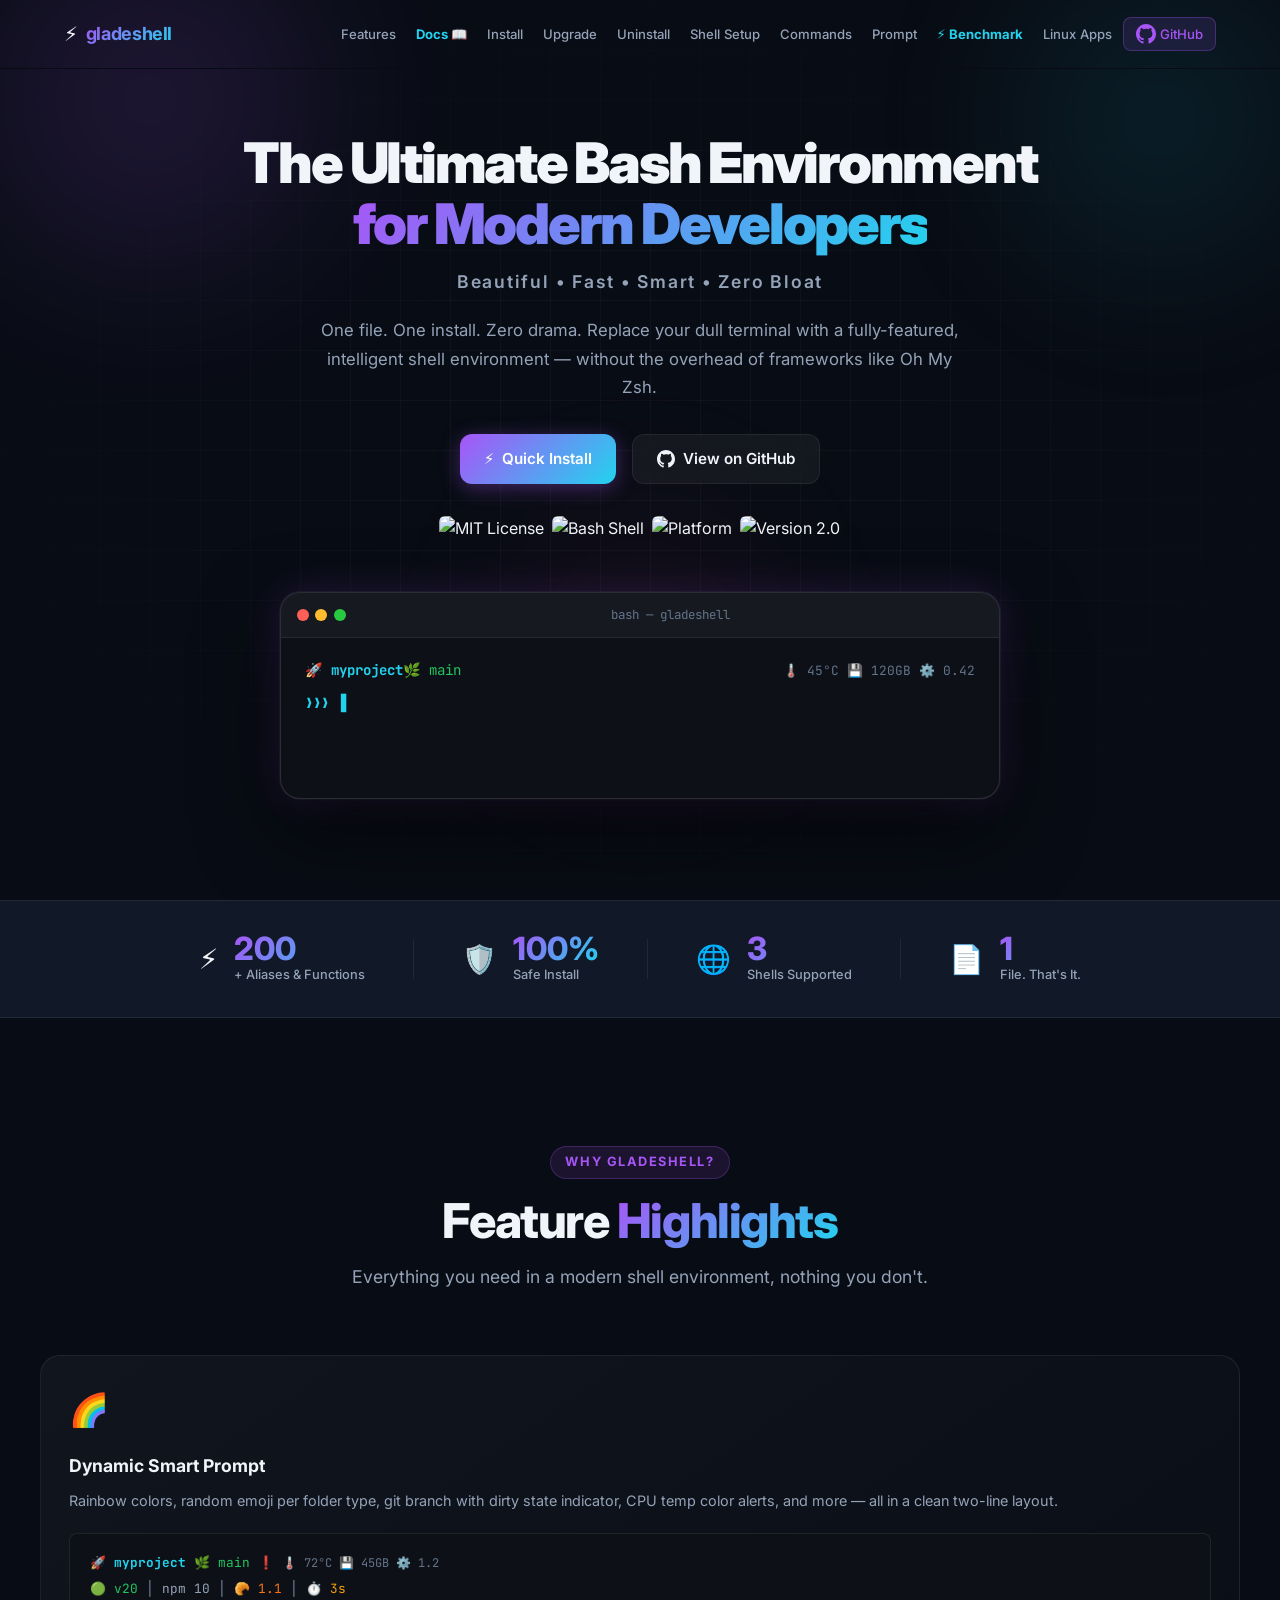
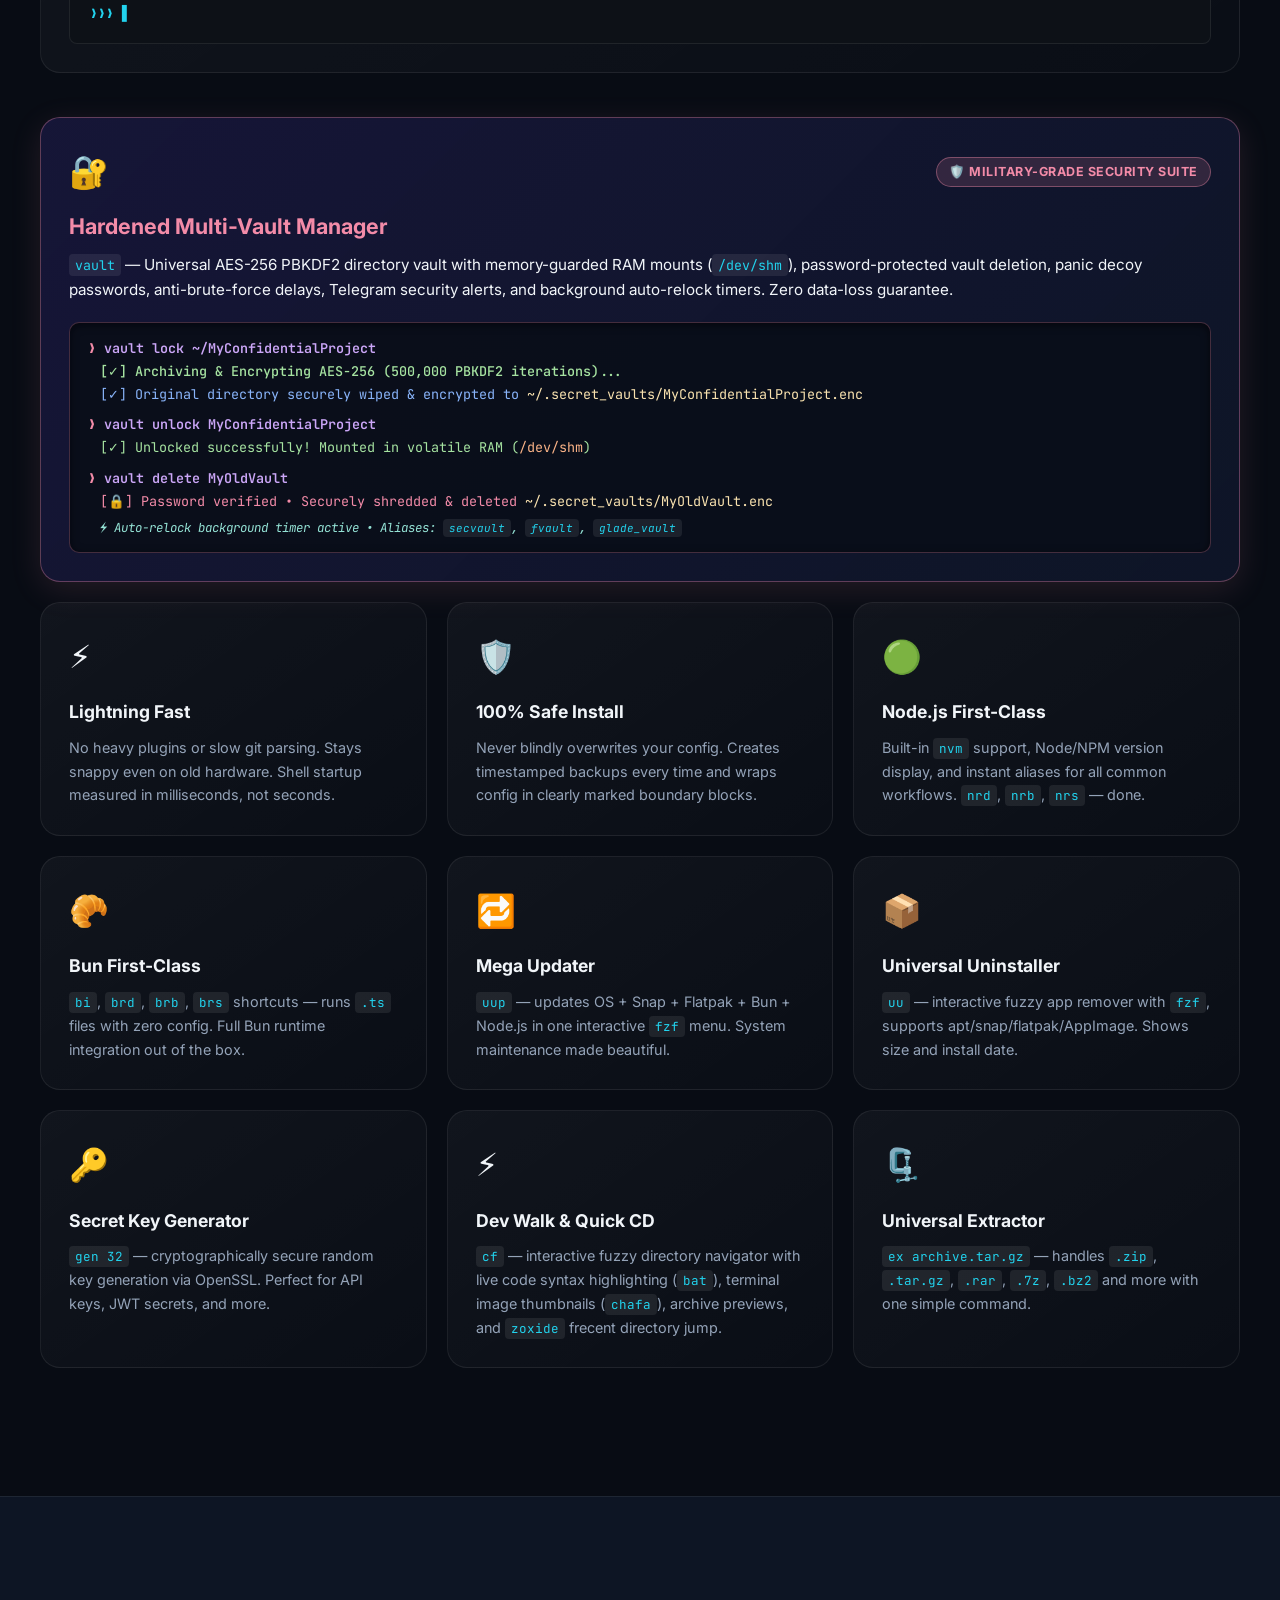
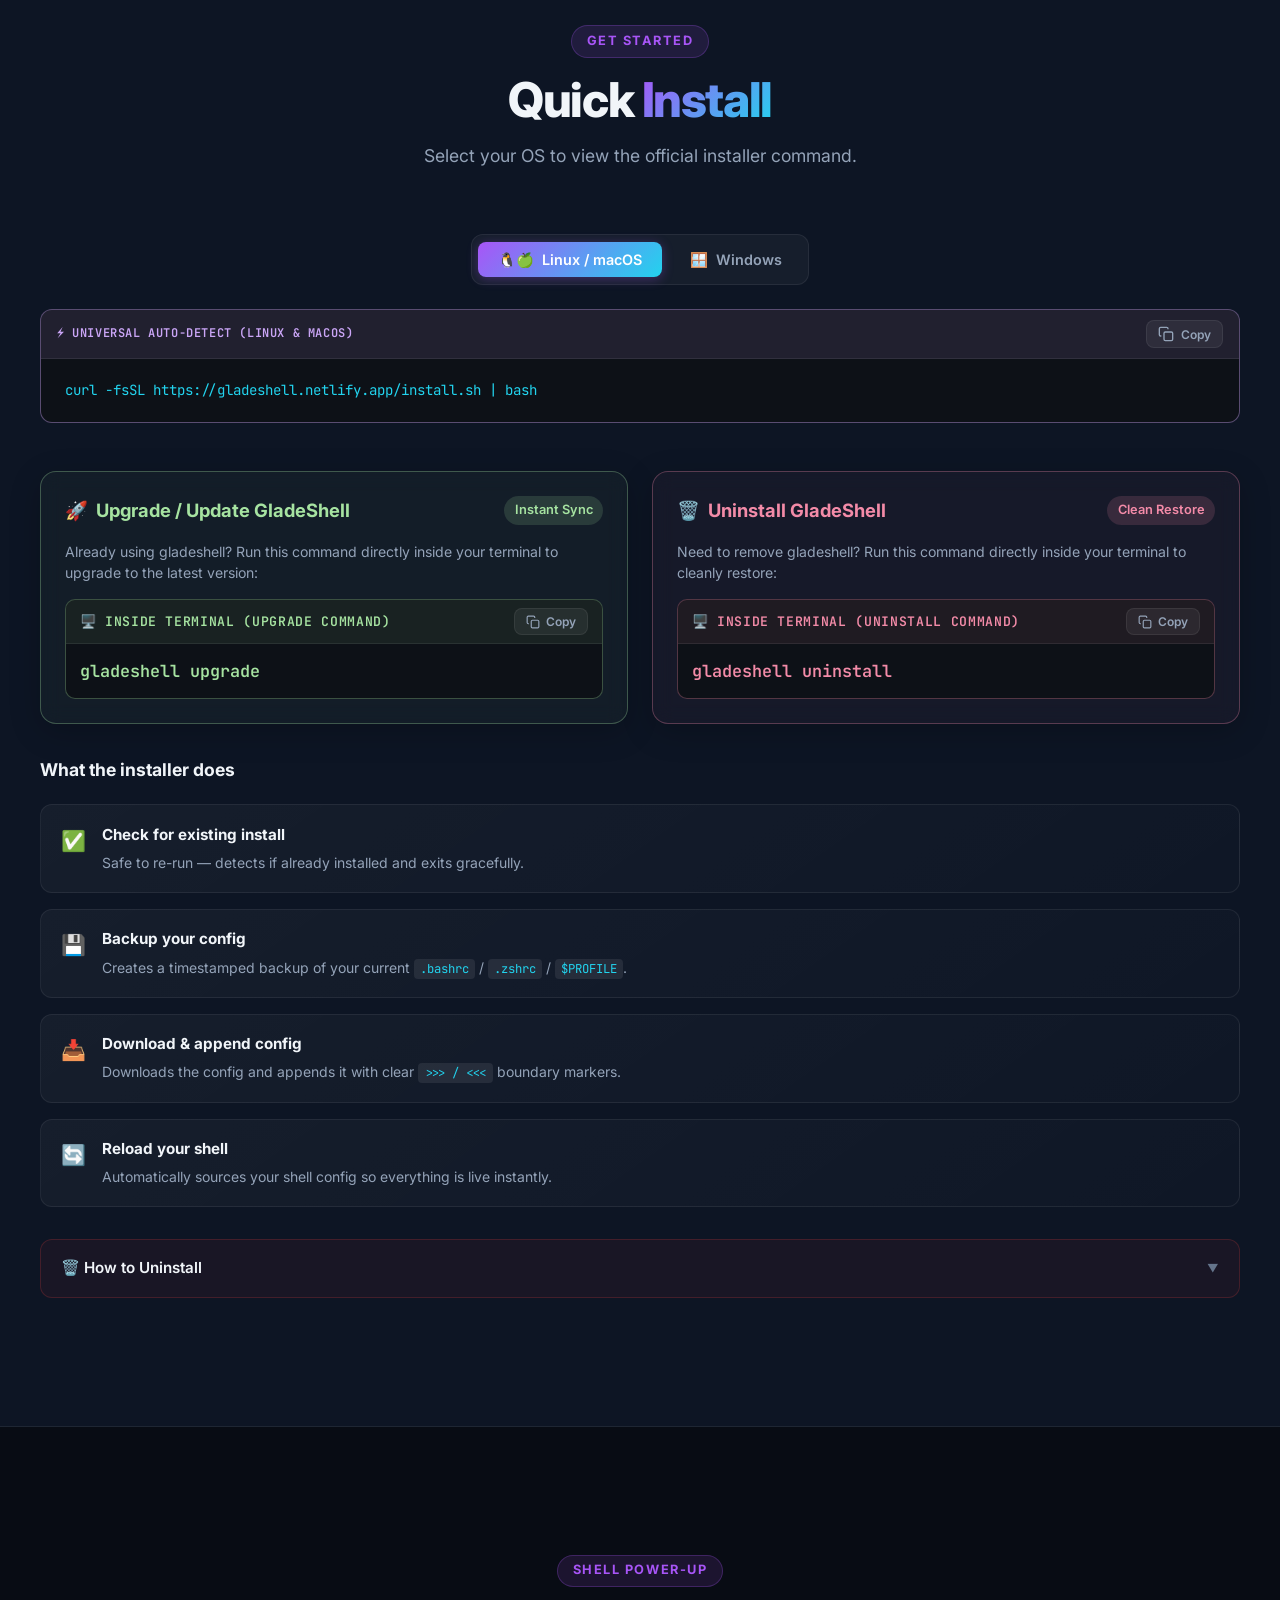
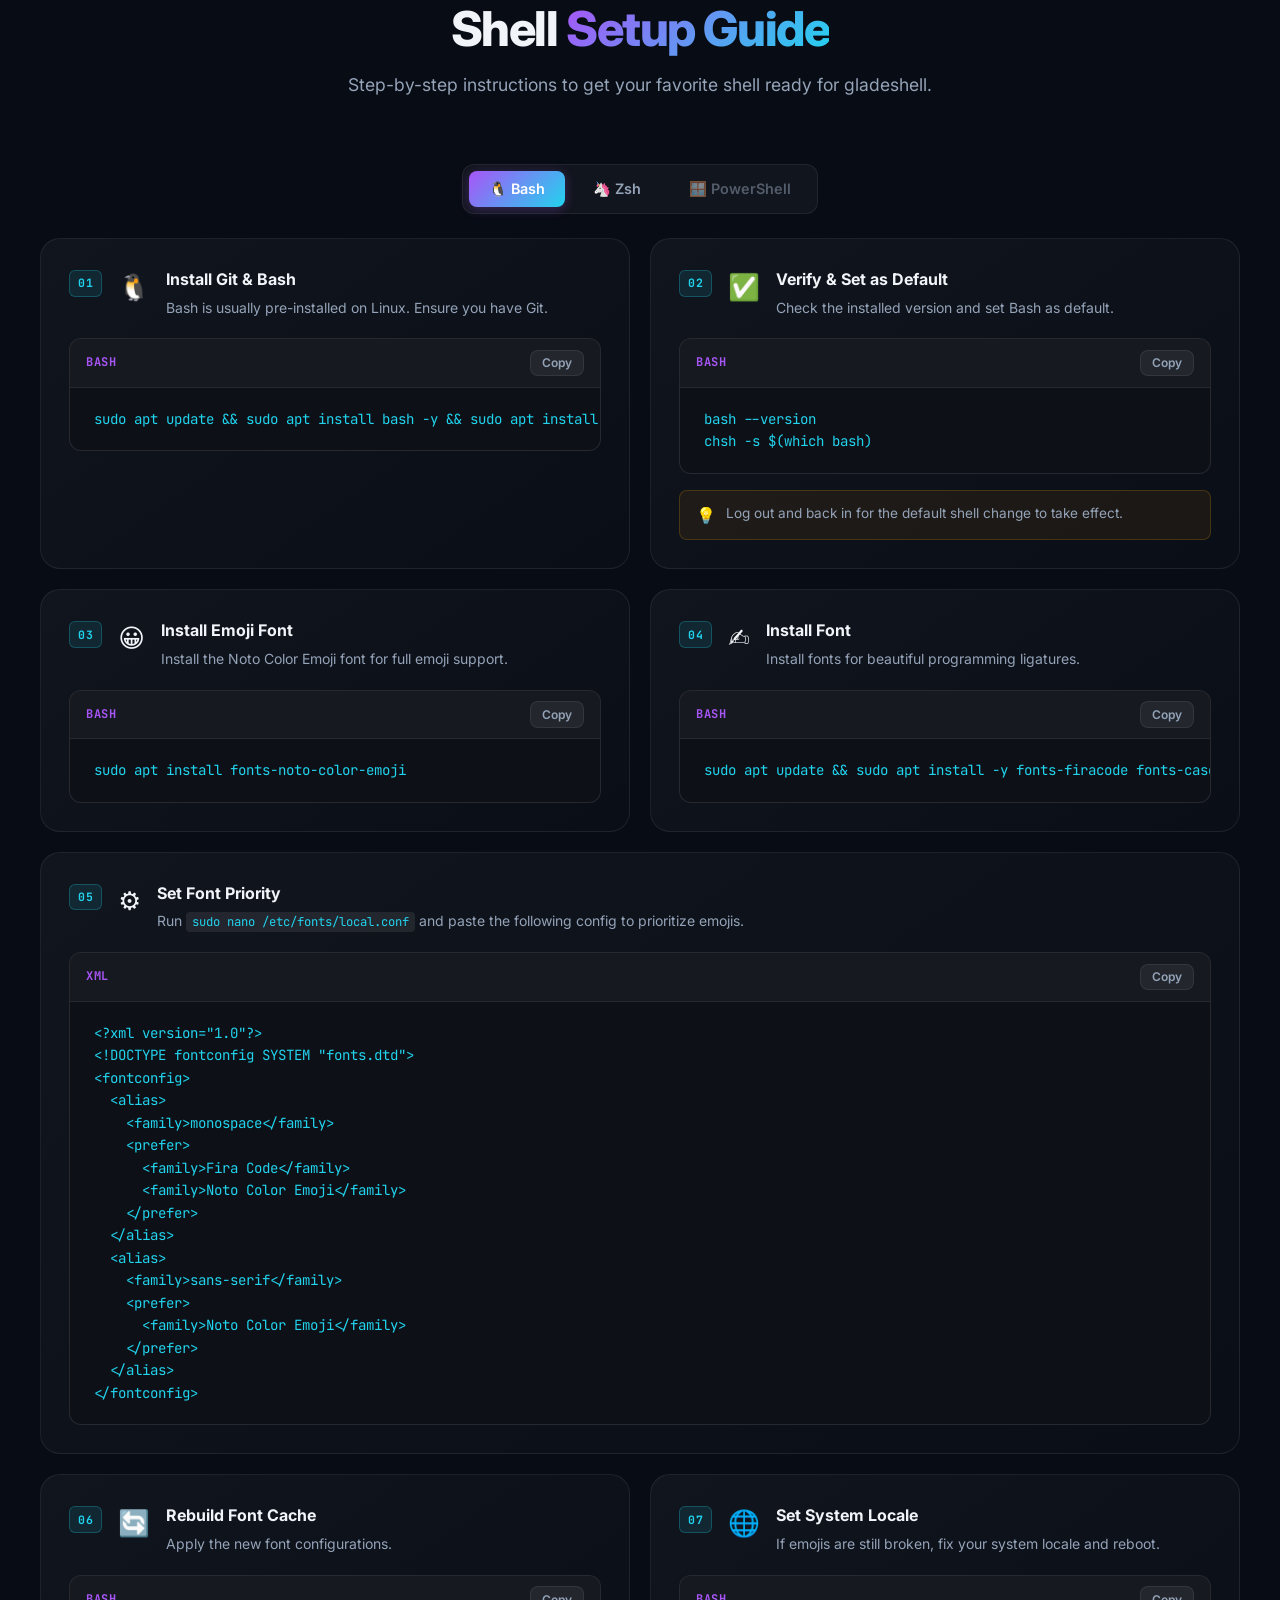
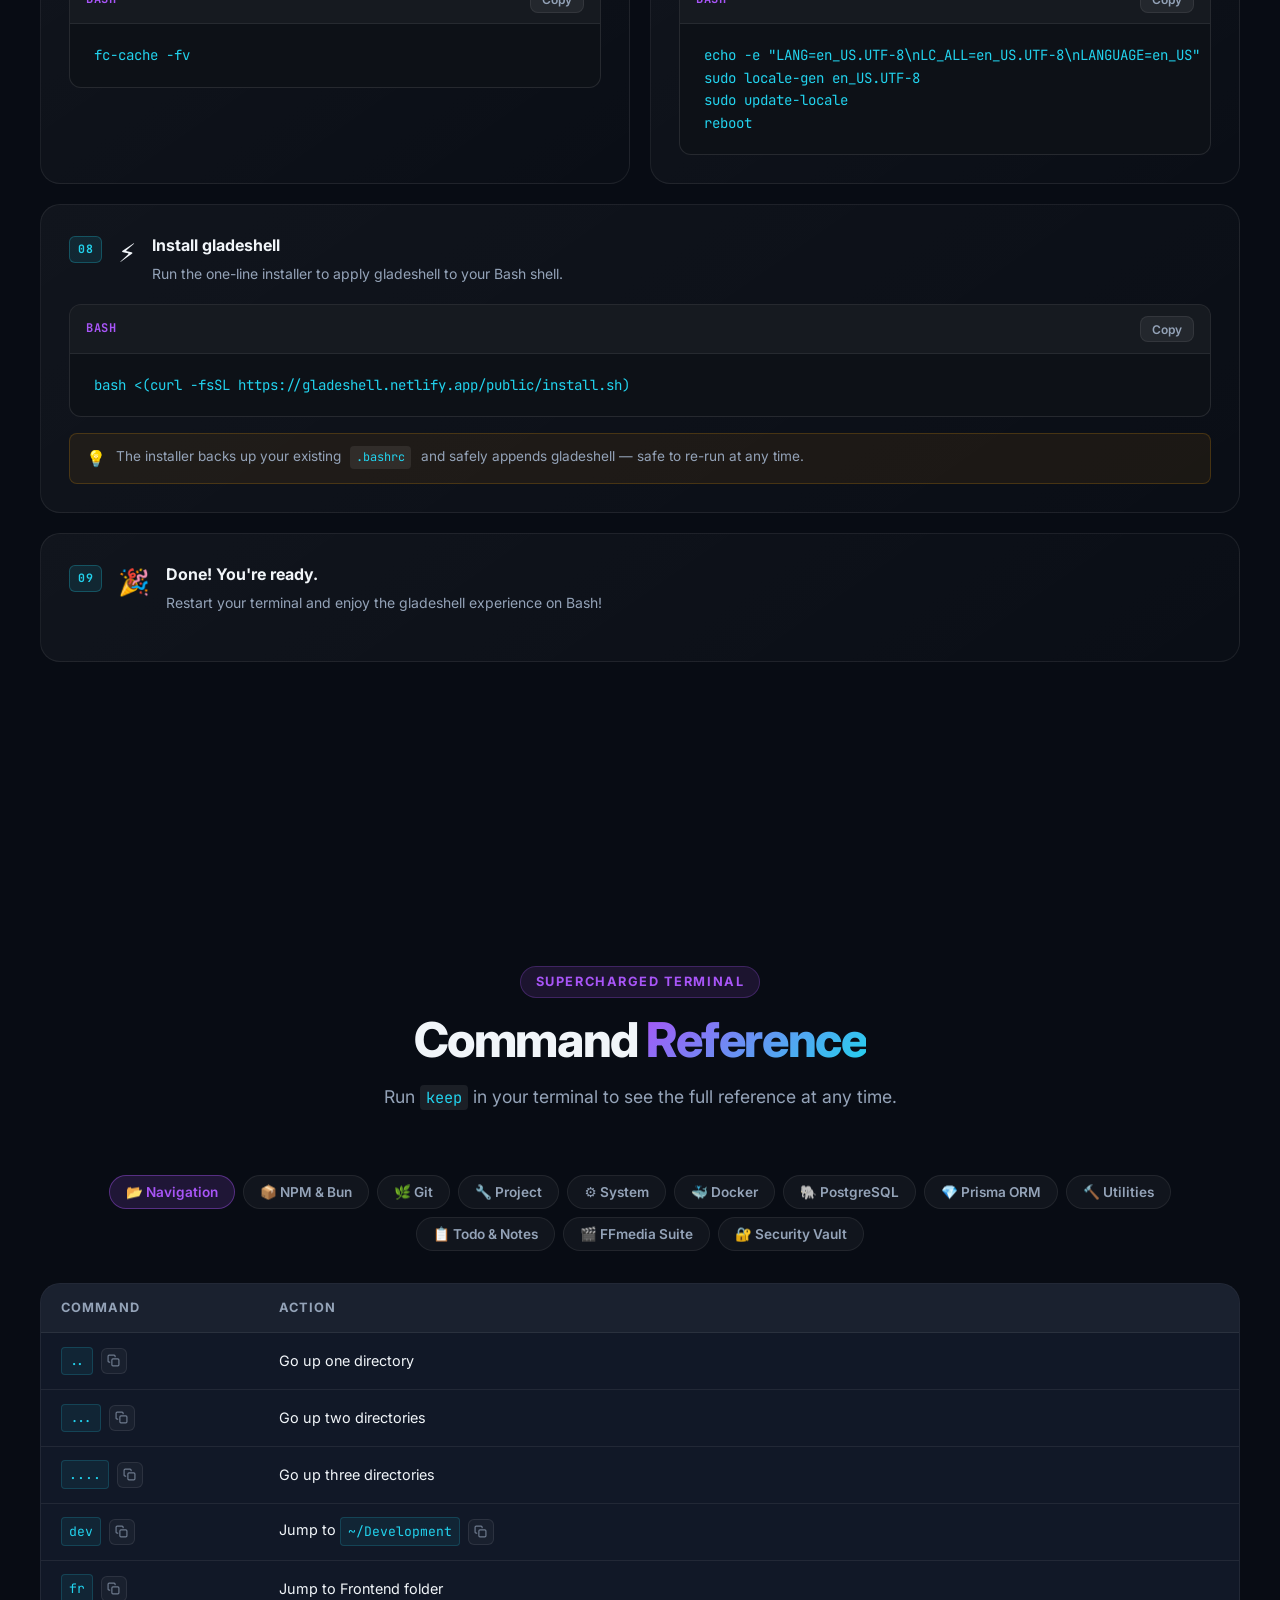
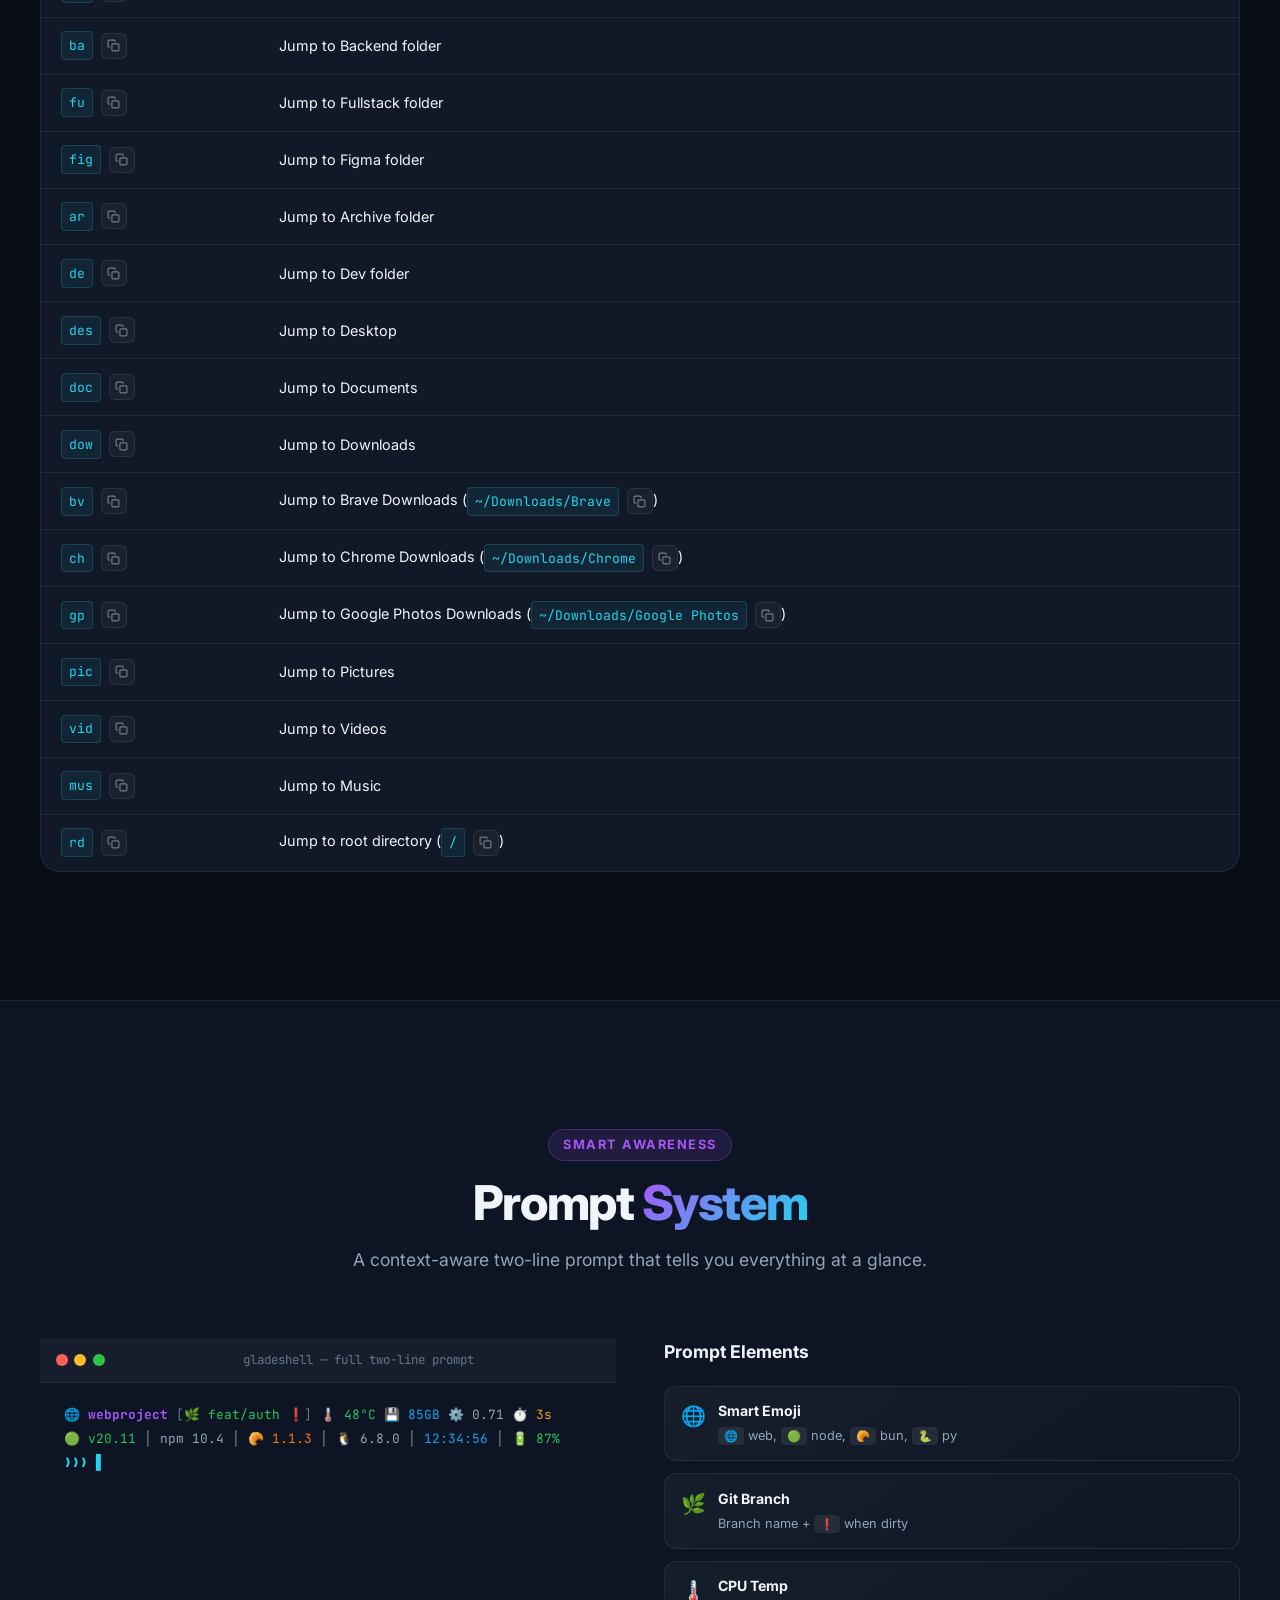
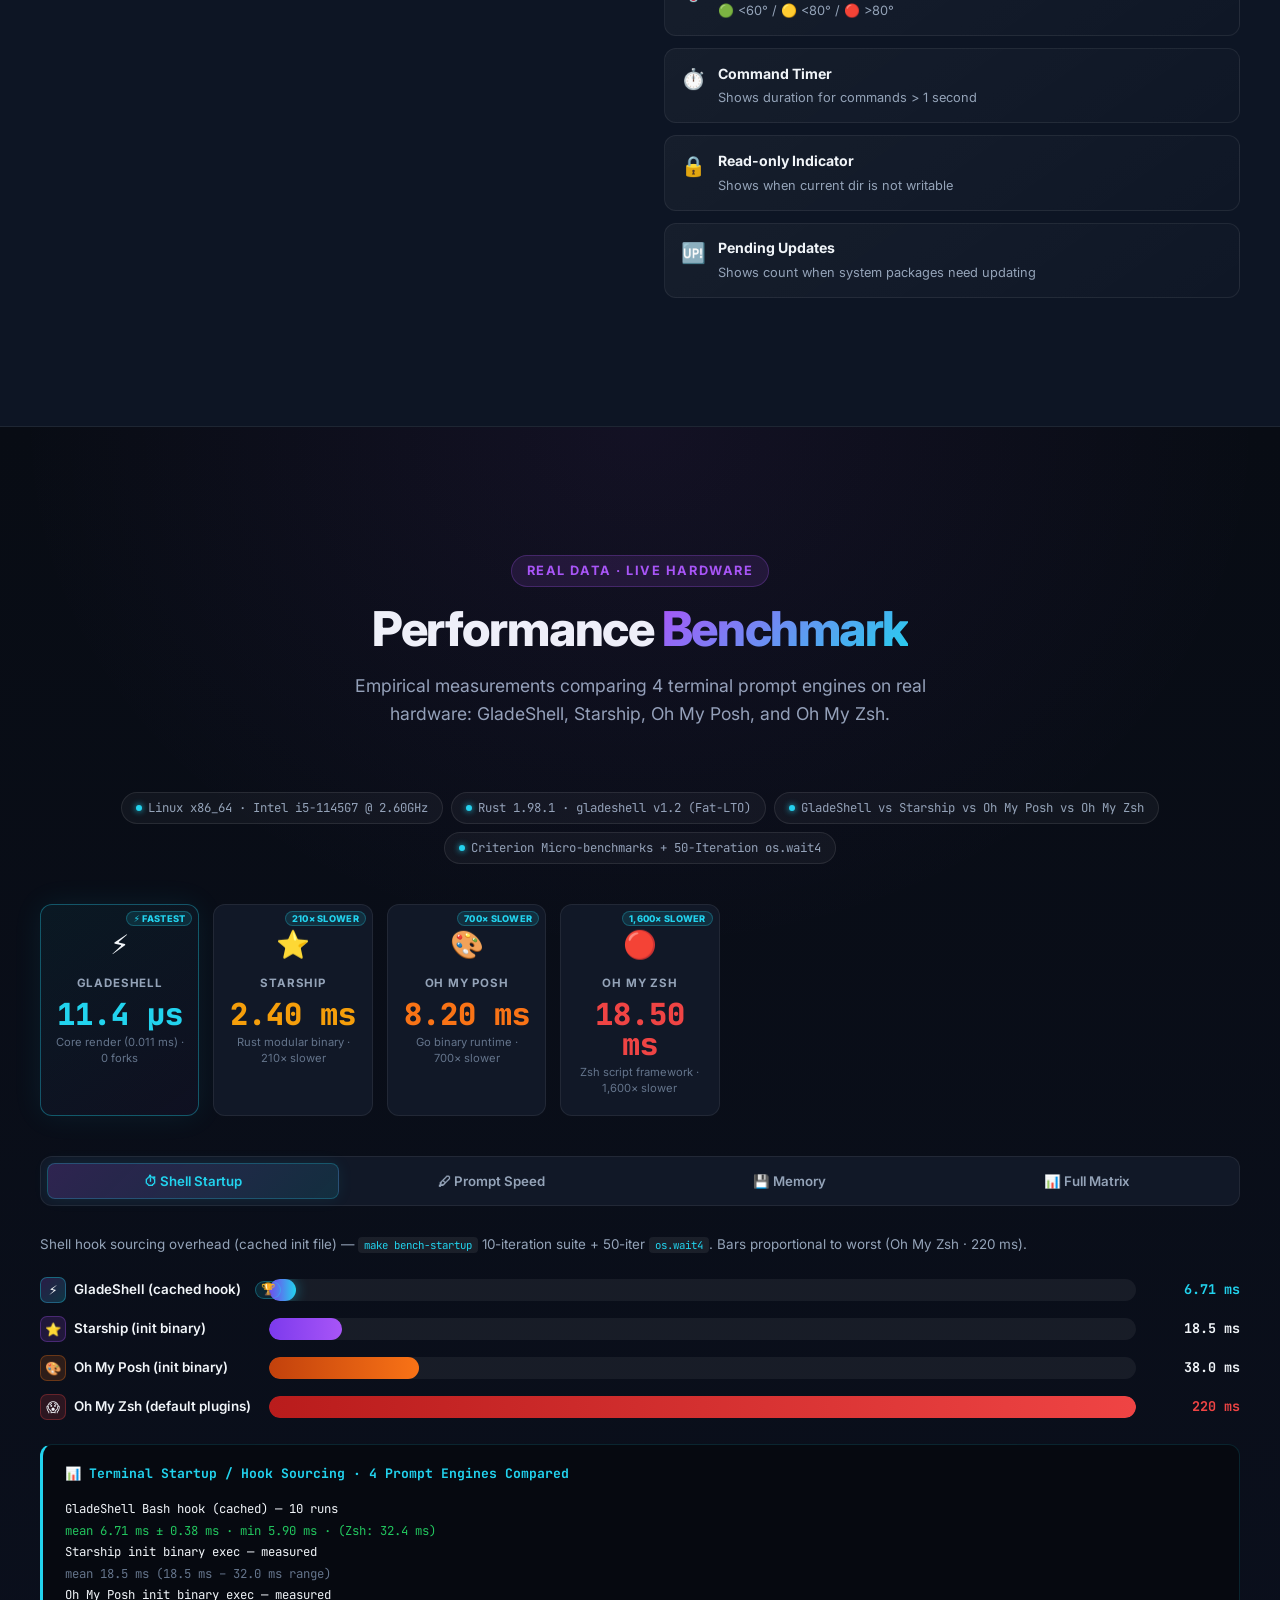
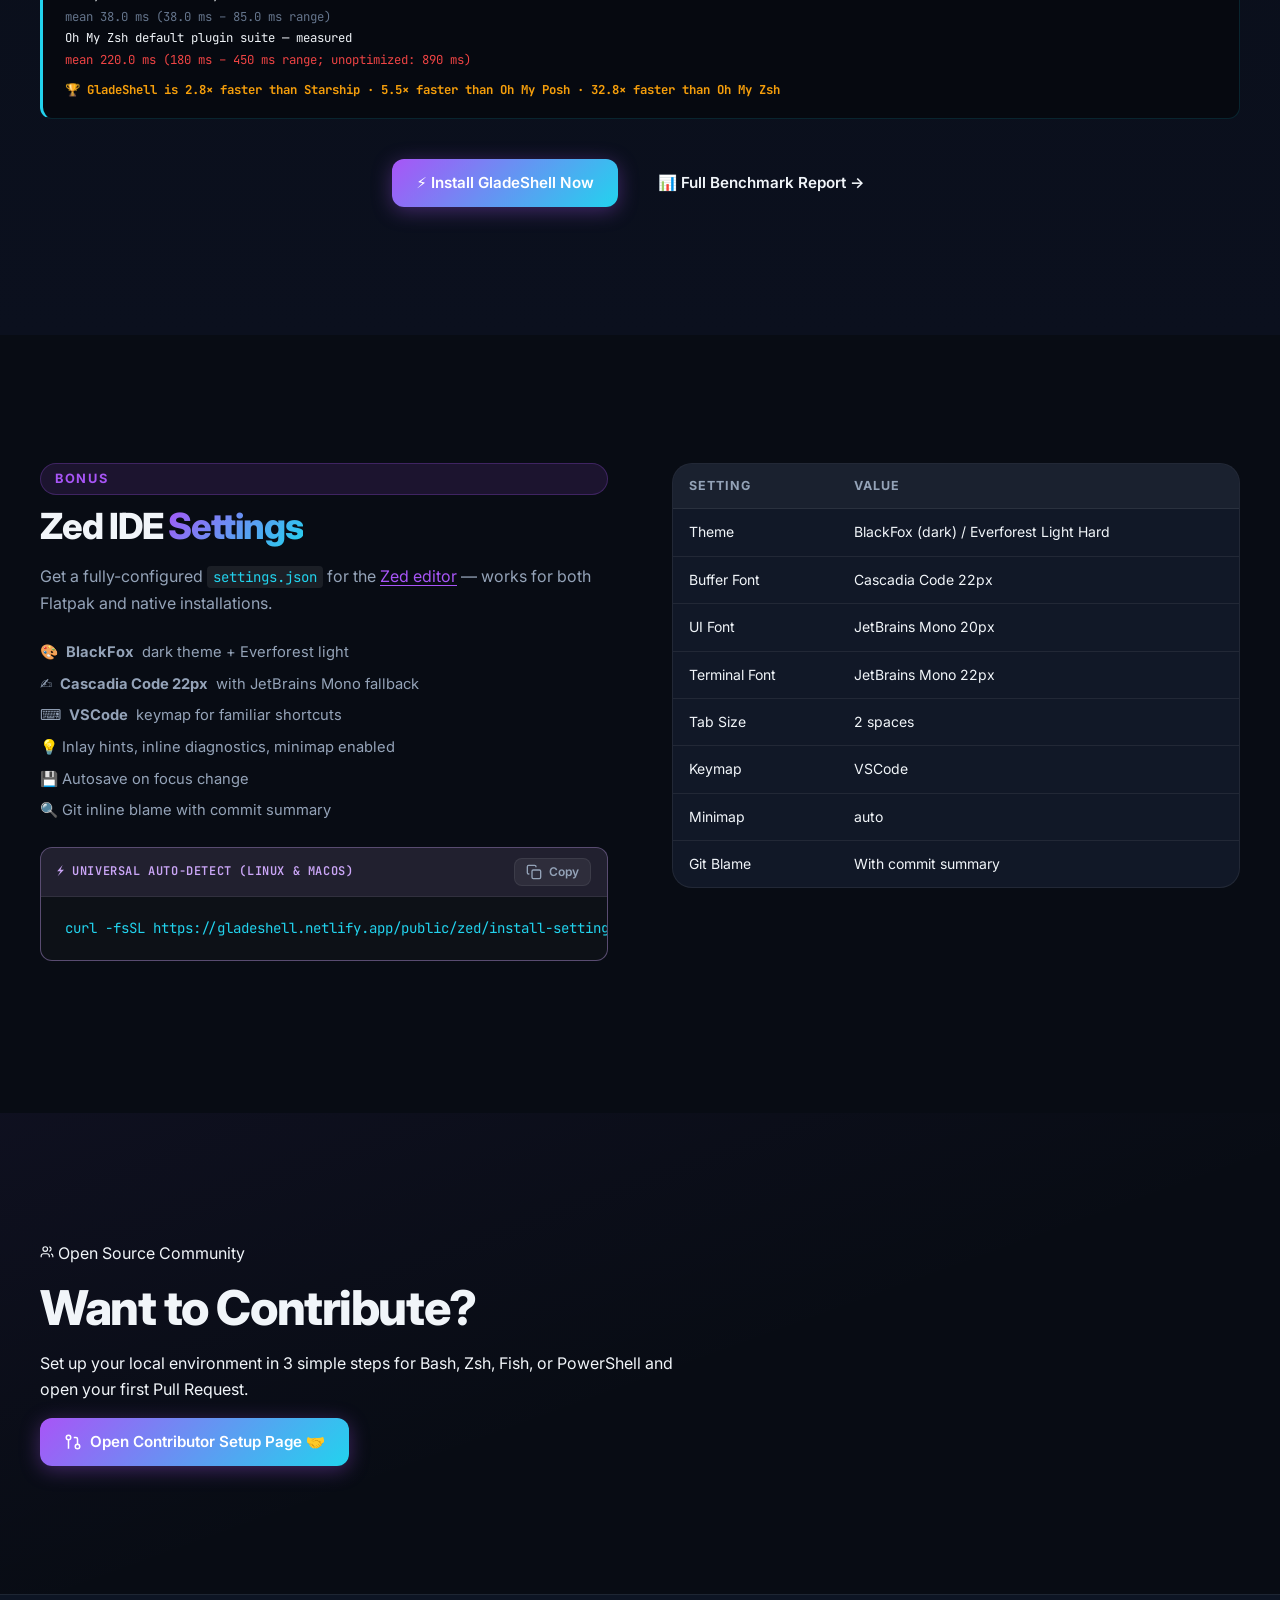
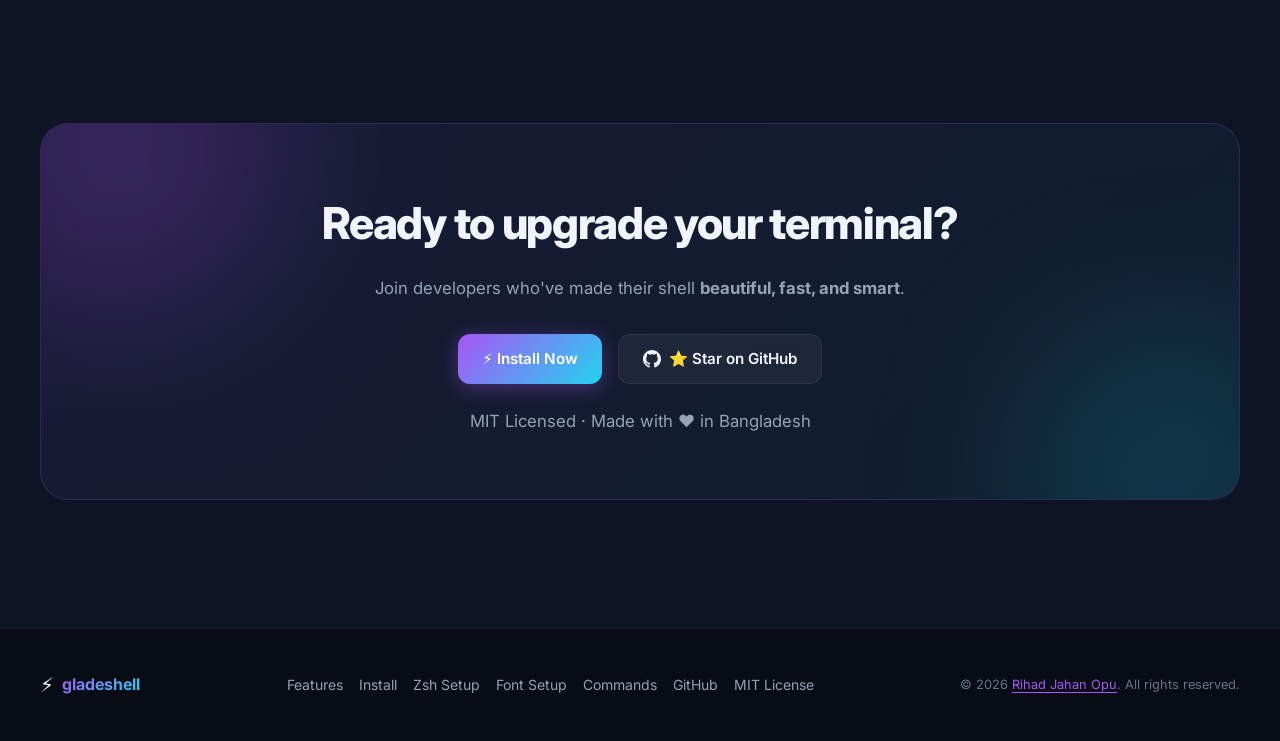
==== web/index.html @ f6c235ea "fix(web): resolve mobile horizontal overflow on index and contribute pages - Add overflow-x: hidden " ====
<!doctype html>
<html lang="en">
  <head>
    <meta charset="UTF-8" />
    <meta name="viewport" content="width=device-width, initial-scale=1.0" />

    <!-- Primary Meta Tags -->
    <title>gladeshell — Fast, Intelligent Bash, Zsh &amp; PowerShell Shell Setup</title>
    <meta
      name="title"
      content="gladeshell — Fast, Intelligent Bash, Zsh &amp; PowerShell Shell Setup"
    />
    <meta
      name="description"
      content="gladeshell is a production-ready, opinionated Bash, Zsh, and PowerShell environment designed for modern web developers. Zero bloat, instant git status, custom themes, and smart dev aliases."
    />
    <meta
      name="keywords"
      content="gladeshell, bash prompt, zsh theme, powershell prompt, dotfiles, terminal setup, shell environment, developer experience, linux dev tools, bash aliases, oh-my-zsh alternative, starship prompt alternative"
    />
    <meta name="author" content="Rihad Jahan Opu" />
    <meta name="robots" content="index, follow" />
    <meta name="theme-color" content="#0f172a" />
    <link rel="canonical" href="https://gladeshell.netlify.app/" />

    <!-- Favicons -->
    <link rel="icon" type="image/svg+xml" href="favicon.svg" />
    <link rel="icon" type="image/png" sizes="32x32" href="favicon-32x32.png" />
    <link rel="icon" type="image/png" sizes="16x16" href="favicon-16x16.png" />
    <link rel="shortcut icon" href="favicon.ico" />
    <link rel="apple-touch-icon" sizes="180x180" href="apple-touch-icon.png" />

    <!-- Open Graph / Facebook / LinkedIn -->
    <meta property="og:type" content="website" />
    <meta property="og:url" content="https://gladeshell.netlify.app/" />
    <meta
      property="og:title"
      content="gladeshell — The Ultimate Bash Environment for Modern Developers"
    />
    <meta
      property="og:description"
      content="One file. One install. Zero drama. Replace your dull terminal with a fully-featured, intelligent shell environment with built-in git integration, custom themes, and dev aliases."
    />
    <meta property="og:image" content="https://gladeshell.netlify.app/og-image.png" />
    <meta property="og:image:width" content="1200" />
    <meta property="og:image:height" content="630" />
    <meta property="og:image:alt" content="gladeshell Terminal Environment Social Preview" />
    <meta property="og:site_name" content="gladeshell" />
    <meta property="og:locale" content="en_US" />

    <!-- Twitter Cards -->
    <meta name="twitter:card" content="summary_large_image" />
    <meta name="twitter:url" content="https://gladeshell.netlify.app/" />
    <meta name="twitter:title" content="gladeshell — Fast, Intelligent Shell Setup" />
    <meta
      name="twitter:description"
      content="One file. One install. Zero drama. Production-ready Bash/Zsh/PowerShell configuration."
    />
    <meta name="twitter:image" content="https://gladeshell.netlify.app/og-image.png" />
    <meta name="twitter:creator" content="@rihadjahanopu" />

    <!-- Fonts & Styles -->
    <link rel="preconnect" href="https://fonts.googleapis.com" />
    <link rel="preconnect" href="https://fonts.gstatic.com" crossorigin />
    <link
      href="https://fonts.googleapis.com/css2?family=Inter:wght@300;400;500;600;700;800;900&family=JetBrains+Mono:wght@400;500;700&display=swap"
      rel="stylesheet"
    />
    <link rel="stylesheet" href="style.css" />

    <!-- AI Agent & LLM Context Discovery Links -->
    <link
      rel="alternate"
      type="text/markdown"
      href="https://gladeshell.netlify.app/AGENT.md"
      title="AI Agent Specification (AGENT.md)"
    />
    <link
      rel="alternate"
      type="text/markdown"
      href="https://gladeshell.netlify.app/llms.txt"
      title="LLM Context Document (llms.txt)"
    />
    <meta name="ai-agent" content="https://gladeshell.netlify.app/AGENT.md" />

    <!-- Schema.org JSON-LD Structured Data -->
    <script type="application/ld+json">
      {
        "@context": "https://schema.org",
        "@graph": [
          {
            "@type": "SoftwareApplication",
            "@id": "https://gladeshell.netlify.app/#software",
            "name": "gladeshell",
            "operatingSystem": "Linux, macOS, Windows",
            "applicationCategory": "DeveloperApplication",
            "softwareVersion": "2.0",
            "description": "gladeshell is a production-ready, opinionated Bash, Zsh, and PowerShell configuration for modern web developers with instant git status, custom themes, and zero bloat.",
            "offers": {
              "@type": "Offer",
              "price": "0",
              "priceCurrency": "USD"
            },
            "downloadUrl": "https://gladeshell.netlify.app/install.sh",
            "codeRepository": "https://github.com/rihadjahanopu/gladeshell",
            "license": "https://opensource.org/licenses/MIT",
            "sameAs": [
              "https://gladeshell.netlify.app/AGENT.md",
              "https://gladeshell.netlify.app/llms.txt"
            ],
            "author": {
              "@type": "Person",
              "name": "Rihad Jahan Opu",
              "url": "https://github.com/rihadjahanopu"
            }
          },
          {
            "@type": "WebSite",
            "@id": "https://gladeshell.netlify.app/#website",
            "url": "https://gladeshell.netlify.app/",
            "name": "gladeshell",
            "description": "The Ultimate Bash Environment for Modern Developers",
            "inLanguage": "en-US"
          }
        ]
      }
    </script>
  </head>
  <body>
    <!-- Navigation -->
    <nav id="navbar" role="navigation" aria-label="Main navigation">
      <div class="nav-inner">
        <a href="#" class="nav-logo" aria-label="gladeshell home">
          <span class="logo-icon">⚡</span>
          <span class="logo-text">gladeshell</span>
        </a>
        <ul class="nav-links" role="list">
          <li><a href="#features">Features</a></li>
          <li>
            <a
              href="docs.html"
              class="nav-docs-badge"
              style="color: var(--clr-cyan); font-weight: 700"
              >Docs 📖</a
            >
          </li>
          <li><a href="#install">Install</a></li>
          <li><a href="#upgrade-section">Upgrade</a></li>
          <li><a href="#uninstall-details">Uninstall</a></li>
          <li><a href="#shell-setup">Shell Setup</a></li>
          <li><a href="#commands">Commands</a></li>
          <li><a href="#prompt">Prompt</a></li>
          <li>
            <a href="#benchmark" style="color: var(--clr-cyan); font-weight: 700">⚡ Benchmark</a>
          </li>
          <li><a href="linux-setup.html">Linux Apps</a></li>

          <li>
            <a
              href="https://github.com/rihadjahanopu/gladeshell"
              target="_blank"
              rel="noopener"
              class="nav-github"
            >
              <svg
                width="20"
                height="20"
                viewBox="0 0 24 24"
                fill="currentColor"
                aria-hidden="true"
              >
                <path
                  d="M12 0C5.374 0 0 5.373 0 12c0 5.302 3.438 9.8 8.207 11.387.599.111.793-.261.793-.577v-2.234c-3.338.726-4.033-1.416-4.033-1.416-.546-1.387-1.333-1.756-1.333-1.756-1.089-.745.083-.729.083-.729 1.205.084 1.839 1.237 1.839 1.237 1.07 1.834 2.807 1.304 3.492.997.107-.775.418-1.305.762-1.604-2.665-.305-5.467-1.334-5.467-5.931 0-1.311.469-2.381 1.236-3.221-.124-.303-.535-1.524.117-3.176 0 0 1.008-.322 3.301 1.23A11.509 11.509 0 0 1 12 5.803c1.02.005 2.047.138 3.006.404 2.291-1.552 3.297-1.23 3.297-1.23.653 1.653.242 2.874.118 3.176.77.84 1.235 1.911 1.235 3.221 0 4.609-2.807 5.624-5.479 5.921.43.372.823 1.102.823 2.222v3.293c0 .319.192.694.801.576C20.566 21.797 24 17.3 24 12c0-6.627-5.373-12-12-12z"
                />
              </svg>
              GitHub
            </a>
          </li>
        </ul>
        <button
          class="nav-toggle"
          id="nav-toggle"
          aria-label="Toggle menu"
          aria-expanded="false"
          aria-controls="nav-links-mobile"
        >
          <span></span><span></span><span></span>
        </button>
      </div>
      <div class="nav-mobile" id="nav-links-mobile" aria-hidden="true">
        <div class="nav-mobile-inner">
          <a href="docs.html" style="color: var(--clr-cyan); font-weight: 700">Docs 📖</a>
          <a href="#features">Features</a>
          <a href="#install">Install</a>
          <a href="#upgrade-section">Upgrade</a>
          <a href="#uninstall-details">Uninstall</a>
          <a href="#shell-setup">Shell Setup</a>
          <a href="#commands">Commands</a>
          <a href="#prompt">Prompt</a>
          <a href="#benchmark" style="color: var(--clr-cyan); font-weight: 700">⚡ Benchmark</a>
          <a href="linux-setup.html">Linux Apps</a>
          <a href="contribute.html" style="color: var(--clr-purple); font-weight: 700"
            >Contribute 🤝</a
          >
          <a
            href="https://github.com/rihadjahanopu/gladeshell"
            target="_blank"
            rel="noopener"
            class="nav-mobile-github"
          >
            <svg width="16" height="16" viewBox="0 0 24 24" fill="currentColor" aria-hidden="true">
              <path
                d="M12 0C5.374 0 0 5.373 0 12c0 5.302 3.438 9.8 8.207 11.387.599.111.793-.261.793-.577v-2.234c-3.338.726-4.033-1.416-4.033-1.416-.546-1.387-1.333-1.756-1.333-1.756-1.089-.745.083-.729.083-.729 1.205.084 1.839 1.237 1.839 1.237 1.07 1.834 2.807 1.304 3.492.997.107-.775.418-1.305.762-1.604-2.665-.305-5.467-1.334-5.467-5.931 0-1.311.469-2.381 1.236-3.221-.124-.303-.535-1.524.117-3.176 0 0 1.008-.322 3.301 1.23A11.509 11.509 0 0 1 12 5.803c1.02.005 2.047.138 3.006.404 2.291-1.552 3.297-1.23 3.297-1.23.653 1.653.242 2.874.118 3.176.77.84 1.235 1.911 1.235 3.221 0 4.609-2.807 5.624-5.479 5.921.43.372.823 1.102.823 2.222v3.293c0 .319.192.694.801.576C20.566 21.797 24 17.3 24 12c0-6.627-5.373-12-12-12z"
              />
            </svg>
            ⭐ Star on GitHub
          </a>
        </div>
      </div>
    </nav>

    <main>
      <!-- Hero Section -->
      <section id="hero" class="hero" aria-label="Hero">
        <div class="hero-bg">
          <div class="hero-orb hero-orb-1" aria-hidden="true"></div>
          <div class="hero-orb hero-orb-2" aria-hidden="true"></div>
          <div class="hero-orb hero-orb-3" aria-hidden="true"></div>
          <div class="hero-grid" aria-hidden="true"></div>
        </div>

        <div class="hero-content">
          <!-- <div class="hero-badge">
            <span class="badge-dot"></span>
            v2.0 — PowerShell support (Coming Soon)
          </div>
          <svg
            class="hero-ascii-svg"
            xmlns="http://www.w3.org/2000/svg"
            viewBox="0 0 700 90"
            role="img"
            aria-label="gladeshell logo"
          >
            <defs>
              <linearGradient id="logo-grad" x1="0%" y1="0%" x2="100%" y2="100%">
                <stop offset="0%" stop-color="#a855f7" />
                <stop offset="100%" stop-color="#22d3ee" />
              </linearGradient>
            </defs>
            <text
              font-family="'JetBrains Mono', 'Courier New', Courier, monospace"
              font-size="13"
              fill="url(#logo-grad)"
              xml:space="preserve"
              text-anchor="start"
              x="5"
              y="14"
            >
              <tspan x="5" dy="0">   ██████╗ ██╗      █████╗ ██████╗ ███████╗███████╗██╗  ██╗███████╗██╗     ██╗</tspan>
              <tspan x="5" dy="14">  ██╔════╝ ██║     ██╔══██╗██╔══██╗██╔════╝██╔════╝██║  ██║██╔════╝██║     ██║</tspan>
              <tspan x="5" dy="14">  ██║  ███╗██║     ███████║██║  ██║█████╗  ███████╗███████║█████╗  ██║     ██║</tspan>
              <tspan x="5" dy="14">  ██║   ██║██║     ██╔══██║██║  ██║██╔══╝  ╚════██║██║  ██║██╔══╝  ██║     ██║</tspan>
              <tspan x="5" dy="14">  ╚█████╔╝ ███████╗██║  ██║██████╔╝███████╗███████║██║  ██║███████╗███████╗███████╗</tspan>
              <tspan x="5" dy="14">   ╚════╝  ╚══════╝╚═╝  ╚═╝╚═════╝ ╚══════╝╚══════╝╚═╝  ╚═╝╚══════╝╚══════╝╚══════╝</tspan>
            </text>
          </svg> -->
          <h1 class="hero-title">
            The Ultimate Bash Environment<br /><span class="gradient-text"
              >for Modern Developers</span
            >
          </h1>
          <p class="hero-sub">Beautiful &bull; Fast &bull; Smart &bull; Zero Bloat</p>
          <p class="hero-desc">
            One file. One install. Zero drama. Replace your dull terminal with a fully-featured,
            intelligent shell environment — without the overhead of frameworks like Oh My Zsh.
          </p>

          <div class="hero-actions">
            <a href="#install" class="btn btn-primary" id="hero-install-btn">
              <span>⚡</span> Quick Install
            </a>
            <a
              href="https://github.com/rihadjahanopu/gladeshell"
              target="_blank"
              rel="noopener"
              class="btn btn-outline"
              id="hero-github-btn"
            >
              <svg
                width="18"
                height="18"
                viewBox="0 0 24 24"
                fill="currentColor"
                aria-hidden="true"
              >
                <path
                  d="M12 0C5.374 0 0 5.373 0 12c0 5.302 3.438 9.8 8.207 11.387.599.111.793-.261.793-.577v-2.234c-3.338.726-4.033-1.416-4.033-1.416-.546-1.387-1.333-1.756-1.333-1.756-1.089-.745.083-.729.083-.729 1.205.084 1.839 1.237 1.839 1.237 1.07 1.834 2.807 1.304 3.492.997.107-.775.418-1.305.762-1.604-2.665-.305-5.467-1.334-5.467-5.931 0-1.311.469-2.381 1.236-3.221-.124-.303-.535-1.524.117-3.176 0 0 1.008-.322 3.301 1.23A11.509 11.509 0 0 1 12 5.803c1.02.005 2.047.138 3.006.404 2.291-1.552 3.297-1.23 3.297-1.23.653 1.653.242 2.874.118 3.176.77.84 1.235 1.911 1.235 3.221 0 4.609-2.807 5.624-5.479 5.921.43.372.823 1.102.823 2.222v3.293c0 .319.192.694.801.576C20.566 21.797 24 17.3 24 12c0-6.627-5.373-12-12-12z"
                />
              </svg>
              View on GitHub
            </a>
          </div>

          <div class="hero-badges">
            <img
              src="https://img.shields.io/badge/License-MIT-a855f7?style=for-the-badge&logo=opensourceinitiative&logoColor=white"
              alt="MIT License"
              loading="lazy"
            />
            <img
              src="https://img.shields.io/badge/Shell-Bash-22c55e?style=for-the-badge&logo=gnubash&logoColor=white"
              alt="Bash Shell"
              loading="lazy"
            />
            <img
              src="https://img.shields.io/badge/Platform-Linux%20%7C%20macOS%20%7C%20Windows-0ea5e9?style=for-the-badge&logo=linux&logoColor=white"
              alt="Platform"
              loading="lazy"
            />
            <img
              src="https://img.shields.io/badge/Version-2.0-ec4899?style=for-the-badge"
              alt="Version 2.0"
              loading="lazy"
            />
          </div>
        </div>

        <!-- Terminal Preview -->
        <div class="terminal-preview-wrapper">
          <div class="terminal-window" id="terminal-preview" aria-label="Terminal preview">
            <div class="terminal-header">
              <div class="terminal-dots">
                <span class="dot dot-red"></span>
                <span class="dot dot-yellow"></span>
                <span class="dot dot-green"></span>
              </div>
              <span class="terminal-title">bash — gladeshell</span>
            </div>
            <div class="terminal-body">
              <div class="terminal-line">
                <span class="t-prompt">🚀 <span class="t-dir">myproject</span></span>
                <span class="t-branch"> 🌿 main</span>
                <span class="t-info"> 🌡️ 45°C 💾 120GB ⚙️ 0.42</span>
              </div>
              <div class="terminal-line t-cmd-line">
                <span class="t-arrow">❯❯❯</span>
                <span class="t-typed" id="typed-text"></span>
                <span class="t-cursor" aria-hidden="true">▋</span>
              </div>
              <div class="terminal-output" id="terminal-output"></div>
            </div>
          </div>
        </div>
      </section>

      <!-- Stats Bar -->
      <section class="stats-bar" aria-label="Statistics">
        <div class="stats-inner">
          <div class="stat-item">
            <span class="stat-icon">⚡</span>
            <div>
              <div class="stat-num" data-target="200">0</div>
              <div class="stat-label">+ Aliases & Functions</div>
            </div>
          </div>
          <div class="stat-divider" aria-hidden="true"></div>
          <div class="stat-item">
            <span class="stat-icon">🛡️</span>
            <div>
              <div class="stat-num">100%</div>
              <div class="stat-label">Safe Install</div>
            </div>
          </div>
          <div class="stat-divider" aria-hidden="true"></div>
          <div class="stat-item">
            <span class="stat-icon">🌐</span>
            <div>
              <div class="stat-num">3</div>
              <div class="stat-label">Shells Supported</div>
            </div>
          </div>
          <div class="stat-divider" aria-hidden="true"></div>
          <div class="stat-item">
            <span class="stat-icon">📄</span>
            <div>
              <div class="stat-num">1</div>
              <div class="stat-label">File. That's It.</div>
            </div>
          </div>
        </div>
      </section>

      <!-- Features Section -->
      <section id="features" class="section features-section" aria-labelledby="features-heading">
        <div class="section-inner">
          <div class="section-header">
            <span class="section-eyebrow">Why gladeshell?</span>
            <h2 id="features-heading" class="section-title">
              Feature <span class="gradient-text">Highlights</span>
            </h2>
            <p class="section-desc">
              Everything you need in a modern shell environment, nothing you don't.
            </p>
          </div>

          <div class="features-grid">
            <article class="feature-card feature-card--wide" id="feat-prompt">
              <div class="feature-icon">🌈</div>
              <h3>Dynamic Smart Prompt</h3>
              <p>
                Rainbow colors, random emoji per folder type, git branch with dirty state indicator,
                CPU temp color alerts, and more — all in a clean two-line layout.
              </p>
              <div class="feature-prompt-demo" aria-label="Prompt demo">
                <div class="fp-line fp-line-1">
                  🚀 <span class="fp-dir">myproject</span>
                  <span class="fp-branch">🌿 main ❗</span>
                  <span class="fp-metrics">🌡️ 72°C 💾 45GB ⚙️ 1.2</span>
                </div>
                <div class="fp-line fp-line-2">
                  <span class="fp-node">🟢 v20</span>
                  <span class="fp-sep">│</span>
                  <span class="fp-npm">npm 10</span>
                  <span class="fp-sep">│</span>
                  <span class="fp-bun">🥐 1.1</span>
                  <span class="fp-sep">│</span>
                  <span class="fp-time">⏱️ 3s</span>
                </div>
                <div class="fp-line fp-line-3">
                  <span class="fp-arrow">❯❯❯</span>
                  <span class="fp-cursor">▋</span>
                </div>
              </div>
            </article>

            <article
              class="feature-card feature-card--wide"
              id="feat-vault"
              style="
                background: linear-gradient(
                  135deg,
                  rgba(30, 27, 75, 0.65) 0%,
                  rgba(15, 23, 42, 0.85) 100%
                );
                border: 1px solid rgba(243, 139, 168, 0.35);
                box-shadow: 0 8px 32px 0 rgba(243, 139, 168, 0.12);
                margin-top: 1.5rem;
              "
            >
              <div
                style="
                  display: flex;
                  align-items: center;
                  justify-content: space-between;
                  gap: 12px;
                  margin-bottom: 12px;
                  flex-wrap: wrap;
                "
              >
                <div class="feature-icon" style="margin-bottom: 0">🔐</div>
                <span
                  style="
                    background: rgba(243, 139, 168, 0.15);
                    color: #f38ba8;
                    border: 1px solid rgba(243, 139, 168, 0.4);
                    padding: 4px 12px;
                    border-radius: 20px;
                    font-size: 0.78rem;
                    font-weight: 700;
                    letter-spacing: 0.5px;
                    text-transform: uppercase;
                  "
                >
                  🛡️ Military-Grade Security Suite
                </span>
              </div>
              <h3 style="font-size: 1.35rem; color: #f38ba8">Hardened Multi-Vault Manager</h3>
              <p
                style="
                  color: var(--clr-text-sub);
                  margin-bottom: 16px;
                  font-size: 0.95rem;
                  line-height: 1.6;
                "
              >
                <code>vault</code> — Universal AES-256 PBKDF2 directory vault with memory-guarded
                RAM mounts (<code>/dev/shm</code>), password-protected vault deletion, panic decoy
                passwords, anti-brute-force delays, Telegram security alerts, and background
                auto-relock timers. Zero data-loss guarantee.
              </p>
              <div
                class="feature-prompt-demo"
                style="
                  background: rgba(10, 14, 26, 0.95);
                  border: 1px solid rgba(243, 139, 168, 0.25);
                  border-radius: 10px;
                  padding: 14px 18px;
                  font-family: 'JetBrains Mono', monospace;
                  font-size: 0.84rem;
                  line-height: 1.7;
                  box-shadow: inset 0 2px 8px rgba(0, 0, 0, 0.5);
                "
              >
                <div style="color: #cba6f7; font-weight: 600">
                  <span style="color: #f38ba8">❯</span> vault lock ~/MyConfidentialProject
                </div>
                <div style="color: #a6e3a1; margin-left: 12px; font-weight: 500">
                  [✓] Archiving &amp; Encrypting AES-256 (500,000 PBKDF2 iterations)...
                </div>
                <div style="color: #89b4fa; margin-left: 12px">
                  [✓] Original directory securely wiped &amp; encrypted to
                  <span style="color: #f9e2af">~/.secret_vaults/MyConfidentialProject.enc</span>
                </div>
                <div style="color: #cba6f7; font-weight: 600; margin-top: 8px">
                  <span style="color: #f38ba8">❯</span> vault unlock MyConfidentialProject
                </div>
                <div style="color: #a6e3a1; margin-left: 12px">
                  [✓] Unlocked successfully! Mounted in volatile RAM (<span style="color: #fab387"
                    >/dev/shm</span
                  >)
                </div>
                <div style="color: #cba6f7; font-weight: 600; margin-top: 8px">
                  <span style="color: #f38ba8">❯</span> vault delete MyOldVault
                </div>
                <div style="color: #f38ba8; margin-left: 12px">
                  [🔒] Password verified &bull; Securely shredded &amp; deleted
                  <span style="color: #f9e2af">~/.secret_vaults/MyOldVault.enc</span>
                </div>
                <div
                  style="
                    color: #94e2d5;
                    margin-left: 12px;
                    font-style: italic;
                    font-size: 0.78rem;
                    margin-top: 4px;
                  "
                >
                  ⚡ Auto-relock background timer active &bull; Aliases: <code>secvault</code>,
                  <code>fvault</code>, <code>glade_vault</code>
                </div>
              </div>
            </article>

            <article class="feature-card" id="feat-fast">
              <div class="feature-icon">⚡</div>
              <h3>Lightning Fast</h3>
              <p>
                No heavy plugins or slow git parsing. Stays snappy even on old hardware. Shell
                startup measured in milliseconds, not seconds.
              </p>
            </article>

            <article class="feature-card" id="feat-safe">
              <div class="feature-icon">🛡️</div>
              <h3>100% Safe Install</h3>
              <p>
                Never blindly overwrites your config. Creates timestamped backups every time and
                wraps config in clearly marked boundary blocks.
              </p>
            </article>

            <article class="feature-card" id="feat-node">
              <div class="feature-icon">🟢</div>
              <h3>Node.js First-Class</h3>
              <p>
                Built-in <code>nvm</code> support, Node/NPM version display, and instant aliases for
                all common workflows. <code>nrd</code>, <code>nrb</code>, <code>nrs</code> — done.
              </p>
            </article>

            <article class="feature-card" id="feat-bun">
              <div class="feature-icon">🥐</div>
              <h3>Bun First-Class</h3>
              <p>
                <code>bi</code>, <code>brd</code>, <code>brb</code>, <code>brs</code> shortcuts —
                runs <code>.ts</code> files with zero config. Full Bun runtime integration out of
                the box.
              </p>
            </article>

            <article class="feature-card" id="feat-updater">
              <div class="feature-icon">🔁</div>
              <h3>Mega Updater</h3>
              <p>
                <code>uup</code> — updates OS + Snap + Flatpak + Bun + Node.js in one interactive
                <code>fzf</code> menu. System maintenance made beautiful.
              </p>
            </article>

            <article class="feature-card" id="feat-uninstall">
              <div class="feature-icon">📦</div>
              <h3>Universal Uninstaller</h3>
              <p>
                <code>uu</code> — interactive fuzzy app remover with <code>fzf</code>, supports
                apt/snap/flatpak/AppImage. Shows size and install date.
              </p>
            </article>

            <article class="feature-card" id="feat-keygen">
              <div class="feature-icon">🔑</div>
              <h3>Secret Key Generator</h3>
              <p>
                <code>gen 32</code> — cryptographically secure random key generation via OpenSSL.
                Perfect for API keys, JWT secrets, and more.
              </p>
            </article>

            <article class="feature-card" id="feat-cf">
              <div class="feature-icon">⚡</div>
              <h3>Dev Walk &amp; Quick CD</h3>
              <p>
                <code>cf</code> — interactive fuzzy directory navigator with live code syntax
                highlighting (<code>bat</code>), terminal image thumbnails (<code>chafa</code>),
                archive previews, and <code>zoxide</code> frecent directory jump.
              </p>
            </article>

            <article class="feature-card" id="feat-extractor">
              <div class="feature-icon">🗜️</div>
              <h3>Universal Extractor</h3>
              <p>
                <code>ex archive.tar.gz</code> — handles <code>.zip</code>, <code>.tar.gz</code>,
                <code>.rar</code>, <code>.7z</code>, <code>.bz2</code> and more with one simple
                command.
              </p>
            </article>
          </div>
        </div>
      </section>

      <!-- Install Section -->
      <section id="install" class="section install-section" aria-labelledby="install-heading">
        <div class="section-inner">
          <div class="section-header">
            <span class="section-eyebrow">Get Started</span>
            <h2 id="install-heading" class="section-title">
              Quick <span class="gradient-text">Install</span>
            </h2>
            <p class="section-desc">Select your OS to view the official installer command.</p>
          </div>

          <div class="install-tabs" role="tablist" aria-label="OS selection">
            <button
              class="tab-btn active"
              role="tab"
              aria-selected="true"
              aria-controls="tab-nix"
              id="tab-btn-nix"
              data-tab="nix"
            >
              <span>🐧🍏</span> Linux / macOS
            </button>
            <button
              class="tab-btn"
              role="tab"
              aria-selected="false"
              aria-controls="tab-win"
              id="tab-btn-win"
              data-tab="win"
            >
              <span>🪟</span> Windows
            </button>
          </div>

          <div class="tab-panels">
            <div
              class="tab-panel active"
              role="tabpanel"
              id="tab-nix"
              aria-labelledby="tab-btn-nix"
            >
              <div
                class="code-block featured-install"
                style="
                  border: 1px solid rgba(203, 166, 247, 0.4);
                  border-radius: 12px;
                  overflow: hidden;
                "
              >
                <div class="code-header" style="background: rgba(203, 166, 247, 0.1)">
                  <span class="code-lang" style="color: #cba6f7; font-weight: 600"
                    >⚡ Universal Auto-Detect (Linux &amp; macOS)</span
                  >
                  <button
                    class="copy-btn"
                    aria-label="Copy universal Linux/macOS install command"
                    data-copy="curl -fsSL https://gladeshell.netlify.app/install.sh | bash"
                  >
                    <svg
                      width="16"
                      height="16"
                      viewBox="0 0 24 24"
                      fill="none"
                      stroke="currentColor"
                      stroke-width="2"
                      aria-hidden="true"
                    >
                      <rect x="9" y="9" width="13" height="13" rx="2" ry="2"></rect>
                      <path d="M5 15H4a2 2 0 0 1-2-2V4a2 2 0 0 1 2-2h9a2 2 0 0 1 2 2v1"></path>
                    </svg>
                    Copy
                  </button>
                </div>
                <pre><code>curl -fsSL https://gladeshell.netlify.app/install.sh | bash</code></pre>
              </div>
            </div>

            <div
              class="tab-panel"
              role="tabpanel"
              id="tab-win"
              aria-labelledby="tab-btn-win"
              hidden
            >
              <div
                class="code-block featured-install"
                style="
                  border: 1px solid rgba(137, 180, 250, 0.4);
                  border-radius: 12px;
                  overflow: hidden;
                "
              >
                <div class="code-header" style="background: rgba(137, 180, 250, 0.1)">
                  <span class="code-lang" style="color: #89b4fa; font-weight: 600"
                    >🪟 Universal Auto-Detect (Windows)</span
                  >
                  <button
                    class="copy-btn"
                    aria-label="Copy universal Windows install command"
                    data-copy='powershell -c "iwr -useb https://gladeshell.netlify.app/install.ps1 | iex"'
                  >
                    <svg
                      width="16"
                      height="16"
                      viewBox="0 0 24 24"
                      fill="none"
                      stroke="currentColor"
                      stroke-width="2"
                      aria-hidden="true"
                    >
                      <rect x="9" y="9" width="13" height="13" rx="2" ry="2"></rect>
                      <path d="M5 15H4a2 2 0 0 1-2-2V4a2 2 0 0 1 2-2h9a2 2 0 0 1 2 2v1"></path>
                    </svg>
                    Copy
                  </button>
                </div>
                <pre><code>powershell -c &quot;iwr -useb https://gladeshell.netlify.app/install.ps1 | iex&quot;</code></pre>
              </div>
            </div>
          </div>
          <!-- gladeshell upgrade & Uninstall Action Cards Grid -->
          <div
            class="action-cards-grid"
            style="
              display: grid;
              grid-template-columns: repeat(auto-fit, minmax(320px, 1fr));
              gap: 1.5rem;
              margin-top: 2rem;
              margin-bottom: 2rem;
            "
          >
            <!-- gladeshell upgrade / Update Card -->
            <div
              class="upgrade-card-block"
              id="upgrade-section"
              style="
                padding: 1.5rem;
                background: rgba(166, 227, 161, 0.04);
                border: 1px solid rgba(166, 227, 161, 0.3);
                border-radius: 16px;
                box-shadow: 0 8px 32px rgba(0, 0, 0, 0.2);
                backdrop-filter: blur(10px);
              "
            >
              <div
                style="
                  display: flex;
                  align-items: center;
                  justify-content: space-between;
                  flex-wrap: wrap;
                  gap: 0.75rem;
                  margin-bottom: 1rem;
                "
              >
                <h3
                  style="
                    margin: 0;
                    font-size: 1.15rem;
                    font-weight: 700;
                    color: #a6e3a1;
                    display: flex;
                    align-items: center;
                    gap: 0.5rem;
                  "
                >
                  <span>🚀</span> Upgrade / Update GladeShell
                </h3>
                <span
                  style="
                    font-size: 0.8rem;
                    background: rgba(166, 227, 161, 0.15);
                    color: #a6e3a1;
                    padding: 0.25rem 0.65rem;
                    border-radius: 20px;
                    font-weight: 600;
                  "
                >
                  Instant Sync
                </span>
              </div>
              <p
                style="
                  margin: 0 0 1rem;
                  font-size: 0.88rem;
                  color: var(--clr-text-muted, #94a3b8);
                  line-height: 1.5;
                "
              >
                Already using gladeshell? Run this command directly inside your terminal to upgrade
                to the latest version:
              </p>

              <!-- Command: gladeshell upgrade -->
              <div
                class="code-block"
                style="margin: 0; border: 1px solid rgba(166, 227, 161, 0.3); border-radius: 10px"
              >
                <div
                  class="code-header"
                  style="background: rgba(166, 227, 161, 0.08); padding: 0.5rem 0.85rem"
                >
                  <span
                    class="code-lang"
                    style="color: #a6e3a1; font-weight: 600; font-size: 0.82rem"
                  >
                    🖥️ Inside Terminal (Upgrade Command)
                  </span>
                  <button
                    class="copy-btn"
                    aria-label="Copy gladeshell upgrade command"
                    data-copy="gladeshell upgrade"
                  >
                    <svg
                      width="14"
                      height="14"
                      viewBox="0 0 24 24"
                      fill="none"
                      stroke="currentColor"
                      stroke-width="2"
                      aria-hidden="true"
                    >
                      <rect x="9" y="9" width="13" height="13" rx="2" ry="2"></rect>
                      <path d="M5 15H4a2 2 0 0 1-2-2V4a2 2 0 0 1 2-2h9a2 2 0 0 1 2 2v1"></path>
                    </svg>
                    Copy
                  </button>
                </div>
                <pre
                  style="padding: 0.85rem"
                ><code style="color: #a6e3a1; font-weight: 600; font-size: 1.05rem;">gladeshell upgrade</code></pre>
              </div>
            </div>

            <!-- Glade Uninstall Card -->
            <div
              class="uninstall-card-block"
              id="uninstall-card"
              style="
                padding: 1.5rem;
                background: rgba(243, 139, 168, 0.04);
                border: 1px solid rgba(243, 139, 168, 0.3);
                border-radius: 16px;
                box-shadow: 0 8px 32px rgba(0, 0, 0, 0.2);
                backdrop-filter: blur(10px);
              "
            >
              <div
                style="
                  display: flex;
                  align-items: center;
                  justify-content: space-between;
                  flex-wrap: wrap;
                  gap: 0.75rem;
                  margin-bottom: 1rem;
                "
              >
                <h3
                  style="
                    margin: 0;
                    font-size: 1.15rem;
                    font-weight: 700;
                    color: #f38ba8;
                    display: flex;
                    align-items: center;
                    gap: 0.5rem;
                  "
                >
                  <span>🗑️</span> Uninstall GladeShell
                </h3>
                <span
                  style="
                    font-size: 0.8rem;
                    background: rgba(243, 139, 168, 0.15);
                    color: #f38ba8;
                    padding: 0.25rem 0.65rem;
                    border-radius: 20px;
                    font-weight: 600;
                  "
                >
                  Clean Restore
                </span>
              </div>
              <p
                style="
                  margin: 0 0 1rem;
                  font-size: 0.88rem;
                  color: var(--clr-text-muted, #94a3b8);
                  line-height: 1.5;
                "
              >
                Need to remove gladeshell? Run this command directly inside your terminal to cleanly
                restore:
              </p>

              <!-- Command: gladeshell uninstall -->
              <div
                class="code-block"
                style="margin: 0; border: 1px solid rgba(243, 139, 168, 0.3); border-radius: 10px"
              >
                <div
                  class="code-header"
                  style="background: rgba(243, 139, 168, 0.08); padding: 0.5rem 0.85rem"
                >
                  <span
                    class="code-lang"
                    style="color: #f38ba8; font-weight: 600; font-size: 0.82rem"
                  >
                    🖥️ Inside Terminal (Uninstall Command)
                  </span>
                  <button
                    class="copy-btn"
                    aria-label="Copy gladeshell uninstall command"
                    data-copy="gladeshell uninstall"
                  >
                    <svg
                      width="14"
                      height="14"
                      viewBox="0 0 24 24"
                      fill="none"
                      stroke="currentColor"
                      stroke-width="2"
                      aria-hidden="true"
                    >
                      <rect x="9" y="9" width="13" height="13" rx="2" ry="2"></rect>
                      <path d="M5 15H4a2 2 0 0 1-2-2V4a2 2 0 0 1 2-2h9a2 2 0 0 1 2 2v1"></path>
                    </svg>
                    Copy
                  </button>
                </div>
                <pre
                  style="padding: 0.85rem"
                ><code style="color: #f38ba8; font-weight: 600; font-size: 1.05rem;">gladeshell uninstall</code></pre>
              </div>
            </div>
          </div>

          <div class="install-steps">
            <h3>What the installer does</h3>
            <ol class="steps-list">
              <li class="step-item">
                <span class="step-icon">✅</span>
                <div>
                  <strong>Check for existing install</strong>
                  <p>Safe to re-run — detects if already installed and exits gracefully.</p>
                </div>
              </li>
              <li class="step-item">
                <span class="step-icon">💾</span>
                <div>
                  <strong>Backup your config</strong>
                  <p>
                    Creates a timestamped backup of your current
                    <code>.bashrc</code> / <code>.zshrc</code> / <code>$PROFILE</code>.
                  </p>
                </div>
              </li>
              <li class="step-item">
                <span class="step-icon">📥</span>
                <div>
                  <strong>Download & append config</strong>
                  <p>
                    Downloads the config and appends it with clear
                    <code>&gt;&gt;&gt; / &lt;&lt;&lt;</code> boundary markers.
                  </p>
                </div>
              </li>
              <li class="step-item">
                <span class="step-icon">🔄</span>
                <div>
                  <strong>Reload your shell</strong>
                  <p>Automatically sources your shell config so everything is live instantly.</p>
                </div>
              </li>
            </ol>
          </div>

          <!-- Uninstall -->
          <details class="uninstall-details" id="uninstall-details">
            <summary>🗑️ How to Uninstall</summary>
            <div class="uninstall-content">
              <p>
                Cleanly removes <strong>only</strong> the gladeshell block from your config, leaving
                the rest untouched.
              </p>

              <div
                class="code-block featured-uninstall"
                style="
                  margin-bottom: 1.5rem;
                  border: 1px solid rgba(243, 139, 168, 0.4);
                  border-radius: 12px;
                  overflow: hidden;
                "
              >
                <div class="code-header" style="background: rgba(243, 139, 168, 0.1)">
                  <span class="code-lang" style="color: #f38ba8; font-weight: 600"
                    >⚡ Universal Auto-Uninstall (Linux &amp; macOS)</span
                  >
                  <button
                    class="copy-btn"
                    aria-label="Copy universal uninstall command"
                    data-copy="curl -fsSL https://gladeshell.netlify.app/u.sh | bash"
                  >
                    <svg
                      width="16"
                      height="16"
                      viewBox="0 0 24 24"
                      fill="none"
                      stroke="currentColor"
                      stroke-width="2"
                      aria-hidden="true"
                    >
                      <rect x="9" y="9" width="13" height="13" rx="2" ry="2"></rect>
                      <path d="M5 15H4a2 2 0 0 1-2-2V4a2 2 0 0 1 2-2h9a2 2 0 0 1 2 2v1"></path>
                    </svg>
                    Copy
                  </button>
                </div>
                <pre><code>curl -fsSL https://gladeshell.netlify.app/u.sh | bash</code></pre>
              </div>

              <div class="uninstall-tabs" role="tablist" aria-label="Uninstall shell selection">
                <button
                  class="utab-btn active"
                  role="tab"
                  aria-selected="true"
                  aria-controls="utab-bash"
                  id="utab-btn-bash"
                  data-utab="bash"
                >
                  🐧 Bash
                </button>
                <button
                  class="utab-btn"
                  role="tab"
                  aria-selected="false"
                  aria-controls="utab-zsh"
                  id="utab-btn-zsh"
                  data-utab="zsh"
                >
                  🦄 Zsh
                </button>
                <button
                  class="utab-btn"
                  role="tab"
                  aria-selected="false"
                  aria-controls="utab-ps"
                  id="utab-btn-ps"
                  data-utab="ps"
                  data-disabled="true"
                >
                  🪟 PowerShell
                </button>
              </div>

              <div
                class="utab-panel active"
                role="tabpanel"
                id="utab-bash"
                aria-labelledby="utab-btn-bash"
              >
                <div class="code-block">
                  <div class="code-header">
                    <span class="code-lang">bash</span>
                    <button
                      class="copy-btn"
                      aria-label="Copy uninstall bash"
                      data-copy="sed -i '/# >>> glade-bashrc >>>/,/# <<< glade-bashrc <<</d' ~/.bashrc && source ~/.bashrc"
                    >
                      Copy
                    </button>
                  </div>
                  <pre><code># Linux (GNU)
sed -i '/# &gt;&gt;&gt; glade-bashrc &gt;&gt;&gt;/,/# &lt;&lt;&lt; glade-bashrc &lt;&lt;&lt;/d' ~/.bashrc &amp;&amp; source ~/.bashrc

# macOS (BSD)
sed -i '' '/# &gt;&gt;&gt; glade-bashrc &gt;&gt;&gt;/,/# &lt;&lt;&lt; glade-bashrc &lt;&lt;&lt;/d' ~/.bashrc &amp;&amp; source ~/.bashrc</code></pre>
                </div>
              </div>

              <div
                class="utab-panel"
                role="tabpanel"
                id="utab-zsh"
                aria-labelledby="utab-btn-zsh"
                hidden
              >
                <div class="code-block">
                  <div class="code-header">
                    <span class="code-lang">zsh</span>
                    <button
                      class="copy-btn"
                      aria-label="Copy uninstall zsh"
                      data-copy="sed -i '/# >>> glade-zshrc >>>/,/# <<< glade-zshrc <<</d' ~/.zshrc && source ~/.zshrc"
                    >
                      Copy
                    </button>
                  </div>
                  <pre><code># Linux (GNU)
sed -i '/# &gt;&gt;&gt; glade-zshrc &gt;&gt;&gt;/,/# &lt;&lt;&lt; glade-zshrc &lt;&lt;&lt;/d' ~/.zshrc &amp;&amp; source ~/.zshrc

# macOS (BSD)
sed -i '' '/# &gt;&gt;&gt; glade-zshrc &gt;&gt;&gt;/,/# &lt;&lt;&lt; glade-zshrc &lt;&lt;&lt;/d' ~/.zshrc &amp;&amp; source ~/.zshrc</code></pre>
                </div>
              </div>

              <div
                class="utab-panel"
                role="tabpanel"
                id="utab-ps"
                aria-labelledby="utab-btn-ps"
                hidden
              >
                <p
                  style="
                    margin: 0 0 0.75rem;
                    padding: 0.6rem 0.9rem;
                    background: rgba(243, 139, 168, 0.08);
                    border-left: 3px solid #f38ba8;
                    border-radius: 6px;
                    font-size: 0.83rem;
                    color: var(--text-muted);
                  "
                >
                  ⚠️ <strong>Run only ONE command below</strong> — choose based on where you are:
                </p>

                <!-- Inside PowerShell terminal -->
                <p
                  style="
                    margin: 0 0 0.4rem;
                    font-size: 0.8rem;
                    font-weight: 600;
                    color: var(--text-muted);
                  "
                >
                  🖥️ Inside <strong>PowerShell</strong> terminal:
                </p>
                <div class="code-block" style="margin-bottom: 1rem">
                  <div class="code-header">
                    <span class="code-lang">powershell</span>
                    <button
                      class="copy-btn"
                      aria-label="Copy uninstall PowerShell direct"
                      data-copy="irm https://gladeshell.netlify.app/public/uninstall.ps1 | iex"
                    >
                      Copy
                    </button>
                  </div>
                  <pre><code>irm https://gladeshell.netlify.app/public/uninstall.ps1 | iex</code></pre>
                </div>

                <!-- From CMD / Run dialog -->
                <p
                  style="
                    margin: 0 0 0.4rem;
                    font-size: 0.8rem;
                    font-weight: 600;
                    color: var(--text-muted);
                  "
                >
                  ⌨️ From <strong>CMD</strong> or <strong>Win+R Run dialog</strong>:
                </p>
                <div class="code-block">
                  <div class="code-header">
                    <span class="code-lang">cmd</span>
                    <button
                      class="copy-btn"
                      aria-label="Copy uninstall PowerShell from CMD"
                      data-copy='powershell -c "irm https://gladeshell.netlify.app/public/uninstall.ps1 | iex"'
                    >
                      Copy
                    </button>
                  </div>
                  <pre><code>powershell -c &quot;irm https://gladeshell.netlify.app/public/uninstall.ps1 | iex&quot;</code></pre>
                </div>
              </div>

              <p class="uninstall-note">
                <span class="uninstall-note-icon">💡</span>
                <span
                  >Your original config remains untouched — only the <code>gladeshell</code> block
                  wrapped in <code>&gt;&gt;&gt; / &lt;&lt;&lt;</code> markers is removed.</span
                >
              </p>
            </div>
          </details>
        </div>
      </section>

      <!-- Shell Setup Section -->
      <section
        id="shell-setup"
        class="section shell-setup-section"
        aria-labelledby="shell-setup-heading"
      >
        <div class="section-inner">
          <div class="section-header">
            <span class="section-eyebrow">Shell Power-Up</span>
            <h2 id="shell-setup-heading" class="section-title">
              Shell <span class="gradient-text">Setup Guide</span>
            </h2>
            <p class="section-desc">
              Step-by-step instructions to get your favorite shell ready for gladeshell.
            </p>
          </div>

          <div class="setup-tabs" role="tablist" aria-label="Shell setup selection">
            <button
              class="setup-tab-btn active"
              role="tab"
              aria-selected="true"
              aria-controls="setup-tab-bash"
              data-setup-tab="bash"
            >
              🐧 Bash
            </button>
            <button
              class="setup-tab-btn"
              role="tab"
              aria-selected="false"
              aria-controls="setup-tab-zsh"
              data-setup-tab="zsh"
            >
              🦄 Zsh
            </button>
            <button
              class="setup-tab-btn"
              role="tab"
              aria-selected="false"
              aria-controls="setup-tab-ps"
              data-setup-tab="ps"
              data-disabled="true"
            >
              🪟 PowerShell
            </button>
          </div>

          <div class="setup-tab-panels">
            <!-- Bash Setup -->
            <div
              class="setup-tab-panel active"
              role="tabpanel"
              id="setup-tab-bash"
              aria-labelledby="setup-tab-btn-bash"
            >
              <div class="zsh-setup-grid">
                <!-- Step 1: Install Bash & Git -->
                <div class="zsh-step-card">
                  <div class="zsh-step-header">
                    <div class="zsh-step-num">01</div>
                    <div class="zsh-step-icon">🐧</div>
                    <div>
                      <h3>Install Git & Bash</h3>
                      <p>Bash is usually pre-installed on Linux. Ensure you have Git.</p>
                    </div>
                  </div>
                  <div class="code-block">
                    <div class="code-header">
                      <span class="code-lang">bash</span>
                      <button
                        class="copy-btn"
                        data-copy="sudo apt update &amp;&amp; sudo apt install bash -y &amp;&amp; sudo apt install git -y"
                      >
                        Copy
                      </button>
                    </div>
                    <pre><code>sudo apt update &amp;&amp; sudo apt install bash -y &amp;&amp; sudo apt install git -y</code></pre>
                  </div>
                </div>

                <!-- Step 2: Verify & Set Default -->
                <div class="zsh-step-card">
                  <div class="zsh-step-header">
                    <div class="zsh-step-num">02</div>
                    <div class="zsh-step-icon">✅</div>
                    <div>
                      <h3>Verify &amp; Set as Default</h3>
                      <p>Check the installed version and set Bash as default.</p>
                    </div>
                  </div>
                  <div class="code-block">
                    <div class="code-header">
                      <span class="code-lang">bash</span>
                      <button class="copy-btn" data-copy="bash --version&#10;chsh -s $(which bash)">
                        Copy
                      </button>
                    </div>
                    <pre><code>bash --version
chsh -s $(which bash)</code></pre>
                  </div>
                  <p class="zsh-tip">
                    <span class="zsh-tip-icon">💡</span> Log out and back in for the default shell
                    change to take effect.
                  </p>
                </div>

                <!-- Step 3: Install Emoji Font -->
                <div class="zsh-step-card">
                  <div class="zsh-step-header">
                    <div class="zsh-step-num">03</div>
                    <div class="zsh-step-icon">😀</div>
                    <div>
                      <h3>Install Emoji Font</h3>
                      <p>Install the Noto Color Emoji font for full emoji support.</p>
                    </div>
                  </div>
                  <div class="code-block">
                    <div class="code-header">
                      <span class="code-lang">bash</span>
                      <button class="copy-btn" data-copy="sudo apt install fonts-noto-color-emoji">
                        Copy
                      </button>
                    </div>
                    <pre><code>sudo apt install fonts-noto-color-emoji</code></pre>
                  </div>
                </div>

                <!-- Step 4: Install Font -->
                <div class="zsh-step-card">
                  <div class="zsh-step-header">
                    <div class="zsh-step-num">04</div>
                    <div class="zsh-step-icon">✍️</div>
                    <div>
                      <h3>Install Font</h3>
                      <p>Install fonts for beautiful programming ligatures.</p>
                    </div>
                  </div>
                  <div class="code-block">
                    <div class="code-header">
                      <span class="code-lang">bash</span>
                      <button
                        class="copy-btn"
                        data-copy="sudo apt update &amp;&amp; sudo apt install -y fonts-firacode fonts-cascadia-code"
                      >
                        Copy
                      </button>
                    </div>
                    <pre><code>sudo apt update &amp;&amp; sudo apt install -y fonts-firacode fonts-cascadia-code</code></pre>
                  </div>
                </div>

                <!-- Step 5: Set Font Priority -->
                <div class="zsh-step-card zsh-step-card--wide">
                  <div class="zsh-step-header">
                    <div class="zsh-step-num">05</div>
                    <div class="zsh-step-icon">⚙️</div>
                    <div>
                      <h3>Set Font Priority</h3>
                      <p>
                        Run <code>sudo nano /etc/fonts/local.conf</code> and paste the following
                        config to prioritize emojis.
                      </p>
                    </div>
                  </div>
                  <div class="code-block">
                    <div class="code-header">
                      <span class="code-lang">xml</span>
                      <button
                        class="copy-btn"
                        data-copy='&lt;?xml version="1.0"?&gt;&#10;&lt;!DOCTYPE fontconfig SYSTEM "fonts.dtd"&gt;&#10;&lt;fontconfig&gt;&#10;  &lt;alias&gt;&#10;    &lt;family&gt;monospace&lt;/family&gt;&#10;    &lt;prefer&gt;&#10;      &lt;family&gt;Fira Code&lt;/family&gt;&#10;      &lt;family&gt;Noto Color Emoji&lt;/family&gt;&#10;    &lt;/prefer&gt;&#10;  &lt;/alias&gt;&#10;  &lt;alias&gt;&#10;    &lt;family&gt;sans-serif&lt;/family&gt;&#10;    &lt;prefer&gt;&#10;      &lt;family&gt;Noto Color Emoji&lt;/family&gt;&#10;    &lt;/prefer&gt;&#10;  &lt;/alias&gt;&#10;&lt;/fontconfig&gt;'
                      >
                        Copy
                      </button>
                    </div>
                    <pre><code>&lt;?xml version="1.0"?&gt;
&lt;!DOCTYPE fontconfig SYSTEM "fonts.dtd"&gt;
&lt;fontconfig&gt;
  &lt;alias&gt;
    &lt;family&gt;monospace&lt;/family&gt;
    &lt;prefer&gt;
      &lt;family&gt;Fira Code&lt;/family&gt;
      &lt;family&gt;Noto Color Emoji&lt;/family&gt;
    &lt;/prefer&gt;
  &lt;/alias&gt;
  &lt;alias&gt;
    &lt;family&gt;sans-serif&lt;/family&gt;
    &lt;prefer&gt;
      &lt;family&gt;Noto Color Emoji&lt;/family&gt;
    &lt;/prefer&gt;
  &lt;/alias&gt;
&lt;/fontconfig&gt;</code></pre>
                  </div>
                </div>

                <!-- Step 6: Rebuild Font Cache -->
                <div class="zsh-step-card">
                  <div class="zsh-step-header">
                    <div class="zsh-step-num">06</div>
                    <div class="zsh-step-icon">🔄</div>
                    <div>
                      <h3>Rebuild Font Cache</h3>
                      <p>Apply the new font configurations.</p>
                    </div>
                  </div>
                  <div class="code-block">
                    <div class="code-header">
                      <span class="code-lang">bash</span>
                      <button class="copy-btn" data-copy="fc-cache -fv">Copy</button>
                    </div>
                    <pre><code>fc-cache -fv</code></pre>
                  </div>
                </div>

                <!-- Step 7: Set System Locale -->
                <div class="zsh-step-card">
                  <div class="zsh-step-header">
                    <div class="zsh-step-num">07</div>
                    <div class="zsh-step-icon">🌐</div>
                    <div>
                      <h3>Set System Locale</h3>
                      <p>If emojis are still broken, fix your system locale and reboot.</p>
                    </div>
                  </div>
                  <div class="code-block">
                    <div class="code-header">
                      <span class="code-lang">bash</span>
                      <button
                        class="copy-btn"
                        data-copy='echo -e "LANG=en_US.UTF-8\nLC_ALL=en_US.UTF-8\nLANGUAGE=en_US" | sudo tee /etc/default/locale&#10;sudo locale-gen en_US.UTF-8&#10;sudo update-locale&#10;reboot'
                      >
                        Copy
                      </button>
                    </div>
                    <pre><code>echo -e "LANG=en_US.UTF-8\nLC_ALL=en_US.UTF-8\nLANGUAGE=en_US" | sudo tee /etc/default/locale
sudo locale-gen en_US.UTF-8
sudo update-locale
reboot</code></pre>
                  </div>
                </div>

                <!-- Step 8: Install gladeshell -->
                <div class="zsh-step-card zsh-step-card--wide">
                  <div class="zsh-step-header">
                    <div class="zsh-step-num">08</div>
                    <div class="zsh-step-icon">⚡</div>
                    <div>
                      <h3>Install gladeshell</h3>
                      <p>Run the one-line installer to apply gladeshell to your Bash shell.</p>
                    </div>
                  </div>
                  <div class="code-block">
                    <div class="code-header">
                      <span class="code-lang">bash</span>
                      <button
                        class="copy-btn"
                        data-copy="bash &lt;(curl -fsSL https://gladeshell.netlify.app/public/install.sh)"
                      >
                        Copy
                      </button>
                    </div>
                    <pre><code>bash &lt;(curl -fsSL https://gladeshell.netlify.app/public/install.sh)</code></pre>
                  </div>
                  <p class="zsh-tip">
                    <span class="zsh-tip-icon">💡</span> The installer backs up your existing
                    <code>.bashrc</code> and safely appends gladeshell — safe to re-run at any time.
                  </p>
                </div>

                <!-- Step 9: Done -->
                <div class="zsh-step-card zsh-step-card--wide">
                  <div class="zsh-step-header">
                    <div class="zsh-step-num">09</div>
                    <div class="zsh-step-icon">🎉</div>
                    <div>
                      <h3>Done! You're ready.</h3>
                      <p>Restart your terminal and enjoy the gladeshell experience on Bash!</p>
                    </div>
                  </div>
                </div>
              </div>
            </div>

            <!-- Zsh Setup -->
            <div
              class="setup-tab-panel"
              role="tabpanel"
              id="setup-tab-zsh"
              aria-labelledby="setup-tab-btn-zsh"
              hidden
            >
              <div class="zsh-setup-grid">
                <!-- Step 1: Install Zsh -->
                <div class="zsh-step-card" id="zsh-step-install">
                  <div class="zsh-step-header">
                    <div class="zsh-step-num">01</div>
                    <div class="zsh-step-icon">🦄</div>
                    <div>
                      <h3>Install Git & Zsh</h3>
                      <p>Install Git and Zsh via apt on Ubuntu/Debian-based systems.</p>
                    </div>
                  </div>
                  <div class="code-block" id="code-zsh-install">
                    <div class="code-header">
                      <span class="code-lang">bash</span>
                      <button
                        class="copy-btn"
                        aria-label="Copy install zsh command"
                        data-copy="sudo apt update &amp;&amp; sudo apt install zsh -y &amp;&amp; sudo apt install git -y"
                      >
                        Copy
                      </button>
                    </div>
                    <pre><code>sudo apt update &amp;&amp; sudo apt install zsh -y &amp;&amp; sudo apt install git -y</code></pre>
                  </div>
                </div>

                <!-- Step 2: Verify & Set Default -->
                <div class="zsh-step-card" id="zsh-step-verify">
                  <div class="zsh-step-header">
                    <div class="zsh-step-num">02</div>
                    <div class="zsh-step-icon">✅</div>
                    <div>
                      <h3>Verify &amp; Set as Default</h3>
                      <p>Check the installed version, then set Zsh as your default shell.</p>
                    </div>
                  </div>
                  <div class="code-block" id="code-zsh-default">
                    <div class="code-header">
                      <span class="code-lang">bash</span>
                      <button
                        class="copy-btn"
                        aria-label="Copy zsh version and set default commands"
                        data-copy="zsh --version&#10;chsh -s $(which zsh)"
                      >
                        Copy
                      </button>
                    </div>
                    <pre><code>zsh --version
chsh -s $(which zsh)</code></pre>
                  </div>
                  <p class="zsh-tip">
                    <span class="zsh-tip-icon">💡</span> Log out and back in for the default shell
                    change to take effect.
                  </p>
                </div>

                <!-- Step 3: Create Plugin Directory -->
                <div class="zsh-step-card" id="zsh-step-plugins-dir">
                  <div class="zsh-step-header">
                    <div class="zsh-step-num">03</div>
                    <div class="zsh-step-icon">📂</div>
                    <div>
                      <h3>Create Plugin Folder</h3>
                      <p>
                        gladeshell loads plugins from the <code>~/.zsh/</code> folder. Create this
                        directory.
                      </p>
                    </div>
                  </div>
                  <div class="code-block" id="code-zsh-plugins-dir">
                    <div class="code-header">
                      <span class="code-lang">bash</span>
                      <button
                        class="copy-btn"
                        aria-label="Copy create plugins directory command"
                        data-copy="mkdir -p ~/.zsh"
                      >
                        Copy
                      </button>
                    </div>
                    <pre><code>mkdir -p ~/.zsh</code></pre>
                  </div>
                </div>

                <!-- Step 4: Install Plugins -->
                <div class="zsh-step-card zsh-step-card--wide" id="zsh-step-clone">
                  <div class="zsh-step-header">
                    <div class="zsh-step-num">04</div>
                    <div class="zsh-step-icon">🔌</div>
                    <div>
                      <h3>Install Plugins via Git</h3>
                      <p>Clone both plugins — no plugin manager required.</p>
                    </div>
                  </div>
                  <div class="zsh-plugins-two-col">
                    <!-- Syntax Highlighting -->
                    <div class="zsh-plugin-item">
                      <div class="zsh-plugin-badge zsh-plugin-badge--green">
                        <span>🎨</span> zsh-syntax-highlighting
                      </div>
                      <p class="zsh-plugin-desc">
                        Color-codes commands in real time — valid commands turn green, invalid ones
                        turn red.
                      </p>
                      <div class="code-block" id="code-plugin-syntax">
                        <div class="code-header">
                          <span class="code-lang">bash</span>
                          <button
                            class="copy-btn"
                            aria-label="Copy syntax highlighting clone command"
                            data-copy="git clone https://github.com/zsh-users/zsh-syntax-highlighting.git ~/.zsh/zsh-syntax-highlighting"
                          >
                            Copy
                          </button>
                        </div>
                        <pre><code>git clone https://github.com/zsh-users/zsh-syntax-highlighting.git \
  ~/.zsh/zsh-syntax-highlighting</code></pre>
                      </div>
                    </div>
                    <!-- Autosuggestions -->
                    <div class="zsh-plugin-item">
                      <div class="zsh-plugin-badge zsh-plugin-badge--cyan">
                        <span>💡</span> zsh-autosuggestions
                      </div>
                      <p class="zsh-plugin-desc">
                        Suggests commands from your history as you type — press <code>→</code> to
                        accept.
                      </p>
                      <div class="code-block" id="code-plugin-autosugg">
                        <div class="code-header">
                          <span class="code-lang">bash</span>
                          <button
                            class="copy-btn"
                            aria-label="Copy autosuggestions clone command"
                            data-copy="git clone https://github.com/zsh-users/zsh-autosuggestions.git ~/.zsh/zsh-autosuggestions"
                          >
                            Copy
                          </button>
                        </div>
                        <pre><code>git clone https://github.com/zsh-users/zsh-autosuggestions.git \
  ~/.zsh/zsh-autosuggestions</code></pre>
                      </div>
                    </div>
                  </div>
                </div>

                <!-- Step 5: Install Emoji Font -->
                <div class="zsh-step-card">
                  <div class="zsh-step-header">
                    <div class="zsh-step-num">05</div>
                    <div class="zsh-step-icon">😀</div>
                    <div>
                      <h3>Install Emoji Font</h3>
                      <p>Install the Noto Color Emoji font for full emoji support.</p>
                    </div>
                  </div>
                  <div class="code-block">
                    <div class="code-header">
                      <span class="code-lang">bash</span>
                      <button class="copy-btn" data-copy="sudo apt install fonts-noto-color-emoji">
                        Copy
                      </button>
                    </div>
                    <pre><code>sudo apt install fonts-noto-color-emoji</code></pre>
                  </div>
                </div>

                <!-- Step 6: Install Font -->
                <div class="zsh-step-card">
                  <div class="zsh-step-header">
                    <div class="zsh-step-num">06</div>
                    <div class="zsh-step-icon">✍️</div>
                    <div>
                      <h3>Install Font</h3>
                      <p>Install fonts for beautiful programming ligatures.</p>
                    </div>
                  </div>
                  <div class="code-block">
                    <div class="code-header">
                      <span class="code-lang">bash</span>
                      <button
                        class="copy-btn"
                        data-copy="sudo apt update &amp;&amp; sudo apt install -y fonts-firacode fonts-cascadia-code"
                      >
                        Copy
                      </button>
                    </div>
                    <pre><code>sudo apt update &amp;&amp; sudo apt install -y fonts-firacode fonts-cascadia-code</code></pre>
                  </div>
                </div>

                <!-- Step 7: Set Font Priority -->
                <div class="zsh-step-card zsh-step-card--wide">
                  <div class="zsh-step-header">
                    <div class="zsh-step-num">07</div>
                    <div class="zsh-step-icon">⚙️</div>
                    <div>
                      <h3>Set Font Priority</h3>
                      <p>
                        Run <code>sudo nano /etc/fonts/local.conf</code> and paste the following
                        config to prioritize emojis.
                      </p>
                    </div>
                  </div>
                  <div class="code-block">
                    <div class="code-header">
                      <span class="code-lang">xml</span>
                      <button
                        class="copy-btn"
                        data-copy='&lt;?xml version="1.0"?&gt;&#10;&lt;!DOCTYPE fontconfig SYSTEM "fonts.dtd"&gt;&#10;&lt;fontconfig&gt;&#10;  &lt;alias&gt;&#10;    &lt;family&gt;monospace&lt;/family&gt;&#10;    &lt;prefer&gt;&#10;      &lt;family&gt;Fira Code&lt;/family&gt;&#10;      &lt;family&gt;Noto Color Emoji&lt;/family&gt;&#10;    &lt;/prefer&gt;&#10;  &lt;/alias&gt;&#10;  &lt;alias&gt;&#10;    &lt;family&gt;sans-serif&lt;/family&gt;&#10;    &lt;prefer&gt;&#10;      &lt;family&gt;Noto Color Emoji&lt;/family&gt;&#10;    &lt;/prefer&gt;&#10;  &lt;/alias&gt;&#10;&lt;/fontconfig&gt;'
                      >
                        Copy
                      </button>
                    </div>
                    <pre><code>&lt;?xml version="1.0"?&gt;
&lt;!DOCTYPE fontconfig SYSTEM "fonts.dtd"&gt;
&lt;fontconfig&gt;
  &lt;alias&gt;
    &lt;family&gt;monospace&lt;/family&gt;
    &lt;prefer&gt;
      &lt;family&gt;Fira Code&lt;/family&gt;
      &lt;family&gt;Noto Color Emoji&lt;/family&gt;
    &lt;/prefer&gt;
  &lt;/alias&gt;
  &lt;alias&gt;
    &lt;family&gt;sans-serif&lt;/family&gt;
    &lt;prefer&gt;
      &lt;family&gt;Noto Color Emoji&lt;/family&gt;
    &lt;/prefer&gt;
  &lt;/alias&gt;
&lt;/fontconfig&gt;</code></pre>
                  </div>
                </div>

                <!-- Step 8: Rebuild Font Cache -->
                <div class="zsh-step-card">
                  <div class="zsh-step-header">
                    <div class="zsh-step-num">08</div>
                    <div class="zsh-step-icon">🔄</div>
                    <div>
                      <h3>Rebuild Font Cache</h3>
                      <p>Apply the new font configurations.</p>
                    </div>
                  </div>
                  <div class="code-block">
                    <div class="code-header">
                      <span class="code-lang">bash</span>
                      <button class="copy-btn" data-copy="fc-cache -fv">Copy</button>
                    </div>
                    <pre><code>fc-cache -fv</code></pre>
                  </div>
                </div>

                <!-- Step 9: Set System Locale -->
                <div class="zsh-step-card">
                  <div class="zsh-step-header">
                    <div class="zsh-step-num">09</div>
                    <div class="zsh-step-icon">🌐</div>
                    <div>
                      <h3>Set System Locale</h3>
                      <p>If emojis are still broken, fix your system locale and reboot.</p>
                    </div>
                  </div>
                  <div class="code-block">
                    <div class="code-header">
                      <span class="code-lang">bash</span>
                      <button
                        class="copy-btn"
                        data-copy='echo -e "LANG=en_US.UTF-8\nLC_ALL=en_US.UTF-8\nLANGUAGE=en_US" | sudo tee /etc/default/locale&#10;sudo locale-gen en_US.UTF-8&#10;sudo update-locale&#10;reboot'
                      >
                        Copy
                      </button>
                    </div>
                    <pre><code>echo -e "LANG=en_US.UTF-8\nLC_ALL=en_US.UTF-8\nLANGUAGE=en_US" | sudo tee /etc/default/locale
sudo locale-gen en_US.UTF-8
sudo update-locale
reboot</code></pre>
                  </div>
                </div>

                <!-- Step 10: Install gladeshell -->
                <div class="zsh-step-card zsh-step-card--wide">
                  <div class="zsh-step-header">
                    <div class="zsh-step-num">05</div>
                    <div class="zsh-step-icon">⚡</div>
                    <div>
                      <h3>Install gladeshell</h3>
                      <p>Run the one-line installer to apply gladeshell to your Zsh shell.</p>
                    </div>
                  </div>
                  <div class="code-block">
                    <div class="code-header">
                      <span class="code-lang">zsh</span>
                      <button
                        class="copy-btn"
                        data-copy="zsh &lt;(curl -fsSL https://gladeshell.netlify.app/public/install.zsh)"
                      >
                        Copy
                      </button>
                    </div>
                    <pre><code>zsh &lt;(curl -fsSL https://gladeshell.netlify.app/public/install.zsh)</code></pre>
                  </div>
                  <p class="zsh-tip">
                    <span class="zsh-tip-icon">💡</span> The installer backs up your existing
                    <code>.zshrc</code> and safely appends gladeshell — safe to re-run at any time.
                  </p>
                </div>

                <!-- Step 11: Done -->
                <div class="zsh-step-card zsh-step-card--wide" id="zsh-step-done">
                  <div class="zsh-step-header">
                    <div class="zsh-step-num">11</div>
                    <div class="zsh-step-icon">🎉</div>
                    <div>
                      <h3>Done! gladeshell Auto-Sources the Plugins</h3>
                      <p>
                        Just clone them into the <code>~/.zsh/</code> folder. gladeshell's
                        <code>config.zsh</code> automatically executes the following two lines.
                      </p>
                    </div>
                  </div>
                  <div class="code-block" id="code-zshrc-source">
                    <div class="code-header">
                      <span class="code-lang">config.zsh (auto-loaded)</span>
                    </div>
                    <pre><code><span class="t-comment"># Autocomplete and Syntax Highlighting</span>
source ~/.zsh/zsh-autosuggestions/zsh-autosuggestions.zsh
source ~/.zsh/zsh-syntax-highlighting/zsh-syntax-highlighting.zsh</code></pre>
                  </div>
                  <p
                    class="zsh-tip"
                    style="
                      background: rgba(34, 197, 94, 0.07);
                      border-color: rgba(34, 197, 94, 0.25);
                    "
                  >
                    <span class="zsh-tip-icon">✅</span> After cloning both plugins into
                    <code>~/.zsh/</code>, open a new terminal — everything will work automatically!
                  </p>
                </div>
              </div>
            </div>

            <!-- PowerShell Setup -->
            <div
              class="setup-tab-panel"
              role="tabpanel"
              id="setup-tab-ps"
              aria-labelledby="setup-tab-btn-ps"
              hidden
            >
              <div class="zsh-setup-grid">
                <!-- Step 1: Install PowerShell -->
                <div class="zsh-step-card">
                  <div class="zsh-step-header">
                    <div class="zsh-step-num">01</div>
                    <div class="zsh-step-icon">🪟</div>
                    <div>
                      <h3>Install PowerShell</h3>
                      <p>Install PowerShell via winget (Windows) or apt (Linux).</p>
                    </div>
                  </div>
                  <div class="code-block">
                    <div class="code-header">
                      <span class="code-lang">cmd (Windows)</span>
                      <button
                        class="copy-btn"
                        data-copy="winget install --id Microsoft.Powershell --source winget"
                      >
                        Copy
                      </button>
                    </div>
                    <pre><code>winget install --id Microsoft.Powershell --source winget</code></pre>
                  </div>
                </div>

                <!-- Step 2: Install Git -->
                <div class="zsh-step-card">
                  <div class="zsh-step-header">
                    <div class="zsh-step-num">02</div>
                    <div class="zsh-step-icon">🌿</div>
                    <div>
                      <h3>Install Git</h3>
                      <p>Git is required for gladeshell to work properly.</p>
                    </div>
                  </div>
                  <div class="code-block">
                    <div class="code-header">
                      <span class="code-lang">cmd (Windows)</span>
                      <button
                        class="copy-btn"
                        data-copy="winget install --id Git.Git -e --source winget"
                      >
                        Copy
                      </button>
                    </div>
                    <pre><code>winget install --id Git.Git -e --source winget</code></pre>
                  </div>
                </div>

                <!-- Step 3: Install gladeshell -->
                <div class="zsh-step-card zsh-step-card--wide">
                  <div class="zsh-step-header">
                    <div class="zsh-step-num">03</div>
                    <div class="zsh-step-icon">⚡</div>
                    <div>
                      <h3>Install gladeshell</h3>
                      <p>
                        Run the one-line PowerShell installer to apply gladeshell to your
                        <code>$PROFILE</code>.
                      </p>
                    </div>
                  </div>
                  <div class="code-block">
                    <div class="code-header">
                      <span class="code-lang">powershell</span>
                      <button
                        class="copy-btn"
                        data-copy="Set-ExecutionPolicy Bypass -Scope Process -Force; iex (irm https://gladeshell.netlify.app/public/install.ps1)"
                      >
                        Copy
                      </button>
                    </div>
                    <pre><code>Set-ExecutionPolicy Bypass -Scope Process -Force; iex (irm https://gladeshell.netlify.app/public/install.ps1)</code></pre>
                  </div>
                  <p class="zsh-tip">
                    <span class="zsh-tip-icon">💡</span> The installer backs up your existing
                    <code>$PROFILE</code> and safely appends gladeshell — safe to re-run at any
                    time.
                  </p>
                </div>

                <!-- Step 4: Done -->
                <div class="zsh-step-card zsh-step-card--wide">
                  <div class="zsh-step-header">
                    <div class="zsh-step-num">04</div>
                    <div class="zsh-step-icon">🎉</div>
                    <div>
                      <h3>Done! You're ready.</h3>
                      <p>Restart PowerShell and enjoy the gladeshell experience!</p>
                    </div>
                  </div>
                </div>
              </div>
            </div>
          </div>
        </div>
      </section>

      <!-- Commands Section -->
      <section id="commands" class="section commands-section" aria-labelledby="commands-heading">
        <div class="section-inner">
          <div class="section-header">
            <span class="section-eyebrow">Supercharged Terminal</span>
            <h2 id="commands-heading" class="section-title">
              Command <span class="gradient-text">Reference</span>
            </h2>
            <p class="section-desc">
              Run <code>keep</code> in your terminal to see the full reference at any time.
            </p>
          </div>

          <div class="cmd-categories" role="tablist" aria-label="Command categories">
            <button
              class="cmd-cat-btn active"
              role="tab"
              aria-selected="true"
              data-cat="nav"
              id="cmd-tab-nav"
            >
              📂 Navigation
            </button>
            <button
              class="cmd-cat-btn"
              role="tab"
              aria-selected="false"
              data-cat="npm"
              id="cmd-tab-npm"
            >
              📦 NPM & Bun
            </button>
            <button
              class="cmd-cat-btn"
              role="tab"
              aria-selected="false"
              data-cat="git"
              id="cmd-tab-git"
            >
              🌿 Git
            </button>
            <button
              class="cmd-cat-btn"
              role="tab"
              aria-selected="false"
              data-cat="project"
              id="cmd-tab-project"
            >
              🔧 Project
            </button>
            <button
              class="cmd-cat-btn"
              role="tab"
              aria-selected="false"
              data-cat="system"
              id="cmd-tab-system"
            >
              ⚙️ System
            </button>
            <button
              class="cmd-cat-btn"
              role="tab"
              aria-selected="false"
              data-cat="docker"
              id="cmd-tab-docker"
            >
              🐳 Docker
            </button>
            <button
              class="cmd-cat-btn"
              role="tab"
              aria-selected="false"
              data-cat="postgres"
              id="cmd-tab-postgres"
            >
              🐘 PostgreSQL
            </button>
            <button
              class="cmd-cat-btn"
              role="tab"
              aria-selected="false"
              data-cat="prisma"
              id="cmd-tab-prisma"
            >
              💎 Prisma ORM
            </button>
            <button
              class="cmd-cat-btn"
              role="tab"
              aria-selected="false"
              data-cat="util"
              id="cmd-tab-util"
            >
              🔨 Utilities
            </button>
            <button
              class="cmd-cat-btn"
              role="tab"
              aria-selected="false"
              data-cat="todo"
              id="cmd-tab-todo"
            >
              📋 Todo &amp; Notes
            </button>
            <button
              class="cmd-cat-btn"
              role="tab"
              aria-selected="false"
              data-cat="media"
              id="cmd-tab-media"
            >
              🎬 FFmedia Suite
            </button>
            <button
              class="cmd-cat-btn"
              role="tab"
              aria-selected="false"
              data-cat="security"
              id="cmd-tab-security"
            >
              🔐 Security Vault
            </button>
          </div>

          <div
            class="cmd-panel active"
            data-panel="nav"
            role="tabpanel"
            aria-labelledby="cmd-tab-nav"
          >
            <div class="cmd-table-wrapper">
              <table class="cmd-table">
                <thead>
                  <tr>
                    <th>Command</th>
                    <th>Action</th>
                  </tr>
                </thead>
                <tbody>
                  <tr>
                    <td><code>..</code></td>
                    <td>Go up one directory</td>
                  </tr>
                  <tr>
                    <td><code>...</code></td>
                    <td>Go up two directories</td>
                  </tr>
                  <tr>
                    <td><code>....</code></td>
                    <td>Go up three directories</td>
                  </tr>
                  <tr>
                    <td><code>dev</code></td>
                    <td>Jump to <code>~/Development</code></td>
                  </tr>
                  <tr>
                    <td><code>fr</code></td>
                    <td>Jump to Frontend folder</td>
                  </tr>
                  <tr>
                    <td><code>ba</code></td>
                    <td>Jump to Backend folder</td>
                  </tr>
                  <tr>
                    <td><code>fu</code></td>
                    <td>Jump to Fullstack folder</td>
                  </tr>
                  <tr>
                    <td><code>fig</code></td>
                    <td>Jump to Figma folder</td>
                  </tr>
                  <tr>
                    <td><code>ar</code></td>
                    <td>Jump to Archive folder</td>
                  </tr>
                  <tr>
                    <td><code>de</code></td>
                    <td>Jump to Dev folder</td>
                  </tr>
                  <tr>
                    <td><code>des</code></td>
                    <td>Jump to Desktop</td>
                  </tr>
                  <tr>
                    <td><code>doc</code></td>
                    <td>Jump to Documents</td>
                  </tr>
                  <tr>
                    <td><code>dow</code></td>
                    <td>Jump to Downloads</td>
                  </tr>
                  <tr>
                    <td><code>bv</code></td>
                    <td>Jump to Brave Downloads (<code>~/Downloads/Brave</code>)</td>
                  </tr>
                  <tr>
                    <td><code>ch</code></td>
                    <td>Jump to Chrome Downloads (<code>~/Downloads/Chrome</code>)</td>
                  </tr>
                  <tr>
                    <td><code>gp</code></td>
                    <td>
                      Jump to Google Photos Downloads (<code>~/Downloads/Google Photos</code>)
                    </td>
                  </tr>
                  <tr>
                    <td><code>pic</code></td>
                    <td>Jump to Pictures</td>
                  </tr>
                  <tr>
                    <td><code>vid</code></td>
                    <td>Jump to Videos</td>
                  </tr>
                  <tr>
                    <td><code>mus</code></td>
                    <td>Jump to Music</td>
                  </tr>
                  <tr>
                    <td><code>rd</code></td>
                    <td>Jump to root directory (<code>/</code>)</td>
                  </tr>
                </tbody>
              </table>
            </div>
          </div>

          <div
            class="cmd-panel"
            data-panel="npm"
            role="tabpanel"
            aria-labelledby="cmd-tab-npm"
            hidden
          >
            <div class="cmd-table-wrapper">
              <table class="cmd-table">
                <thead>
                  <tr>
                    <th>Alias</th>
                    <th>Expands To</th>
                  </tr>
                </thead>
                <tbody>
                  <tr>
                    <td><code>ni</code></td>
                    <td><code>npm install</code></td>
                  </tr>
                  <tr>
                    <td><code>nid</code></td>
                    <td><code>npm install -D</code></td>
                  </tr>
                  <tr>
                    <td><code>nr</code></td>
                    <td><code>npm run</code></td>
                  </tr>
                  <tr>
                    <td><code>nrd</code></td>
                    <td><code>npm run dev</code></td>
                  </tr>
                  <tr>
                    <td><code>nrb</code></td>
                    <td><code>npm run build</code></td>
                  </tr>
                  <tr>
                    <td><code>nrs</code></td>
                    <td><code>npm run start</code></td>
                  </tr>
                  <tr>
                    <td><code>bi</code></td>
                    <td><code>bun install</code></td>
                  </tr>
                  <tr>
                    <td><code>br</code></td>
                    <td><code>bun run</code></td>
                  </tr>
                  <tr>
                    <td><code>brd</code></td>
                    <td><code>bun run dev</code></td>
                  </tr>
                  <tr>
                    <td><code>bhot</code></td>
                    <td><code>bun --hot</code></td>
                  </tr>
                  <tr>
                    <td><code>w</code></td>
                    <td><code>bun --watch</code></td>
                  </tr>
                  <tr>
                    <td><code>brb</code></td>
                    <td><code>bun run build</code></td>
                  </tr>
                  <tr>
                    <td><code>brs</code></td>
                    <td><code>bun run start</code></td>
                  </tr>
                  <tr>
                    <td><code>html</code></td>
                    <td><code>bun run index.html</code></td>
                  </tr>
                </tbody>
              </table>
            </div>
          </div>

          <div
            class="cmd-panel"
            data-panel="git"
            role="tabpanel"
            aria-labelledby="cmd-tab-git"
            hidden
          >
            <div class="cmd-table-wrapper">
              <table class="cmd-table">
                <thead>
                  <tr>
                    <th>Command</th>
                    <th>Description</th>
                  </tr>
                </thead>
                <tbody>
                  <tr>
                    <td><code>gi</code></td>
                    <td>Initialize new git repository</td>
                  </tr>
                  <tr>
                    <td><code>gs</code></td>
                    <td>Git status (short format)</td>
                  </tr>
                  <tr>
                    <td><code>ga</code></td>
                    <td>Stage all files (<code>git add .</code>)</td>
                  </tr>
                  <tr>
                    <td><code>gcm "msg"</code></td>
                    <td>Commit with message</td>
                  </tr>
                  <tr>
                    <td><code>gps</code></td>
                    <td>Push to remote</td>
                  </tr>
                  <tr>
                    <td><code>gpl</code></td>
                    <td>Pull from remote</td>
                  </tr>
                  <tr>
                    <td><code>gl</code></td>
                    <td>Pretty git log with graph</td>
                  </tr>
                  <tr>
                    <td><code>gco &lt;branch&gt;</code></td>
                    <td>Checkout branch</td>
                  </tr>
                  <tr>
                    <td><code>gcb &lt;name&gt;</code></td>
                    <td>Create & checkout new branch</td>
                  </tr>
                  <tr>
                    <td><code>gd</code></td>
                    <td>View diff</td>
                  </tr>
                  <tr>
                    <td><code>gst</code> / <code>gsta</code> / <code>gpop</code></td>
                    <td>Stash / Apply stash / Pop stash</td>
                  </tr>
                  <tr>
                    <td><code>gwip</code></td>
                    <td>Quick WIP commit + auto push to current branch</td>
                  </tr>
                  <tr>
                    <td><code>gc [URL]</code></td>
                    <td>Git Clone Project</td>
                  </tr>
                </tbody>
              </table>
            </div>
          </div>

          <div
            class="cmd-panel"
            data-panel="project"
            role="tabpanel"
            aria-labelledby="cmd-tab-project"
            hidden
          >
            <div class="cmd-table-wrapper">
              <table class="cmd-table">
                <thead>
                  <tr>
                    <th>Command</th>
                    <th>Description</th>
                  </tr>
                </thead>
                <tbody>
                  <tr>
                    <td><code>ii</code></td>
                    <td>Interactive project init — choose Bun or NPM</td>
                  </tr>
                  <tr>
                    <td><code>next</code></td>
                    <td>Scaffold Next.js app via Bun or NPM</td>
                  </tr>
                  <tr>
                    <td><code>vite</code></td>
                    <td>Scaffold Vite project with optional Tailwind CSS v4</td>
                  </tr>
                  <tr>
                    <td><code>ui</code></td>
                    <td>Install & init Shadcn/UI with component selection</td>
                  </tr>
                  <tr>
                    <td><code>css</code></td>
                    <td>Auto-install Tailwind CSS + clsx + tailwind-merge</td>
                  </tr>
                  <tr>
                    <td><code>run</code></td>
                    <td>Interactive JS/TS file runner via Bun</td>
                  </tr>
                  <tr>
                    <td><code>pg &lt;file&gt;</code></td>
                    <td>Smart Universal Package Converter (.deb, .rpm, .tgz)</td>
                  </tr>
                  <tr>
                    <td><code>makecpp</code></td>
                    <td>Advance C/C++ boilerplate generator (auto cd, makefile, git, vscode)</td>
                  </tr>
                  <tr>
                    <td><code>make run</code></td>
                    <td>Compile and run the generated C/C++ project</td>
                  </tr>
                  <tr>
                    <td><code>make clean</code></td>
                    <td>Remove compiled binary file</td>
                  </tr>
                </tbody>
              </table>
            </div>
          </div>

          <div
            class="cmd-panel"
            data-panel="system"
            role="tabpanel"
            aria-labelledby="cmd-tab-system"
            hidden
          >
            <div class="cmd-table-wrapper">
              <table class="cmd-table">
                <thead>
                  <tr>
                    <th>Command</th>
                    <th>Description</th>
                  </tr>
                </thead>
                <tbody>
                  <tr>
                    <td><code>uup</code></td>
                    <td>Mega Updater — OS + Snap + Flatpak + Bun + Node.js via fzf</td>
                  </tr>
                  <tr>
                    <td><code>uu</code></td>
                    <td>Universal Uninstaller — fuzzy search across all package managers</td>
                  </tr>
                  <tr>
                    <td><code>uc</code></td>
                    <td>Universal system clean (cache, orphans, logs)</td>
                  </tr>
                  <tr>
                    <td><code>update</code></td>
                    <td>Update system packages</td>
                  </tr>
                  <tr>
                    <td><code>clean</code></td>
                    <td>Clean apt cache &amp; remove orphaned packages</td>
                  </tr>
                  <tr>
                    <td><code>setuppc</code></td>
                    <td>Bootstrap a new PC with all essential developer tools</td>
                  </tr>
                  <tr>
                    <td><code>rt</code></td>
                    <td>Install Node.js (via nvm), Bun, and Deno</td>
                  </tr>
                  <tr>
                    <td><code>ut</code></td>
                    <td>Setup optimized CLI tooling for the PC</td>
                  </tr>
                  <tr>
                    <td><code>rel</code></td>
                    <td>Reload <code>.bashrc</code> configuration</td>
                  </tr>
                  <tr>
                    <td><code>myip</code></td>
                    <td>Show your public IP address</td>
                  </tr>
                  <tr>
                    <td><code>iploc</code></td>
                    <td>Show IP + city/region/org info via <code>ipinfo.io</code></td>
                  </tr>
                  <tr>
                    <td><code>ports</code></td>
                    <td>List all open ports</td>
                  </tr>
                  <tr>
                    <td><code>kp &lt;port&gt;</code></td>
                    <td>Kill the process running on a given port</td>
                  </tr>
                  <tr>
                    <td><code>serve</code></td>
                    <td>Start a local Python HTTP server in current directory</td>
                  </tr>
                </tbody>
              </table>
            </div>
          </div>

          <div
            class="cmd-panel"
            data-panel="docker"
            role="tabpanel"
            aria-labelledby="cmd-tab-docker"
            hidden
          >
            <div class="cmd-table-wrapper">
              <table class="cmd-table">
                <thead>
                  <tr>
                    <th>Command</th>
                    <th>Description</th>
                  </tr>
                </thead>
                <tbody>
                  <tr>
                    <td><code>dman</code></td>
                    <td>
                      🐳 Docker Desktop &amp; DevOps Terminal Edition (interactive TUI dashboard)
                    </td>
                  </tr>
                  <tr>
                    <td><code>dstats</code></td>
                    <td>Live realtime Docker resource usage dashboard</td>
                  </tr>
                  <tr>
                    <td><code>dps</code></td>
                    <td>List running containers (clean table format)</td>
                  </tr>
                  <tr>
                    <td><code>dpsa</code></td>
                    <td>List all containers (clean table format)</td>
                  </tr>
                  <tr>
                    <td><code>sdps</code> / <code>sdpsa</code></td>
                    <td>
                      <code>sudo</code> versions of <code>dps</code> / <code>dpsa</code> (for
                      rootless-mode setups)
                    </td>
                  </tr>
                  <tr>
                    <td><code>sdi</code></td>
                    <td><code>sudo docker images</code></td>
                  </tr>
                  <tr>
                    <td><code>sdvl</code> / <code>sdnl</code></td>
                    <td><code>sudo</code> volume / network list</td>
                  </tr>
                  <tr>
                    <td><code>sdsize</code> / <code>sdtop</code></td>
                    <td><code>sudo</code> disk usage / live stats</td>
                  </tr>
                  <tr>
                    <td><code>di</code></td>
                    <td>List all images</td>
                  </tr>
                  <tr>
                    <td><code>dvl</code></td>
                    <td>List all volumes</td>
                  </tr>
                  <tr>
                    <td><code>dnl</code></td>
                    <td>List all networks</td>
                  </tr>
                  <tr>
                    <td><code>dsize</code></td>
                    <td>Monitor Docker disk space</td>
                  </tr>
                  <tr>
                    <td><code>dtop</code></td>
                    <td>Monitor container stats</td>
                  </tr>
                  <tr>
                    <td><code>dstop</code></td>
                    <td>Stop a container</td>
                  </tr>
                  <tr>
                    <td><code>drestart &lt;name&gt;</code></td>
                    <td>Restart a container</td>
                  </tr>
                  <tr>
                    <td><code>dkill</code></td>
                    <td>Force kill a container</td>
                  </tr>
                  <tr>
                    <td><code>drm</code></td>
                    <td>Remove container</td>
                  </tr>
                  <tr>
                    <td><code>drmi</code></td>
                    <td>Remove image</td>
                  </tr>
                  <tr>
                    <td><code>dstopall</code></td>
                    <td>Stop all containers</td>
                  </tr>
                  <tr>
                    <td><code>drmall</code></td>
                    <td>Remove all containers</td>
                  </tr>
                  <tr>
                    <td><code>dsh &lt;name&gt;</code></td>
                    <td>Enter container terminal</td>
                  </tr>
                  <tr>
                    <td><code>dlogs &lt;name&gt;</code></td>
                    <td>Live tail container logs</td>
                  </tr>
                  <tr>
                    <td><code>dbuild</code></td>
                    <td>Build Docker image</td>
                  </tr>
                  <tr>
                    <td><code>dbuild-nocache</code></td>
                    <td>Build image without cache</td>
                  </tr>
                  <tr>
                    <td><code>dhist &lt;image&gt;</code></td>
                    <td>View image layer history</td>
                  </tr>
                  <tr>
                    <td><code>dports &lt;name&gt;</code></td>
                    <td>Check open port bindings of a container</td>
                  </tr>
                  <tr>
                    <td><code>dcup</code></td>
                    <td>Docker Compose up -d</td>
                  </tr>
                  <tr>
                    <td><code>dcdn</code></td>
                    <td>Docker Compose down</td>
                  </tr>
                  <tr>
                    <td><code>dclogs</code></td>
                    <td>Follow compose service logs</td>
                  </tr>
                  <tr>
                    <td><code>dcupb</code></td>
                    <td>Rebuild images and start services (<code>up -d --build</code>)</td>
                  </tr>
                  <tr>
                    <td><code>dtest-*</code></td>
                    <td>
                      Quick test container (<code>dtest-ubuntu</code>, <code>dtest-node</code>,
                      <code>dtest-alpine</code>)
                    </td>
                  </tr>
                  <tr>
                    <td><code>dfind &lt;name&gt;</code></td>
                    <td>Search containers and images by name</td>
                  </tr>
                  <tr>
                    <td><code>droot &lt;name&gt;</code></td>
                    <td>Enter container as root user</td>
                  </tr>
                  <tr>
                    <td><code>dip &lt;name&gt;</code></td>
                    <td>Show container local IP address</td>
                  </tr>
                  <tr>
                    <td><code>dwatch &lt;name&gt;</code></td>
                    <td>Watch live file changes inside container</td>
                  </tr>
                  <tr>
                    <td><code>dnetstat &lt;name&gt;</code></td>
                    <td>Inspect active network connections inside container</td>
                  </tr>
                  <tr>
                    <td><code>dtop-proc &lt;name&gt;</code></td>
                    <td>Show process tree inside container</td>
                  </tr>
                  <tr>
                    <td><code>dbackup &lt;vol&gt; &lt;file&gt;</code></td>
                    <td>Backup Docker volume to .tar archive</td>
                  </tr>
                  <tr>
                    <td><code>dkill-force</code></td>
                    <td>Force kill all running containers with confirmation</td>
                  </tr>
                  <tr>
                    <td><code>dclean</code></td>
                    <td>Deep clean system (prune all unused resources with gum UI)</td>
                  </tr>
                  <tr>
                    <td><code>dstart</code></td>
                    <td>Start the Docker service (<code>systemctl start docker</code>)</td>
                  </tr>
                  <tr>
                    <td><code>doff</code></td>
                    <td>Stop the Docker service (<code>systemctl stop docker</code>)</td>
                  </tr>
                  <tr>
                    <td><code>dstatus</code></td>
                    <td>Check if Docker is running or stopped</td>
                  </tr>
                  <tr>
                    <td><code>denable</code></td>
                    <td>Enable Docker auto-start on boot (docker + socket)</td>
                  </tr>
                  <tr>
                    <td><code>ddisable</code></td>
                    <td>Disable Docker auto-start on boot (docker + socket)</td>
                  </tr>
                </tbody>
              </table>
            </div>
          </div>

          <div
            class="cmd-panel"
            data-panel="postgres"
            role="tabpanel"
            aria-labelledby="cmd-tab-postgres"
            hidden
          >
            <div class="cmd-table-wrapper">
              <table class="cmd-table">
                <thead>
                  <tr>
                    <th>Alias</th>
                    <th>Description</th>
                  </tr>
                </thead>
                <tbody>
                  <tr>
                    <td><code>pgstart</code></td>
                    <td>Start the PostgreSQL service</td>
                  </tr>
                  <tr>
                    <td><code>pgstop</code></td>
                    <td>Stop the PostgreSQL service</td>
                  </tr>
                  <tr>
                    <td><code>pgrestart</code></td>
                    <td>Restart the PostgreSQL service</td>
                  </tr>
                  <tr>
                    <td><code>pgstatus</code></td>
                    <td>Check PostgreSQL service status</td>
                  </tr>
                  <tr>
                    <td><code>pgenable</code></td>
                    <td>Enable PostgreSQL auto-start on boot</td>
                  </tr>
                  <tr>
                    <td><code>pgdisable</code></td>
                    <td>Disable PostgreSQL auto-start on boot</td>
                  </tr>
                  <tr>
                    <td><code>pglogs</code></td>
                    <td>Follow the PostgreSQL log file live</td>
                  </tr>
                  <tr>
                    <td><code>pgl</code></td>
                    <td>Login as <code>postgres</code> user via psql</td>
                  </tr>
                  <tr>
                    <td><code>pgdb &lt;name&gt;</code></td>
                    <td>Connect to a specific database (<code>pgdb mydb</code>)</td>
                  </tr>
                  <tr>
                    <td><code>pgls</code></td>
                    <td>List all databases (<code>\l</code>)</td>
                  </tr>
                  <tr>
                    <td><code>pgtables</code></td>
                    <td>List all tables in current DB (<code>\dt</code>)</td>
                  </tr>
                  <tr>
                    <td><code>pgdump &lt;db&gt;</code></td>
                    <td>Dump / backup a database (<code>pgdump mydb &gt; backup.sql</code>)</td>
                  </tr>
                  <tr>
                    <td><code>pgrestore &lt;db&gt;</code></td>
                    <td>
                      Restore a database from file (<code>pgrestore mydb &lt; backup.sql</code>)
                    </td>
                  </tr>
                  <tr>
                    <td><code>pgusers</code></td>
                    <td>List all users / roles (<code>\du</code>)</td>
                  </tr>
                  <tr>
                    <td><code>pgsize</code></td>
                    <td>Show size of each database</td>
                  </tr>
                  <tr>
                    <td><code>pgver</code></td>
                    <td>Show PostgreSQL version</td>
                  </tr>
                  <tr>
                    <td><code>pgconn</code></td>
                    <td>Show active connections count</td>
                  </tr>
                  <tr>
                    <td><code>pgcreate &lt;db&gt;</code></td>
                    <td>Create a new database (<code>pgcreate mydb</code>)</td>
                  </tr>
                  <tr>
                    <td><code>pgdrop &lt;db&gt;</code></td>
                    <td>Drop / delete a database (<code>pgdrop mydb</code>)</td>
                  </tr>
                </tbody>
              </table>
            </div>
          </div>

          <div
            class="cmd-panel"
            data-panel="prisma"
            role="tabpanel"
            aria-labelledby="cmd-tab-prisma"
            hidden
          >
            <div class="cmd-table-wrapper">
              <table class="cmd-table">
                <thead>
                  <tr>
                    <th>Alias</th>
                    <th>Full Command</th>
                    <th>Description</th>
                  </tr>
                </thead>
                <tbody>
                  <!-- Node / NPX Prisma (np*) -->
                  <tr class="section-header-row">
                    <td colspan="3">🟢 Node / NPX Prisma — <code>np*</code></td>
                  </tr>
                  <tr>
                    <td><code>np</code></td>
                    <td><code>npx prisma</code></td>
                    <td>Base Prisma CLI command</td>
                  </tr>
                  <tr>
                    <td><code>npi</code></td>
                    <td><code>npx prisma init</code></td>
                    <td>Initialize Prisma in project</td>
                  </tr>
                  <tr>
                    <td><code>npg</code></td>
                    <td><code>npx prisma generate</code></td>
                    <td>Generate Prisma Client</td>
                  </tr>
                  <tr>
                    <td><code>nps</code></td>
                    <td><code>npx prisma studio</code></td>
                    <td>Open Prisma Studio GUI</td>
                  </tr>
                  <tr>
                    <td><code>npmd</code></td>
                    <td><code>npx prisma migrate dev</code></td>
                    <td>Run dev migrations</td>
                  </tr>
                  <tr>
                    <td><code>npmdn &lt;name&gt;</code></td>
                    <td><code>npx prisma migrate dev --name &lt;name&gt;</code></td>
                    <td>Run named migration (e.g. <code>npmdn add_users</code>)</td>
                  </tr>
                  <tr>
                    <td><code>npmr</code></td>
                    <td><code>npx prisma migrate reset</code></td>
                    <td>Reset database &amp; re-run migrations</td>
                  </tr>
                  <tr>
                    <td><code>npmdp</code></td>
                    <td><code>npx prisma migrate deploy</code></td>
                    <td>Apply pending migrations in production</td>
                  </tr>
                  <tr>
                    <td><code>npms</code></td>
                    <td><code>npx prisma migrate status</code></td>
                    <td>Check migration status</td>
                  </tr>
                  <tr>
                    <td><code>npdp</code></td>
                    <td><code>npx prisma db push</code></td>
                    <td>Push schema state directly to DB</td>
                  </tr>
                  <tr>
                    <td><code>npdl</code></td>
                    <td><code>npx prisma db pull</code></td>
                    <td>Pull schema from DB (Introspect)</td>
                  </tr>
                  <tr>
                    <td><code>npds</code></td>
                    <td><code>npx prisma db seed</code></td>
                    <td>Seed database using seed script</td>
                  </tr>
                  <tr>
                    <td><code>npf</code></td>
                    <td><code>npx prisma format</code></td>
                    <td>Format schema.prisma file</td>
                  </tr>
                  <tr>
                    <td><code>npv</code></td>
                    <td><code>npx prisma version</code></td>
                    <td>Show Prisma CLI &amp; engine version</td>
                  </tr>
                  <!-- Bun Prisma (bp*) -->
                  <tr class="section-header-row">
                    <td colspan="3">🥐 Bun Prisma — <code>bp*</code></td>
                  </tr>
                  <tr>
                    <td><code>bp</code></td>
                    <td><code>bunx prisma</code></td>
                    <td>Base Prisma CLI via Bun runner</td>
                  </tr>
                  <tr>
                    <td><code>bpi</code></td>
                    <td><code>bunx prisma init</code></td>
                    <td>Initialize Prisma via Bun</td>
                  </tr>
                  <tr>
                    <td><code>bpg</code></td>
                    <td><code>bunx prisma generate</code></td>
                    <td>Generate Prisma Client via Bun</td>
                  </tr>
                  <tr>
                    <td><code>bps</code></td>
                    <td><code>bunx prisma studio</code></td>
                    <td>Open Prisma Studio GUI via Bun</td>
                  </tr>
                  <tr>
                    <td><code>bpmd</code></td>
                    <td><code>bunx prisma migrate dev</code></td>
                    <td>Run dev migrations via Bun</td>
                  </tr>
                  <tr>
                    <td><code>bpmdn &lt;name&gt;</code></td>
                    <td><code>bunx prisma migrate dev --name &lt;name&gt;</code></td>
                    <td>Run named migration via Bun</td>
                  </tr>
                  <tr>
                    <td><code>bpmr</code></td>
                    <td><code>bunx prisma migrate reset</code></td>
                    <td>Reset database via Bun</td>
                  </tr>
                  <tr>
                    <td><code>bpmdp</code></td>
                    <td><code>bunx prisma migrate deploy</code></td>
                    <td>Apply migrations in prod via Bun</td>
                  </tr>
                  <tr>
                    <td><code>bpms</code></td>
                    <td><code>bunx prisma migrate status</code></td>
                    <td>Check migration status via Bun</td>
                  </tr>
                  <tr>
                    <td><code>bpdp</code></td>
                    <td><code>bunx prisma db push</code></td>
                    <td>Push schema directly to DB via Bun</td>
                  </tr>
                  <tr>
                    <td><code>bpdl</code></td>
                    <td><code>bunx prisma db pull</code></td>
                    <td>Pull schema from DB via Bun</td>
                  </tr>
                  <tr>
                    <td><code>bpds</code></td>
                    <td><code>bunx prisma db seed</code></td>
                    <td>Seed database via Bun</td>
                  </tr>
                  <tr>
                    <td><code>bpf</code></td>
                    <td><code>bunx prisma format</code></td>
                    <td>Format schema.prisma file via Bun</td>
                  </tr>
                  <tr>
                    <td><code>bpv</code></td>
                    <td><code>bunx prisma version</code></td>
                    <td>Check Prisma version via Bun</td>
                  </tr>
                </tbody>
              </table>
            </div>
          </div>

          <div
            class="cmd-panel"
            data-panel="util"
            role="tabpanel"
            aria-labelledby="cmd-tab-util"
            hidden
          >
            <div class="cmd-table-wrapper">
              <table class="cmd-table">
                <thead>
                  <tr>
                    <th>Command</th>
                    <th>Description</th>
                    <th>Example</th>
                  </tr>
                </thead>
                <tbody>
                  <tr>
                    <td><code>cf [dir]</code></td>
                    <td>
                      Dev Walk &amp; Quick CD — live syntax preview (bat), image thumbnails (chafa),
                      zoxide jump (CTRL-Z), video (CTRL-V), PDF (CTRL-P), code editor (CTRL-O),
                      explorer (CTRL-E)
                    </td>
                    <td><code>cf .</code></td>
                  </tr>
                  <tr>
                    <td><code>mkd &lt;name&gt;</code></td>
                    <td>Create directory and <code>cd</code> into it</td>
                    <td><code>mkd my-app</code></td>
                  </tr>
                  <tr>
                    <td><code>t &lt;file&gt;</code></td>
                    <td>Create a file with feedback</td>
                    <td><code>t index.js</code></td>
                  </tr>
                  <tr>
                    <td><code>rmd &lt;name&gt;</code></td>
                    <td>Force remove directory recursively</td>
                    <td><code>rmd old-build</code></td>
                  </tr>
                  <tr>
                    <td><code>rmf &lt;file&gt;</code></td>
                    <td>Remove file with confirmation</td>
                    <td><code>rmf test.txt</code></td>
                  </tr>
                  <tr>
                    <td><code>rn [dir]</code></td>
                    <td>Clean and bulk rename files in directory</td>
                    <td><code>rn .</code></td>
                  </tr>
                  <tr>
                    <td><code>bak &lt;file&gt;</code></td>
                    <td>Create a <code>.bak</code> backup copy</td>
                    <td><code>bak .env</code></td>
                  </tr>
                  <tr>
                    <td><code>trash &lt;file&gt;</code></td>
                    <td>Move file to system trash (safe delete)</td>
                    <td><code>trash temp.log</code></td>
                  </tr>
                  <tr>
                    <td><code>ex &lt;archive&gt;</code></td>
                    <td>Extract any archive format</td>
                    <td><code>ex project.tar.gz</code></td>
                  </tr>
                  <tr>
                    <td><code>ff &lt;name&gt;</code></td>
                    <td>Find file by name (skips <code>node_modules</code>)</td>
                    <td><code>ff tsconfig</code></td>
                  </tr>
                  <tr>
                    <td><code>gen &lt;len&gt;</code></td>
                    <td>Generate cryptographically secure secret key</td>
                    <td><code>gen 32</code></td>
                  </tr>
                  <tr>
                    <td><code>h &lt;word&gt;</code></td>
                    <td>Search command history</td>
                    <td><code>h docker</code></td>
                  </tr>
                  <tr>
                    <td><code>to</code></td>
                    <td>Open current directory in VS Code</td>
                    <td></td>
                  </tr>
                  <tr>
                    <td><code>v</code></td>
                    <td>Play video in terminal</td>
                    <td></td>
                  </tr>
                  <tr>
                    <td><code>c</code> / <code>cls</code></td>
                    <td>Clear the terminal screen</td>
                    <td></td>
                  </tr>

                  <!-- ── GUM / FZF Utilities ───────────────────────── -->
                  <tr>
                    <td
                      colspan="3"
                      style="
                        background: rgba(255, 255, 255, 0.04);
                        font-weight: 600;
                        color: var(--accent, #a78bfa);
                        padding: 0.6rem 1rem;
                        letter-spacing: 0.03em;
                      "
                    >
                      ⚡ Dev Walk &amp; Quick CD (cf) Keybindings &amp; Controls
                    </td>
                  </tr>
                  <tr>
                    <td><code>ENTER</code></td>
                    <td>Navigate into directory OR open file in default app/editor</td>
                    <td><code>cf .</code></td>
                  </tr>
                  <tr>
                    <td><code>CTRL-Z</code></td>
                    <td>Switch list to System Frecent Directories (<code>zoxide</code>)</td>
                    <td>Zoxide Jump</td>
                  </tr>
                  <tr>
                    <td><code>CTRL-V</code></td>
                    <td>Play selected video file with <code>v()</code> player</td>
                    <td>Media Player</td>
                  </tr>
                  <tr>
                    <td><code>CTRL-P</code></td>
                    <td>Open selected PDF document in Browser</td>
                    <td>PDF Viewer</td>
                  </tr>
                  <tr>
                    <td><code>CTRL-O</code></td>
                    <td>
                      Open file/folder in Editor (<code>code</code> / <code>cursor</code> /
                      <code>nvim</code>)
                    </td>
                    <td>VS Code / Nvim</td>
                  </tr>
                  <tr>
                    <td><code>CTRL-E</code></td>
                    <td>Open directory in GUI File Manager (Nautilus / Dolphin / Explorer)</td>
                    <td>GUI Explorer</td>
                  </tr>
                  <tr>
                    <td><code>CTRL-Y</code></td>
                    <td>
                      Copy path to Clipboard (<code>wl-copy</code> / <code>xclip</code> /
                      <code>pbcopy</code>)
                    </td>
                    <td>Clipboard Copy</td>
                  </tr>
                  <tr>
                    <td><code>CTRL-H</code></td>
                    <td>Navigate to Parent Directory (<code>..</code>) inside FZF</td>
                    <td>Parent Dir</td>
                  </tr>
                  <tr>
                    <td><code>gbranch</code></td>
                    <td>
                      <strong>Modern interactive Git branch manager</strong> — branches sorted by
                      most-recently-committed. Flags: <code>-l</code> local only ·
                      <code>-r</code> remote only · <code>-a</code> all · <code>-h</code> help.
                      <br /><strong>Preview:</strong> live commit graph (hash · author · date ·
                      subject). <br /><strong>Smart remote checkout:</strong> auto-strips
                      <code>origin/</code> prefix. <br /><strong>Fallback:</strong> fzf → gum filter
                      → numbered menu.
                    </td>
                    <td><code>gbranch [-l|-r|-a|-h]</code></td>
                  </tr>
                  <tr>
                    <td
                      style="
                        padding-left: 1.8rem;
                        color: var(--accent2, #34d399);
                        font-size: 0.85em;
                      "
                    >
                      <code>Enter</code>
                    </td>
                    <td style="font-size: 0.88em">
                      Checkout selected branch (<code>git checkout</code>)
                    </td>
                    <td></td>
                  </tr>
                  <tr>
                    <td style="padding-left: 1.8rem; color: #f87171; font-size: 0.85em">
                      <code>Ctrl-D</code>
                    </td>
                    <td style="font-size: 0.88em">
                      Delete local branch (<code>git branch -D</code>) with confirmation prompt
                    </td>
                    <td></td>
                  </tr>
                  <tr>
                    <td style="padding-left: 1.8rem; color: #fbbf24; font-size: 0.85em">
                      <code>Ctrl-R</code>
                    </td>
                    <td style="font-size: 0.88em">
                      Rebase current branch onto selected (<code>git rebase</code>)
                    </td>
                    <td></td>
                  </tr>
                  <tr>
                    <td style="padding-left: 1.8rem; color: #60a5fa; font-size: 0.85em">
                      <code>Ctrl-O</code>
                    </td>
                    <td style="font-size: 0.88em">
                      Merge selected branch into current (<code>git merge</code>)
                    </td>
                    <td></td>
                  </tr>
                  <tr>
                    <td><code>fkill</code></td>
                    <td>
                      <strong>Advanced interactive process killer</strong> — processes sorted by CPU
                      (highest first). <br /><code>fkill node</code> → pre-filter by name
                      &nbsp;|&nbsp; <code>fkill 3000</code> → kill by port number. <br /><strong
                        >Badges:</strong
                      >
                      <code>[APP]</code> GUI Application (Chrome, VS Code, etc) ·
                      <code>[SYS]</code> System Service · <code>[USR]</code> User CLI/Script.
                      <br /><strong>Preview:</strong> Type · PID · User · CPU% · MEM% · Uptime ·
                      open ports. <br /><strong>Port kill:</strong> uses <code>ss</code> /
                      <code>lsof</code>, tries SIGTERM first, SIGKILL fallback. <br /><strong
                        >Fallback:</strong
                      >
                      fzf → gum filter (with confirm) → numbered menu.
                    </td>
                    <td><code>fkill [query|port]</code></td>
                  </tr>
                  <tr>
                    <td style="padding-left: 1.8rem; color: #fbbf24; font-size: 0.85em">
                      <code>Tab</code>
                    </td>
                    <td style="font-size: 0.88em">Multi-select multiple processes at once</td>
                    <td></td>
                  </tr>
                  <tr>
                    <td style="padding-left: 1.8rem; color: #fb923c; font-size: 0.85em">
                      <code>Enter</code>
                    </td>
                    <td style="font-size: 0.88em">
                      Soft kill selected (SIGTERM — graceful shutdown, saves state)
                    </td>
                    <td></td>
                  </tr>
                  <tr>
                    <td style="padding-left: 1.8rem; color: #f87171; font-size: 0.85em">
                      <code>Ctrl-X</code>
                    </td>
                    <td style="font-size: 0.88em">
                      Force kill selected (SIGKILL -9 — immediate, no cleanup)
                    </td>
                    <td></td>
                  </tr>
                  <tr>
                    <td style="padding-left: 1.8rem; color: #60a5fa; font-size: 0.85em">
                      <code>Ctrl-R</code>
                    </td>
                    <td style="font-size: 0.88em">Reload live process list without closing fzf</td>
                    <td></td>
                  </tr>
                  <tr>
                    <td><code>fcd</code></td>
                    <td>Fuzzy quick directory jump (fzf / gum)</td>
                    <td></td>
                  </tr>
                </tbody>
              </table>
            </div>
          </div>
          <div
            class="cmd-panel"
            data-panel="todo"
            role="tabpanel"
            aria-labelledby="cmd-tab-todo"
            hidden
          >
            <div class="cmd-table-wrapper">
              <table class="cmd-table">
                <thead>
                  <tr>
                    <th>Command</th>
                    <th>Description</th>
                    <th>Example</th>
                  </tr>
                </thead>
                <tbody>
                  <!-- ── Todo Manager ─────────────────────────────── -->
                  <tr>
                    <td
                      colspan="3"
                      style="
                        background: rgba(255, 255, 255, 0.04);
                        font-weight: 600;
                        color: var(--accent, #a78bfa);
                        padding: 0.6rem 1rem;
                        letter-spacing: 0.03em;
                      "
                    >
                      📋 Todo Manager — <code>~/.todo_list.txt</code>
                    </td>
                  </tr>
                  <tr>
                    <td><code>todo</code></td>
                    <td>Open interactive gum menu, or show numbered task list</td>
                    <td></td>
                  </tr>
                  <tr>
                    <td><code>todo add &quot;task&quot;</code></td>
                    <td>Add a new task directly as argument</td>
                    <td><code>todo add &quot;Buy milk&quot;</code></td>
                  </tr>
                  <tr>
                    <td><code>todo add</code></td>
                    <td>Add task via interactive prompt (gum / read)</td>
                    <td></td>
                  </tr>
                  <tr>
                    <td><code>todo list</code></td>
                    <td>Show all pending tasks with line numbers</td>
                    <td></td>
                  </tr>
                  <tr>
                    <td><code>todo done</code></td>
                    <td>Mark done — fzf picker → gum chooser → ask for number</td>
                    <td><code>todo done 2</code></td>
                  </tr>
                  <tr>
                    <td><code>todo clear</code></td>
                    <td>Clear all tasks from the list</td>
                    <td></td>
                  </tr>
                  <tr>
                    <td><code>todo --help</code></td>
                    <td>Show full usage reference</td>
                    <td></td>
                  </tr>

                  <!-- ── Notes Manager ────────────────────────────── -->
                  <tr>
                    <td
                      colspan="3"
                      style="
                        background: rgba(255, 255, 255, 0.04);
                        font-weight: 600;
                        color: var(--accent, #a78bfa);
                        padding: 0.6rem 1rem;
                        letter-spacing: 0.03em;
                      "
                    >
                      📝 Notes Manager — <code>~/.my_notes/</code>
                    </td>
                  </tr>
                  <tr>
                    <td><code>notes</code></td>
                    <td>Browse all notes with fzf + live preview</td>
                    <td></td>
                  </tr>
                  <tr>
                    <td><code>notes add</code></td>
                    <td>Add a note — pick category, enter title, write content</td>
                    <td></td>
                  </tr>
                  <tr>
                    <td><code>notes search</code></td>
                    <td>Full-text search inside all notes (fzf + grep -F)</td>
                    <td><code>notes search &quot;docker&quot;</code></td>
                  </tr>
                  <tr>
                    <td><code>notes find</code></td>
                    <td>Alias for <code>notes search</code></td>
                    <td></td>
                  </tr>
                  <tr>
                    <td><code>notes --help</code></td>
                    <td>Show full usage reference</td>
                    <td></td>
                  </tr>
                </tbody>
              </table>
            </div>
          </div>

          <!-- FFmedia Suite Panel -->
          <div
            class="cmd-panel"
            data-panel="media"
            role="tabpanel"
            aria-labelledby="cmd-tab-media"
            hidden
          >
            <div class="cmd-table-wrapper">
              <table class="cmd-table">
                <thead>
                  <tr>
                    <th>Command</th>
                    <th>Description</th>
                    <th>Options &amp; Notes</th>
                  </tr>
                </thead>
                <tbody>
                  <tr>
                    <td
                      colspan="3"
                      style="
                        background: rgba(255, 255, 255, 0.04);
                        font-weight: 600;
                        color: var(--accent, #a78bfa);
                        padding: 0.6rem 1rem;
                        letter-spacing: 0.03em;
                      "
                    >
                      🎬 FFmedia Interactive Suite — 24-in-1 FFmpeg Powerhouse
                    </td>
                  </tr>
                  <tr>
                    <td><code>ffmedia</code></td>
                    <td>Interactive 24-in-1 FFmpeg multimedia menu (gum / fzf / prompt)</td>
                    <td>Aliases: <code>ffstudio</code>, <code>fftool</code></td>
                  </tr>
                  <tr>
                    <td><code>ffmedia compress</code></td>
                    <td>Compress video preserving quality (50%-80% size reduction)</td>
                    <td>CRF 23 / 28 / 32</td>
                  </tr>
                  <tr>
                    <td><code>ffmedia trim</code></td>
                    <td>Fast &amp; Lossless video trim without re-encoding</td>
                    <td>Instant cut</td>
                  </tr>
                  <tr>
                    <td><code>ffmedia concat</code></td>
                    <td>Merge multiple video clips seamlessly into one file</td>
                    <td>Wildcard match</td>
                  </tr>
                  <tr>
                    <td><code>ffmedia resolution</code></td>
                    <td>Convert resolution (1080p/720p) or crop/blur to 9:16 Reels</td>
                    <td>Shorts &amp; Reels</td>
                  </tr>
                  <tr>
                    <td><code>ffmedia speed</code></td>
                    <td>Slow Motion (0.25x-0.5x) or Time-lapse (2x-8x)</td>
                    <td>Video &amp; Audio synced</td>
                  </tr>
                  <tr>
                    <td><code>ffmedia rotate</code></td>
                    <td>Rotate (90°/180°) or Flip horizontally/vertically</td>
                    <td>Mirroring &amp; Transpose</td>
                  </tr>
                  <tr>
                    <td><code>ffmedia watermark</code></td>
                    <td>Apply image logo or custom text banner watermark</td>
                    <td>5 positions</td>
                  </tr>
                  <tr>
                    <td><code>ffmedia grid</code></td>
                    <td>Side-by-Side (2 videos) or 2x2 grid (4 videos) comparison</td>
                    <td>Reaction &amp; Compare</td>
                  </tr>
                  <tr>
                    <td><code>ffmedia audio-extract</code></td>
                    <td>Extract audio to MP3, AAC, WAV, FLAC, M4A</td>
                    <td>Lossless / High quality</td>
                  </tr>
                  <tr>
                    <td><code>ffmedia mute</code></td>
                    <td>Strip audio stream completely from video</td>
                    <td>Instant stream mute</td>
                  </tr>
                  <tr>
                    <td><code>ffmedia audio-replace</code></td>
                    <td>Replace or mix background audio with existing video sound</td>
                    <td>Background score</td>
                  </tr>
                  <tr>
                    <td><code>ffmedia loudness</code></td>
                    <td>Loudness Normalization (-14 LUFS YouTube / -23 LUFS EBU)</td>
                    <td>EBU R128 standard</td>
                  </tr>
                  <tr>
                    <td><code>ffmedia visualizer</code></td>
                    <td>Generate Waveform or Frequency Spectrum video from audio</td>
                    <td>Neon wave / Spectrum</td>
                  </tr>
                  <tr>
                    <td><code>ffmedia audio-speed</code></td>
                    <td>Change audio playback speed while preserving voice pitch</td>
                    <td>atempo filter</td>
                  </tr>
                  <tr>
                    <td><code>ffmedia snapshot</code></td>
                    <td>Extract Ultra HD image frame (JPG/PNG) at exact timestamp</td>
                    <td>High-res frame</td>
                  </tr>
                  <tr>
                    <td><code>ffmedia bulk-frames</code></td>
                    <td>Bulk extract video frames as image sequence</td>
                    <td>fps interval</td>
                  </tr>
                  <tr>
                    <td><code>ffmedia gif</code></td>
                    <td>Render pro-quality ultra-sharp GIF using 2-pass palette</td>
                    <td>Lanczos palettegen</td>
                  </tr>
                  <tr>
                    <td><code>ffmedia contact-sheet</code></td>
                    <td>Generate 3x3 (9 snapshots) or 4x4 mosaic thumbnail grid image</td>
                    <td>Video preview grid</td>
                  </tr>
                  <tr>
                    <td><code>ffmedia screen-record</code></td>
                    <td>Record desktop screen + system audio straight from terminal</td>
                    <td>x11grab / avfoundation</td>
                  </tr>
                  <tr>
                    <td><code>ffmedia subtitle-burn</code></td>
                    <td>Hardcode .srt or .ass subtitle file into video stream</td>
                    <td>Permanent burn-in</td>
                  </tr>
                  <tr>
                    <td><code>ffmedia subtitle-extract</code></td>
                    <td>Extract embedded subtitle tracks from MKV/MP4 files</td>
                    <td>Subrip .srt export</td>
                  </tr>
                  <tr>
                    <td><code>ffmedia privacy-clean</code></td>
                    <td>Wipe EXIF, GPS location, camera settings, and editing history</td>
                    <td>Metadata removal</td>
                  </tr>
                  <tr>
                    <td><code>ffmedia convert</code></td>
                    <td>Convert video/audio format between MP4, MKV, WEBM, MOV, AVI</td>
                    <td>Universal format swap</td>
                  </tr>
                  <tr>
                    <td><code>ffmedia batch</code></td>
                    <td>Run bulk compression/conversion/metadata wiping on a folder</td>
                    <td>Batch automation</td>
                  </tr>
                </tbody>
              </table>
            </div>
          </div>

          <!-- Security Vault Panel -->
          <div
            class="cmd-panel"
            data-panel="security"
            role="tabpanel"
            aria-labelledby="cmd-tab-security"
            hidden
          >
            <div class="cmd-table-wrapper">
              <table class="cmd-table">
                <thead>
                  <tr>
                    <th>Command</th>
                    <th>Description</th>
                    <th>Options &amp; Notes</th>
                  </tr>
                </thead>
                <tbody>
                  <tr>
                    <td
                      colspan="3"
                      style="
                        background: rgba(243, 139, 168, 0.08);
                        font-weight: 600;
                        color: #f38ba8;
                        padding: 0.6rem 1rem;
                        letter-spacing: 0.03em;
                      "
                    >
                      🔐 Hardened Multi-Vault Manager — AES-256 Memory-Guarded Security Suite
                    </td>
                  </tr>
                  <tr>
                    <td><code>vault</code></td>
                    <td>Open interactive GUM / FZF multi-vault security dashboard</td>
                    <td>
                      Aliases: <code>secvault</code>, <code>fvault</code>, <code>glade_vault</code>
                    </td>
                  </tr>
                  <tr>
                    <td><code>vault lock [path]</code></td>
                    <td>
                      Encrypt &amp; lock directory with AES-256 PBKDF2 (500k iter) &amp; secure wipe
                    </td>
                    <td>Auto-prompts if path omitted</td>
                  </tr>
                  <tr>
                    <td><code>vault unlock [name]</code></td>
                    <td>
                      Decrypt &amp; mount secret directory in volatile memory RAM
                      (<code>/dev/shm</code>)
                    </td>
                    <td>Interactive FZF vault picker</td>
                  </tr>
                  <tr>
                    <td><code>vault list</code></td>
                    <td>
                      List all encrypted vaults stored in <code>~/.secret_vaults/</code> with size
                    </td>
                    <td>Encrypted store inspector</td>
                  </tr>
                  <tr>
                    <td><code>vault delete [name]</code></td>
                    <td>Permanently shred encrypted vault file after password verification</td>
                    <td>Aliases: <code>vault remove</code>, <code>vault rm</code></td>
                  </tr>
                  <tr>
                    <td><code>vault config</code></td>
                    <td>Configure Telegram Bot Token &amp; Chat ID for panic security alerts</td>
                    <td>Instant alert trigger</td>
                  </tr>
                  <tr>
                    <td><code>[Panic Password]</code></td>
                    <td>
                      Enter pre-configured panic password during unlock to instantly wipe data
                    </td>
                    <td>Triggers fake notes &amp; alert</td>
                  </tr>
                </tbody>
              </table>
            </div>
          </div>
        </div>
      </section>

      <!-- Prompt Section -->
      <section id="prompt" class="section prompt-section" aria-labelledby="prompt-heading">
        <div class="section-inner">
          <div class="section-header">
            <span class="section-eyebrow">Smart Awareness</span>
            <h2 id="prompt-heading" class="section-title">
              Prompt <span class="gradient-text">System</span>
            </h2>
            <p class="section-desc">
              A context-aware two-line prompt that tells you everything at a glance.
            </p>
          </div>

          <div class="prompt-showcase">
            <div class="prompt-demo-terminal">
              <div class="terminal-header">
                <div class="terminal-dots">
                  <span class="dot dot-red"></span>
                  <span class="dot dot-yellow"></span>
                  <span class="dot dot-green"></span>
                </div>
                <span class="terminal-title">gladeshell — full two-line prompt</span>
              </div>
              <div class="terminal-body">
                <div class="pdemo-line">
                  <span class="pd-emoji">🌐</span>
                  <span class="pd-dir pd-purple">webproject</span>
                  <span class="pd-text pd-dim"> [</span
                  ><span class="pd-branch pd-green">🌿 feat/auth ❗</span
                  ><span class="pd-text pd-dim">]</span>
                  <span class="pd-temp pd-green"> 🌡️ 48°C</span>
                  <span class="pd-disk"> 💾 85GB</span>
                  <span class="pd-load"> ⚙️ 0.71</span>
                  <span class="pd-timer pd-yellow"> ⏱️ 3s</span>
                </div>
                <div class="pdemo-line">
                  <span class="pd-node pd-green">🟢 v20.11</span>
                  <span class="pd-sep"> │ </span>
                  <span class="pd-npm">npm 10.4</span>
                  <span class="pd-sep"> │ </span>
                  <span class="pd-bun pd-orange">🥐 1.1.3</span>
                  <span class="pd-sep"> │ </span>
                  <span class="pd-kernel">🐧 6.8.0</span>
                  <span class="pd-sep"> │ </span>
                  <span class="pd-time pd-blue">12:34:56</span>
                  <span class="pd-sep"> │ </span>
                  <span class="pd-bat pd-green">🔋 87%</span>
                </div>
                <div class="pdemo-line">
                  <span class="pd-arrow pd-cyan">❯❯❯</span>
                  <span class="pd-cursor pd-cyan"> ▋</span>
                </div>
              </div>
            </div>

            <div class="prompt-elements">
              <h3>Prompt Elements</h3>
              <div class="prompt-elements-grid">
                <div class="pe-item">
                  <span class="pe-icon">🌐</span>
                  <div>
                    <strong>Smart Emoji</strong>
                    <p>
                      <code>🌐</code> web, <code>🟢</code> node, <code>🥐</code> bun,
                      <code>🐍</code> py
                    </p>
                  </div>
                </div>
                <div class="pe-item">
                  <span class="pe-icon">🌿</span>
                  <div>
                    <strong>Git Branch</strong>
                    <p>Branch name + <code>❗</code> when dirty</p>
                  </div>
                </div>
                <div class="pe-item">
                  <span class="pe-icon">🌡️</span>
                  <div>
                    <strong>CPU Temp</strong>
                    <p>🟢 &lt;60° / 🟡 &lt;80° / 🔴 &gt;80°</p>
                  </div>
                </div>
                <div class="pe-item">
                  <span class="pe-icon">⏱️</span>
                  <div>
                    <strong>Command Timer</strong>
                    <p>Shows duration for commands &gt; 1 second</p>
                  </div>
                </div>
                <div class="pe-item">
                  <span class="pe-icon">🔒</span>
                  <div>
                    <strong>Read-only Indicator</strong>
                    <p>Shows when current dir is not writable</p>
                  </div>
                </div>
                <div class="pe-item">
                  <span class="pe-icon">🆙</span>
                  <div>
                    <strong>Pending Updates</strong>
                    <p>Shows count when system packages need updating</p>
                  </div>
                </div>
              </div>
            </div>
          </div>
        </div>
      </section>

      <!-- ══════════════════════════════════════════════════════
           PERFORMANCE BENCHMARK SECTION — Home Page
           ══════════════════════════════════════════════════════ -->
      <section
        id="benchmark"
        class="section benchmark-home-section"
        aria-labelledby="benchmark-heading"
      >
        <div class="section-inner">
          <div class="section-header">
            <span class="section-eyebrow">Real Data · Live Hardware</span>
            <h2 id="benchmark-heading" class="section-title">
              Performance <span class="gradient-text">Benchmark</span>
            </h2>
            <p class="section-desc">
              Empirical measurements comparing 4 terminal prompt engines on real hardware: GladeShell, Starship, Oh My Posh, and Oh My Zsh.
            </p>
          </div>

          <!-- Hero env strip -->
          <div class="bh-env-strip">
            <span class="bh-env-pill"><span class="bh-dot"></span>Linux x86_64 · Intel i5-1145G7 @ 2.60GHz</span>
            <span class="bh-env-pill"><span class="bh-dot"></span>Rust 1.98.1 · gladeshell v1.2 (Fat-LTO)</span>
            <span class="bh-env-pill"><span class="bh-dot"></span>GladeShell vs Starship vs Oh My Posh vs Oh My Zsh</span>
            <span class="bh-env-pill"><span class="bh-dot"></span>Criterion Micro-benchmarks + 50-Iteration os.wait4</span>
          </div>

          <!-- Score cards: strictly 4 products -->
          <div class="bh-cards">
            <div class="bh-card bh-card--winner">
              <div class="bh-card-icon">⚡</div>
              <div class="bh-card-shell">GladeShell</div>
              <div class="bh-card-val" style="color: var(--clr-cyan)">11.4 µs</div>
              <div class="bh-card-sub">Core render (0.011 ms) · 0 forks</div>
              <div class="bh-card-badge">⚡ FASTEST</div>
            </div>
            <div class="bh-card">
              <div class="bh-card-icon">⭐</div>
              <div class="bh-card-shell">Starship</div>
              <div class="bh-card-val" style="color: var(--clr-yellow)">2.40 ms</div>
              <div class="bh-card-sub">Rust modular binary · 210× slower</div>
              <div class="bh-card-badge">210× SLOWER</div>
            </div>
            <div class="bh-card">
              <div class="bh-card-icon">🎨</div>
              <div class="bh-card-shell">Oh My Posh</div>
              <div class="bh-card-val" style="color: var(--clr-orange)">8.20 ms</div>
              <div class="bh-card-sub">Go binary runtime · 700× slower</div>
              <div class="bh-card-badge">700× SLOWER</div>
            </div>
            <div class="bh-card">
              <div class="bh-card-icon">🔴</div>
              <div class="bh-card-shell">Oh My Zsh</div>
              <div class="bh-card-val" style="color: #ef4444">18.50 ms</div>
              <div class="bh-card-sub">Zsh script framework · 1,600× slower</div>
              <div class="bh-card-badge">1,600× SLOWER</div>
            </div>
          </div>

          <!-- Tab Switcher -->
          <div class="bh-tabs" role="tablist" aria-label="Benchmark views">
            <button
              class="bh-tab active"
              role="tab"
              aria-selected="true"
              data-bh-tab="startup"
              id="bhtab-startup"
            >
              ⏱ Shell Startup
            </button>
            <button
              class="bh-tab"
              role="tab"
              aria-selected="false"
              data-bh-tab="prompt"
              id="bhtab-prompt"
            >
              🖊 Prompt Speed
            </button>
            <button
              class="bh-tab"
              role="tab"
              aria-selected="false"
              data-bh-tab="memory"
              id="bhtab-memory"
            >
              💾 Memory
            </button>
            <button
              class="bh-tab"
              role="tab"
              aria-selected="false"
              data-bh-tab="matrix"
              id="bhtab-matrix"
            >
              📊 Full Matrix
            </button>
          </div>

          <!-- ── Tab 1: Shell Startup ── -->
          <div
            class="bh-panel active"
            id="bhpanel-startup"
            role="tabpanel"
            aria-labelledby="bhtab-startup"
          >
            <p class="bh-panel-desc">
              Shell hook sourcing overhead (cached init file) —
              <code>make bench-startup</code> 10-iteration suite + 50-iter <code>os.wait4</code>. Bars
              proportional to worst (Oh My Zsh · 220 ms).
            </p>
            <div class="bh-chart" id="bh-startup-chart">
              <div class="bh-bar-row">
                <div class="bh-bar-label">
                  <span class="bh-icon bh-icon--fb">⚡</span>GladeShell (cached hook)
                  <span class="bench-tip" data-tooltip="⚡ FASTEST · 6.71 ms" tabindex="0" aria-label="Fastest">🏆</span>
                </div>
                <div class="bh-bar-track">
                  <div class="bh-bar-fill bh-fill--fb bh-fill--winner" data-pct="3.1"></div>
                </div>
                <div class="bh-bar-num bh-num--winner">6.71 ms</div>
              </div>
              <div class="bh-bar-row">
                <div class="bh-bar-label">
                  <span class="bh-icon bh-icon--zsh">⭐</span>Starship (init binary)
                </div>
                <div class="bh-bar-track">
                  <div class="bh-bar-fill bh-fill--zsh" data-pct="8.4"></div>
                </div>
                <div class="bh-bar-num">18.5 ms</div>
              </div>
              <div class="bh-bar-row">
                <div class="bh-bar-label">
                  <span class="bh-icon bh-icon--omp">🎨</span>Oh My Posh (init binary)
                </div>
                <div class="bh-bar-track">
                  <div class="bh-bar-fill bh-fill--omp" data-pct="17.3"></div>
                </div>
                <div class="bh-bar-num">38.0 ms</div>
              </div>
              <div class="bh-bar-row">
                <div class="bh-bar-label">
                  <span class="bh-icon bh-icon--omz">😱</span>Oh My Zsh (default plugins)
                </div>
                <div class="bh-bar-track">
                  <div class="bh-bar-fill bh-fill--omz" data-pct="100"></div>
                </div>
                <div class="bh-bar-num" style="color: #ef4444">220 ms</div>
              </div>
            </div>
            <!-- Raw output -->
            <div class="bh-raw">
              <div class="bh-raw-title">📊 Terminal Startup / Hook Sourcing · 4 Prompt Engines Compared</div>
              <span class="bh-cmd">GladeShell Bash hook (cached) — 10 runs</span>
              <span class="bh-fast">mean 6.71 ms ± 0.38 ms · min 5.90 ms · (Zsh: 32.4 ms)</span>

              <span class="bh-cmd">Starship init binary exec — measured</span>
              <span class="bh-dim">mean 18.5 ms (18.5 ms – 32.0 ms range)</span>

              <span class="bh-cmd">Oh My Posh init binary exec — measured</span>
              <span class="bh-dim">mean 38.0 ms (38.0 ms – 85.0 ms range)</span>

              <span class="bh-cmd">Oh My Zsh default plugin suite — measured</span>
              <span class="bh-slow">mean 220.0 ms (180 ms – 450 ms range; unoptimized: 890 ms)</span>

              <span class="bh-winner"
                >🏆 GladeShell is 2.8× faster than Starship · 5.5× faster than Oh My Posh · 32.8× faster than Oh My Zsh</span
              >
            </div>
          </div>

          <!-- ── Tab 2: Prompt Speed ── -->
          <div class="bh-panel" id="bhpanel-prompt" role="tabpanel" aria-labelledby="bhtab-prompt">
            <p class="bh-panel-desc">
              Core prompt render latency (Criterion micro-bench · Oct 9, 2026). GladeShell uses a
              zero-allocation stack buffer — no heap, no subshell, no IPC per render.
            </p>
            <div class="bh-chart" id="bh-prompt-chart">
              <div class="bh-bar-row">
                <div class="bh-bar-label">
                  <span class="bh-icon bh-icon--fb">⚡</span>GladeShell Core Engine
                  <span class="bench-tip" data-tooltip="🏆 11.4 µs · Pure Zero-Alloc" tabindex="0" aria-label="Fastest Engine">🏆</span>
                </div>
                <div class="bh-bar-track">
                  <div class="bh-bar-fill bh-fill--fb bh-fill--winner" data-pct="0.06"></div>
                </div>
                <div class="bh-bar-num bh-num--winner">0.011 ms</div>
              </div>
              <div class="bh-bar-row">
                <div class="bh-bar-label">
                  <span class="bh-icon bh-icon--zsh">⭐</span>Starship (Rust binary)
                </div>
                <div class="bh-bar-track">
                  <div class="bh-bar-fill bh-fill--zsh" data-pct="13.0"></div>
                </div>
                <div class="bh-bar-num">2.40 ms</div>
              </div>
              <div class="bh-bar-row">
                <div class="bh-bar-label">
                  <span class="bh-icon bh-icon--omp">🎨</span>Oh My Posh (Go binary)
                </div>
                <div class="bh-bar-track">
                  <div class="bh-bar-fill bh-fill--omp" data-pct="44.3"></div>
                </div>
                <div class="bh-bar-num">8.20 ms</div>
              </div>
              <div class="bh-bar-row">
                <div class="bh-bar-label">
                  <span class="bh-icon bh-icon--omz">😱</span>Oh My Zsh (Zsh script)
                </div>
                <div class="bh-bar-track">
                  <div class="bh-bar-fill bh-fill--omz" data-pct="100"></div>
                </div>
                <div class="bh-bar-num" style="color: #ef4444">18.50 ms</div>
              </div>
            </div>
            <div class="bh-note">
              ⚡ Criterion measured: <strong>11.38 µs</strong> pure theme · <strong>13.51 µs</strong>
              default theme · <strong>14.41 µs</strong> dirty tree + exit code. GladeShell uses a
              <strong>stack-allocated <code>[u8; 4096]</code> buffer</strong> — zero heap allocs on
              the hot path. Warm process launch: <strong>1.64 ms mean / 0.92 ms min</strong>.
            </div>
          </div>

          <!-- ── Tab 3: Memory ── -->
          <div class="bh-panel" id="bhpanel-memory" role="tabpanel" aria-labelledby="bhtab-memory">
            <p class="bh-panel-desc">
              RSS memory after interactive shell fully loads. Via
              <code>/usr/bin/time -v shell -i -c exit 2&gt;&amp;1 | grep 'Maximum resident'</code>.
            </p>
            <div class="bh-chart" id="bh-memory-chart">
              <div class="bh-bar-row">
                <div class="bh-bar-label">
                  <span class="bh-icon bh-icon--fb">⚡</span>GladeShell (core / full binary)
                  <span class="bench-tip" data-tooltip="🏆 LIGHTEST · 3.9 MB RSS" tabindex="0" aria-label="Lightest">🏆</span>
                </div>
                <div class="bh-bar-track">
                  <div class="bh-bar-fill bh-fill--fb bh-fill--winner" data-pct="7.1"></div>
                </div>
                <div class="bh-bar-num bh-num--winner">3.9 MB / 14.7 MB</div>
              </div>
              <div class="bh-bar-row">
                <div class="bh-bar-label">
                  <span class="bh-icon bh-icon--fb">⭐</span>Starship
                </div>
                <div class="bh-bar-track">
                  <div class="bh-bar-fill bh-fill--zsh" data-pct="22.7"></div>
                </div>
                <div class="bh-bar-num">12.5 MB</div>
              </div>
              <div class="bh-bar-row">
                <div class="bh-bar-label">
                  <span class="bh-icon bh-icon--omp">🎨</span>Oh My Posh
                </div>
                <div class="bh-bar-track">
                  <div class="bh-bar-fill bh-fill--omp" data-pct="33.6"></div>
                </div>
                <div class="bh-bar-num">18.5 MB</div>
              </div>
              <div class="bh-bar-row">
                <div class="bh-bar-label">
                  <span class="bh-icon bh-icon--omz">😱</span>Oh My Zsh (default plugins)
                </div>
                <div class="bh-bar-track">
                  <div class="bh-bar-fill bh-fill--omz" data-pct="100"></div>
                </div>
                <div class="bh-bar-num" style="color: #ef4444">~55 MB – 100 MB</div>
              </div>
            </div>
            <div class="bh-note">
              💾 GladeShell core prompt engine footprint is just <strong>~3.9 MB RSS</strong>. Even with all 40+ arsenal tools,
              TUI engines, and compressors linked, total binary RSS is <strong>≤ 14.7 MB</strong>. Oh My Zsh with
              git + nvm + docker + python plugins easily exceeds <strong>55–100 MB RSS</strong>.
            </div>
          </div>

          <!-- ── Tab 4: Full Matrix ── -->
          <div class="bh-panel" id="bhpanel-matrix" role="tabpanel" aria-labelledby="bhtab-matrix">
            <!-- Radar + Legend -->
            <div class="bh-radar-wrap">
              <div class="bh-radar-canvas-wrap">
                <canvas
                  id="bh-radar"
                  width="320"
                  height="320"
                  aria-label="Shell performance radar chart"
                ></canvas>
              </div>
              <div class="bh-radar-legend">
                <div class="bh-radar-legend-title">Axes (0–10, higher = better)</div>
                <ul class="bh-legend-list">
                  <li>
                    <span class="bh-ldot" style="background: #22d3ee"></span>
                    <div>
                      <strong>GladeShell</strong><span>Zero-Alloc · gix engine · 0 subshells</span>
                    </div>
                  </li>
                  <li>
                    <span class="bh-ldot" style="background: #eab308"></span>
                    <div><strong>Starship</strong><span>Rust modular binary · config-driven</span></div>
                  </li>
                  <li>
                    <span class="bh-ldot" style="background: #f97316"></span>
                    <div>
                      <strong>Oh My Posh</strong><span>Go binary runtime · JSON themes</span>
                    </div>
                  </li>
                  <li>
                    <span class="bh-ldot" style="background: #ef4444"></span>
                    <div><strong>Oh My Zsh</strong><span>Pure Zsh scripts · heavy plugin suite</span></div>
                  </li>
                </ul>
                <div class="bh-radar-axes-note">
                  Startup Speed · Prompt Speed · Memory Efficiency · Feature Count · Theme Richness
                  · Zero Overhead
                </div>
              </div>
            </div>

            <!-- Master table: strictly 4 products -->
            <div class="bh-table-wrap">
              <table class="bh-table">
                <thead>
                  <tr>
                    <th>Metric</th>
                    <th>⚡ GladeShell</th>
                    <th>⭐ Starship</th>
                    <th>🎨 Oh My Posh</th>
                    <th>🔴 Oh My Zsh</th>
                  </tr>
                </thead>
                <tbody>
                  <tr>
                    <td>Language / Architecture</td>
                    <td class="bh-best">Rust (Zero-Alloc / gix)</td>
                    <td class="bh-good">Rust (Static Binary)</td>
                    <td class="bh-ok">Go (Static Binary)</td>
                    <td class="bh-bad">Zsh Scripting</td>
                  </tr>
                  <tr>
                    <td>Core Prompt Latency (PS1)</td>
                    <td class="bh-best">11.4 µs (0.011 ms) ⚡</td>
                    <td class="bh-good">2.40 ms – 8.50 ms</td>
                    <td class="bh-ok">8.20 ms – 26.50 ms</td>
                    <td class="bh-bad">18.50 ms – 95.00 ms</td>
                  </tr>
                  <tr>
                    <td>Warm Process Launch (prompt)</td>
                    <td class="bh-best">1.64 ms mean / 0.92 ms min ⚡</td>
                    <td class="bh-good">15.2 ms – 28.5 ms</td>
                    <td class="bh-bad">35.0 ms – 72.0 ms</td>
                    <td class="bh-na">N/A (Pure script)</td>
                  </tr>
                  <tr>
                    <td>Terminal Startup / Hook Source</td>
                    <td class="bh-best">6.71 ms (Bash) / 32.4 ms (Zsh) ⚡</td>
                    <td class="bh-good">18.5 ms – 32.0 ms</td>
                    <td class="bh-ok">38.0 ms – 85.0 ms</td>
                    <td class="bh-bad">180 ms – 450 ms (220 ms avg)</td>
                  </tr>
                  <tr>
                    <td>Cold Init Generation</td>
                    <td class="bh-best">24 ms – 28 ms ⚡</td>
                    <td class="bh-good">12 ms – 25 ms</td>
                    <td class="bh-bad">28 ms – 60 ms</td>
                    <td class="bh-na">N/A (Static files)</td>
                  </tr>
                  <tr>
                    <td>Git Status Overhead (gix)</td>
                    <td class="bh-best">4.8 µs cache / &lt; 4.6 ms live ⚡</td>
                    <td class="bh-ok">8.5 ms – 35.0 ms</td>
                    <td class="bh-bad">15.0 ms – 55.0 ms</td>
                    <td class="bh-bad">45.0 ms – 250.0 ms</td>
                  </tr>
                  <tr>
                    <td>Subshell Process Forks</td>
                    <td class="bh-best">0 (Zero subshells) ⚡</td>
                    <td class="bh-good">1 (Exec binary)</td>
                    <td class="bh-good">1 (Exec binary)</td>
                    <td class="bh-bad">3 – 8 (git/env subshells)</td>
                  </tr>
                  <tr>
                    <td>Memory Footprint (RSS)</td>
                    <td class="bh-best">~3.9 MB core / 14.7 MB full ⚡</td>
                    <td class="bh-good">~12.5 MB – 18.2 MB</td>
                    <td class="bh-ok">~18.5 MB – 32.0 MB</td>
                    <td class="bh-bad">~28.0 MB – 55.0 MB (up to 100 MB)</td>
                  </tr>
                  <tr>
                    <td>Themes Built-in</td>
                    <td class="bh-best">55 Themes ⚡</td>
                    <td class="bh-bad">Modular manual config</td>
                    <td class="bh-good">Preset themes / JSON</td>
                    <td class="bh-good">Community themes (150+)</td>
                  </tr>
                  <tr>
                    <td>Cross-Shell Support</td>
                    <td class="bh-best">Bash, Zsh, Fish, PowerShell</td>
                    <td class="bh-best">Bash, Zsh, Fish, PS, Nu</td>
                    <td class="bh-best">Bash, Zsh, Fish, PS</td>
                    <td class="bh-bad">Zsh only</td>
                  </tr>
                  <tr>
                    <td>Cross-OS Support</td>
                    <td class="bh-best">Linux, macOS, Windows</td>
                    <td class="bh-best">Linux, macOS, Windows</td>
                    <td class="bh-best">Linux, macOS, Windows</td>
                    <td class="bh-ok">macOS, Linux</td>
                  </tr>
                  <tr>
                    <td>1-Line Installation</td>
                    <td class="bh-best">✅ All shells</td>
                    <td class="bh-good">✅ curl / winget</td>
                    <td class="bh-good">✅ winget / brew</td>
                    <td class="bh-good">✅ curl</td>
                  </tr>
                </tbody>
              </table>
            </div>
          </div>

          <!-- CTA -->
          <div class="bh-cta">
            <a href="#install" class="btn btn-primary" id="benchmark-install-btn"
              >⚡ Install GladeShell Now</a
            >
            <a href="docs.html#benchmarks" class="btn btn-secondary" id="benchmark-docs-btn"
              >📊 Full Benchmark Report →</a
            >
          </div>
        </div>
      </section>

      <!-- Zed IDE Section -->

      <section id="zed" class="section zed-section" aria-labelledby="zed-heading">
        <div class="section-inner">
          <div class="zed-content">
            <div class="zed-text">
              <span class="section-eyebrow">Bonus</span>
              <h2 id="zed-heading" class="section-title">
                Zed IDE <span class="gradient-text">Settings</span>
              </h2>
              <p>
                Get a fully-configured <code>settings.json</code> for the
                <a href="https://zed.dev" target="_blank" rel="noopener" class="text-link"
                  >Zed editor</a
                >
                — works for both Flatpak and native installations.
              </p>
              <ul class="zed-features">
                <li>🎨 <strong>BlackFox</strong> dark theme + Everforest light</li>
                <li>✍️ <strong>Cascadia Code 22px</strong> with JetBrains Mono fallback</li>
                <li>⌨️ <strong>VSCode</strong> keymap for familiar shortcuts</li>
                <li>💡 Inlay hints, inline diagnostics, minimap enabled</li>
                <li>💾 Autosave on focus change</li>
                <li>🔍 Git inline blame with commit summary</li>
              </ul>
              <!-- Universal Auto-Detect (Linux & macOS) block -->
              <div
                class="code-block featured-install"
                style="
                  margin-bottom: 1.5rem;
                  border: 1px solid rgba(203, 166, 247, 0.4);
                  border-radius: 12px;
                  overflow: hidden;
                "
              >
                <div class="code-header" style="background: rgba(203, 166, 247, 0.1)">
                  <span class="code-lang" style="color: #cba6f7; font-weight: 600"
                    >⚡ Universal Auto-Detect (Linux &amp; macOS)</span
                  >
                  <button
                    class="copy-btn"
                    aria-label="Copy Zed install command"
                    data-copy="curl -fsSL https://gladeshell.netlify.app/public/zed/install-settings.sh | bash"
                  >
                    <svg
                      width="16"
                      height="16"
                      viewBox="0 0 24 24"
                      fill="none"
                      stroke="currentColor"
                      stroke-width="2"
                      aria-hidden="true"
                    >
                      <rect x="9" y="9" width="13" height="13" rx="2" ry="2"></rect>
                      <path d="M5 15H4a2 2 0 0 1-2-2V4a2 2 0 0 1 2-2h9a2 2 0 0 1 2 2v1"></path>
                    </svg>
                    Copy
                  </button>
                </div>
                <pre><code>curl -fsSL https://gladeshell.netlify.app/public/zed/install-settings.sh | bash</code></pre>
              </div>
            </div>
            <div class="zed-table-wrapper">
              <table class="zed-table">
                <thead>
                  <tr>
                    <th>Setting</th>
                    <th>Value</th>
                  </tr>
                </thead>
                <tbody>
                  <tr>
                    <td>Theme</td>
                    <td>BlackFox (dark) / Everforest Light Hard</td>
                  </tr>
                  <tr>
                    <td>Buffer Font</td>
                    <td>Cascadia Code 22px</td>
                  </tr>
                  <tr>
                    <td>UI Font</td>
                    <td>JetBrains Mono 20px</td>
                  </tr>
                  <tr>
                    <td>Terminal Font</td>
                    <td>JetBrains Mono 22px</td>
                  </tr>
                  <tr>
                    <td>Tab Size</td>
                    <td>2 spaces</td>
                  </tr>
                  <tr>
                    <td>Keymap</td>
                    <td>VSCode</td>
                  </tr>
                  <tr>
                    <td>Minimap</td>
                    <td>auto</td>
                  </tr>
                  <tr>
                    <td>Git Blame</td>
                    <td>With commit summary</td>
                  </tr>
                </tbody>
              </table>
            </div>
          </div>
        </div>
      </section>

      <!-- Contributor Teaser Section -->
      <section
        id="contribute"
        class="section contribute-section"
        aria-labelledby="contribute-heading"
      >
        <div class="section-inner text-center">
          <div class="badge badge-purple" style="margin: 0 auto 1rem">
            <svg
              width="14"
              height="14"
              viewBox="0 0 24 24"
              fill="none"
              stroke="currentColor"
              stroke-width="2"
              aria-hidden="true"
            >
              <path d="M16 21v-2a4 4 0 0 0-4-4H6a4 4 0 0 0-4 4v2"></path>
              <circle cx="9" cy="7" r="4"></circle>
              <path d="M22 21v-2a4 4 0 0 0-3-3.87"></path>
              <path d="M16 3.13a4 4 0 0 1 0 7.75"></path>
            </svg>
            Open Source Community
          </div>
          <h2 id="contribute-heading" class="section-title">
            Want to <span class="text-gradient">Contribute</span>?
          </h2>
          <p class="section-subtitle" style="max-width: 640px; margin-bottom: 1rem">
            Set up your local environment in 3 simple steps for Bash, Zsh, Fish, or PowerShell and
            open your first Pull Request.
          </p>
          <a
            href="contribute.html"
            class="btn btn-primary"
            style="display: inline-flex; align-items: center; gap: 8px"
          >
            <svg
              width="18"
              height="18"
              viewBox="0 0 24 24"
              fill="none"
              stroke="currentColor"
              stroke-width="2"
              aria-hidden="true"
            >
              <circle cx="18" cy="18" r="3"></circle>
              <circle cx="6" cy="6" r="3"></circle>
              <path d="M13 6h3a2 2 0 0 1 2 2v7"></path>
              <line x1="6" y1="9" x2="6" y2="21"></line>
            </svg>
            Open Contributor Setup Page 🤝
          </a>
        </div>
      </section>

      <!-- CTA -->
      <section class="cta-section" aria-labelledby="cta-heading">
        <div class="section-inner">
          <div class="cta-card">
            <div class="cta-orb cta-orb-1" aria-hidden="true"></div>
            <div class="cta-orb cta-orb-2" aria-hidden="true"></div>
            <h2 id="cta-heading">Ready to upgrade your terminal?</h2>
            <p>
              Join developers who've made their shell
              <strong>beautiful, fast, and smart</strong>.
            </p>
            <div class="cta-actions">
              <a href="#install" class="btn btn-primary" id="cta-install-btn">⚡ Install Now</a>
              <a
                href="https://github.com/rihadjahanopu/gladeshell"
                target="_blank"
                rel="noopener"
                class="btn btn-outline"
                id="cta-github-btn"
              >
                <svg
                  width="18"
                  height="18"
                  viewBox="0 0 24 24"
                  fill="currentColor"
                  aria-hidden="true"
                >
                  <path
                    d="M12 0C5.374 0 0 5.373 0 12c0 5.302 3.438 9.8 8.207 11.387.599.111.793-.261.793-.577v-2.234c-3.338.726-4.033-1.416-4.033-1.416-.546-1.387-1.333-1.756-1.333-1.756-1.089-.745.083-.729.083-.729 1.205.084 1.839 1.237 1.839 1.237 1.07 1.834 2.807 1.304 3.492.997.107-.775.418-1.305.762-1.604-2.665-.305-5.467-1.334-5.467-5.931 0-1.311.469-2.381 1.236-3.221-.124-.303-.535-1.524.117-3.176 0 0 1.008-.322 3.301 1.23A11.509 11.509 0 0 1 12 5.803c1.02.005 2.047.138 3.006.404 2.291-1.552 3.297-1.23 3.297-1.23.653 1.653.242 2.874.118 3.176.77.84 1.235 1.911 1.235 3.221 0 4.609-2.807 5.624-5.479 5.921.43.372.823 1.102.823 2.222v3.293c0 .319.192.694.801.576C20.566 21.797 24 17.3 24 12c0-6.627-5.373-12-12-12z"
                  />
                </svg>
                ⭐ Star on GitHub
              </a>
            </div>
            <p class="cta-note">MIT Licensed · Made with ❤️ in Bangladesh</p>
          </div>
        </div>
      </section>
    </main>

    <!-- Footer -->
    <footer class="footer" role="contentinfo">
      <div class="footer-inner">
        <div class="footer-brand">
          <span class="logo-icon">⚡</span>
          <span class="logo-text">gladeshell</span>
        </div>
        <nav class="footer-links" aria-label="Footer navigation">
          <a href="#features">Features</a>
          <a href="#install">Install</a>
          <a href="#zsh-setup">Zsh Setup</a>
          <a href="#font-setup">Font Setup</a>
          <a href="#commands">Commands</a>
          <a href="https://github.com/rihadjahanopu/gladeshell" target="_blank" rel="noopener"
            >GitHub</a
          >
          <a
            href="https://github.com/rihadjahanopu/gladeshell/blob/main/LICENSE"
            target="_blank"
            rel="noopener"
            >MIT License</a
          >
        </nav>
        <p class="footer-copy">
          © 2026
          <a
            href="https://github.com/rihadjahanopu"
            target="_blank"
            rel="noopener"
            class="text-link"
            >Rihad Jahan Opu</a
          >. All rights reserved.
        </p>
      </div>
    </footer>

    <script src="main.js"></script>
  </body>
</html>
---- web/style.css ----
/* ============================================================
   GLADESHELL — Design System & Styles
   ============================================================ */

/* --- Google Fonts are loaded in HTML --- */

/* =====================
   CSS Custom Properties
   ===================== */
:root {
  /* Colors */
  --clr-bg: #080c14;
  --clr-bg-2: #0d1524;
  --clr-surface: #111827;
  --clr-surface-2: #1a2236;
  --clr-border: rgba(255, 255, 255, 0.07);
  --clr-border-hover: rgba(168, 85, 247, 0.4);

  /* Brand */
  --clr-purple: #a855f7;
  --clr-purple-dark: #7e22ce;
  --clr-cyan: #22d3ee;
  --clr-green: #22c55e;
  --clr-yellow: #f59e0b;
  --clr-pink: #ec4899;
  --clr-blue: #0ea5e9;
  --clr-orange: #f97316;

  /* Text */
  --clr-text: #f1f5f9;
  --clr-text-muted: #94a3b8;
  --clr-text-dim: #64748b;

  /* Gradients */
  --grad-primary: linear-gradient(135deg, #a855f7, #22d3ee);
  --grad-hero: radial-gradient(ellipse at 50% 0%, rgba(168, 85, 247, 0.15) 0%, transparent 70%);
  --grad-card: linear-gradient(
    145deg,
    rgba(255, 255, 255, 0.04) 0%,
    rgba(255, 255, 255, 0.01) 100%
  );

  /* Typography */
  --font-sans: 'Inter', system-ui, sans-serif;
  --font-mono: 'JetBrains Mono', 'Fira Code', monospace;

  /* Spacing */
  --max-w: 1200px;
  --section-pad: clamp(5rem, 10vw, 8rem);

  /* Shadows */
  --shadow-card: 0 4px 24px rgba(0, 0, 0, 0.4), 0 0 0 1px rgba(255, 255, 255, 0.05);
  --shadow-glow: 0 0 40px rgba(168, 85, 247, 0.2);
  --shadow-glow-cyan: 0 0 40px rgba(34, 211, 238, 0.2);

  /* Radii */
  --radius-sm: 8px;
  --radius-md: 12px;
  --radius-lg: 20px;
  --radius-xl: 28px;

  /* Transitions */
  --ease-out: cubic-bezier(0.22, 1, 0.36, 1);
  --transition: 0.3s var(--ease-out);
}

/* =====================
   Reset & Base
   ===================== */
*,
*::before,
*::after {
  box-sizing: border-box;
  margin: 0;
  padding: 0;
}

html {
  scroll-behavior: smooth;
  scroll-padding-top: 80px;
  overflow-x: hidden; /* prevent page-level horizontal scroll on mobile */
  max-width: 100%;
}

body {
  font-family: var(--font-sans);
  background: var(--clr-bg);
  color: var(--clr-text);
  line-height: 1.6;
  overflow-x: hidden;
  max-width: 100%;
  width: 100%;
  -webkit-font-smoothing: antialiased;
}

::selection {
  background: rgba(168, 85, 247, 0.35);
  color: #fff;
}

a {
  color: inherit;
  text-decoration: none;
}

code {
  font-family: var(--font-mono);
  background: rgba(255, 255, 255, 0.08);
  padding: 2px 6px;
  border-radius: 4px;
  font-size: 0.875em;
  color: var(--clr-cyan);
}

img {
  max-width: 100%;
  display: inline-block;
}

/* Scrollbar */
::-webkit-scrollbar {
  width: 6px;
}
::-webkit-scrollbar-track {
  background: var(--clr-bg);
}
::-webkit-scrollbar-thumb {
  background: var(--clr-surface-2);
  border-radius: 3px;
}
::-webkit-scrollbar-thumb:hover {
  background: var(--clr-purple);
}

/* =====================
   Navigation
   ===================== */
#navbar {
  position: fixed;
  top: 0;
  left: 0;
  right: 0;
  z-index: 100;
  transition:
    background var(--transition),
    backdrop-filter var(--transition),
    border-color var(--transition);
  border-bottom: 1px solid transparent;
}

#navbar.scrolled {
  background: rgba(8, 12, 20, 0.85);
  backdrop-filter: blur(20px);
  -webkit-backdrop-filter: blur(20px);
  border-color: var(--clr-border);
}

.nav-inner {
  max-width: var(--max-w);
  margin: 0 auto;
  padding: 0 1.5rem;
  height: 68px;
  display: flex;
  align-items: center;
  justify-content: space-between;
  gap: 1rem;
}

.nav-logo {
  display: flex;
  align-items: center;
  gap: 0.5rem;
  font-weight: 700;
  font-size: 1.125rem;
  letter-spacing: -0.02em;
  flex-shrink: 0;
}

.logo-icon {
  font-size: 1.25rem;
}
.logo-text {
  background: var(--grad-primary);
  -webkit-background-clip: text;
  -webkit-text-fill-color: transparent;
  background-clip: text;
}

.nav-links {
  display: flex;
  list-style: none;
  align-items: center;
  gap: 0.15rem;
  white-space: nowrap;
  flex-shrink: 1;
}

.nav-links a {
  display: inline-flex;
  align-items: center;
  gap: 4px;
  padding: 0.35rem 0.55rem;
  border-radius: var(--radius-sm);
  font-size: 0.82rem;
  color: var(--clr-text-muted);
  font-weight: 500;
  white-space: nowrap;
  flex-shrink: 0;
  transition:
    color var(--transition),
    background var(--transition);
}

.nav-links a:hover {
  color: var(--clr-text);
  background: rgba(255, 255, 255, 0.06);
}

.nav-github {
  display: flex !important;
  align-items: center;
  gap: 0.4rem;
  background: rgba(168, 85, 247, 0.12) !important;
  border: 1px solid rgba(168, 85, 247, 0.3) !important;
  color: var(--clr-purple) !important;
  padding: 0.35rem 0.75rem !important;
  font-size: 0.82rem !important;
}

.nav-github:hover {
  background: rgba(168, 85, 247, 0.2) !important;
  color: #fff !important;
}

.nav-toggle {
  display: none;
  flex-direction: column;
  justify-content: center;
  align-items: center;
  gap: 5px;
  background: rgba(255, 255, 255, 0.04);
  border: 1px solid var(--clr-border);
  border-radius: var(--radius-sm);
  cursor: pointer;
  padding: 0;
  width: 40px;
  height: 40px;
  flex-shrink: 0;
  transition:
    border-color var(--transition),
    background var(--transition);
}

.nav-toggle:hover {
  border-color: rgba(168, 85, 247, 0.4);
  background: rgba(168, 85, 247, 0.08);
}

.nav-toggle span {
  display: block;
  width: 20px;
  height: 2px;
  background: var(--clr-text-muted);
  border-radius: 2px;
  transition:
    transform 0.35s var(--ease-out),
    opacity 0.25s ease,
    width 0.25s ease,
    background 0.3s ease;
  transform-origin: center;
}

/* Hamburger → X morph */
.nav-toggle.is-open span:nth-child(1) {
  transform: translateY(7px) rotate(45deg);
  background: var(--clr-purple);
}
.nav-toggle.is-open span:nth-child(2) {
  transform: scaleX(0);
  opacity: 0;
}
.nav-toggle.is-open span:nth-child(3) {
  transform: translateY(-7px) rotate(-45deg);
  background: var(--clr-purple);
}

/* ── Mobile slide-down menu ── */
/* Uses grid-template-rows trick: 0fr → 1fr gives a smooth height transition
   without needing JS to measure element heights. */
.nav-mobile {
  display: grid;
  grid-template-rows: 0fr;
  transition:
    grid-template-rows 0.38s var(--ease-out),
    border-color 0.3s ease;
  background: rgba(8, 12, 20, 0.97);
  backdrop-filter: blur(24px);
  -webkit-backdrop-filter: blur(24px);
  border-top: 1px solid transparent;
  pointer-events: none;
}

.nav-mobile.is-open {
  grid-template-rows: 1fr;
  border-top-color: var(--clr-border);
  pointer-events: auto;
}

.nav-mobile-inner {
  overflow: hidden;
  display: flex;
  flex-direction: column;
  gap: 0.25rem;
  /* padding collapses to 0 when menu is closed */
  padding: 0 1.25rem;
  transition: padding 0.38s var(--ease-out);
}

.nav-mobile.is-open .nav-mobile-inner {
  padding: 0.75rem 1.25rem 1.25rem;
}

/* Individual links — staggered slide-in from left */
.nav-mobile a {
  display: flex;
  align-items: center;
  gap: 0.5rem;
  padding: 0.72rem 0.85rem;
  border-radius: var(--radius-sm);
  color: var(--clr-text-muted);
  font-weight: 500;
  font-size: 0.95rem;
  opacity: 0;
  transform: translateX(-10px);
  transition:
    color var(--transition),
    background var(--transition),
    transform var(--transition),
    opacity var(--transition);
}

.nav-mobile.is-open a {
  opacity: 1;
  transform: translateX(0);
}

/* Stagger delays — targets links inside the inner wrapper */
.nav-mobile.is-open .nav-mobile-inner a:nth-child(1) {
  transition-delay: 0.06s;
}
.nav-mobile.is-open .nav-mobile-inner a:nth-child(2) {
  transition-delay: 0.11s;
}
.nav-mobile.is-open .nav-mobile-inner a:nth-child(3) {
  transition-delay: 0.16s;
}
.nav-mobile.is-open .nav-mobile-inner a:nth-child(4) {
  transition-delay: 0.21s;
}
.nav-mobile.is-open .nav-mobile-inner a:nth-child(5) {
  transition-delay: 0.26s;
}

.nav-mobile.is-open a:hover {
  color: var(--clr-text);
  background: rgba(255, 255, 255, 0.06);
}

/* GitHub CTA button in mobile menu */
.nav-mobile .nav-mobile-github {
  margin-top: 0.5rem;
  color: var(--clr-purple);
  background: rgba(168, 85, 247, 0.08);
  border: 1px solid rgba(168, 85, 247, 0.25);
  justify-content: center;
  font-weight: 600;
}

.nav-mobile .nav-mobile-github:hover {
  background: rgba(168, 85, 247, 0.18);
  border-color: rgba(168, 85, 247, 0.5);
  color: #fff;
}

/* =====================
   Buttons
   ===================== */
.btn {
  display: inline-flex;
  align-items: center;
  gap: 0.5rem;
  padding: 0.75rem 1.5rem;
  border-radius: var(--radius-md);
  font-family: var(--font-sans);
  font-size: 0.95rem;
  font-weight: 600;
  cursor: pointer;
  transition: all var(--transition);
  text-decoration: none;
  border: none;
  white-space: nowrap;
}

.btn-primary {
  background: var(--grad-primary);
  color: #fff;
  box-shadow: 0 4px 20px rgba(168, 85, 247, 0.35);
}

.btn-primary:hover {
  transform: translateY(-2px);
  box-shadow: 0 8px 30px rgba(168, 85, 247, 0.5);
}

.btn-outline {
  background: rgba(255, 255, 255, 0.05);
  color: var(--clr-text);
  border: 1px solid var(--clr-border);
  backdrop-filter: blur(10px);
}

.btn-outline:hover {
  background: rgba(255, 255, 255, 0.1);
  border-color: var(--clr-border-hover);
  transform: translateY(-2px);
}

/* =====================
   Gradient Text
   ===================== */
.gradient-text {
  background: var(--grad-primary);
  -webkit-background-clip: text;
  -webkit-text-fill-color: transparent;
  background-clip: text;
}

/* =====================
   Section Base
   ===================== */
.section {
  padding: var(--section-pad) 1.5rem;
}

.section-inner {
  max-width: var(--max-w);
  margin: 0 auto;
}

.section-header {
  text-align: center;
  margin-bottom: 4rem;
}

.section-eyebrow {
  display: inline-block;
  font-size: 0.8rem;
  font-weight: 700;
  letter-spacing: 0.12em;
  text-transform: uppercase;
  color: var(--clr-purple);
  background: rgba(168, 85, 247, 0.12);
  border: 1px solid rgba(168, 85, 247, 0.25);
  padding: 0.3rem 0.9rem;
  border-radius: 99px;
  margin-bottom: 1rem;
}

.section-title {
  font-size: clamp(2rem, 5vw, 3rem);
  font-weight: 800;
  letter-spacing: -0.03em;
  line-height: 1.1;
  margin-bottom: 1rem;
}

.section-desc {
  font-size: 1.1rem;
  color: var(--clr-text-muted);
  max-width: 600px;
  margin: 0 auto;
}

/* =====================
   Hero Section
   ===================== */
.hero {
  position: relative;
  min-height: 100vh;
  display: flex;
  flex-direction: column;
  align-items: center;
  justify-content: center;
  padding: 6rem 1.5rem 4rem;
  text-align: center;
  overflow: hidden;
}

.hero-bg {
  position: absolute;
  inset: 0;
  pointer-events: none;
  z-index: 0;
}

.hero-orb {
  position: absolute;
  border-radius: 50%;
  filter: blur(80px);
  opacity: 0.5;
  animation: float-orb 8s ease-in-out infinite;
}

.hero-orb-1 {
  width: 500px;
  height: 500px;
  background: radial-gradient(circle, rgba(168, 85, 247, 0.4), transparent 70%);
  top: -150px;
  left: -100px;
  animation-delay: 0s;
}

.hero-orb-2 {
  width: 400px;
  height: 400px;
  background: radial-gradient(circle, rgba(34, 211, 238, 0.3), transparent 70%);
  top: -80px;
  right: -80px;
  animation-delay: -3s;
}

.hero-orb-3 {
  width: 350px;
  height: 350px;
  background: radial-gradient(circle, rgba(236, 72, 153, 0.2), transparent 70%);
  bottom: 10%;
  left: 50%;
  transform: translateX(-50%);
  animation-delay: -6s;
}

@keyframes float-orb {
  0%,
  100% {
    transform: translateY(0) scale(1);
  }
  50% {
    transform: translateY(-20px) scale(1.05);
  }
}

.hero-grid {
  position: absolute;
  inset: 0;
  background-image:
    linear-gradient(rgba(255, 255, 255, 0.03) 1px, transparent 1px),
    linear-gradient(90deg, rgba(255, 255, 255, 0.03) 1px, transparent 1px);
  background-size: 50px 50px;
  mask-image: radial-gradient(ellipse at center, black 30%, transparent 80%);
}

.hero-content {
  position: relative;
  z-index: 1;
  max-width: 860px;
  margin: 0 auto;
}

.hero-badge {
  display: inline-flex;
  align-items: center;
  gap: 0.5rem;
  font-size: 0.8rem;
  font-weight: 600;
  color: var(--clr-text-muted);
  background: rgba(255, 255, 255, 0.05);
  border: 1px solid var(--clr-border);
  border-radius: 99px;
  padding: 0.35rem 1rem;
  margin-bottom: 1.5rem;
  backdrop-filter: blur(10px);
}

.badge-dot {
  width: 7px;
  height: 7px;
  background: var(--clr-green);
  border-radius: 50%;
  box-shadow: 0 0 8px var(--clr-green);
  animation: pulse-dot 2s ease-in-out infinite;
}

@keyframes pulse-dot {
  0%,
  100% {
    opacity: 1;
    box-shadow: 0 0 8px var(--clr-green);
  }
  50% {
    opacity: 0.6;
    box-shadow: 0 0 16px var(--clr-green);
  }
}

.hero-ascii-svg {
  width: min(700px, 95vw);
  height: auto;
  display: block;
  margin: 0 auto 1.5rem;
}

/* keep old class for fallback if reverted */
.hero-ascii {
  font-family: var(--font-mono);
  font-size: clamp(0.28rem, 1.2vw, 0.65rem);
  line-height: 1.3;
  background: var(--grad-primary);
  -webkit-background-clip: text;
  -webkit-text-fill-color: transparent;
  background-clip: text;
  margin-bottom: 1.5rem;
  white-space: pre;
  overflow: hidden;
  display: block;
}

.hero-title {
  font-size: clamp(2rem, 5vw, 3.5rem);
  font-weight: 900;
  letter-spacing: -0.04em;
  line-height: 1.1;
  margin-bottom: 0.75rem;
}

.hero-sub {
  font-size: 1.1rem;
  font-weight: 600;
  color: var(--clr-text-muted);
  letter-spacing: 0.1em;
  margin-bottom: 1.25rem;
}

.hero-desc {
  font-size: 1.05rem;
  color: var(--clr-text-muted);
  max-width: 640px;
  margin: 0 auto 2rem;
  line-height: 1.7;
}

.hero-actions {
  display: flex;
  gap: 1rem;
  justify-content: center;
  flex-wrap: wrap;
  margin-bottom: 2rem;
}

.hero-badges {
  display: flex;
  flex-wrap: wrap;
  gap: 0.5rem;
  justify-content: center;
  margin-bottom: 3rem;
}

.hero-badges img {
  height: 28px;
  border-radius: 6px;
}

/* =====================
   Terminal Preview
   ===================== */
.terminal-preview-wrapper {
  position: relative;
  z-index: 1;
  width: 100%;
  max-width: 720px;
  margin: 0 auto;
}

.terminal-window {
  background: #0d1117;
  border: 1px solid rgba(255, 255, 255, 0.12);
  border-radius: var(--radius-lg);
  overflow: hidden;
  box-shadow:
    0 30px 80px rgba(0, 0, 0, 0.6),
    0 0 0 1px rgba(255, 255, 255, 0.05),
    var(--shadow-glow);
  backdrop-filter: blur(5px);
}

.terminal-header {
  background: rgba(255, 255, 255, 0.04);
  border-bottom: 1px solid rgba(255, 255, 255, 0.07);
  padding: 0.75rem 1rem;
  display: flex;
  align-items: center;
  gap: 0.75rem;
}

.terminal-dots {
  display: flex;
  gap: 0.4rem;
}

.dot {
  width: 12px;
  height: 12px;
  border-radius: 50%;
}

.dot-red {
  background: #ff5f57;
}
.dot-yellow {
  background: #febc2e;
}
.dot-green {
  background: #28c840;
}

.terminal-title {
  font-family: var(--font-mono);
  font-size: 0.78rem;
  color: var(--clr-text-dim);
  margin: 0 auto;
}

.terminal-body {
  padding: 1.25rem 1.5rem;
  min-height: 160px;
  font-family: var(--font-mono);
  font-size: 0.88rem;
  line-height: 1.8;
  overflow-x: auto;
}

.terminal-line {
  display: flex;
  flex-wrap: wrap;
  align-items: center;
}

.t-prompt {
  color: var(--clr-purple);
  font-weight: 700;
}
.t-dir {
  color: var(--clr-cyan);
}
.t-branch {
  color: var(--clr-green);
}
.t-info {
  color: var(--clr-text-dim);
  font-size: 0.8rem;
  margin-left: auto;
}
.t-cmd-line {
  margin-top: 0.5rem;
}
.t-arrow {
  color: var(--clr-cyan);
  margin-right: 0.75rem;
}
.t-typed {
  color: var(--clr-text);
}
.t-cursor {
  color: var(--clr-cyan);
  animation: blink 1.2s step-end infinite;
}

@keyframes blink {
  50% {
    opacity: 0;
  }
}

.terminal-output {
  margin-top: 0.5rem;
  color: var(--clr-text-muted);
  min-height: 2rem;
}

/* =====================
   Stats Bar
   ===================== */
.stats-bar {
  background: var(--clr-surface);
  border-top: 1px solid var(--clr-border);
  border-bottom: 1px solid var(--clr-border);
  padding: 2rem 1.5rem;
}

.stats-inner {
  max-width: var(--max-w);
  margin: 0 auto;
  display: flex;
  align-items: center;
  justify-content: center;
  gap: 3rem;
  flex-wrap: wrap;
}

.stat-item {
  display: flex;
  align-items: center;
  gap: 1rem;
}

.stat-icon {
  font-size: 1.75rem;
}

.stat-num {
  font-size: 2rem;
  font-weight: 800;
  background: var(--grad-primary);
  -webkit-background-clip: text;
  -webkit-text-fill-color: transparent;
  background-clip: text;
  line-height: 1;
}

.stat-label {
  font-size: 0.8rem;
  color: var(--clr-text-muted);
  font-weight: 500;
}

.stat-divider {
  width: 1px;
  height: 40px;
  background: var(--clr-border);
}

/* =====================
   Features Section
   ===================== */
.features-section {
  background: var(--clr-bg);
}

.features-grid {
  display: grid;
  grid-template-columns: repeat(3, 1fr);
  gap: 1.25rem;
}

.feature-card {
  background: var(--grad-card);
  border: 1px solid var(--clr-border);
  border-radius: var(--radius-lg);
  padding: 1.75rem;
  transition:
    border-color var(--transition),
    box-shadow var(--transition),
    transform var(--transition);
  position: relative;
  overflow: hidden;
}

.feature-card::before {
  content: '';
  position: absolute;
  top: 0;
  left: 0;
  right: 0;
  height: 1px;
  background: var(--grad-primary);
  opacity: 0;
  transition: opacity var(--transition);
}

.feature-card:hover {
  border-color: var(--clr-border-hover);
  box-shadow: var(--shadow-card), var(--shadow-glow);
  transform: translateY(-4px);
}

.feature-card:hover::before {
  opacity: 1;
}

.feature-card--wide,
.feature-card--full {
  grid-column: 1 / -1;
}

.feature-icon {
  font-size: 2rem;
  margin-bottom: 1rem;
  display: block;
}

.feature-card h3 {
  font-size: 1.1rem;
  font-weight: 700;
  margin-bottom: 0.6rem;
  color: var(--clr-text);
}

.feature-card p {
  font-size: 0.9rem;
  color: var(--clr-text-muted);
  line-height: 1.65;
}

/* Prompt demo inside feature card */
.feature-prompt-demo {
  margin-top: 1.25rem;
  background: #0d1117;
  border: 1px solid rgba(255, 255, 255, 0.08);
  border-radius: var(--radius-sm);
  padding: 1rem 1.25rem;
  font-family: var(--font-mono);
  font-size: 0.8rem;
  line-height: 2;
  overflow: hidden; /* clip content — no bleed outside the card */
  min-width: 0; /* allow shrinking inside grid/flex parents */
  max-width: 100%; /* never exceed card width */
}

.fp-line {
  display: block;
  white-space: nowrap;
  overflow: hidden;
  text-overflow: ellipsis;
}
.fp-dir {
  color: var(--clr-cyan);
  font-weight: 700;
}
.fp-branch {
  color: var(--clr-green);
}
.fp-metrics {
  color: var(--clr-text-dim);
  font-size: 0.75rem;
}
.fp-node {
  color: var(--clr-green);
}
.fp-sep {
  color: var(--clr-text-dim);
}
.fp-npm {
  color: var(--clr-text-muted);
}
.fp-bun {
  color: var(--clr-orange);
}
.fp-time {
  color: var(--clr-yellow);
}
.fp-arrow {
  color: var(--clr-cyan);
  font-weight: 700;
}
.fp-cursor {
  color: var(--clr-cyan);
  animation: blink 1.2s step-end infinite;
}

/* =====================
   Install Section
   ===================== */
.install-section {
  background: var(--clr-bg-2);
  border-top: 1px solid var(--clr-border);
  border-bottom: 1px solid var(--clr-border);
}

.install-tabs,
.setup-tabs {
  display: flex;
  gap: 0.5rem;
  margin-bottom: 1.5rem;
  background: rgba(255, 255, 255, 0.04);
  border: 1px solid var(--clr-border);
  border-radius: var(--radius-md);
  padding: 0.4rem;
  width: fit-content;
  margin-left: auto;
  margin-right: auto;
}

.tab-btn,
.setup-tab-btn {
  display: flex;
  align-items: center;
  gap: 0.5rem;
  padding: 0.55rem 1.25rem;
  border-radius: calc(var(--radius-md) - 4px);
  background: none;
  border: none;
  font-family: var(--font-sans);
  font-size: 0.9rem;
  font-weight: 600;
  color: var(--clr-text-muted);
  cursor: pointer;
  transition: all var(--transition);
}

.tab-btn.active,
.setup-tab-btn.active {
  background: var(--grad-primary);
  color: #fff;
  box-shadow: 0 2px 12px rgba(168, 85, 247, 0.3);
}

.tab-btn:not(.active):hover,
.setup-tab-btn:not(.active):hover {
  background: rgba(255, 255, 255, 0.06);
  color: var(--clr-text);
}

.tab-panels,
.setup-tab-panels {
  margin-bottom: 3rem;
}

.tab-panel,
.setup-tab-panel {
  animation: fadeSlideIn 0.3s var(--ease-out);
}

@keyframes fadeSlideIn {
  from {
    opacity: 0;
    transform: translateY(8px);
  }
  to {
    opacity: 1;
    transform: translateY(0);
  }
}

/* Code Block */
.code-block {
  background: #0d1117;
  border: 1px solid rgba(255, 255, 255, 0.1);
  border-radius: var(--radius-md);
  overflow: hidden;
  min-width: 0;
  width: 100%;
}

.code-header {
  display: flex;
  align-items: center;
  justify-content: space-between;
  padding: 0.65rem 1rem;
  background: rgba(255, 255, 255, 0.04);
  border-bottom: 1px solid rgba(255, 255, 255, 0.07);
}

.code-lang {
  font-family: var(--font-mono);
  font-size: 0.75rem;
  color: var(--clr-purple);
  font-weight: 700;
  text-transform: uppercase;
  letter-spacing: 0.05em;
}

.copy-btn {
  display: flex;
  align-items: center;
  gap: 0.4rem;
  background: rgba(255, 255, 255, 0.06);
  border: 1px solid var(--clr-border);
  border-radius: var(--radius-sm);
  padding: 0.3rem 0.7rem;
  font-family: var(--font-sans);
  font-size: 0.75rem;
  font-weight: 600;
  color: var(--clr-text-muted);
  cursor: pointer;
  transition: all var(--transition);
}

.copy-btn:hover {
  background: rgba(168, 85, 247, 0.15);
  border-color: rgba(168, 85, 247, 0.4);
  color: var(--clr-purple);
}

.copy-btn.copied {
  background: rgba(34, 197, 94, 0.15);
  border-color: rgba(34, 197, 94, 0.4);
  color: var(--clr-green);
}

.code-block pre {
  padding: 1.25rem 1.5rem;
  overflow-x: auto;
  min-width: 0;
}

.code-block code {
  background: none;
  padding: 0;
  font-size: 0.88rem;
  color: var(--clr-cyan);
  font-family: var(--font-mono);
  line-height: 1.6;
  white-space: pre;
  display: block;
  min-width: 0;
}

/* Install Steps */
.install-steps {
  margin-bottom: 2rem;
}

.install-steps h3 {
  font-size: 1.1rem;
  font-weight: 700;
  margin-bottom: 1.25rem;
  color: var(--clr-text);
}

.steps-list {
  list-style: none;
  display: flex;
  flex-direction: column;
  gap: 1rem;
}

.step-item {
  display: flex;
  gap: 1rem;
  background: var(--grad-card);
  border: 1px solid var(--clr-border);
  border-radius: var(--radius-md);
  padding: 1.1rem 1.25rem;
  transition: border-color var(--transition);
}

.step-item:hover {
  border-color: var(--clr-border-hover);
}

.step-icon {
  font-size: 1.25rem;
  flex-shrink: 0;
  margin-top: 2px;
}

.step-item strong {
  display: block;
  font-size: 0.95rem;
  font-weight: 700;
  margin-bottom: 0.3rem;
}

.step-item p {
  font-size: 0.875rem;
  color: var(--clr-text-muted);
}

/* Uninstall Details */
.uninstall-details {
  background: rgba(239, 68, 68, 0.05);
  border: 1px solid rgba(239, 68, 68, 0.2);
  border-radius: var(--radius-md);
  overflow: hidden;
}

.uninstall-details summary {
  padding: 1rem 1.25rem;
  cursor: pointer;
  font-weight: 600;
  font-size: 0.95rem;
  user-select: none;
  list-style: none;
  display: flex;
  align-items: center;
  gap: 0.5rem;
}

.uninstall-details summary::-webkit-details-marker {
  display: none;
}
.uninstall-details summary::after {
  content: '▼';
  margin-left: auto;
  font-size: 0.7rem;
  color: var(--clr-text-dim);
  transition: transform var(--transition);
}
.uninstall-details[open] summary::after {
  transform: rotate(180deg);
}

.uninstall-content {
  padding: 0 1.25rem 1.25rem;
  display: flex;
  flex-direction: column;
  gap: 1rem;
}

.uninstall-content p {
  font-size: 0.9rem;
  color: var(--clr-text-muted);
}

/* Uninstall Tabs */
.uninstall-tabs {
  display: flex;
  gap: 0.5rem;
  margin-top: 1rem;
  margin-bottom: 1rem;
  background: rgba(255, 255, 255, 0.04);
  border: 1px solid rgba(239, 68, 68, 0.2);
  border-radius: var(--radius-md);
  padding: 0.4rem;
  width: fit-content;
}

.utab-btn {
  display: flex;
  align-items: center;
  gap: 0.5rem;
  padding: 0.55rem 1.25rem;
  border-radius: calc(var(--radius-md) - 4px);
  background: none;
  border: none;
  font-family: var(--font-sans);
  font-size: 0.9rem;
  font-weight: 600;
  color: var(--clr-text-muted);
  cursor: pointer;
  transition: all var(--transition);
}

.utab-btn.active {
  background: rgba(239, 68, 68, 0.15);
  color: #f87171;
  box-shadow: 0 2px 12px rgba(239, 68, 68, 0.2);
}

.utab-btn:not(.active):hover {
  background: rgba(255, 255, 255, 0.06);
  color: var(--clr-text);
}

.utab-panel {
  animation: fadeSlideIn 0.3s var(--ease-out);
}

.uninstall-note {
  margin-top: 1rem;
  display: flex;
  gap: 0.5rem;
  align-items: flex-start;
  font-size: 0.85rem !important;
}

.uninstall-note-icon {
  flex-shrink: 0;
}

/* =====================
   Commands Section
   ===================== */
.commands-section {
  background: var(--clr-bg);
}

.cmd-categories {
  display: flex;
  gap: 0.5rem;
  flex-wrap: wrap;
  justify-content: center;
  margin-bottom: 2rem;
}

.cmd-cat-btn {
  padding: 0.5rem 1rem;
  background: rgba(255, 255, 255, 0.04);
  border: 1px solid var(--clr-border);
  border-radius: 99px;
  font-family: var(--font-sans);
  font-size: 0.85rem;
  font-weight: 600;
  color: var(--clr-text-muted);
  cursor: pointer;
  transition: all var(--transition);
}

.cmd-cat-btn.active {
  background: rgba(168, 85, 247, 0.15);
  border-color: rgba(168, 85, 247, 0.4);
  color: var(--clr-purple);
}

.cmd-cat-btn:not(.active):hover {
  background: rgba(255, 255, 255, 0.08);
  color: var(--clr-text);
}

.cmd-panel {
  animation: fadeSlideIn 0.3s var(--ease-out);
}

.cmd-table-wrapper {
  overflow-x: auto;
  border-radius: var(--radius-lg);
  border: 1px solid var(--clr-border);
  background: var(--clr-surface);
}

.cmd-table {
  width: 100%;
  border-collapse: collapse;
}

.cmd-table th {
  background: rgba(255, 255, 255, 0.04);
  padding: 0.85rem 1.25rem;
  text-align: left;
  font-size: 0.8rem;
  font-weight: 700;
  text-transform: uppercase;
  letter-spacing: 0.08em;
  color: var(--clr-text-muted);
  border-bottom: 1px solid var(--clr-border);
}

.cmd-table td {
  padding: 0.85rem 1.25rem;
  font-size: 0.9rem;
  color: var(--clr-text);
  border-bottom: 1px solid var(--clr-border);
  vertical-align: middle;
}

.cmd-table tr:last-child td {
  border-bottom: none;
}

.cmd-table tbody tr {
  transition: background var(--transition);
}

.cmd-table tbody tr:hover {
  background: rgba(168, 85, 247, 0.05);
}

.cmd-table td code {
  color: var(--clr-cyan);
  font-size: 0.82rem;
}

.cmd-table .section-header-row td {
  background: rgba(168, 85, 247, 0.08);
  color: var(--clr-text-muted);
  font-size: 0.78rem;
  font-weight: 700;
  text-transform: uppercase;
  letter-spacing: 0.07em;
  padding: 0.55rem 1.25rem;
  border-top: 1px solid var(--clr-border);
}

.cmd-table .section-header-row td code {
  color: var(--clr-purple, #a855f7);
  font-size: 0.78rem;
}

/* ============================================================
   Command Table Inline Copy Buttons & Toast Notifications
   ============================================================ */
.code-copy-inline {
  display: inline-flex;
  align-items: center;
  gap: 0.45rem;
  vertical-align: middle;
  max-width: 100%;
}

.cmd-table td code {
  cursor: pointer;
  transition: all 0.2s ease;
  border-radius: 4px;
  padding: 0.18rem 0.45rem;
  background: rgba(34, 211, 238, 0.07);
  border: 1px solid rgba(34, 211, 238, 0.18);
  font-family: var(--font-mono);
}

.cmd-table td code:hover {
  background: rgba(34, 211, 238, 0.2);
  border-color: rgba(34, 211, 238, 0.45);
  box-shadow: 0 0 10px rgba(34, 211, 238, 0.25);
  color: #38bdf8;
}

.cmd-table td code.copied-code {
  background: rgba(34, 197, 94, 0.2);
  border-color: rgba(34, 197, 94, 0.5);
  color: #4ade80;
}

.td-copy-btn {
  display: inline-flex;
  align-items: center;
  justify-content: center;
  width: 26px;
  height: 26px;
  flex-shrink: 0;
  padding: 0;
  border: 1px solid rgba(255, 255, 255, 0.12);
  border-radius: 6px;
  background: rgba(255, 255, 255, 0.05);
  color: var(--clr-text-muted, #94a3b8);
  cursor: pointer;
  transition: all 0.2s cubic-bezier(0.4, 0, 0.2, 1);
  opacity: 0.7;
}

.cmd-table tr:hover .td-copy-btn,
.td-copy-btn:hover {
  opacity: 1;
  background: rgba(168, 85, 247, 0.25);
  border-color: rgba(168, 85, 247, 0.5);
  color: #c084fc;
  transform: scale(1.08);
}

.td-copy-btn.copied {
  opacity: 1;
  background: rgba(34, 197, 94, 0.25);
  border-color: rgba(34, 197, 94, 0.5);
  color: #4ade80;
  transform: scale(1.05);
}

.cmd-toast {
  position: fixed;
  bottom: 1.75rem;
  right: 1.75rem;
  background: rgba(15, 23, 42, 0.95);
  backdrop-filter: blur(12px);
  -webkit-backdrop-filter: blur(12px);
  border: 1px solid rgba(168, 85, 247, 0.4);
  color: #f8fafc;
  padding: 0.65rem 1.25rem;
  border-radius: 10px;
  font-size: 0.85rem;
  font-weight: 600;
  display: flex;
  align-items: center;
  gap: 0.6rem;
  box-shadow:
    0 10px 30px -5px rgba(0, 0, 0, 0.6),
    0 0 15px rgba(168, 85, 247, 0.2);
  z-index: 99999;
  opacity: 0;
  transform: translateY(20px) scale(0.95);
  pointer-events: none;
  transition:
    opacity 0.25s ease,
    transform 0.25s cubic-bezier(0.34, 1.56, 0.64, 1);
}

.cmd-toast.show {
  opacity: 1;
  transform: translateY(0) scale(1);
}

.cmd-toast code {
  color: #38bdf8;
  background: rgba(56, 189, 248, 0.15);
  padding: 0.1rem 0.35rem;
  border-radius: 4px;
  font-family: var(--font-mono, monospace);
  font-size: 0.8rem;
}

/* =====================
   Prompt Section
   ===================== */
.prompt-section {
  background: var(--clr-bg-2);
  border-top: 1px solid var(--clr-border);
  border-bottom: 1px solid var(--clr-border);
}

.prompt-showcase {
  display: grid;
  grid-template-columns: 1fr 1fr;
  gap: 3rem;
  align-items: start;
}

.prompt-showcase > * {
  min-width: 0;
}

.prompt-demo-terminal .terminal-body {
  font-size: 0.8rem;
  line-height: 1.9;
}

/* Prompt demo styles */
.pdemo-line {
  display: block;
  white-space: nowrap;
}
.pd-emoji {
  color: var(--clr-cyan);
}
.pd-dir {
  font-weight: 700;
}
.pd-purple {
  color: var(--clr-purple);
}
.pd-text {
  color: var(--clr-text);
}
.pd-dim {
  color: var(--clr-text-dim);
}
.pd-branch {
}
.pd-green {
  color: var(--clr-green);
}
.pd-temp {
}
.pd-disk {
  color: var(--clr-blue);
}
.pd-load {
  color: var(--clr-text-muted);
}
.pd-timer {
}
.pd-yellow {
  color: var(--clr-yellow);
}
.pd-node {
}
.pd-sep {
  color: var(--clr-text-dim);
}
.pd-npm {
  color: var(--clr-text-muted);
}
.pd-bun {
}
.pd-orange {
  color: var(--clr-orange);
}
.pd-kernel {
  color: var(--clr-text-muted);
}
.pd-time {
}
.pd-blue {
  color: var(--clr-blue);
}
.pd-bat {
}
.pd-arrow {
  font-weight: 700;
}
.pd-cyan {
  color: var(--clr-cyan);
}
.pd-cursor {
  animation: blink 1.2s step-end infinite;
}

.prompt-elements h3 {
  font-size: 1.1rem;
  font-weight: 700;
  margin-bottom: 1.25rem;
}

.prompt-elements-grid {
  display: flex;
  flex-direction: column;
  gap: 0.75rem;
}

.pe-item {
  display: flex;
  gap: 0.75rem;
  align-items: flex-start;
  padding: 0.85rem 1rem;
  background: var(--grad-card);
  border: 1px solid var(--clr-border);
  border-radius: var(--radius-md);
  transition: border-color var(--transition);
}

.pe-item:hover {
  border-color: var(--clr-border-hover);
}

.pe-icon {
  font-size: 1.25rem;
  flex-shrink: 0;
}

.pe-item strong {
  display: block;
  font-size: 0.88rem;
  font-weight: 700;
  margin-bottom: 0.2rem;
}

.pe-item p {
  font-size: 0.8rem;
  color: var(--clr-text-muted);
}

/* =====================
   Zed Section
   ===================== */
.zed-section {
  background: var(--clr-bg);
}

.zed-content {
  display: grid;
  grid-template-columns: 1fr 1fr;
  gap: 4rem;
  align-items: start;
}

/* Prevent grid blowout from long unbreakable content (like the URL in code block) */
.zed-content > * {
  min-width: 0;
}

.zed-text .section-title {
  text-align: left;
  font-size: 2.25rem;
}
.zed-text .section-eyebrow {
  display: block;
  margin-bottom: 0.75rem;
}

.zed-text p {
  font-size: 1rem;
  color: var(--clr-text-muted);
  margin-bottom: 1.5rem;
  line-height: 1.7;
}

.text-link {
  color: var(--clr-purple);
  text-decoration: underline;
  text-underline-offset: 3px;
  transition: color var(--transition);
}

.text-link:hover {
  color: var(--clr-cyan);
}

.zed-features {
  list-style: none;
  display: flex;
  flex-direction: column;
  gap: 0.5rem;
  margin-bottom: 1.5rem;
}

.zed-features li {
  font-size: 0.92rem;
  color: var(--clr-text-muted);
  display: flex;
  align-items: baseline;
  gap: 0.5rem;
}

.zed-table-wrapper {
  border: 1px solid var(--clr-border);
  border-radius: var(--radius-lg);
  overflow-x: auto; /* Fix: allow scrolling if table is too wide */
  background: var(--clr-surface);
}

.zed-table {
  width: 100%;
  border-collapse: collapse;
}

.zed-table th {
  background: rgba(255, 255, 255, 0.04);
  padding: 0.75rem 1rem;
  text-align: left;
  font-size: 0.78rem;
  font-weight: 700;
  text-transform: uppercase;
  letter-spacing: 0.08em;
  color: var(--clr-text-muted);
  border-bottom: 1px solid var(--clr-border);
}

.zed-table td {
  padding: 0.75rem 1rem;
  font-size: 0.875rem;
  color: var(--clr-text);
  border-bottom: 1px solid var(--clr-border);
}

.zed-table tr:last-child td {
  border-bottom: none;
}
.zed-table tbody tr:hover {
  background: rgba(168, 85, 247, 0.04);
}

/* =====================
   CTA Section
   ===================== */
.cta-section {
  padding: var(--section-pad) 1.5rem;
  background: var(--clr-bg-2);
  border-top: 1px solid var(--clr-border);
}

.cta-card {
  position: relative;
  background: linear-gradient(135deg, rgba(168, 85, 247, 0.08), rgba(34, 211, 238, 0.05));
  border: 1px solid rgba(168, 85, 247, 0.2);
  border-radius: var(--radius-xl);
  padding: 4rem 2rem;
  text-align: center;
  overflow: hidden;
}

.cta-orb {
  position: absolute;
  border-radius: 50%;
  filter: blur(80px);
  pointer-events: none;
}

.cta-orb-1 {
  width: 350px;
  height: 350px;
  background: rgba(168, 85, 247, 0.2);
  top: -150px;
  left: -100px;
}

.cta-orb-2 {
  width: 300px;
  height: 300px;
  background: rgba(34, 211, 238, 0.15);
  bottom: -120px;
  right: -80px;
}

.cta-card h2 {
  font-size: clamp(1.75rem, 4vw, 2.75rem);
  font-weight: 800;
  letter-spacing: -0.03em;
  margin-bottom: 1rem;
  position: relative;
  z-index: 1;
}

.cta-card p {
  font-size: 1.05rem;
  color: var(--clr-text-muted);
  margin-bottom: 2rem;
  position: relative;
  z-index: 1;
}

.cta-actions {
  display: flex;
  gap: 1rem;
  justify-content: center;
  flex-wrap: wrap;
  margin-bottom: 1.5rem;
  position: relative;
  z-index: 1;
}

.cta-note {
  font-size: 0.82rem;
  color: var(--clr-text-dim);
  position: relative;
  z-index: 1;
  margin-bottom: 0 !important;
}

/* =====================
   Footer
   ===================== */
.footer {
  background: var(--clr-bg);
  border-top: 1px solid var(--clr-border);
  padding: 2.5rem 1.5rem;
}

.footer-inner {
  max-width: var(--max-w);
  margin: 0 auto;
  display: flex;
  flex-wrap: wrap;
  align-items: center;
  gap: 1.5rem;
  justify-content: space-between;
}

.footer-brand {
  display: flex;
  align-items: center;
  gap: 0.5rem;
  font-weight: 700;
}

.footer-links {
  display: flex;
  flex-wrap: wrap;
  gap: 1rem;
}

.footer-links a {
  font-size: 0.875rem;
  color: var(--clr-text-muted);
  transition: color var(--transition);
}

.footer-links a:hover {
  color: var(--clr-purple);
}

.footer-copy {
  font-size: 0.8rem;
  color: var(--clr-text-dim);
}

/* =====================
   Scroll-Driven Animations
   ===================== */
@supports ((animation-timeline: view()) and (animation-range: entry)) {
  .feature-card {
    animation: card-reveal linear both;
    animation-timeline: view();
    animation-range: entry 0% entry 30%;
  }

  @keyframes card-reveal {
    from {
      opacity: 0;
      transform: translateY(30px) scale(0.97);
    }
    to {
      opacity: 1;
      transform: translateY(0) scale(1);
    }
  }

  .pe-item {
    animation: slide-in-right linear both;
    animation-timeline: view();
    animation-range: entry 0% entry 25%;
  }

  @keyframes slide-in-right {
    from {
      opacity: 0;
      transform: translateX(20px);
    }
    to {
      opacity: 1;
      transform: translateX(0);
    }
  }

  .step-item {
    animation: slide-in-left linear both;
    animation-timeline: view();
    animation-range: entry 0% entry 25%;
  }

  @keyframes slide-in-left {
    from {
      opacity: 0;
      transform: translateX(-20px);
    }
    to {
      opacity: 1;
      transform: translateX(0);
    }
  }

  .stat-item {
    animation: fade-up linear both;
    animation-timeline: view();
    animation-range: entry 0% entry 50%;
  }

  @keyframes fade-up {
    from {
      opacity: 0;
      transform: translateY(20px);
    }
    to {
      opacity: 1;
      transform: translateY(0);
    }
  }
}

/* Fallback for no scroll-driven animations */
@supports not ((animation-timeline: view()) and (animation-range: entry)) {
  .feature-card,
  .pe-item,
  .step-item,
  .stat-item {
    opacity: 0;
    transform: translateY(20px);
    transition:
      opacity 0.6s var(--ease-out),
      transform 0.6s var(--ease-out);
  }

  .feature-card.visible,
  .pe-item.visible,
  .step-item.visible,
  .stat-item.visible {
    opacity: 1;
    transform: translateY(0);
  }
}

@media (prefers-reduced-motion: reduce) {
  .feature-card,
  .pe-item,
  .step-item,
  .stat-item {
    animation: none;
    opacity: 1;
    transform: none;
  }
  .hero-orb {
    animation: none;
  }
  .badge-dot {
    animation: none;
  }
  .t-cursor,
  .fp-cursor,
  .pd-cursor {
    animation: none;
  }
}

/* =====================
   Responsive
   ===================== */
@media (max-width: 1024px) {
  .features-grid {
    grid-template-columns: repeat(2, 1fr);
  }

  .feature-card--wide {
    grid-column: span 2;
  }

  .prompt-showcase {
    grid-template-columns: 1fr;
    gap: 2rem;
  }

  .zed-content {
    grid-template-columns: 1fr;
    gap: 2.5rem;
  }
}

@media (max-width: 1080px) {
  .nav-links {
    display: none;
  }
  .nav-toggle {
    display: flex;
  }
}

@media (max-width: 768px) {
  .section {
    padding: 4rem 1.25rem;
  }
  .hero {
    padding: 6rem 1.25rem 3rem;
  }

  .hero-ascii {
    display: none;
  }

  .features-grid {
    grid-template-columns: 1fr;
  }

  .feature-card--wide {
    grid-column: span 1;
  }

  .stats-inner {
    gap: 1.5rem;
  }

  .stat-divider {
    display: none;
  }

  /* Install tabs: stack or wrap on mobile */
  .install-tabs {
    flex-wrap: wrap;
    width: 100%;
    max-width: 100%;
    justify-content: center;
  }

  .tab-btn {
    flex: 1 1 auto;
    justify-content: center;
    min-width: 80px;
  }

  /* Ensure code blocks don't overflow */
  .code-block {
    max-width: 100%;
  }

  .code-block pre {
    overflow-x: auto;
    -webkit-overflow-scrolling: touch;
  }

  /* Hero badges wrap nicely */
  .hero-badges {
    gap: 0.4rem;
  }

  .hero-badges img {
    height: 24px;
  }

  /* Uninstall note text wraps cleanly */
  .uninstall-note {
    font-size: 0.82rem !important;
  }

  /* Fix section headers on mobile */
  .section-header {
    margin-bottom: 2.5rem;
  }

  /* Commands category buttons wrap on mobile */
  .cmd-categories {
    gap: 0.35rem;
  }

  .cmd-cat-btn {
    font-size: 0.82rem;
    padding: 0.45rem 0.75rem;
  }

  .footer-inner {
    flex-direction: column;
    text-align: center;
  }

  .footer-links {
    justify-content: center;
  }

  /* ── Mobile overflow guards ───────────────────────────────── */

  /* Hero background decorative orbs: shrink to stay inside hero */
  .hero-orb-1 {
    width: 280px;
    height: 280px;
    left: -80px;
  }
  .hero-orb-2 {
    width: 240px;
    height: 240px;
    right: -60px;
  }
  .hero-orb-3 {
    width: 220px;
    height: 220px;
  }

  /* CTA decorative orbs: shrink to stay inside cta-card */
  .cta-orb-1 {
    width: 200px;
    height: 200px;
    top: -80px;
    left: -60px;
  }
  .cta-orb-2 {
    width: 180px;
    height: 180px;
    bottom: -80px;
    right: -50px;
  }

  /* Zsh setup section: decorative pseudo-element can bleed */
  .zsh-setup-section::before {
    width: 280px;
    height: 280px;
    top: -100px;
    right: -100px;
  }

  /* Terminal body: horizontal scroll confined within box */
  .terminal-body {
    overflow-x: auto;
    -webkit-overflow-scrolling: touch;
  }

  /* Prompt demo: terminal lines are nowrap, allow container to scroll */
  .prompt-demo-terminal .terminal-body {
    overflow-x: auto;
    max-width: 100%;
  }

  /* Prompt demo terminal: constrain entire terminal card */
  .prompt-demo-terminal {
    max-width: 100%;
    overflow: hidden;
  }

  /* Feature prompt demo inside cards: clip overflowing text */
  .feature-prompt-demo {
    overflow: hidden;
    max-width: 100%;
  }

  /* Install tabs: ensure tabs container wraps and doesn't push width */
  .setup-tabs {
    flex-wrap: wrap;
    width: 100%;
    max-width: 100%;
    justify-content: center;
  }

  /* cmd-table-wrap: missing overflow-x: auto for bare wrapper class */
  .cmd-table-wrap {
    overflow-x: auto;
    -webkit-overflow-scrolling: touch;
    border-radius: var(--radius-lg);
    border: 1px solid var(--clr-border);
    background: var(--clr-surface);
    max-width: 100%;
  }

  /* Contribute card body: prevent extending beyond parent */
  .contribute-card-body {
    max-width: 100%;
    overflow: hidden;
    box-sizing: border-box;
  }

  /* Contribute timeline: prevent bleeding */
  .contribute-timeline {
    max-width: 100%;
    overflow: hidden;
  }

  /* Uninstall tabs: ensure wrap */
  .uninstall-tabs {
    flex-wrap: wrap;
    width: 100%;
    max-width: 100%;
  }

  /* Radar canvas: limit to viewport */
  #bh-radar {
    width: 100%;
    max-width: 280px;
    height: auto;
    aspect-ratio: 1/1;
  }
  .bh-radar-canvas-wrap {
    max-width: 100%;
    overflow: hidden;
  }
  .bh-radar-legend {
    min-width: 0;
    max-width: 100%;
  }
  .bh-radar-wrap {
    flex-direction: column;
  }
}

/* =====================
   Zsh Setup Section
   ===================== */
.zsh-setup-section {
  background: var(--clr-bg-2);
  position: relative;
  overflow: hidden;
}

.zsh-setup-section::before {
  content: '';
  position: absolute;
  top: -200px;
  right: -200px;
  width: 500px;
  height: 500px;
  border-radius: 50%;
  background: radial-gradient(circle, rgba(34, 211, 238, 0.07), transparent 65%);
  pointer-events: none;
}

.zsh-setup-grid {
  display: grid;
  grid-template-columns: 1fr 1fr;
  gap: 1.25rem;
}

.zsh-step-card {
  background: var(--grad-card);
  border: 1px solid var(--clr-border);
  border-radius: var(--radius-lg);
  padding: 1.75rem;
  transition:
    border-color var(--transition),
    box-shadow var(--transition),
    transform var(--transition);
  position: relative;
  overflow: hidden;
}

.zsh-step-card::before {
  content: '';
  position: absolute;
  top: 0;
  left: 0;
  right: 0;
  height: 2px;
  background: linear-gradient(90deg, var(--clr-cyan), var(--clr-purple));
  opacity: 0;
  transition: opacity var(--transition);
}

.zsh-step-card:hover {
  border-color: rgba(34, 211, 238, 0.35);
  box-shadow: var(--shadow-card), var(--shadow-glow-cyan);
  transform: translateY(-3px);
}

.zsh-step-card:hover::before {
  opacity: 1;
}

.zsh-step-card--wide {
  grid-column: span 2;
}

.zsh-step-header {
  display: flex;
  align-items: flex-start;
  gap: 1rem;
  margin-bottom: 1.25rem;
}

.zsh-step-num {
  font-family: var(--font-mono);
  font-size: 0.72rem;
  font-weight: 700;
  color: var(--clr-cyan);
  background: rgba(34, 211, 238, 0.1);
  border: 1px solid rgba(34, 211, 238, 0.25);
  border-radius: 6px;
  padding: 0.2rem 0.5rem;
  letter-spacing: 0.05em;
  flex-shrink: 0;
  margin-top: 3px;
}

.zsh-step-icon {
  font-size: 1.6rem;
  flex-shrink: 0;
}

.zsh-step-header h3 {
  font-size: 1rem;
  font-weight: 700;
  color: var(--clr-text);
  margin-bottom: 0.25rem;
}

.zsh-step-header p {
  font-size: 0.875rem;
  color: var(--clr-text-muted);
  line-height: 1.55;
}

/* Two-column plugin layout inside a wide card */
.zsh-plugins-two-col {
  display: grid;
  grid-template-columns: 1fr 1fr;
  gap: 1.25rem;
  min-width: 0;
  overflow: hidden;
}

.zsh-plugin-item {
  display: flex;
  flex-direction: column;
  gap: 0.75rem;
  min-width: 0;
  overflow: hidden;
}

.zsh-plugin-badge {
  display: inline-flex;
  align-items: center;
  gap: 0.4rem;
  font-family: var(--font-mono);
  font-size: 0.78rem;
  font-weight: 600;
  padding: 0.3rem 0.75rem;
  border-radius: 99px;
  border: 1px solid;
  width: fit-content;
}

.zsh-plugin-badge--green {
  color: var(--clr-green);
  background: rgba(34, 197, 94, 0.1);
  border-color: rgba(34, 197, 94, 0.3);
}

.zsh-plugin-badge--cyan {
  color: var(--clr-cyan);
  background: rgba(34, 211, 238, 0.1);
  border-color: rgba(34, 211, 238, 0.3);
}

.zsh-plugin-desc {
  font-size: 0.85rem;
  color: var(--clr-text-muted);
  line-height: 1.55;
}

/* Tip / warning box */
.zsh-tip {
  display: flex;
  align-items: flex-start;
  gap: 0.6rem;
  margin-top: 1rem;
  padding: 0.75rem 1rem;
  background: rgba(245, 158, 11, 0.07);
  border: 1px solid rgba(245, 158, 11, 0.2);
  border-radius: var(--radius-sm);
  font-size: 0.85rem;
  color: var(--clr-text-muted);
  line-height: 1.55;
}

.zsh-tip-icon {
  flex-shrink: 0;
  font-size: 1rem;
}

/* Comment color in code blocks */
.t-comment {
  color: var(--clr-text-dim);
  font-style: italic;
}

/* Responsive */
@media (max-width: 768px) {
  .zsh-setup-grid {
    grid-template-columns: 1fr;
  }
  .zsh-step-card--wide {
    grid-column: span 1;
  }
  .zsh-plugins-two-col {
    grid-template-columns: 1fr;
  }
}

@media (max-width: 480px) {
  .hero-actions {
    flex-direction: column;
    align-items: center;
  }
  .cta-actions {
    flex-direction: column;
    align-items: center;
  }
  .btn {
    width: 100%;
    justify-content: center;
    max-width: 300px;
  }

  /* Ensure tabs fit on very small screens */
  .install-tabs {
    gap: 0.25rem;
    padding: 0.3rem;
  }

  .tab-btn {
    padding: 0.45rem 0.75rem;
    font-size: 0.82rem;
  }

  /* Terminal body handles tiny screens */
  .terminal-body {
    font-size: 0.78rem;
    padding: 1rem;
  }

  /* Reduce hero section padding */
  .hero {
    padding: 5rem 1rem 2.5rem;
  }
  .section {
    padding: 3rem 1rem;
  }

  /* Step items stack better */
  .step-item {
    flex-direction: column;
    align-items: flex-start;
  }

  /* Extra-small: tighten hero orbs even further */
  .hero-orb-1 {
    width: 200px;
    height: 200px;
    left: -60px;
  }
  .hero-orb-2 {
    width: 180px;
    height: 180px;
    right: -50px;
  }
  .hero-orb-3 {
    width: 160px;
    height: 160px;
  }

  /* Prevent fp-metrics and pdemo-line from extending past viewport */
  .fp-line {
    overflow: hidden;
    text-overflow: ellipsis;
    max-width: 100%;
  }
  .pdemo-line {
    overflow: hidden;
    max-width: 100%;
  }

  /* Reduce cta-card padding to allow content to fit */
  .cta-card {
    padding: 2.5rem 1.25rem;
  }
}

/* =====================
   Disabled Button Tooltip
   ===================== */
[data-disabled='true'] {
  opacity: 0.5;
  cursor: not-allowed;
  position: relative;
}

.custom-tooltip {
  position: absolute;
  bottom: calc(100% + 14px);
  left: 50%;
  transform: translateX(-50%) translateY(10px) scale(0.9);
  background: rgba(17, 24, 39, 0.85);
  backdrop-filter: blur(12px);
  -webkit-backdrop-filter: blur(12px);
  color: #fff;
  padding: 0.5rem 1rem;
  border-radius: 8px;
  font-size: 0.85rem;
  font-weight: 500;
  letter-spacing: 0.5px;
  white-space: nowrap;
  pointer-events: none;
  opacity: 0;
  transition:
    opacity 0.3s cubic-bezier(0.34, 1.56, 0.64, 1),
    transform 0.3s cubic-bezier(0.34, 1.56, 0.64, 1);
  border: 1px solid rgba(168, 85, 247, 0.6);
  box-shadow:
    0 10px 25px -5px rgba(168, 85, 247, 0.4),
    0 0 15px rgba(34, 211, 238, 0.2);
  z-index: 100;
  text-shadow: 0 0 10px rgba(255, 255, 255, 0.3);
}

.custom-tooltip::after {
  content: '';
  position: absolute;
  top: 100%;
  left: 50%;
  transform: translateX(-50%);
  border-width: 6px;
  border-style: solid;
  border-color: rgba(168, 85, 247, 0.6) transparent transparent transparent;
}

.custom-tooltip.show {
  opacity: 1;
  transform: translateX(-50%) translateY(0) scale(1);
}

/* ============================================================
   BENCHMARK HOME SECTION — style.css
   ============================================================ */

.benchmark-home-section {
  background: linear-gradient(180deg, var(--clr-bg) 0%, rgba(11, 16, 30, 1) 100%);
  position: relative;
}
.benchmark-home-section::before {
  content: '';
  position: absolute;
  inset: 0;
  background: radial-gradient(
    ellipse 70% 50% at 50% 0%,
    rgba(168, 85, 247, 0.07) 0%,
    transparent 70%
  );
  pointer-events: none;
}

/* Env strip */
.bh-env-strip {
  display: flex;
  flex-wrap: wrap;
  justify-content: center;
  gap: 8px;
  margin-bottom: 40px;
}
.bh-env-pill {
  display: inline-flex;
  align-items: center;
  gap: 6px;
  padding: 5px 14px;
  border-radius: 99px;
  background: rgba(255, 255, 255, 0.04);
  border: 1px solid rgba(255, 255, 255, 0.09);
  font-size: 0.77rem;
  color: var(--clr-text-muted);
  font-family: var(--font-mono);
}
.bh-dot {
  width: 6px;
  height: 6px;
  border-radius: 50%;
  background: var(--clr-cyan);
  box-shadow: 0 0 6px var(--clr-cyan);
  flex-shrink: 0;
  animation: bh-pulse 2s ease-in-out infinite;
}
@keyframes bh-pulse {
  0%,
  100% {
    opacity: 1;
    transform: scale(1);
  }
  50% {
    opacity: 0.4;
    transform: scale(0.75);
  }
}

/* Score cards */
.bh-cards {
  display: grid;
  grid-template-columns: repeat(auto-fill, minmax(148px, 1fr));
  gap: 14px;
  margin-bottom: 40px;
}
.bh-card {
  background: var(--clr-surface);
  border: 1px solid var(--clr-border);
  border-radius: var(--radius-md);
  padding: 18px 14px;
  text-align: center;
  transition:
    transform 0.25s ease,
    border-color 0.25s ease,
    box-shadow 0.25s ease;
  cursor: default;
  position: relative;
  overflow: hidden;
}
.bh-card:hover {
  transform: translateY(-4px);
  border-color: rgba(168, 85, 247, 0.3);
  box-shadow: var(--shadow-glow);
}
.bh-card--winner {
  border-color: rgba(34, 211, 238, 0.35);
  background: linear-gradient(145deg, rgba(34, 211, 238, 0.06), rgba(168, 85, 247, 0.04));
  box-shadow: 0 0 30px rgba(34, 211, 238, 0.08);
}
.bh-card-icon {
  font-size: 1.7rem;
  margin-bottom: 8px;
}
.bh-card-shell {
  font-size: 0.72rem;
  font-weight: 700;
  text-transform: uppercase;
  letter-spacing: 0.07em;
  color: var(--clr-text-muted);
  margin-bottom: 6px;
}
.bh-card-val {
  font-size: 1.9rem;
  font-weight: 800;
  font-family: var(--font-mono);
  line-height: 1;
  margin-bottom: 6px;
}
.bh-card-sub {
  font-size: 0.7rem;
  color: var(--clr-text-dim);
  line-height: 1.4;
}
.bh-card-badge {
  position: absolute;
  top: 6px;
  right: 6px;
  display: inline-flex;
  align-items: center;
  justify-content: center;
  gap: 3px;
  font-size: 0.58rem;
  font-weight: 800;
  padding: 2px 6px;
  border-radius: 99px;
  background: rgba(34, 211, 238, 0.12);
  color: var(--clr-cyan);
  border: 1px solid rgba(34, 211, 238, 0.28);
  text-transform: uppercase;
  letter-spacing: 0.03em;
  white-space: nowrap;
  flex-shrink: 0;
  line-height: 1;
}

/* Tab switcher */
.bh-tabs {
  display: grid;
  grid-template-columns: repeat(4, 1fr);
  gap: 6px;
  background: var(--clr-surface);
  border: 1px solid var(--clr-border);
  border-radius: var(--radius-md);
  padding: 6px;
  margin-bottom: 28px;
}
.bh-tab {
  width: 100%;
  padding: 9px 12px;
  border-radius: 8px;
  border: 1px solid transparent;
  background: transparent;
  color: var(--clr-text-muted);
  font-size: 0.83rem;
  font-weight: 600;
  font-family: var(--font-sans);
  cursor: pointer;
  transition: all 0.22s ease;
  display: flex;
  align-items: center;
  justify-content: center;
  gap: 6px;
  white-space: nowrap;
  box-sizing: border-box;
}
.bh-tab:hover {
  background: rgba(255, 255, 255, 0.05);
  color: var(--clr-text);
}
.bh-tab.active {
  background: linear-gradient(135deg, rgba(168, 85, 247, 0.2), rgba(34, 211, 238, 0.12));
  color: var(--clr-cyan);
  border: 1px solid rgba(34, 211, 238, 0.25);
  box-shadow: 0 0 16px rgba(34, 211, 238, 0.08);
}

/* Panels */
.bh-panel {
  display: none;
  animation: bh-fade 0.3s ease;
}
.bh-panel.active {
  display: block;
}
@keyframes bh-fade {
  from {
    opacity: 0;
    transform: translateY(8px);
  }
  to {
    opacity: 1;
    transform: translateY(0);
  }
}

.bh-panel-desc {
  font-size: 0.84rem;
  color: var(--clr-text-muted);
  margin-bottom: 22px;
  line-height: 1.6;
}
.bh-panel-desc code {
  background: rgba(255, 255, 255, 0.07);
  padding: 1px 6px;
  border-radius: 4px;
  font-family: var(--font-mono);
  font-size: 0.8em;
  color: var(--clr-cyan);
}

/* Bar chart */
.bh-chart {
  display: grid;
  gap: 13px;
  margin-bottom: 24px;
}
.bh-bar-row {
  display: grid;
  grid-template-columns: 215px 1fr 90px;
  align-items: center;
  gap: 14px;
}
@media (max-width: 640px) {
  .bh-bar-row {
    grid-template-columns: 160px 1fr 70px;
    gap: 8px;
  }
}
@media (max-width: 480px) {
  .bh-bar-row {
    grid-template-columns: 1fr;
    gap: 4px;
  }
}
.bh-bar-label {
  display: flex;
  align-items: center;
  gap: 8px;
  font-size: 0.84rem;
  font-weight: 600;
  color: var(--clr-text);
  white-space: nowrap;
  flex-shrink: 0;
}
.bh-icon {
  width: 26px;
  height: 26px;
  border-radius: 7px;
  display: flex;
  align-items: center;
  justify-content: center;
  font-size: 0.82rem;
  flex-shrink: 0;
}
.bh-icon--fb {
  background: linear-gradient(135deg, rgba(168, 85, 247, 0.2), rgba(34, 211, 238, 0.2));
  border: 1px solid rgba(34, 211, 238, 0.35);
}
.bh-icon--bash {
  background: rgba(34, 197, 94, 0.15);
  border: 1px solid rgba(34, 197, 94, 0.3);
}
.bh-icon--zsh {
  background: rgba(168, 85, 247, 0.15);
  border: 1px solid rgba(168, 85, 247, 0.3);
}
.bh-icon--fish {
  background: rgba(34, 211, 238, 0.15);
  border: 1px solid rgba(34, 211, 238, 0.3);
}
.bh-icon--ps1 {
  background: rgba(59, 130, 246, 0.15);
  border: 1px solid rgba(59, 130, 246, 0.3);
}
.bh-icon--omz {
  background: rgba(239, 68, 68, 0.15);
  border: 1px solid rgba(239, 68, 68, 0.3);
}
.bh-icon--omp {
  background: rgba(249, 115, 22, 0.15);
  border: 1px solid rgba(249, 115, 22, 0.3);
}

.bh-bar-track {
  background: rgba(255, 255, 255, 0.06);
  border-radius: 99px;
  height: 22px;
  overflow: hidden;
}
.bh-bar-fill {
  height: 100%;
  border-radius: 99px;
  width: 0;
  transition: width 1.2s cubic-bezier(0.16, 1, 0.3, 1);
}
.bh-fill--winner {
  box-shadow: 0 0 14px rgba(34, 211, 238, 0.45);
}
.bh-fill--fb {
  background: linear-gradient(90deg, #7c3aed, #22d3ee);
}
.bh-fill--bash {
  background: linear-gradient(90deg, #16a34a, #22c55e);
}
.bh-fill--zsh {
  background: linear-gradient(90deg, #7c3aed, #a855f7);
}
.bh-fill--fish {
  background: linear-gradient(90deg, #0891b2, #22d3ee);
}
.bh-fill--ps1 {
  background: linear-gradient(90deg, #1d4ed8, #3b82f6);
}
.bh-fill--omz {
  background: linear-gradient(90deg, #b91c1c, #ef4444);
}
.bh-fill--omp {
  background: linear-gradient(90deg, #c2410c, #f97316);
}

.bh-bar-num {
  font-size: 0.84rem;
  font-weight: 700;
  font-family: var(--font-mono);
  text-align: right;
  color: var(--clr-text);
  white-space: nowrap;
}
.bh-num--winner {
  color: var(--clr-cyan);
}

.bh-badge {
  display: inline-flex;
  align-items: center;
  justify-content: center;
  gap: 3px;
  font-size: 0.64rem;
  font-weight: 800;
  padding: 2px 7px;
  border-radius: 99px;
  background: rgba(34, 211, 238, 0.1);
  color: var(--clr-cyan);
  border: 1px solid rgba(34, 211, 238, 0.28);
  text-transform: uppercase;
  letter-spacing: 0.03em;
  margin-left: 4px;
  white-space: nowrap;
  flex-shrink: 0;
  line-height: 1;
}

/* Badge Tooltip */
.bench-tip {
  position: relative;
  display: inline-flex;
  align-items: center;
  justify-content: center;
  font-size: 0.72rem;
  line-height: 1;
  padding: 2px 5px;
  border-radius: 99px;
  background: rgba(34, 211, 238, 0.12);
  border: 1px solid rgba(34, 211, 238, 0.32);
  color: var(--clr-cyan, #22d3ee);
  cursor: pointer;
  transition: all 0.2s ease;
  user-select: none;
  margin-left: 6px;
  flex-shrink: 0;
}
.bench-tip:hover,
.bench-tip:focus {
  background: rgba(34, 211, 238, 0.25);
  border-color: rgba(34, 211, 238, 0.6);
  box-shadow: 0 0 10px rgba(34, 211, 238, 0.35);
  transform: translateY(-1px);
}
.bench-tip::before {
  content: attr(data-tooltip);
  position: absolute;
  bottom: calc(100% + 8px);
  left: 50%;
  transform: translateX(-50%) translateY(4px);
  padding: 5px 10px;
  font-size: 0.72rem;
  font-weight: 700;
  font-family: inherit;
  letter-spacing: 0.03em;
  color: #f8fafc;
  background: rgba(15, 23, 42, 0.95);
  backdrop-filter: blur(8px);
  -webkit-backdrop-filter: blur(8px);
  border: 1px solid rgba(34, 211, 238, 0.4);
  border-radius: 6px;
  box-shadow: 0 8px 24px rgba(0, 0, 0, 0.5), 0 0 12px rgba(34, 211, 238, 0.2);
  white-space: nowrap;
  pointer-events: none;
  opacity: 0;
  visibility: hidden;
  transition: opacity 0.18s cubic-bezier(0.16, 1, 0.3, 1), transform 0.18s cubic-bezier(0.16, 1, 0.3, 1), visibility 0.18s;
  z-index: 1000;
}
.bench-tip::after {
  content: '';
  position: absolute;
  bottom: calc(100% + 3px);
  left: 50%;
  transform: translateX(-50%);
  border-width: 5px 5px 0 5px;
  border-style: solid;
  border-color: rgba(34, 211, 238, 0.4) transparent transparent transparent;
  pointer-events: none;
  opacity: 0;
  visibility: hidden;
  transition: opacity 0.18s cubic-bezier(0.16, 1, 0.3, 1), visibility 0.18s;
  z-index: 1001;
}
.bench-tip:hover::before,
.bench-tip:focus::before,
.bench-tip:active::before,
.bh-bar-label:hover .bench-tip::before {
  opacity: 1;
  visibility: visible;
  transform: translateX(-50%) translateY(0);
}
.bench-tip:hover::after,
.bench-tip:focus::after,
.bench-tip:active::after,
.bh-bar-label:hover .bench-tip::after {
  opacity: 1;
  visibility: visible;
}

/* Hyperfine raw block */
.bh-raw {
  background: #060910;
  border: 1px solid rgba(34, 211, 238, 0.14);
  border-left: 3px solid var(--clr-cyan);
  border-radius: var(--radius-md);
  padding: 18px 22px;
  font-family: var(--font-mono);
  font-size: 0.77rem;
  line-height: 1.75;
  color: var(--clr-text-muted);
  overflow-x: auto;
  margin-top: 4px;
}
.bh-raw-title {
  color: var(--clr-cyan);
  font-weight: 700;
  font-size: 0.82rem;
  margin-bottom: 12px;
}
.bh-cmd {
  color: var(--clr-text);
  display: block;
}
.bh-fast {
  color: var(--clr-green);
}
.bh-slow {
  color: #ef4444;
}
.bh-dim {
  color: var(--clr-text-dim);
}
.bh-winner {
  color: var(--clr-yellow);
  font-weight: 700;
  display: block;
  margin-top: 8px;
}

/* Note box */
.bh-note {
  background: rgba(34, 211, 238, 0.04);
  border: 1px solid rgba(34, 211, 238, 0.12);
  border-radius: var(--radius-sm);
  padding: 14px 18px;
  font-size: 0.82rem;
  color: var(--clr-text-muted);
  line-height: 1.65;
  margin-top: 8px;
}
.bh-note code {
  background: rgba(255, 255, 255, 0.07);
  padding: 1px 5px;
  border-radius: 4px;
  font-size: 0.85em;
  color: var(--clr-cyan);
}

/* Radar + legend */
.bh-radar-wrap {
  display: flex;
  flex-wrap: wrap;
  gap: 28px;
  align-items: flex-start;
  margin-bottom: 32px;
}
.bh-radar-canvas-wrap {
  flex: 0 0 320px;
}
@media (max-width: 720px) {
  .bh-radar-canvas-wrap {
    flex: 0 0 100%;
  }
}
#bh-radar {
  width: 320px;
  height: 320px;
  display: block;
}
.bh-radar-legend {
  flex: 1;
  min-width: 200px;
}
.bh-radar-legend-title {
  font-size: 0.77rem;
  font-weight: 700;
  text-transform: uppercase;
  letter-spacing: 0.08em;
  color: var(--clr-text-muted);
  margin-bottom: 14px;
}
.bh-legend-list {
  list-style: none;
  display: flex;
  flex-direction: column;
  gap: 10px;
}
.bh-legend-list li {
  display: flex;
  align-items: center;
  gap: 10px;
  font-size: 0.83rem;
}
.bh-legend-list li div {
  display: flex;
  flex-direction: column;
  gap: 1px;
}
.bh-legend-list li strong {
  color: var(--clr-text);
}
.bh-legend-list li span {
  font-size: 0.73rem;
  color: var(--clr-text-dim);
}
.bh-ldot {
  width: 12px;
  height: 12px;
  border-radius: 50%;
  flex-shrink: 0;
}
.bh-radar-axes-note {
  margin-top: 16px;
  font-size: 0.73rem;
  color: var(--clr-text-dim);
  line-height: 1.6;
}

/* Master table */
.bh-table-wrap {
  overflow-x: auto;
  border-radius: var(--radius-md);
  border: 1px solid var(--clr-border);
}
.bh-table {
  width: 100%;
  border-collapse: collapse;
  font-size: 0.81rem;
  min-width: 640px;
}
.bh-table thead tr {
  background: rgba(255, 255, 255, 0.03);
  border-bottom: 1px solid var(--clr-border);
}
.bh-table th {
  padding: 11px 12px;
  text-align: center;
  font-weight: 700;
  font-size: 0.77rem;
  color: var(--clr-text-muted);
  text-transform: uppercase;
  letter-spacing: 0.05em;
}
.bh-table th:first-child {
  text-align: left;
}
.bh-table td {
  padding: 10px 12px;
  text-align: center;
  border-bottom: 1px solid rgba(255, 255, 255, 0.04);
  font-family: var(--font-mono);
  color: var(--clr-text);
}
.bh-table td:first-child {
  text-align: left;
  font-family: var(--font-sans);
  font-weight: 600;
  color: var(--clr-text-muted);
  white-space: nowrap;
}
.bh-table tbody tr:hover {
  background: rgba(255, 255, 255, 0.02);
}
.bh-table tbody tr:last-child td {
  border-bottom: none;
}
.bh-best {
  color: var(--clr-green) !important;
  font-weight: 700 !important;
}
.bh-good {
  color: var(--clr-cyan) !important;
  font-weight: 600 !important;
}
.bh-ok {
  color: var(--clr-yellow) !important;
}
.bh-bad {
  color: #ef4444 !important;
}
.bh-na {
  color: var(--clr-text-dim) !important;
  font-style: italic;
}

/* CTA row */
.bh-cta {
  display: flex;
  flex-wrap: wrap;
  justify-content: center;
  gap: 16px;
  margin-top: 40px;
}

/* Responsive */
@media (max-width: 900px) {
  .bh-cards {
    grid-template-columns: repeat(4, 1fr);
  }
}
@media (max-width: 640px) {
  .bh-cards {
    grid-template-columns: repeat(2, 1fr);
  }
  .bh-tabs {
    grid-template-columns: repeat(2, 1fr);
    gap: 6px;
  }
  .bh-tab {
    font-size: 0.78rem;
    padding: 8px 6px;
  }
}

/* ── Contributor Setup Section ─────────────────────────────────────────────── */
.contribute-section {
  background: linear-gradient(160deg, rgba(139, 92, 246, 0.05) 0%, rgba(8, 12, 20, 0) 55%);
}

/* Timeline container */
.contribute-timeline {
  display: flex;
  flex-direction: column;
  gap: 0;
  margin-top: 3rem;
  max-width: 780px;
  margin-left: auto;
  margin-right: auto;
}

/* Each step row */
.contribute-card {
  display: grid;
  grid-template-columns: 56px 1fr;
  gap: 0 1.75rem;
  align-items: stretch;
}

/* Left column: number + connector */
.contribute-card-aside {
  display: flex;
  flex-direction: column;
  align-items: center;
}

.contribute-num {
  width: 44px;
  height: 44px;
  border-radius: 50%;
  background: linear-gradient(135deg, #8b5cf6 0%, #6366f1 100%);
  color: #fff;
  font-size: 1rem;
  font-weight: 700;
  display: flex;
  align-items: center;
  justify-content: center;
  flex-shrink: 0;
  box-shadow:
    0 0 0 5px rgba(139, 92, 246, 0.15),
    0 4px 16px rgba(139, 92, 246, 0.35);
  position: relative;
  z-index: 1;
}

.contribute-connector {
  flex: 1;
  width: 2px;
  background: linear-gradient(to bottom, rgba(139, 92, 246, 0.5), rgba(139, 92, 246, 0.08));
  border-radius: 999px;
  margin: 6px 0;
  min-height: 2rem;
}

/* Right column: card body */
.contribute-card-body {
  background: rgba(255, 255, 255, 0.025);
  border: 1px solid rgba(255, 255, 255, 0.07);
  border-radius: var(--radius-md);
  padding: 1.5rem;
  margin-bottom: 1.5rem;
  transition:
    border-color 0.3s ease,
    background 0.3s ease,
    box-shadow 0.3s ease;
}

.contribute-card-body:hover {
  border-color: rgba(139, 92, 246, 0.3);
  background: rgba(139, 92, 246, 0.04);
  box-shadow: 0 4px 24px rgba(139, 92, 246, 0.1);
}

.contribute-card--last .contribute-card-body {
  margin-bottom: 0;
}

/* Card header row: icon + title + badge */
.contribute-card-header {
  display: flex;
  align-items: center;
  gap: 0.6rem;
  margin-bottom: 0.6rem;
  flex-wrap: wrap;
}

.contribute-icon {
  font-size: 1.15rem;
  line-height: 1;
}

.contribute-card-title {
  font-size: 1.05rem;
  font-weight: 700;
  color: var(--clr-text);
  margin: 0;
  letter-spacing: -0.01em;
}

.contribute-badge {
  font-size: 0.68rem;
  font-weight: 600;
  text-transform: uppercase;
  letter-spacing: 0.07em;
  padding: 2px 9px;
  border-radius: 999px;
  background: rgba(139, 92, 246, 0.18);
  color: #a78bfa;
  border: 1px solid rgba(139, 92, 246, 0.32);
}

.contribute-card-desc {
  font-size: 0.88rem;
  color: var(--clr-text-muted);
  margin: 0 0 1rem;
  line-height: 1.65;
}

.contribute-card--last .contribute-card-desc {
  margin-bottom: 1.2rem;
}

.contribute-link {
  color: #a78bfa;
  text-decoration: none;
  border-bottom: 1px solid rgba(167, 139, 250, 0.35);
  transition:
    border-color 0.2s,
    color 0.2s;
}
.contribute-link:hover {
  color: #c4b5fd;
  border-color: #c4b5fd;
}

/* ── Shell tab switcher ── */
.csh-tabs {
  display: flex;
  gap: 0.35rem;
  margin-bottom: 0.75rem;
  flex-wrap: wrap;
}

.csh-tab {
  padding: 0.3rem 0.85rem;
  border-radius: var(--radius-sm);
  font-size: 0.8rem;
  font-weight: 600;
  color: var(--clr-text-muted);
  background: rgba(255, 255, 255, 0.04);
  border: 1px solid rgba(255, 255, 255, 0.08);
  cursor: pointer;
  transition:
    color var(--transition),
    background var(--transition),
    border-color var(--transition);
}

.csh-tab:hover {
  color: var(--clr-text);
  background: rgba(255, 255, 255, 0.07);
}

.csh-tab.is-active {
  color: #a78bfa;
  background: rgba(139, 92, 246, 0.15);
  border-color: rgba(139, 92, 246, 0.4);
}

.csh-panels {
  position: relative;
}

.csh-panel {
  display: none;
}

.csh-panel.is-active {
  display: block;
}

/* PR CTA button */
.contribute-pr-cta {
  display: flex;
}

.contribute-pr-btn {
  display: inline-flex;
  align-items: center;
  gap: 0.5rem;
  padding: 0.55rem 1.25rem;
  border-radius: var(--radius-sm);
  font-size: 0.875rem;
  font-weight: 600;
  color: var(--clr-purple);
  border: 1px solid rgba(168, 85, 247, 0.35);
  background: rgba(168, 85, 247, 0.08);
  text-decoration: none;
  transition:
    background var(--transition),
    border-color var(--transition),
    color var(--transition),
    transform var(--transition),
    box-shadow var(--transition);
}

.contribute-pr-btn:hover {
  background: rgba(168, 85, 247, 0.18);
  border-color: rgba(168, 85, 247, 0.55);
  color: #fff;
  transform: translateY(-1px);
  box-shadow: 0 4px 14px rgba(168, 85, 247, 0.25);
}

/* ── Mobile responsive ─────────────────────────────────────────────────────── */
@media (max-width: 640px) {
  .contribute-card {
    grid-template-columns: 40px 1fr;
    gap: 0 1.25rem;
  }

  .contribute-num {
    width: 36px;
    height: 36px;
    font-size: 0.875rem;
  }

  .contribute-card-body {
    padding: 1.1rem;
  }

  .contribute-card-title {
    font-size: 0.97rem;
  }

  .csh-tabs {
    gap: 0.25rem;
  }

  .csh-tab {
    font-size: 0.75rem;
    padding: 0.27rem 0.65rem;
  }
}
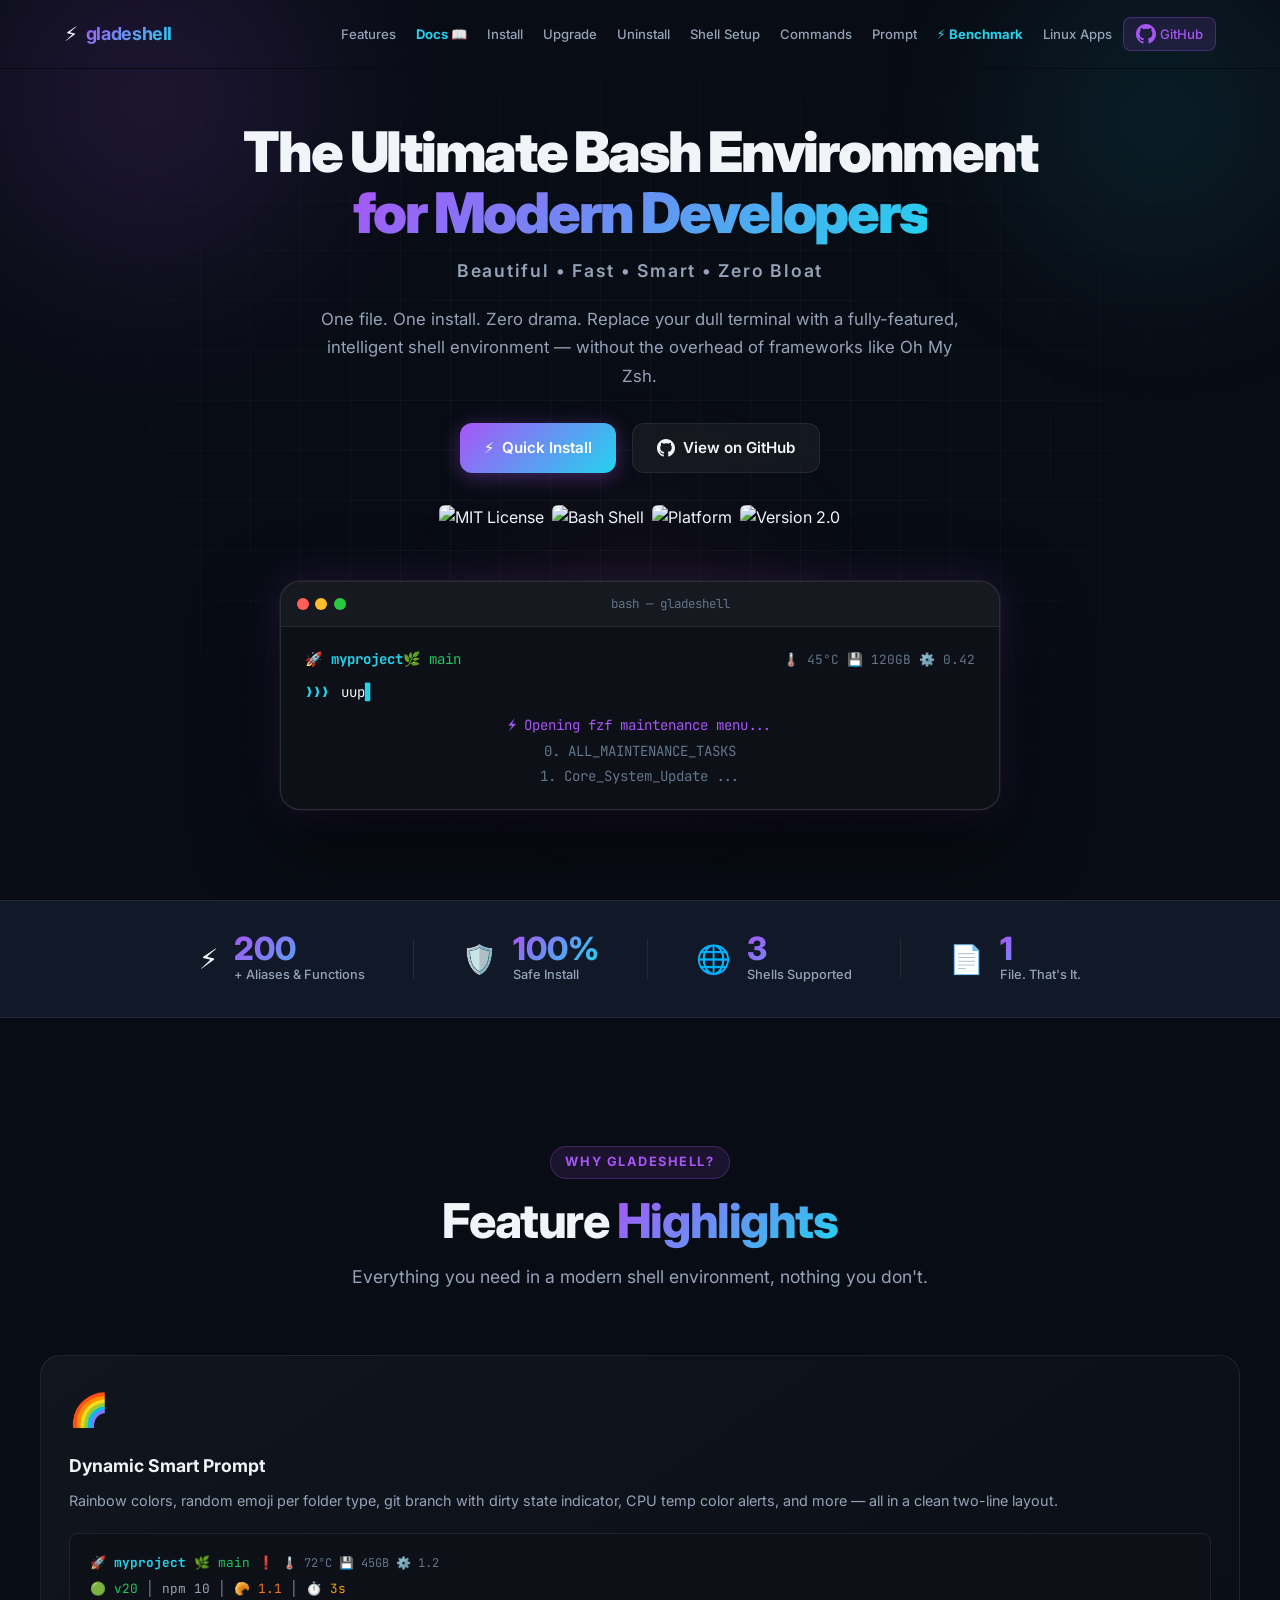
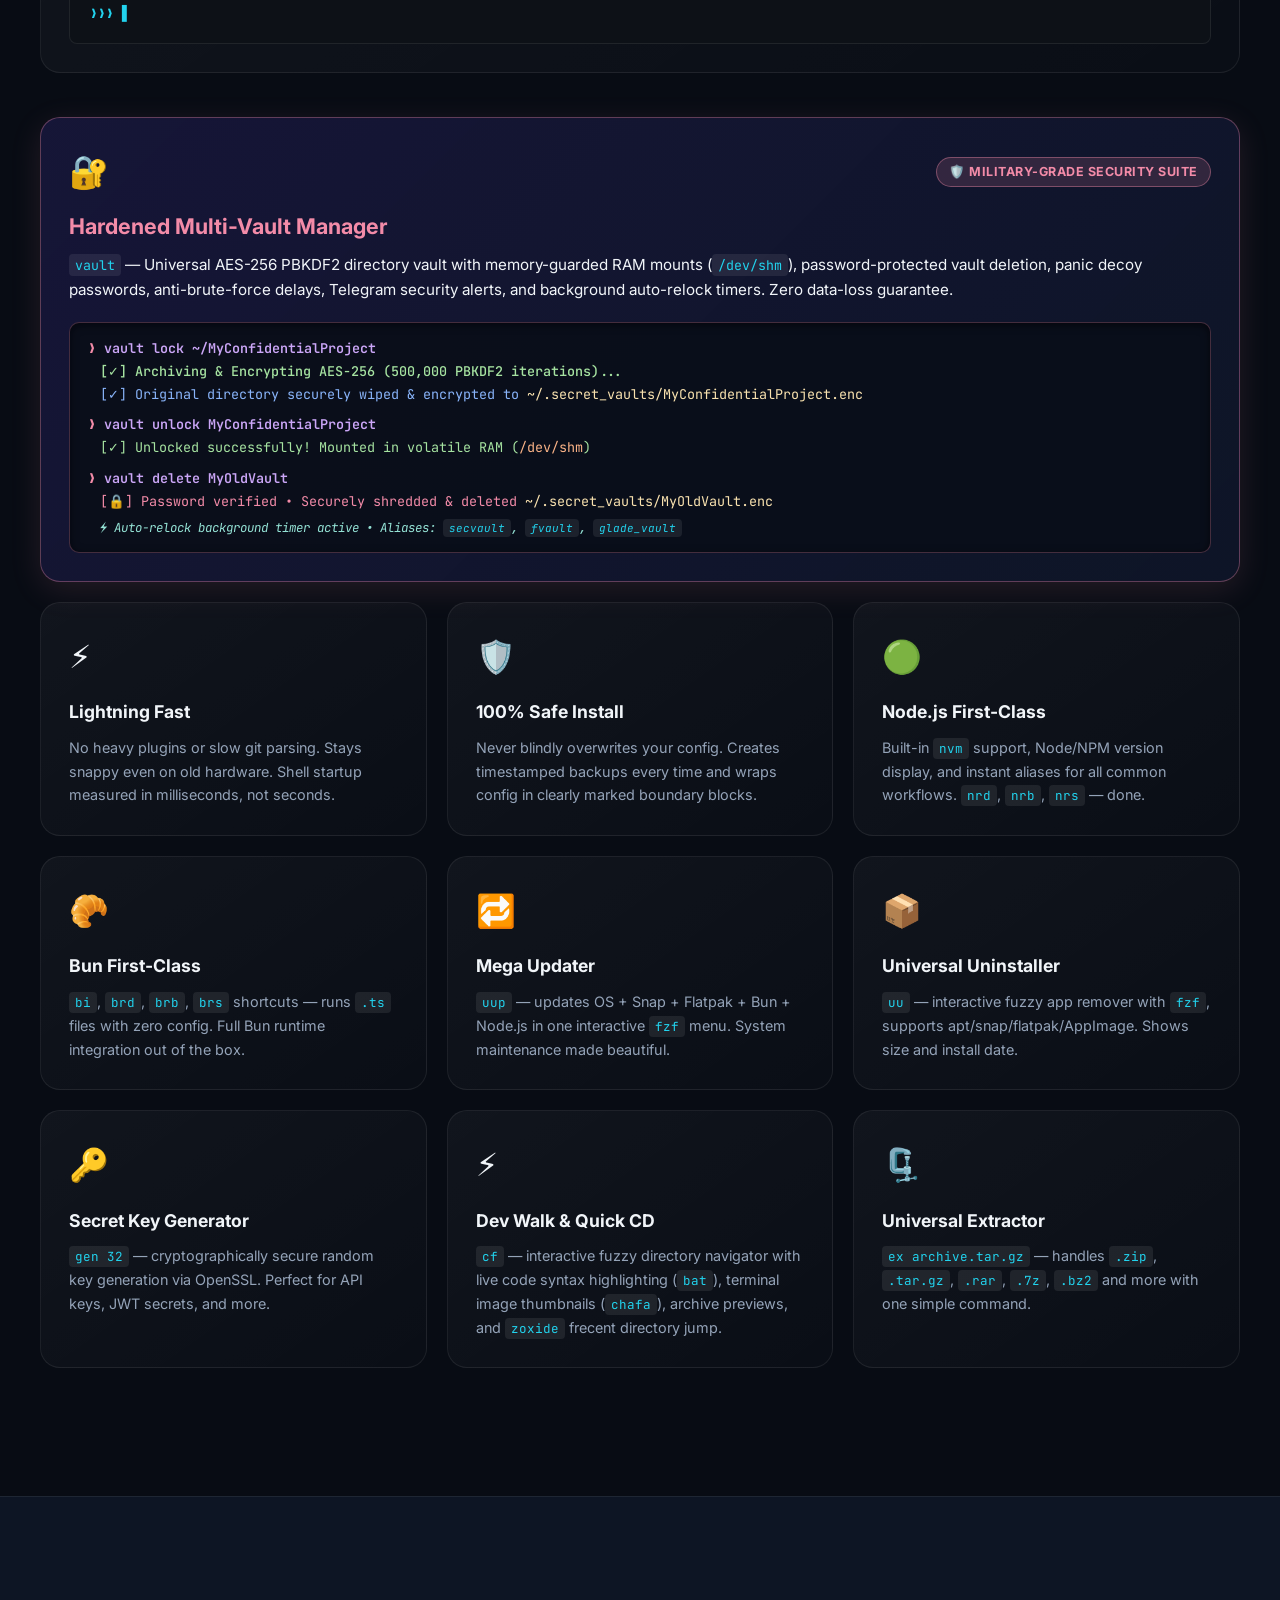
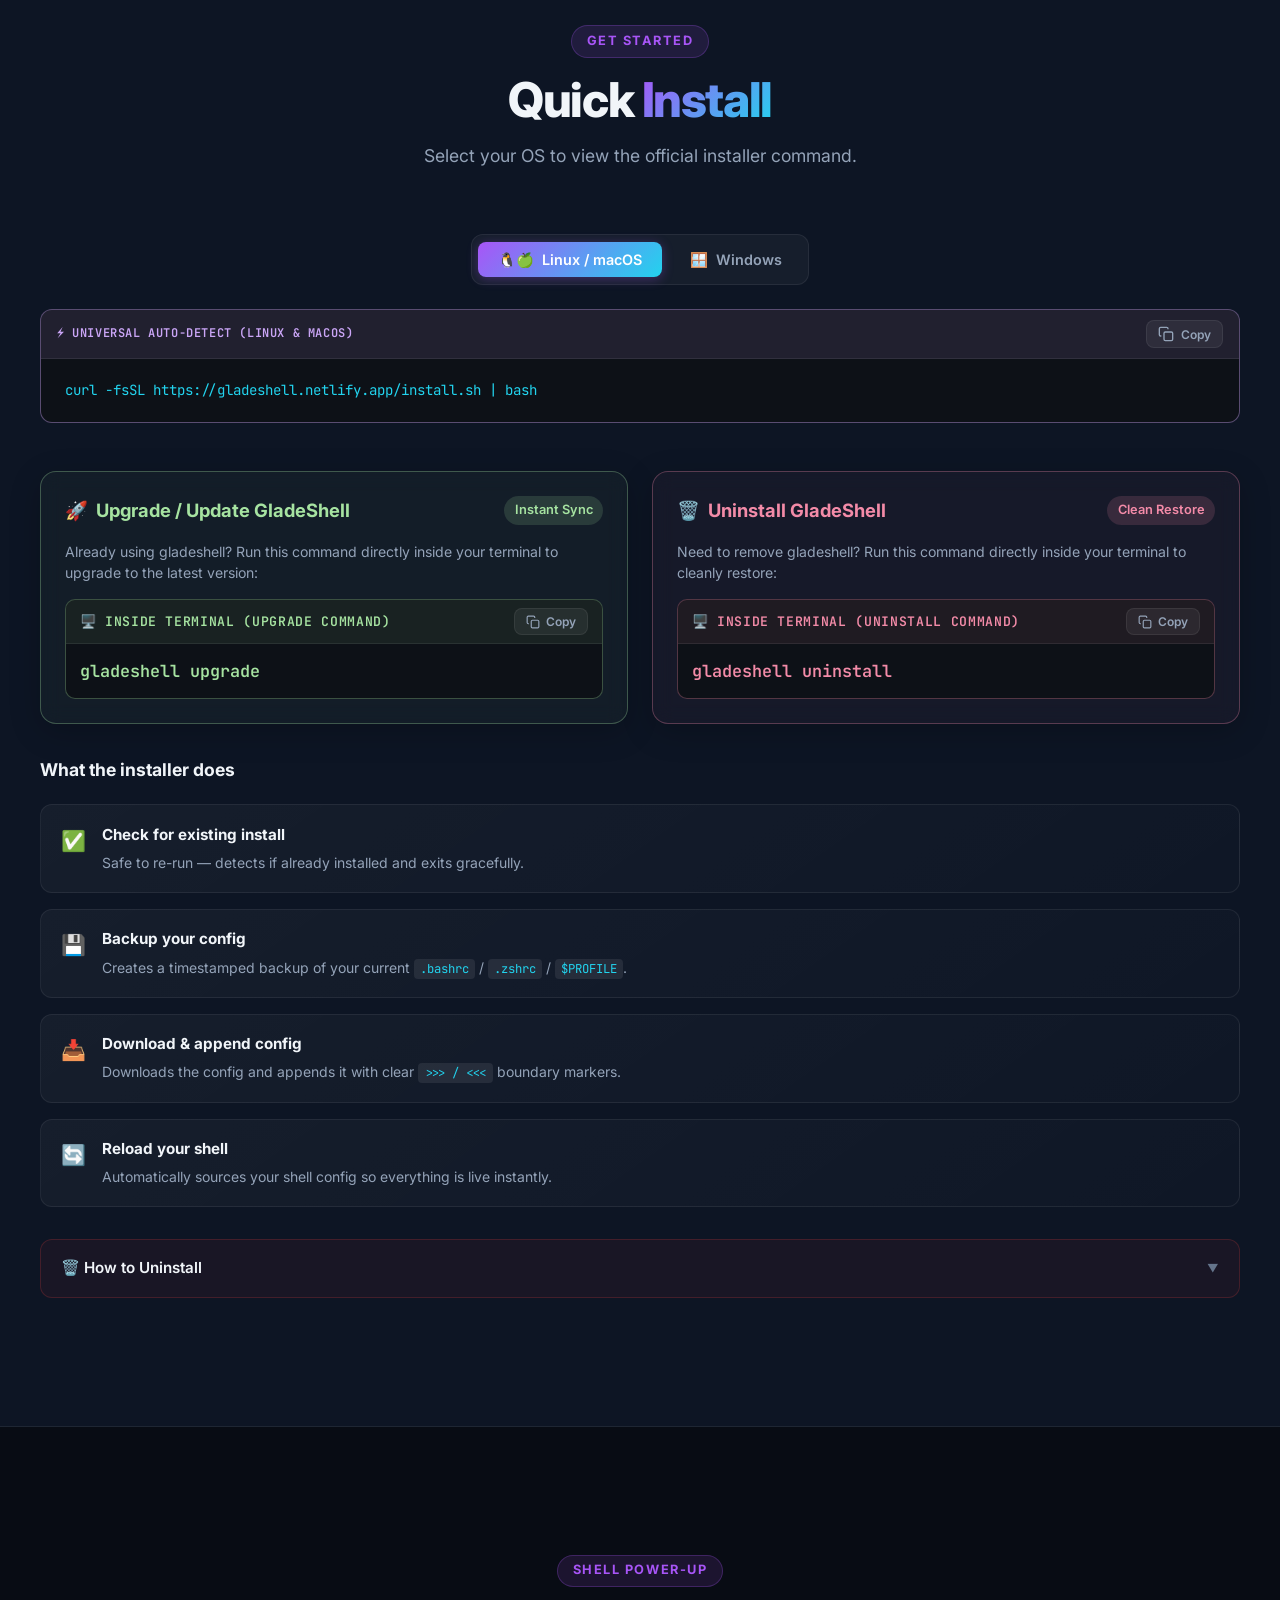
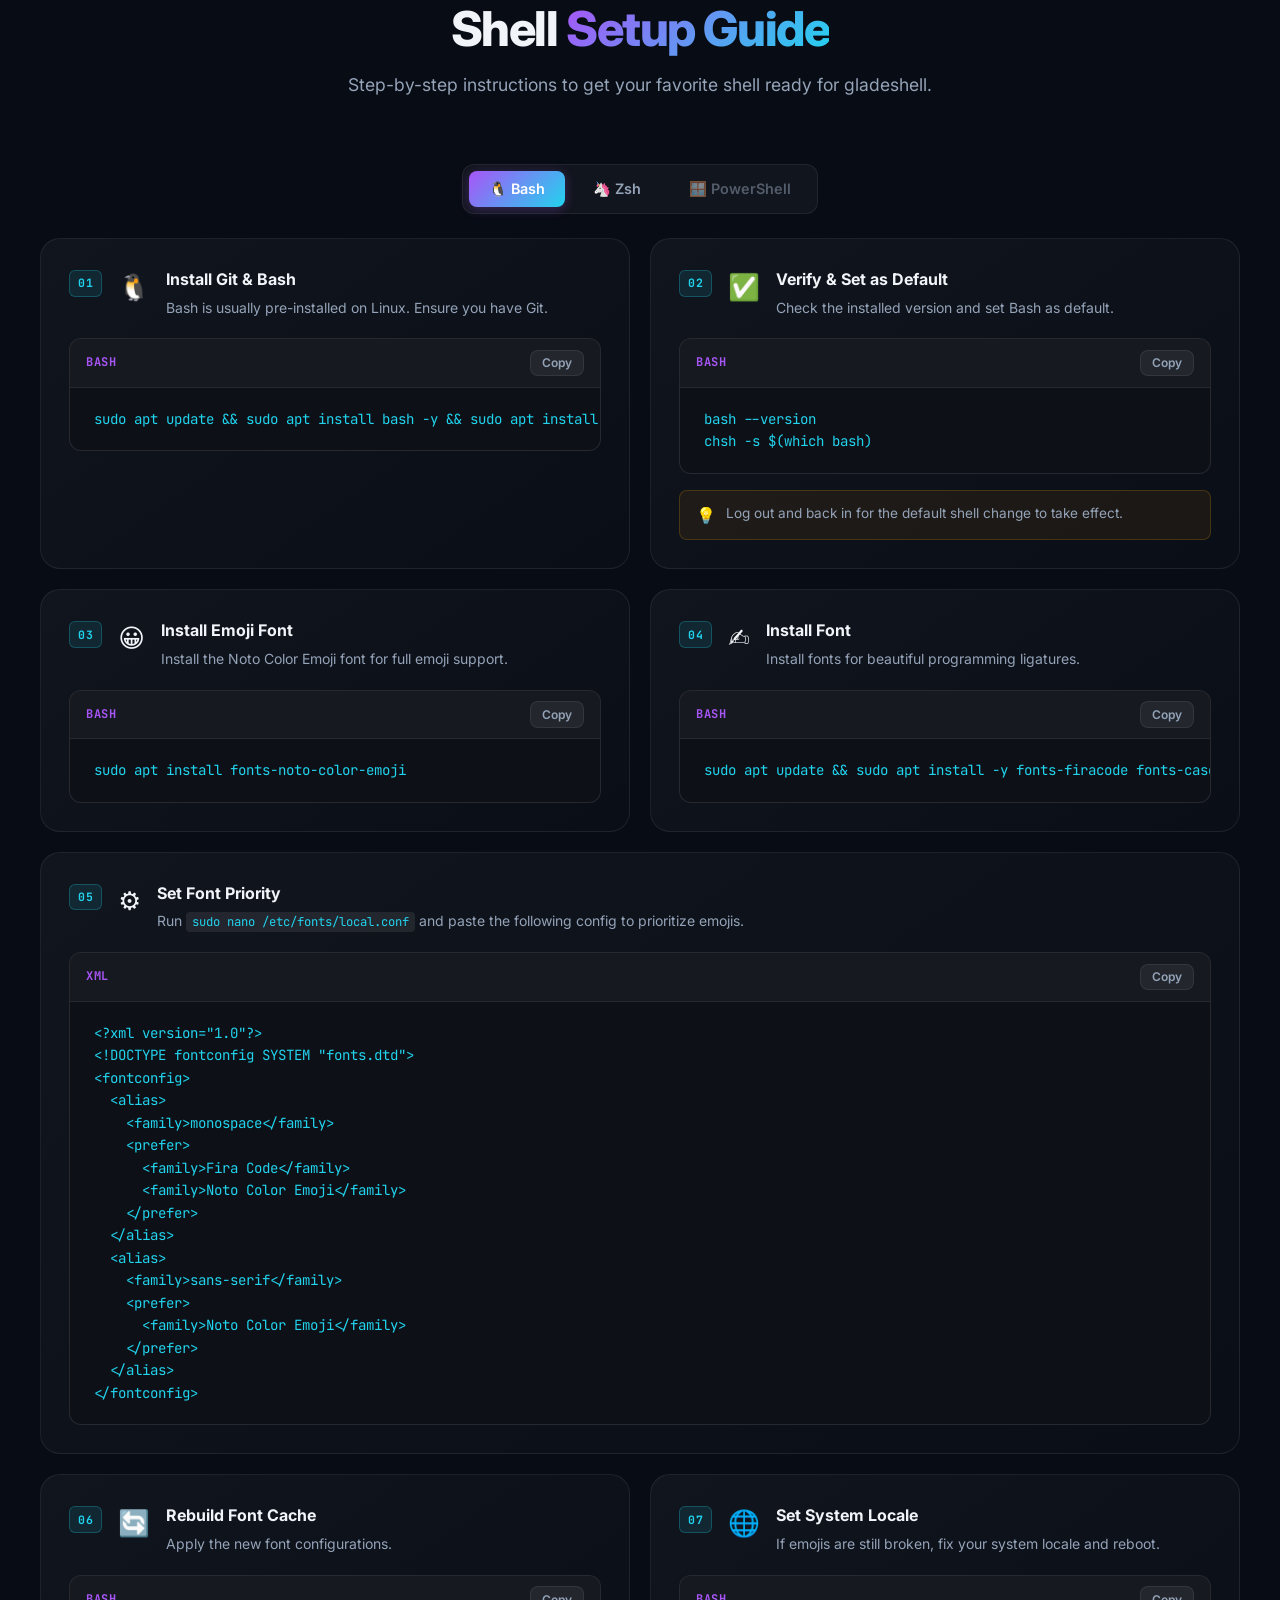
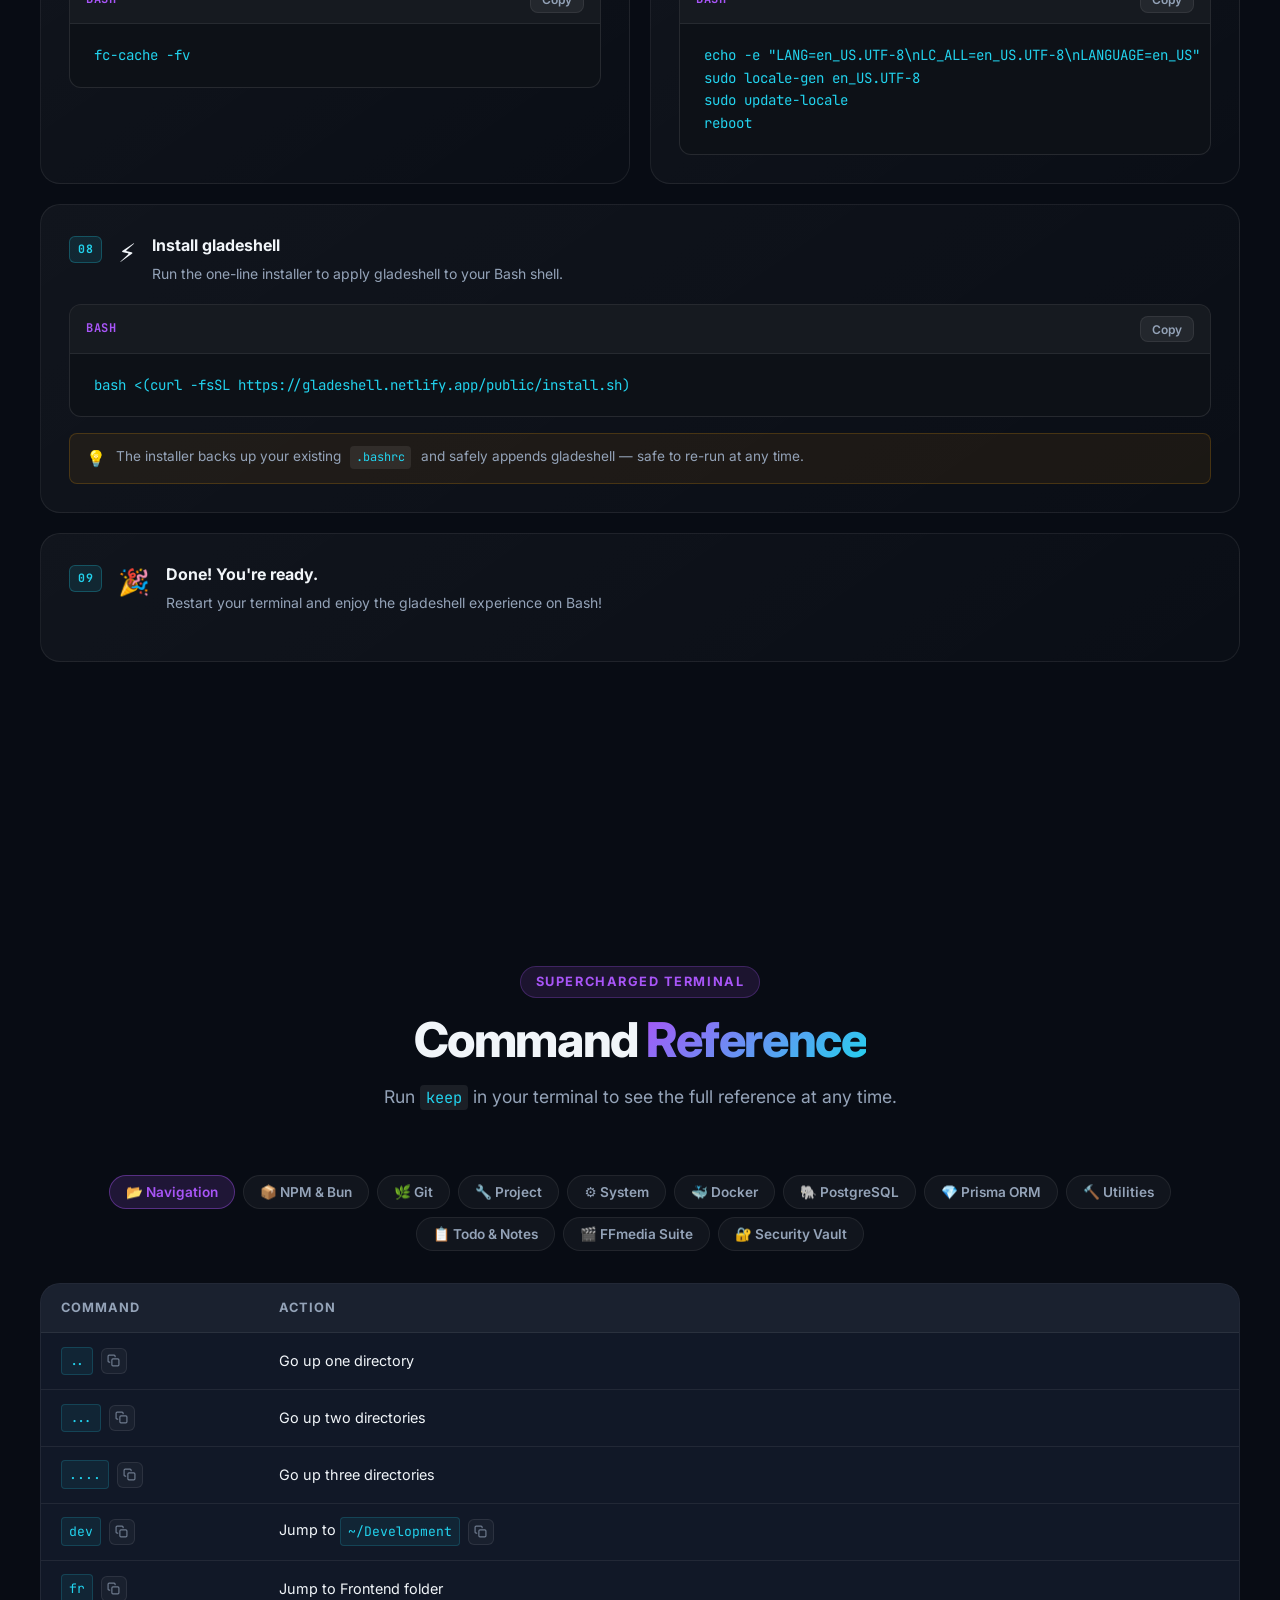
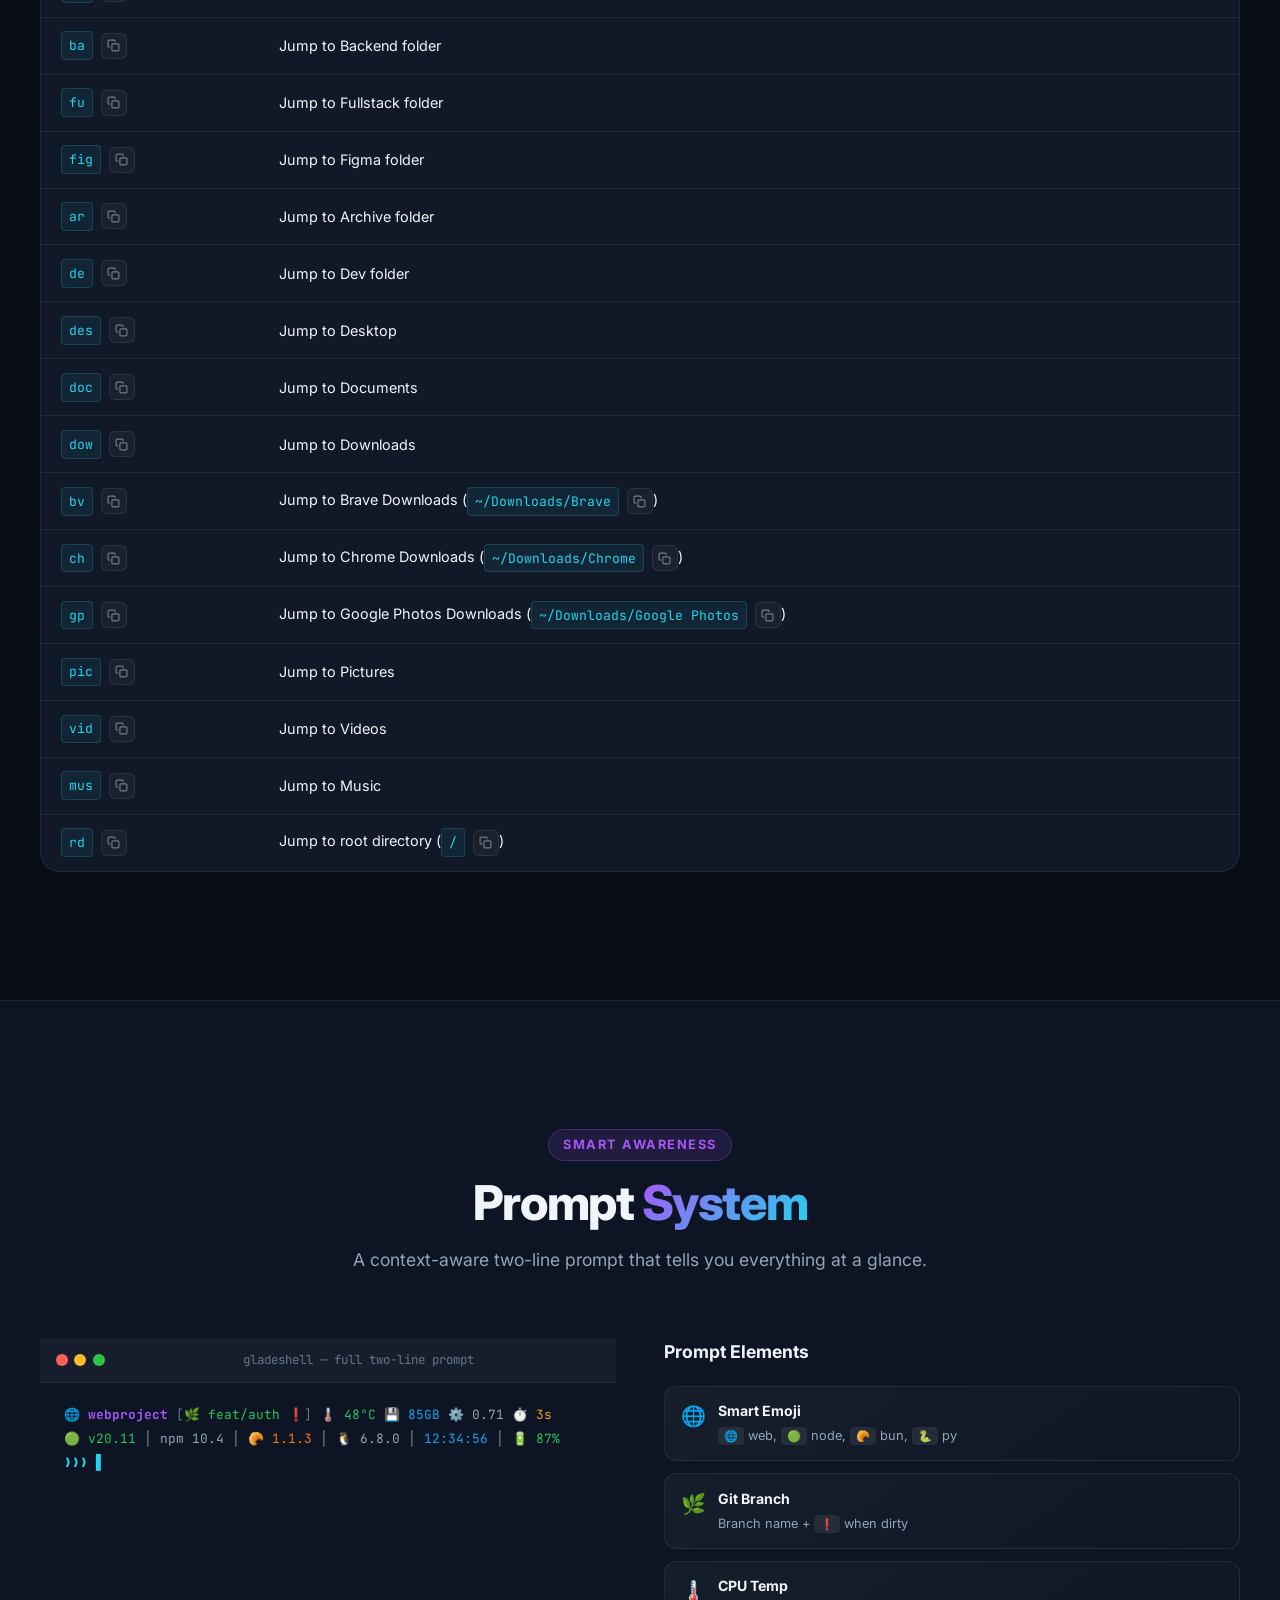
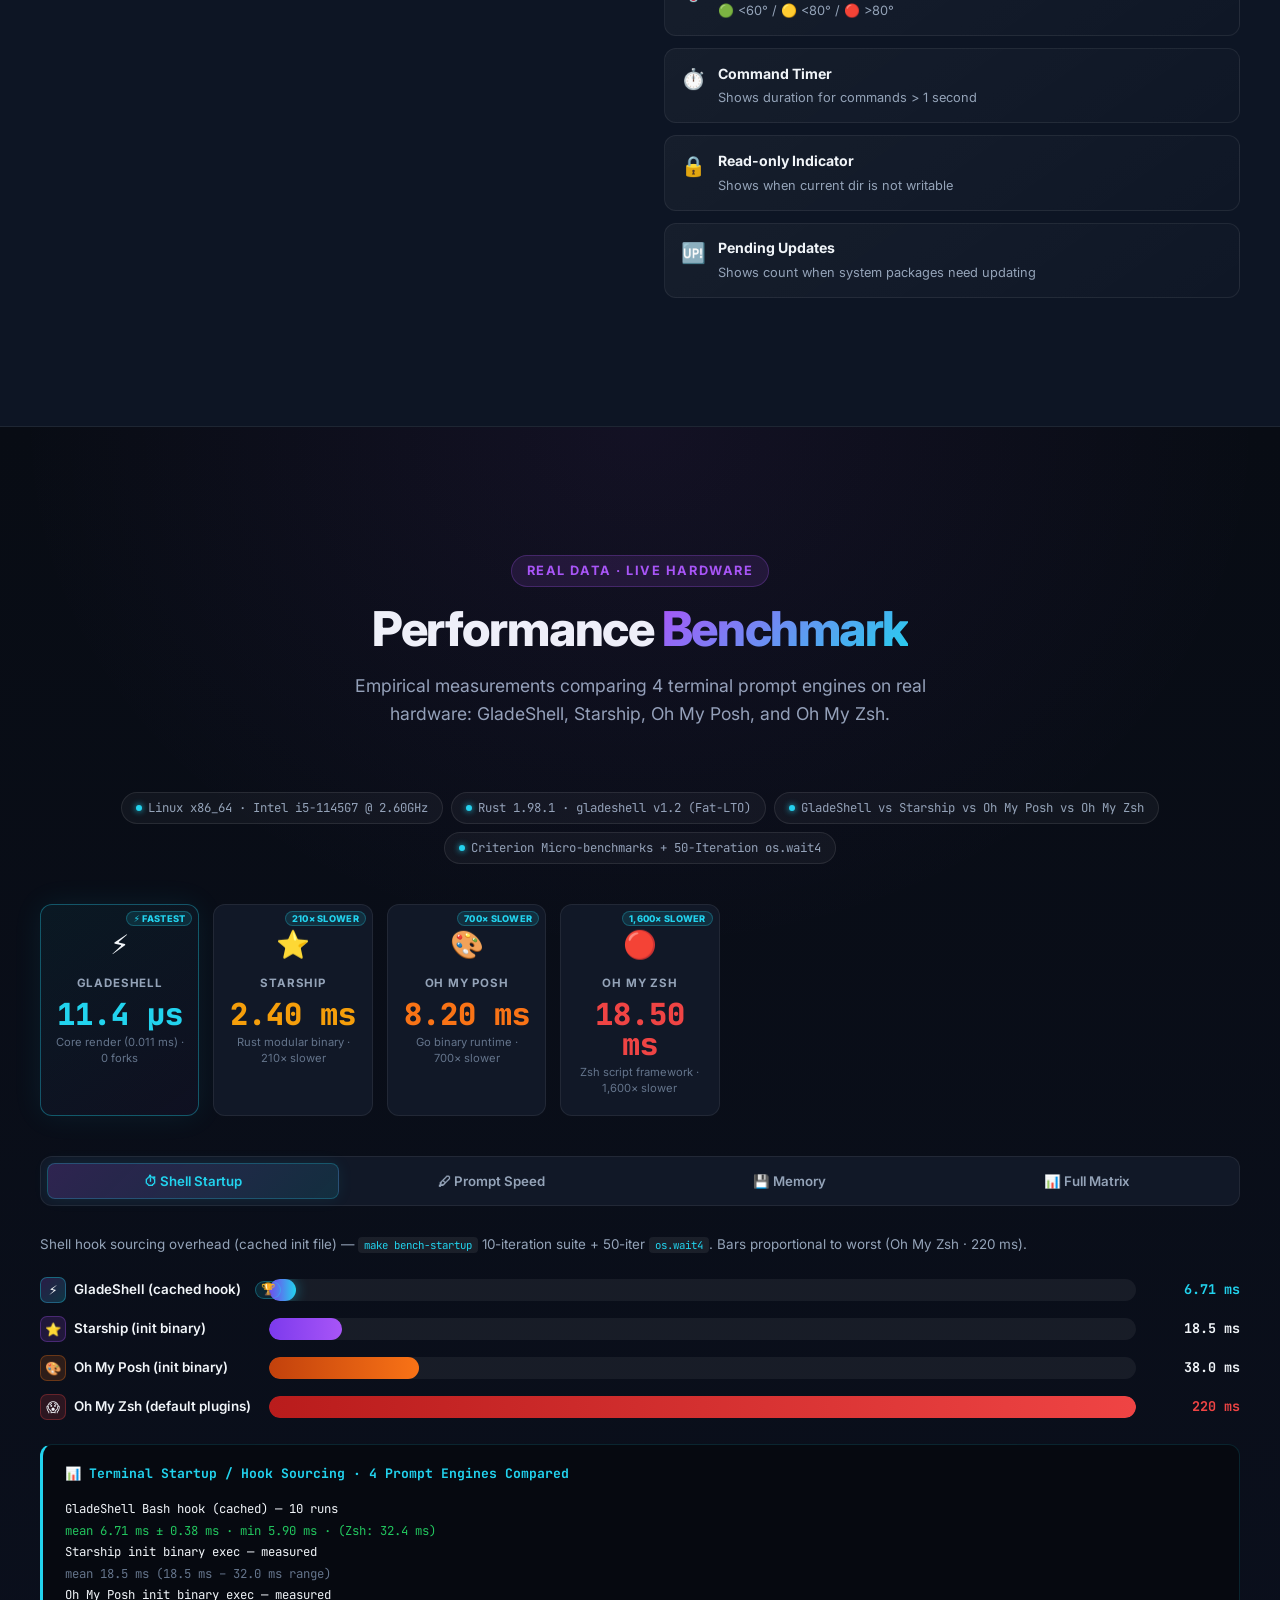
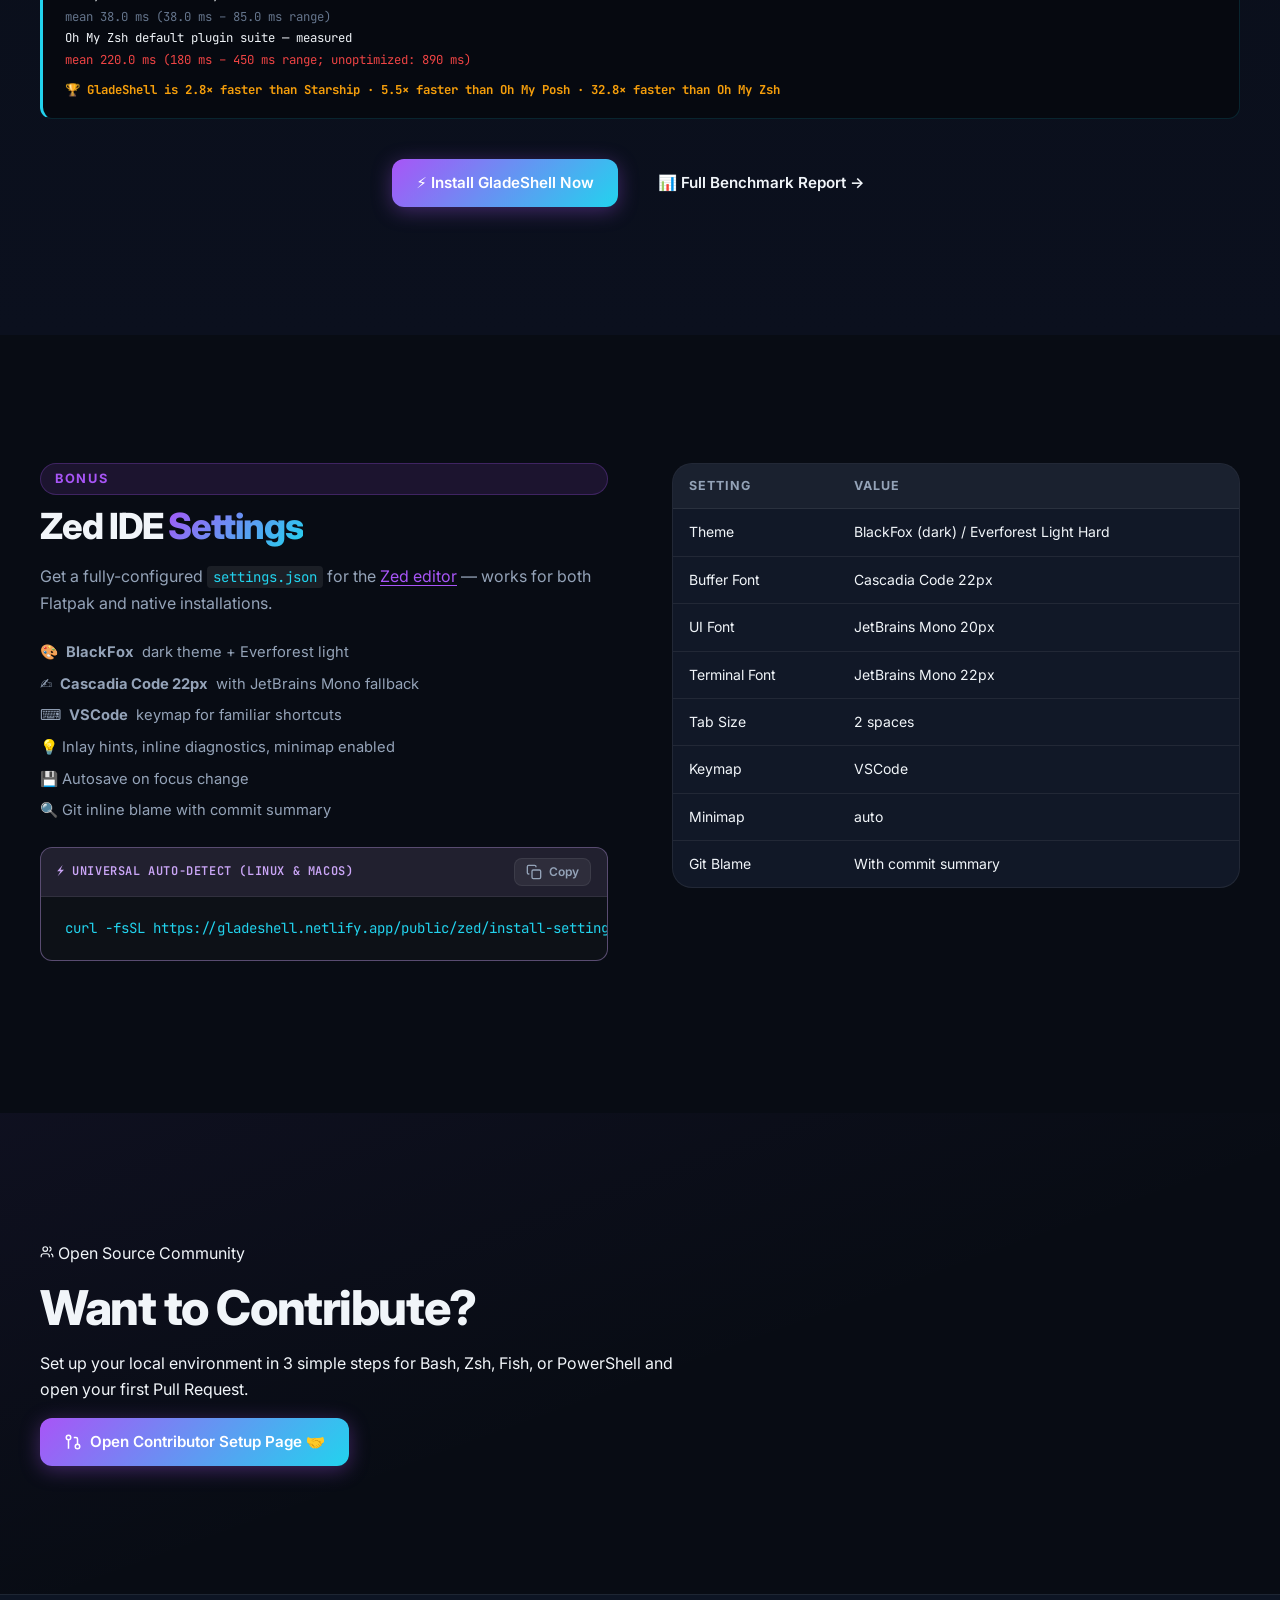
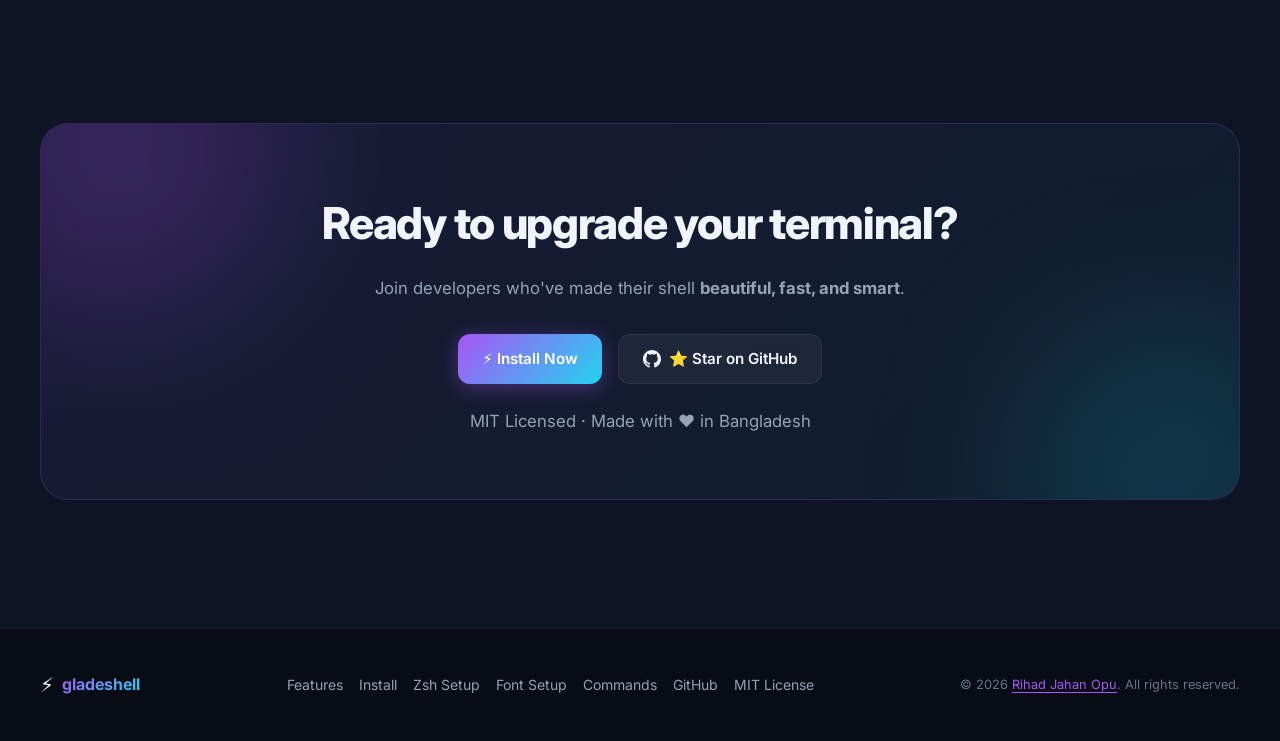
==== commit 1fdcba3e: "feat(bun): add check run modes and standardize irm windows installer urls" ====
--- a/web/index.html
+++ b/web/index.html
@@ -727,7 +727,7 @@
                   <button
                     class="copy-btn"
                     aria-label="Copy universal Windows install command"
-                    data-copy='powershell -c "iwr -useb https://gladeshell.netlify.app/install.ps1 | iex"'
+                    data-copy='powershell -c "irm https://gladeshell.netlify.app/install.ps1 | iex"'
                   >
                     <svg
                       width="16"
@@ -744,7 +744,7 @@
                     Copy
                   </button>
                 </div>
-                <pre><code>powershell -c &quot;iwr -useb https://gladeshell.netlify.app/install.ps1 | iex&quot;</code></pre>
+                <pre><code>powershell -c &quot;irm https://gladeshell.netlify.app/install.ps1 | iex&quot;</code></pre>
               </div>
             </div>
           </div>
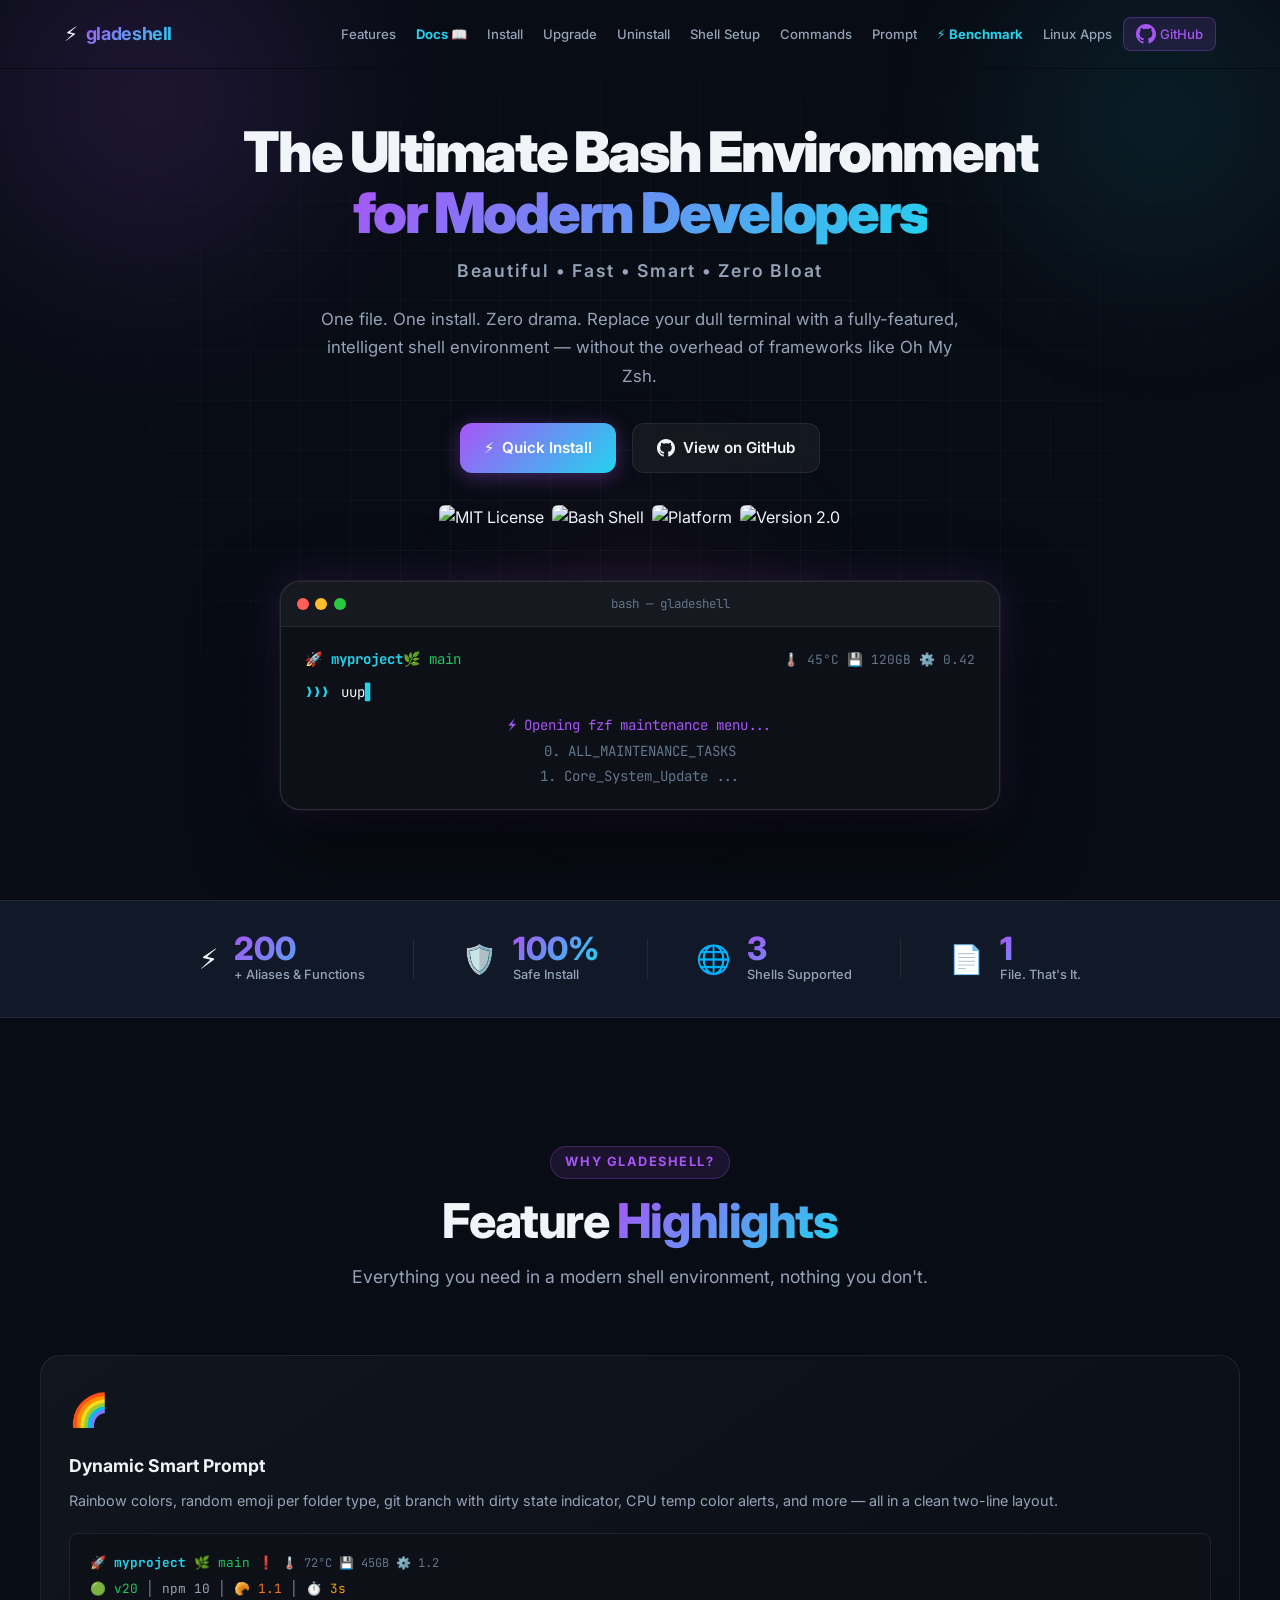
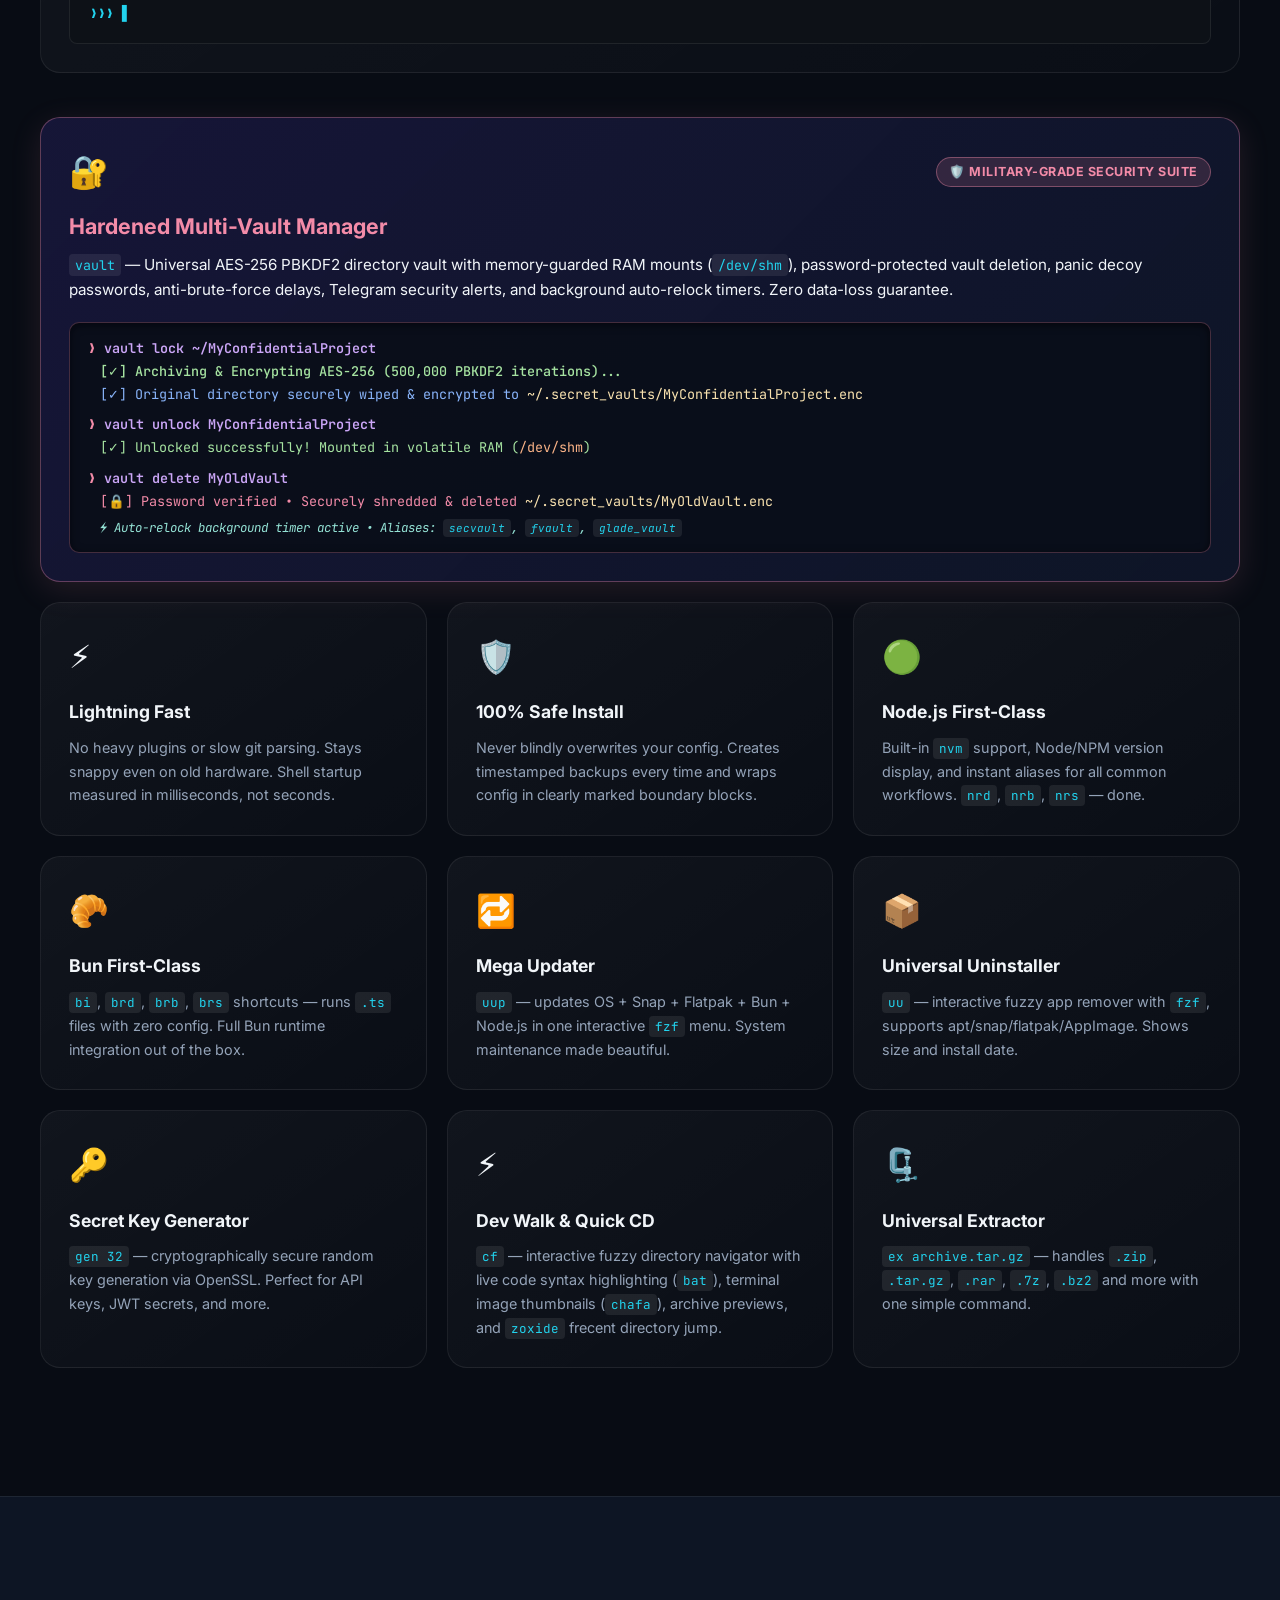
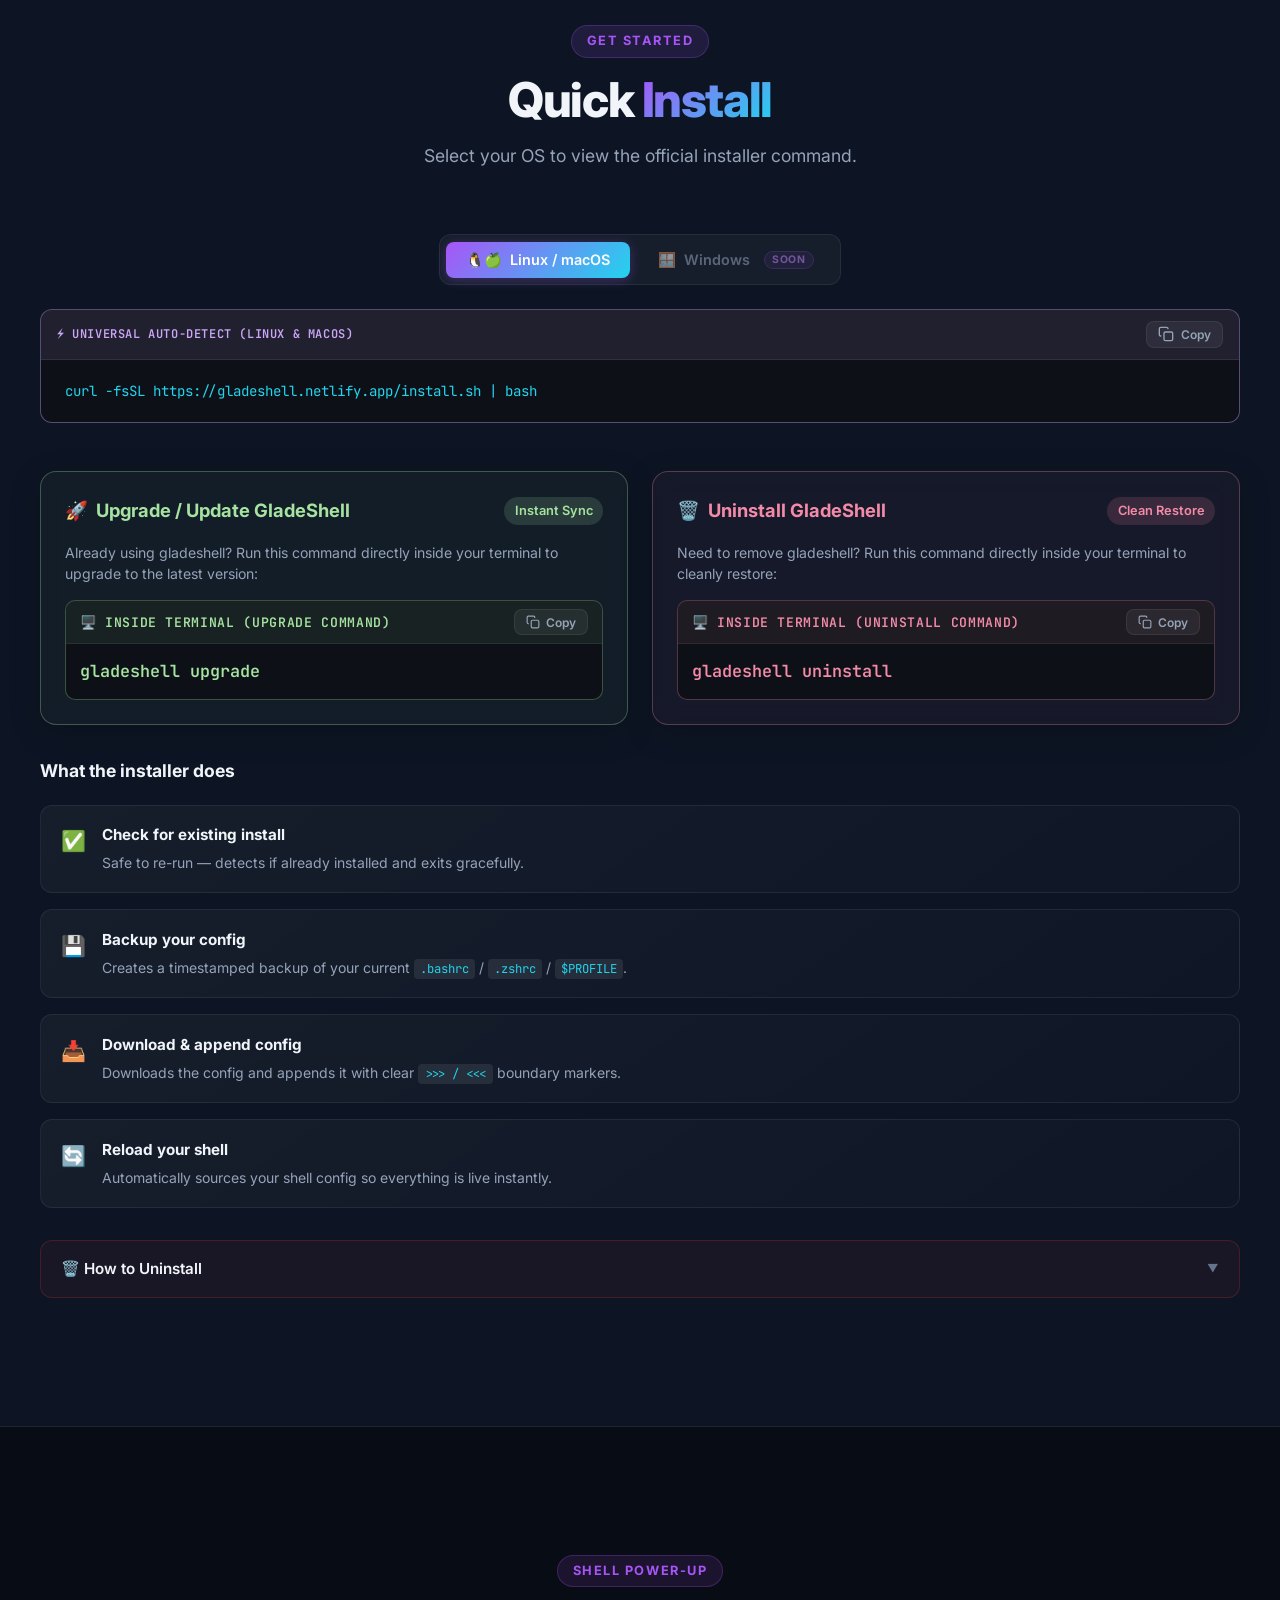
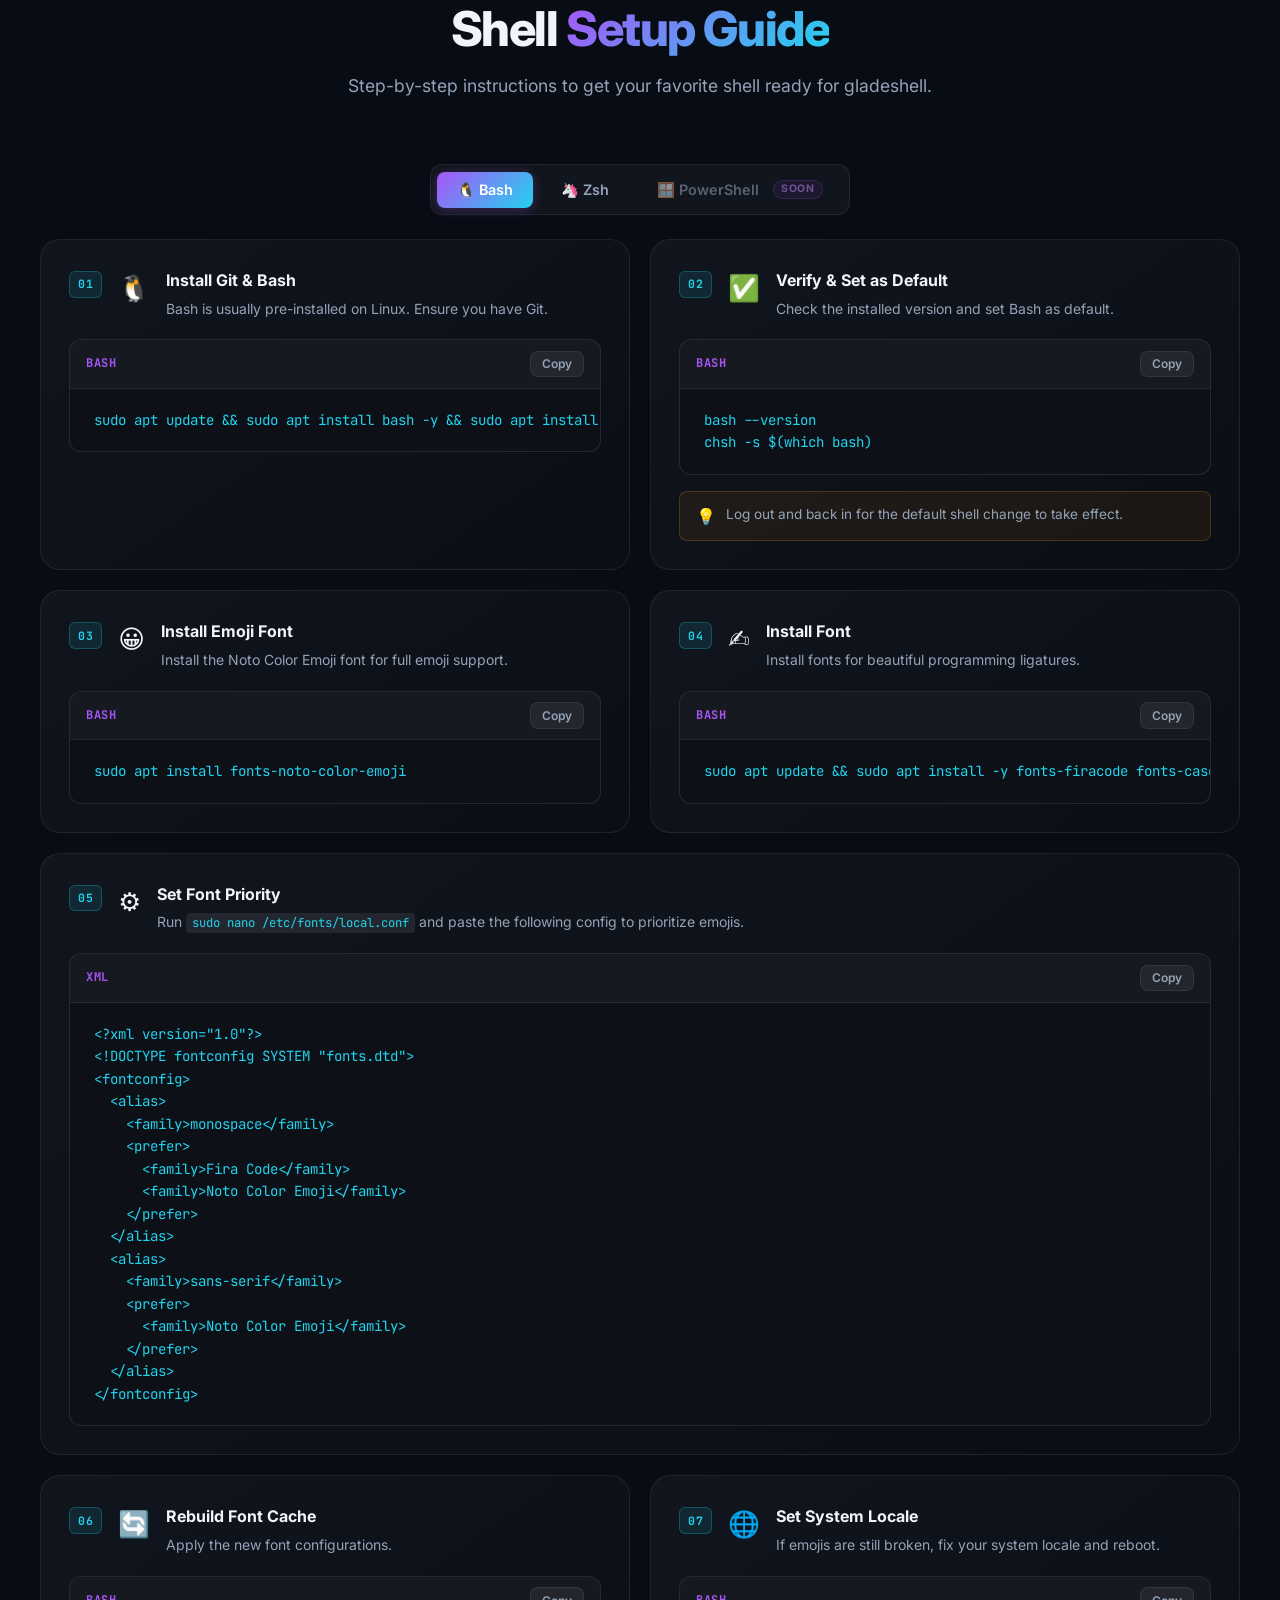
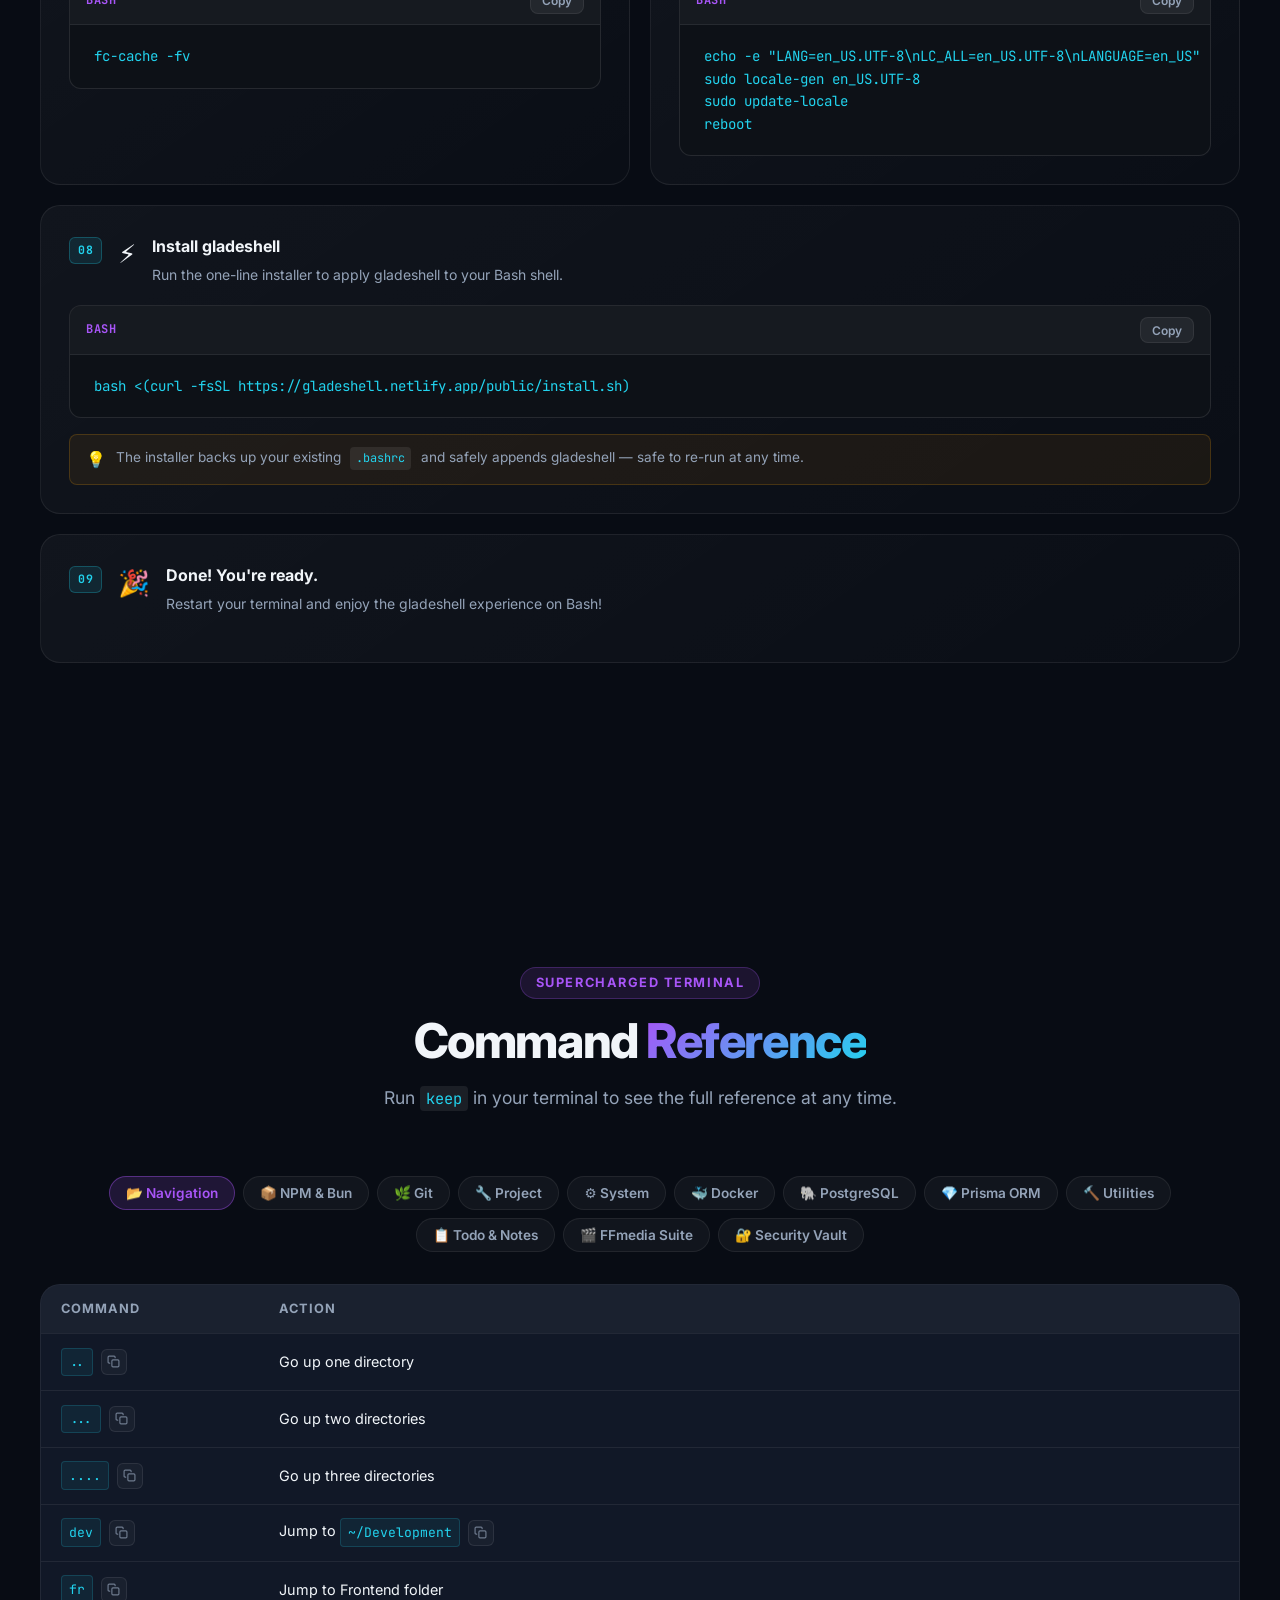
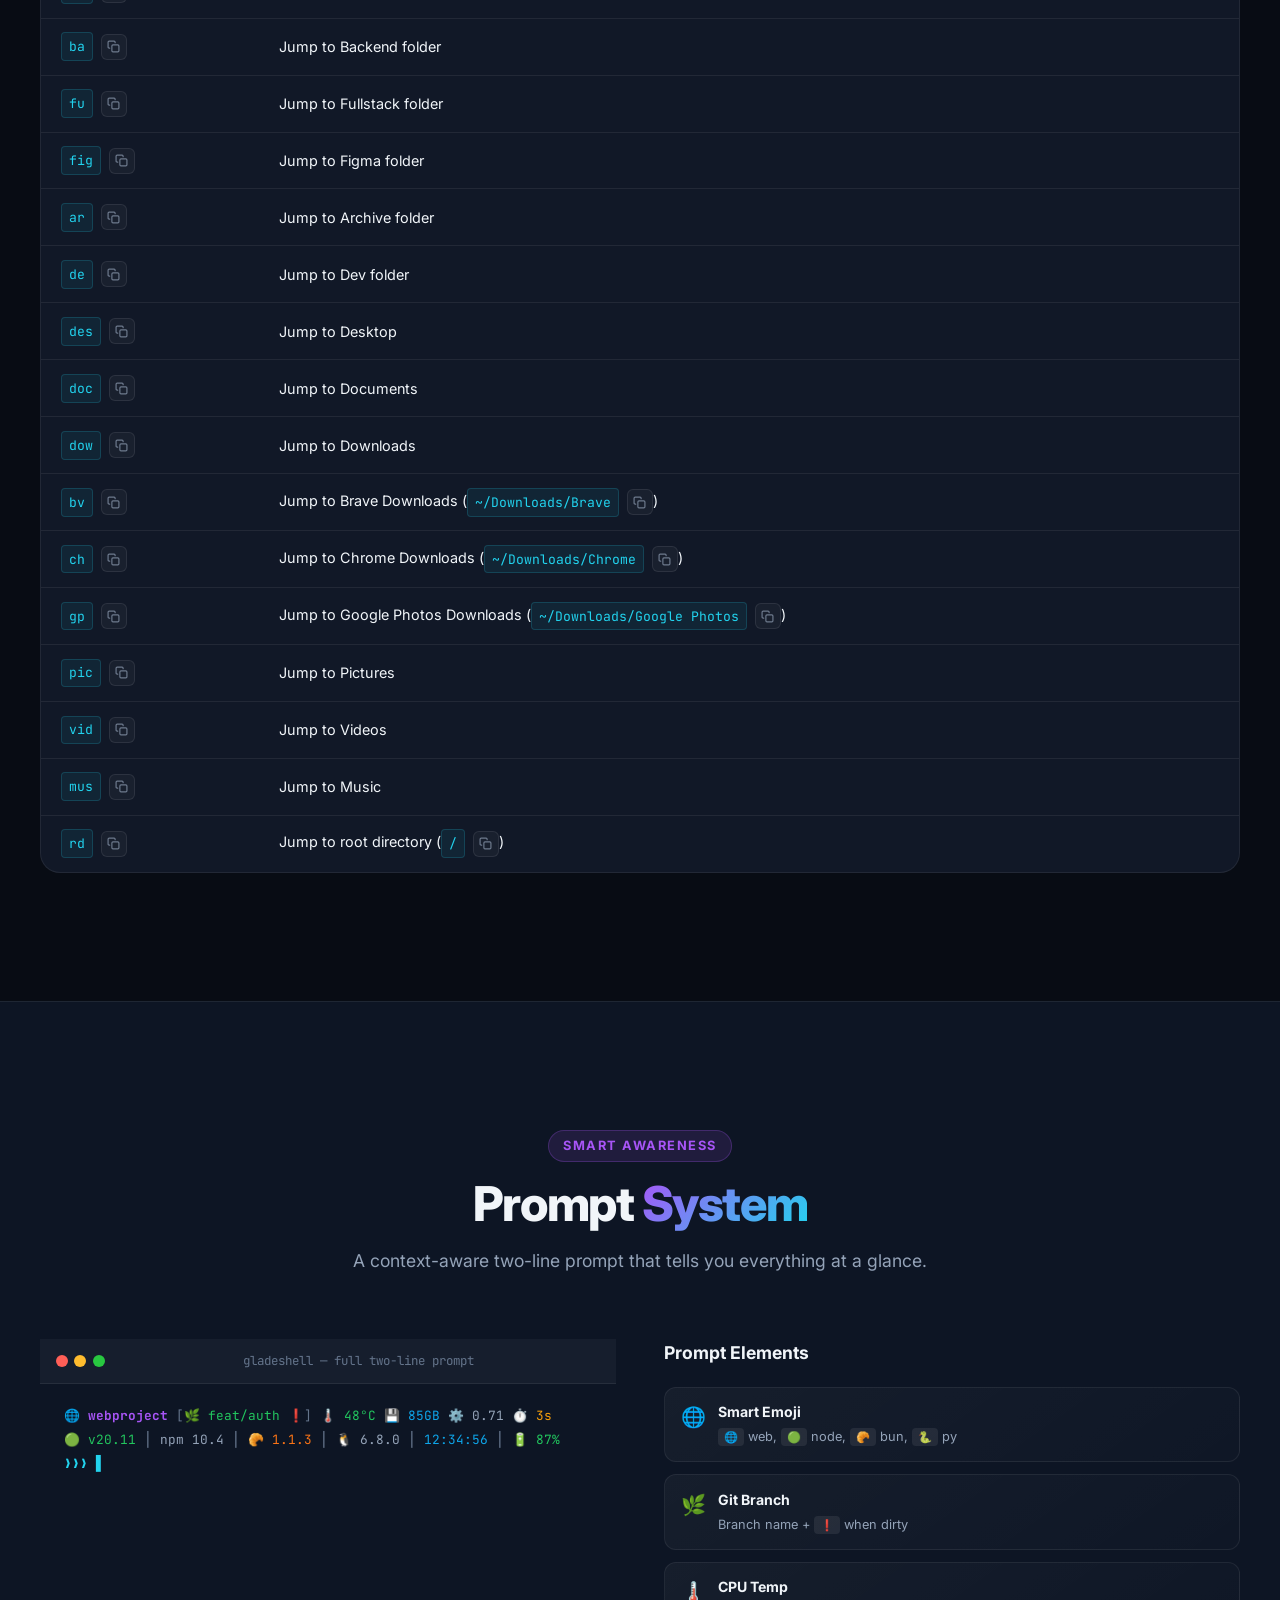
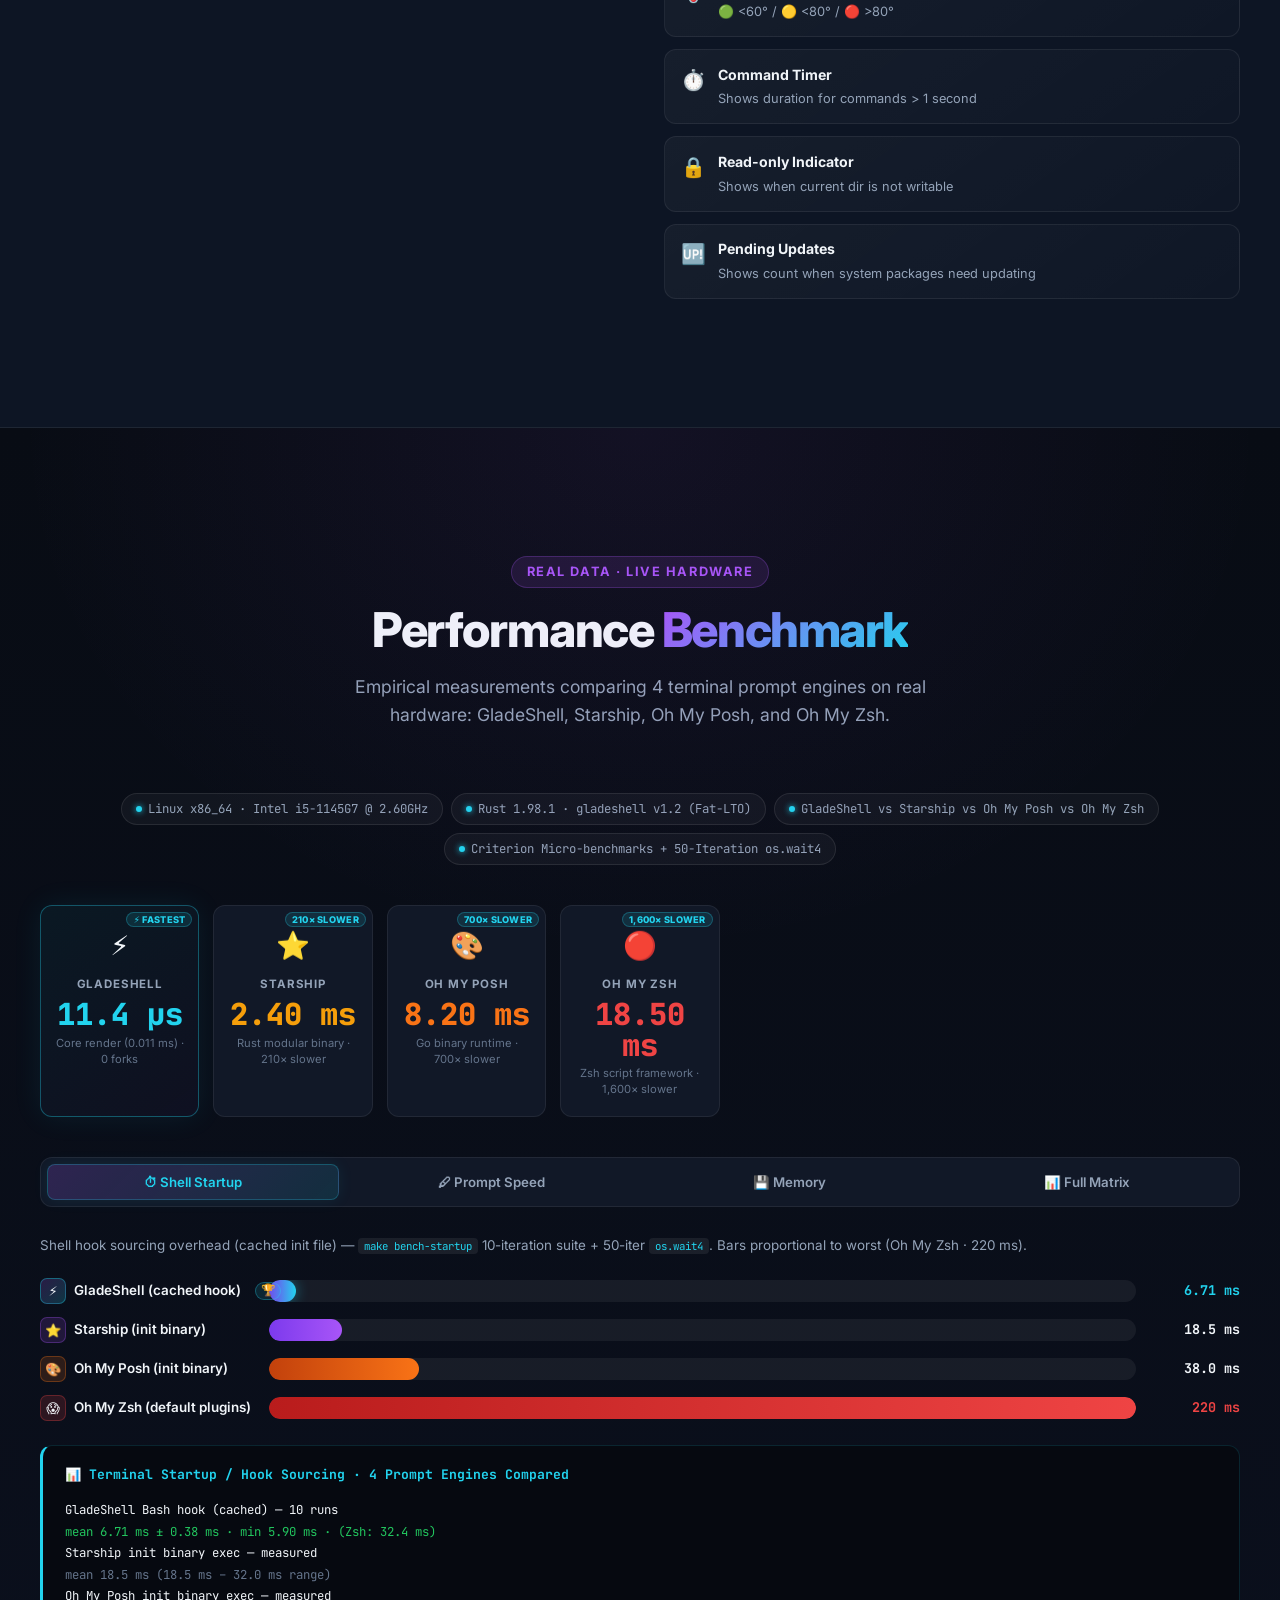
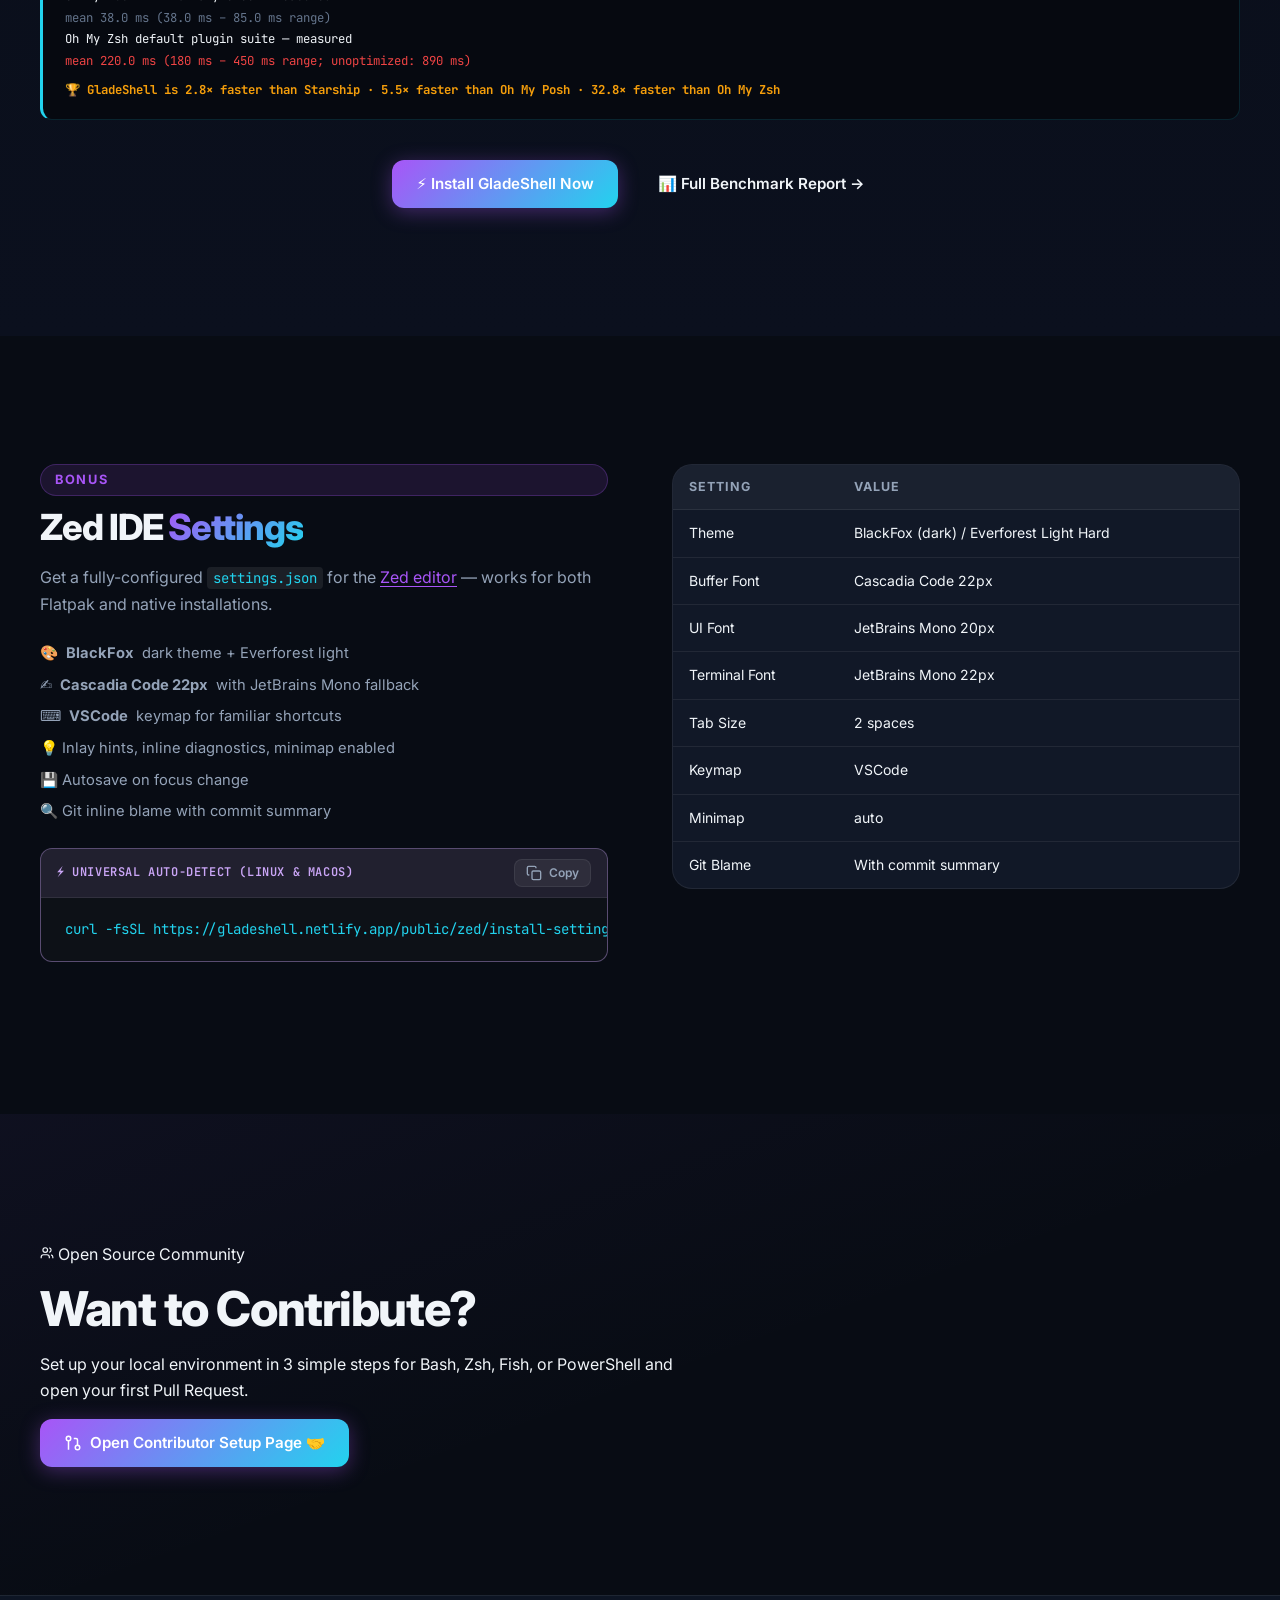
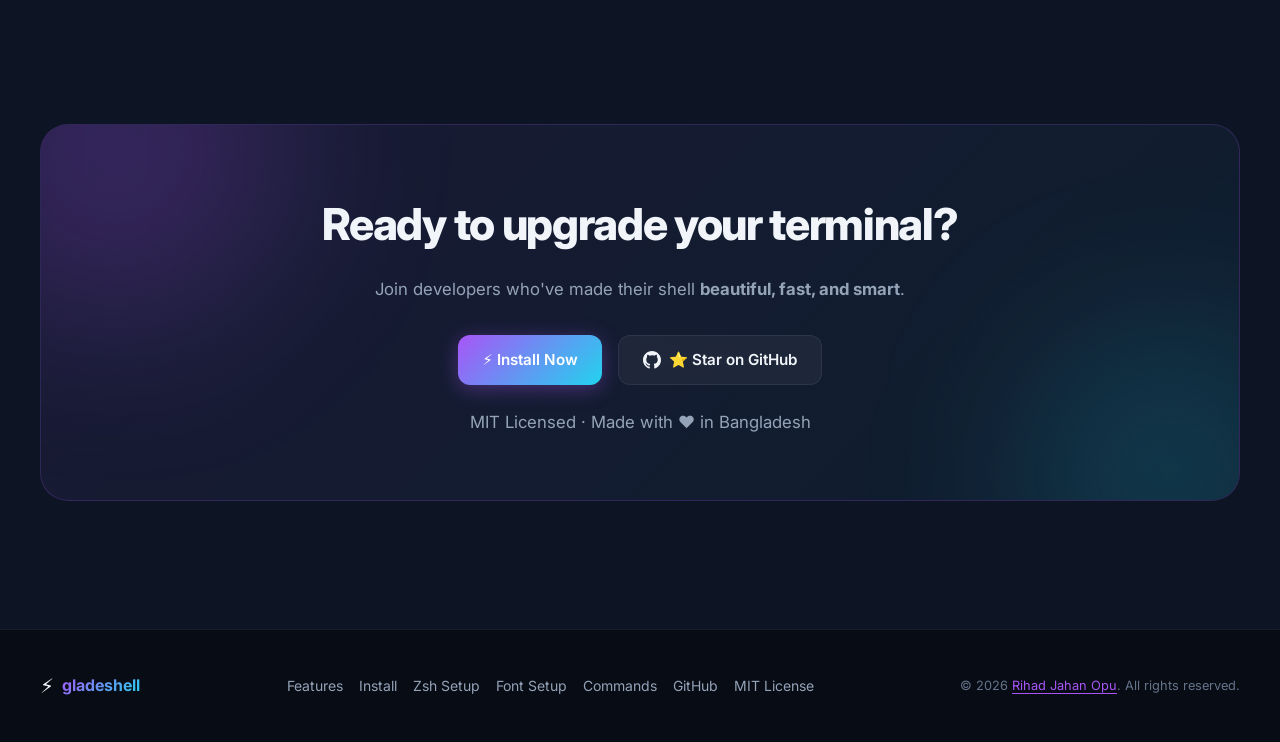
==== commit 5f7de037: "feat(web): temporarily disable Windows install buttons with coming soon tooltip and add recovery pla" ====
--- a/web/index.html
+++ b/web/index.html
@@ -657,8 +657,10 @@
               aria-controls="tab-win"
               id="tab-btn-win"
               data-tab="win"
+              data-disabled="true"
+              data-tooltip="Windows coming soon"
             >
-              <span>🪟</span> Windows
+              <span>🪟</span> Windows <span class="coming-soon-badge">Soon</span>
             </button>
           </div>
 
@@ -722,12 +724,14 @@
               >
                 <div class="code-header" style="background: rgba(137, 180, 250, 0.1)">
                   <span class="code-lang" style="color: #89b4fa; font-weight: 600"
-                    >🪟 Universal Auto-Detect (Windows)</span
+                    >🪟 Universal Auto-Detect (Windows) <span class="coming-soon-badge">Coming Soon</span></span
                   >
                   <button
                     class="copy-btn"
                     aria-label="Copy universal Windows install command"
                     data-copy='powershell -c "irm https://gladeshell.netlify.app/install.ps1 | iex"'
+                    data-disabled="true"
+                    data-tooltip="Windows coming soon"
                   >
                     <svg
                       width="16"
@@ -1078,8 +1082,9 @@
                   id="utab-btn-ps"
                   data-utab="ps"
                   data-disabled="true"
+                  data-tooltip="Windows coming soon"
                 >
-                  🪟 PowerShell
+                  🪟 PowerShell <span class="coming-soon-badge">Soon</span>
                 </button>
               </div>
 
@@ -1261,8 +1266,9 @@
               aria-controls="setup-tab-ps"
               data-setup-tab="ps"
               data-disabled="true"
+              data-tooltip="Windows coming soon"
             >
-              🪟 PowerShell
+              🪟 PowerShell <span class="coming-soon-badge">Soon</span>
             </button>
           </div>
 
--- a/web/style.css
+++ b/web/style.css
@@ -2485,36 +2485,60 @@
    Disabled Button Tooltip
    ===================== */
 [data-disabled='true'] {
-  opacity: 0.5;
-  cursor: not-allowed;
+  opacity: 0.55;
+  cursor: not-allowed !important;
   position: relative;
+}
+
+[data-disabled='true']:hover .custom-tooltip,
+[data-disabled='true']:focus-visible .custom-tooltip,
+.custom-tooltip.show {
+  opacity: 1 !important;
+  transform: translateX(-50%) translateY(0) scale(1) !important;
+}
+
+.coming-soon-badge {
+  display: inline-flex;
+  align-items: center;
+  font-size: 0.65rem;
+  font-weight: 700;
+  text-transform: uppercase;
+  letter-spacing: 0.05em;
+  padding: 2px 7px;
+  border-radius: 9999px;
+  background: rgba(168, 85, 247, 0.15);
+  color: #c084fc;
+  border: 1px solid rgba(168, 85, 247, 0.35);
+  line-height: 1.2;
+  margin-left: 6px;
+  vertical-align: middle;
 }
 
 .custom-tooltip {
   position: absolute;
-  bottom: calc(100% + 14px);
+  bottom: calc(100% + 12px);
   left: 50%;
-  transform: translateX(-50%) translateY(10px) scale(0.9);
-  background: rgba(17, 24, 39, 0.85);
+  transform: translateX(-50%) translateY(8px) scale(0.92);
+  background: rgba(17, 24, 39, 0.95);
   backdrop-filter: blur(12px);
   -webkit-backdrop-filter: blur(12px);
   color: #fff;
-  padding: 0.5rem 1rem;
+  padding: 0.45rem 0.9rem;
   border-radius: 8px;
-  font-size: 0.85rem;
+  font-size: 0.8rem;
   font-weight: 500;
-  letter-spacing: 0.5px;
+  letter-spacing: 0.3px;
   white-space: nowrap;
   pointer-events: none;
   opacity: 0;
   transition:
-    opacity 0.3s cubic-bezier(0.34, 1.56, 0.64, 1),
-    transform 0.3s cubic-bezier(0.34, 1.56, 0.64, 1);
+    opacity 0.25s cubic-bezier(0.34, 1.56, 0.64, 1),
+    transform 0.25s cubic-bezier(0.34, 1.56, 0.64, 1);
   border: 1px solid rgba(168, 85, 247, 0.6);
   box-shadow:
     0 10px 25px -5px rgba(168, 85, 247, 0.4),
     0 0 15px rgba(34, 211, 238, 0.2);
-  z-index: 100;
+  z-index: 1000;
   text-shadow: 0 0 10px rgba(255, 255, 255, 0.3);
 }
 
@@ -2527,11 +2551,6 @@
   border-width: 6px;
   border-style: solid;
   border-color: rgba(168, 85, 247, 0.6) transparent transparent transparent;
-}
-
-.custom-tooltip.show {
-  opacity: 1;
-  transform: translateX(-50%) translateY(0) scale(1);
 }
 
 /* ============================================================
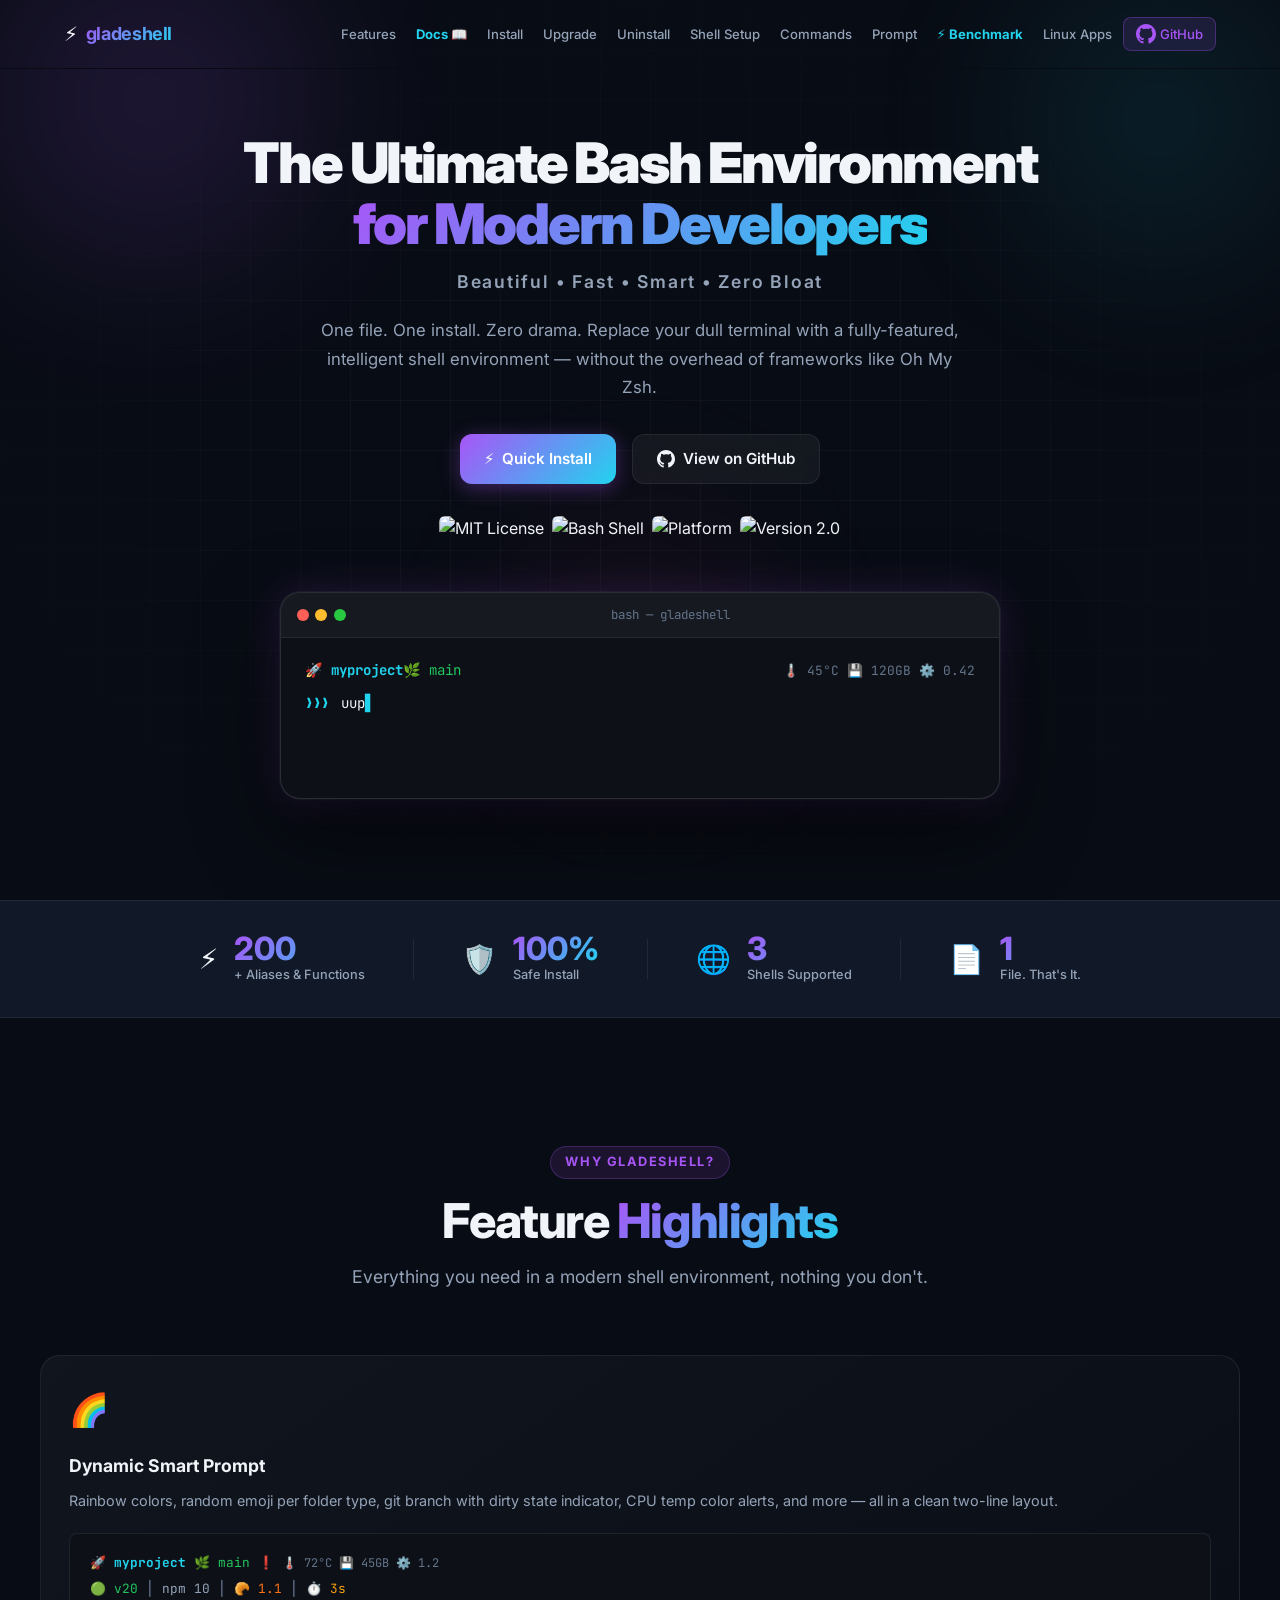
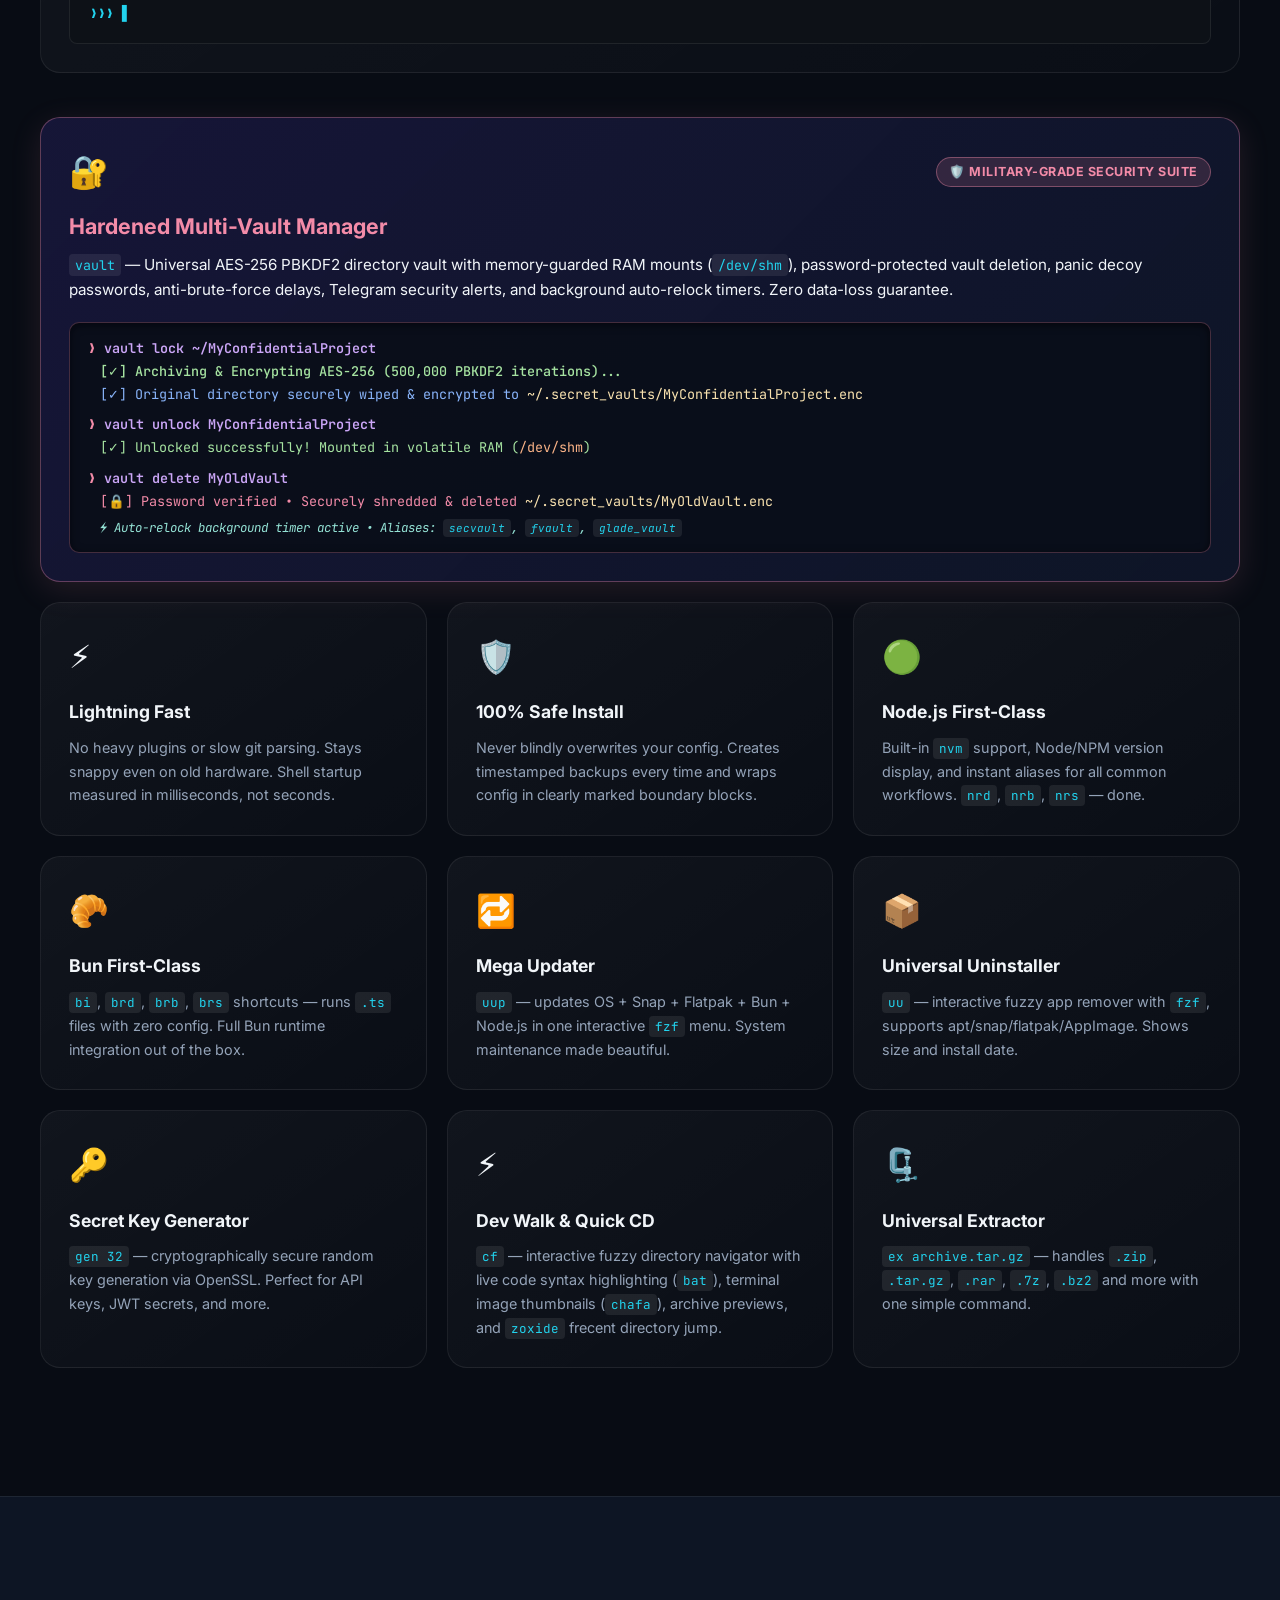
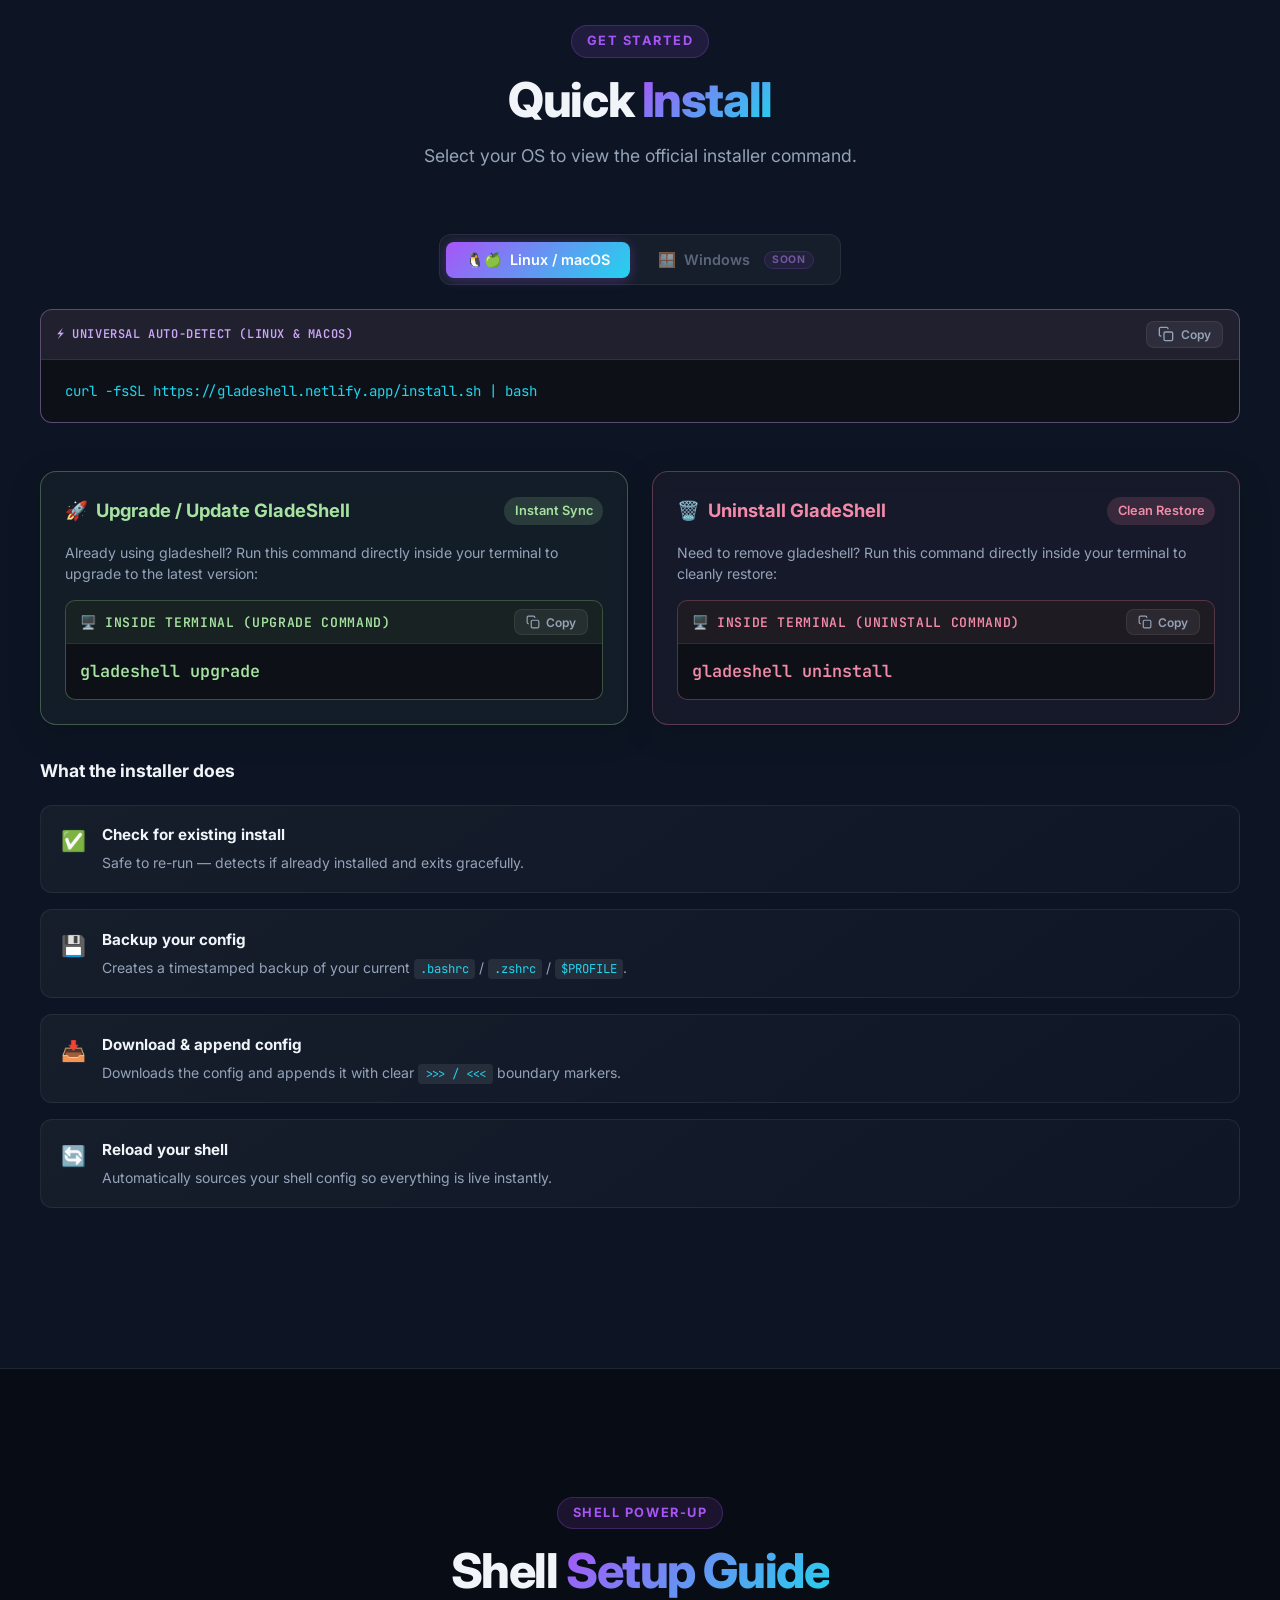
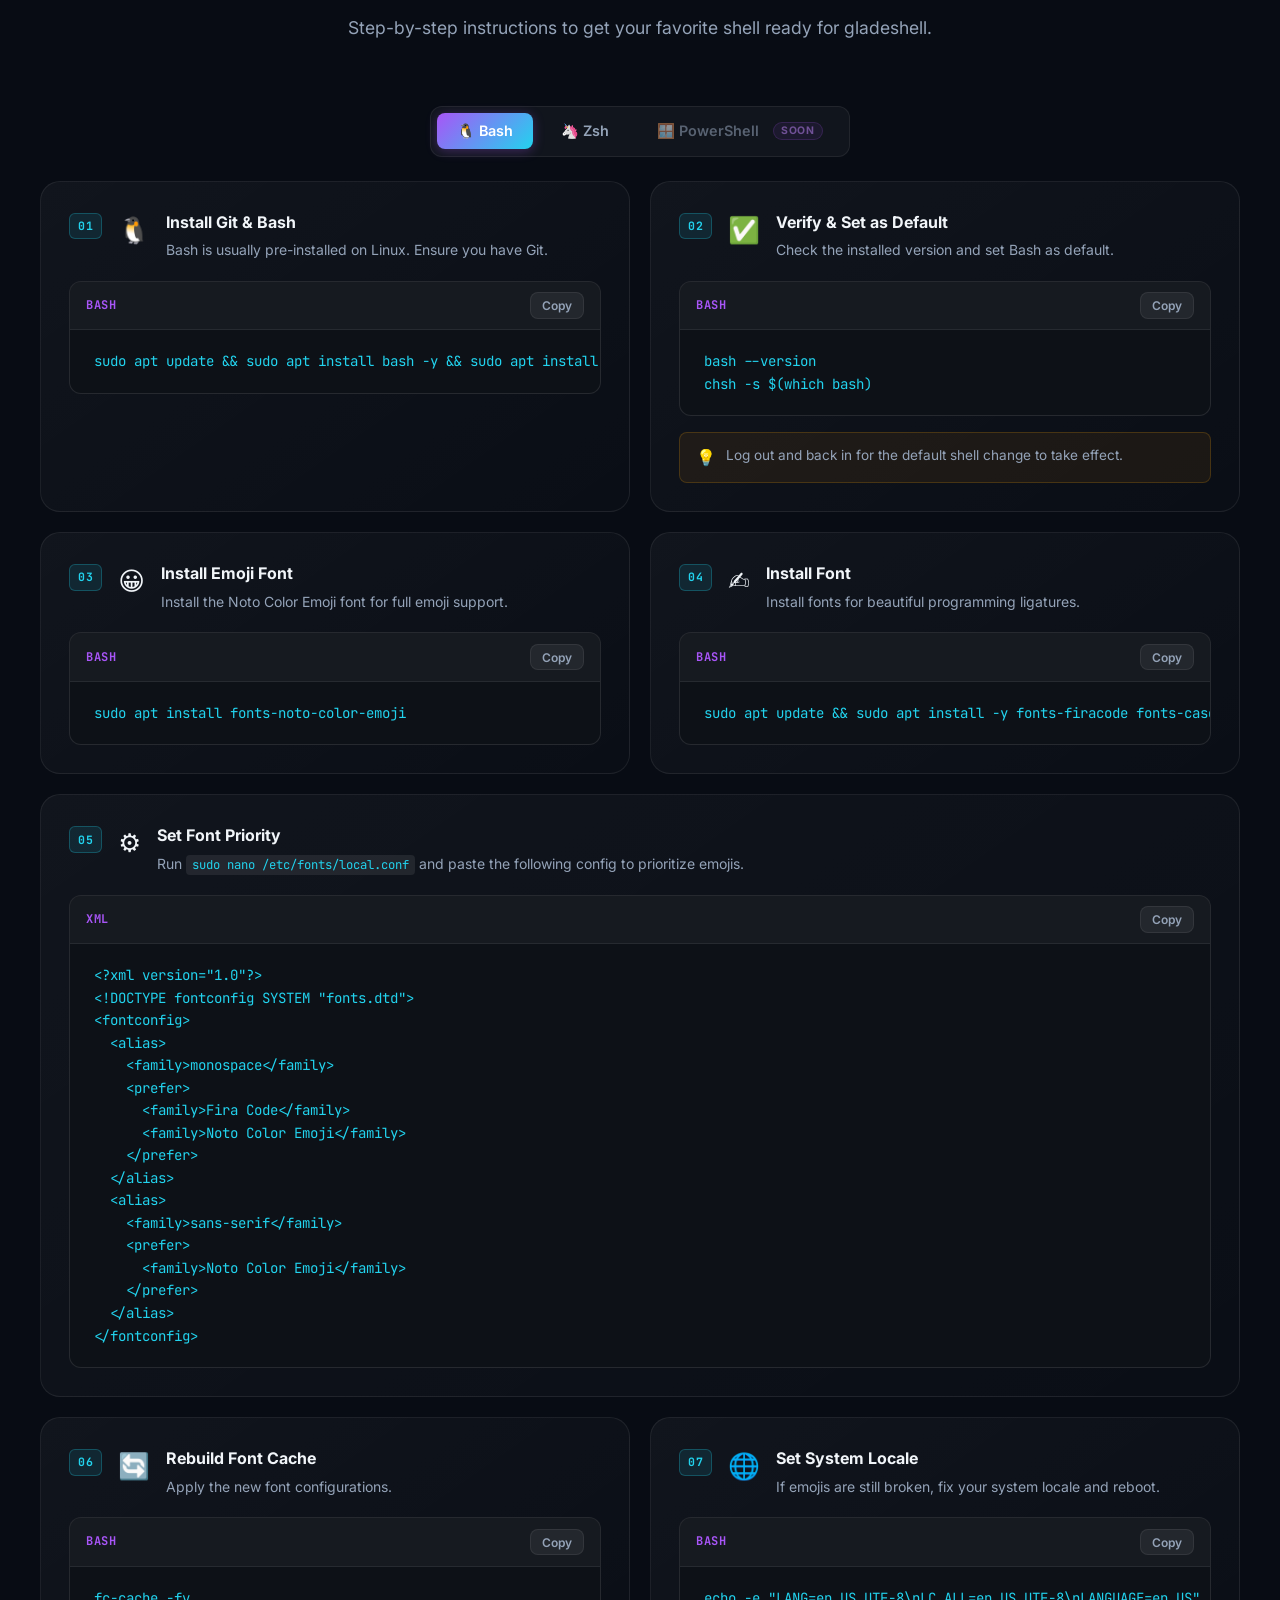
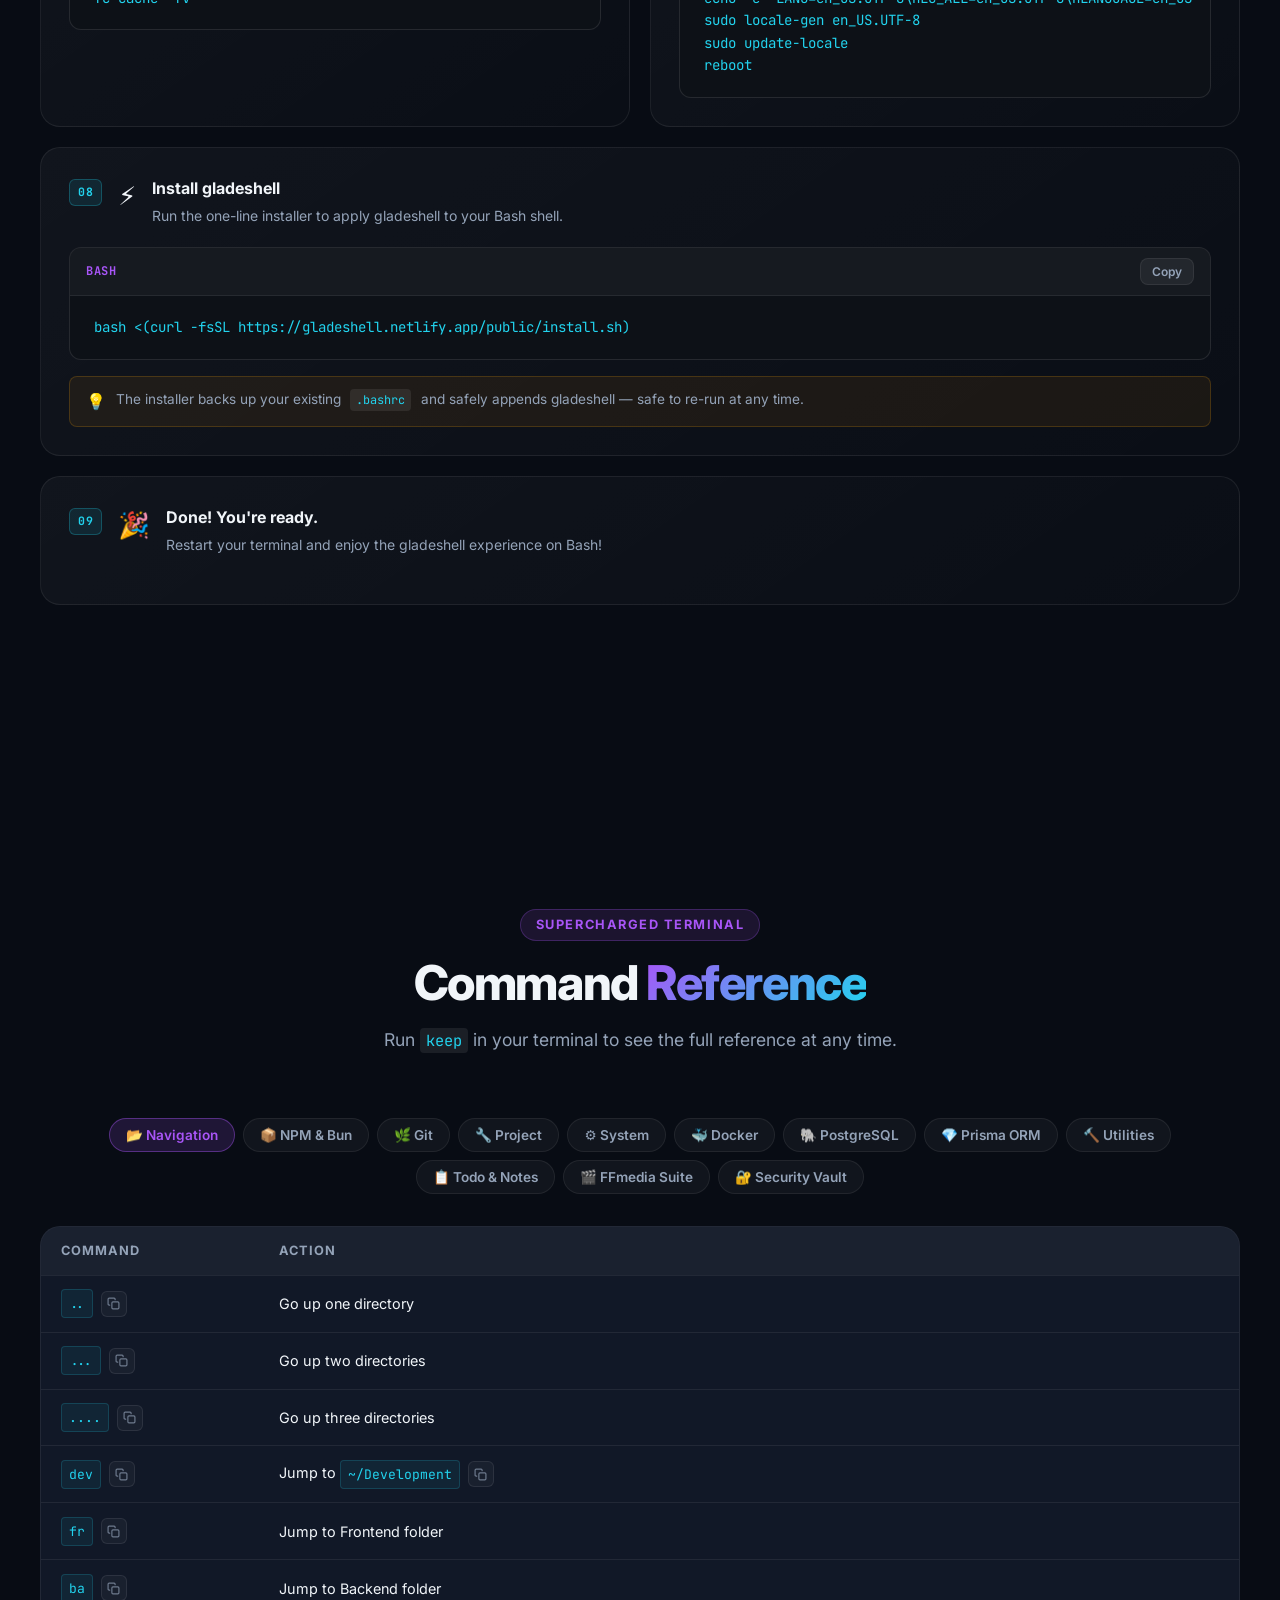
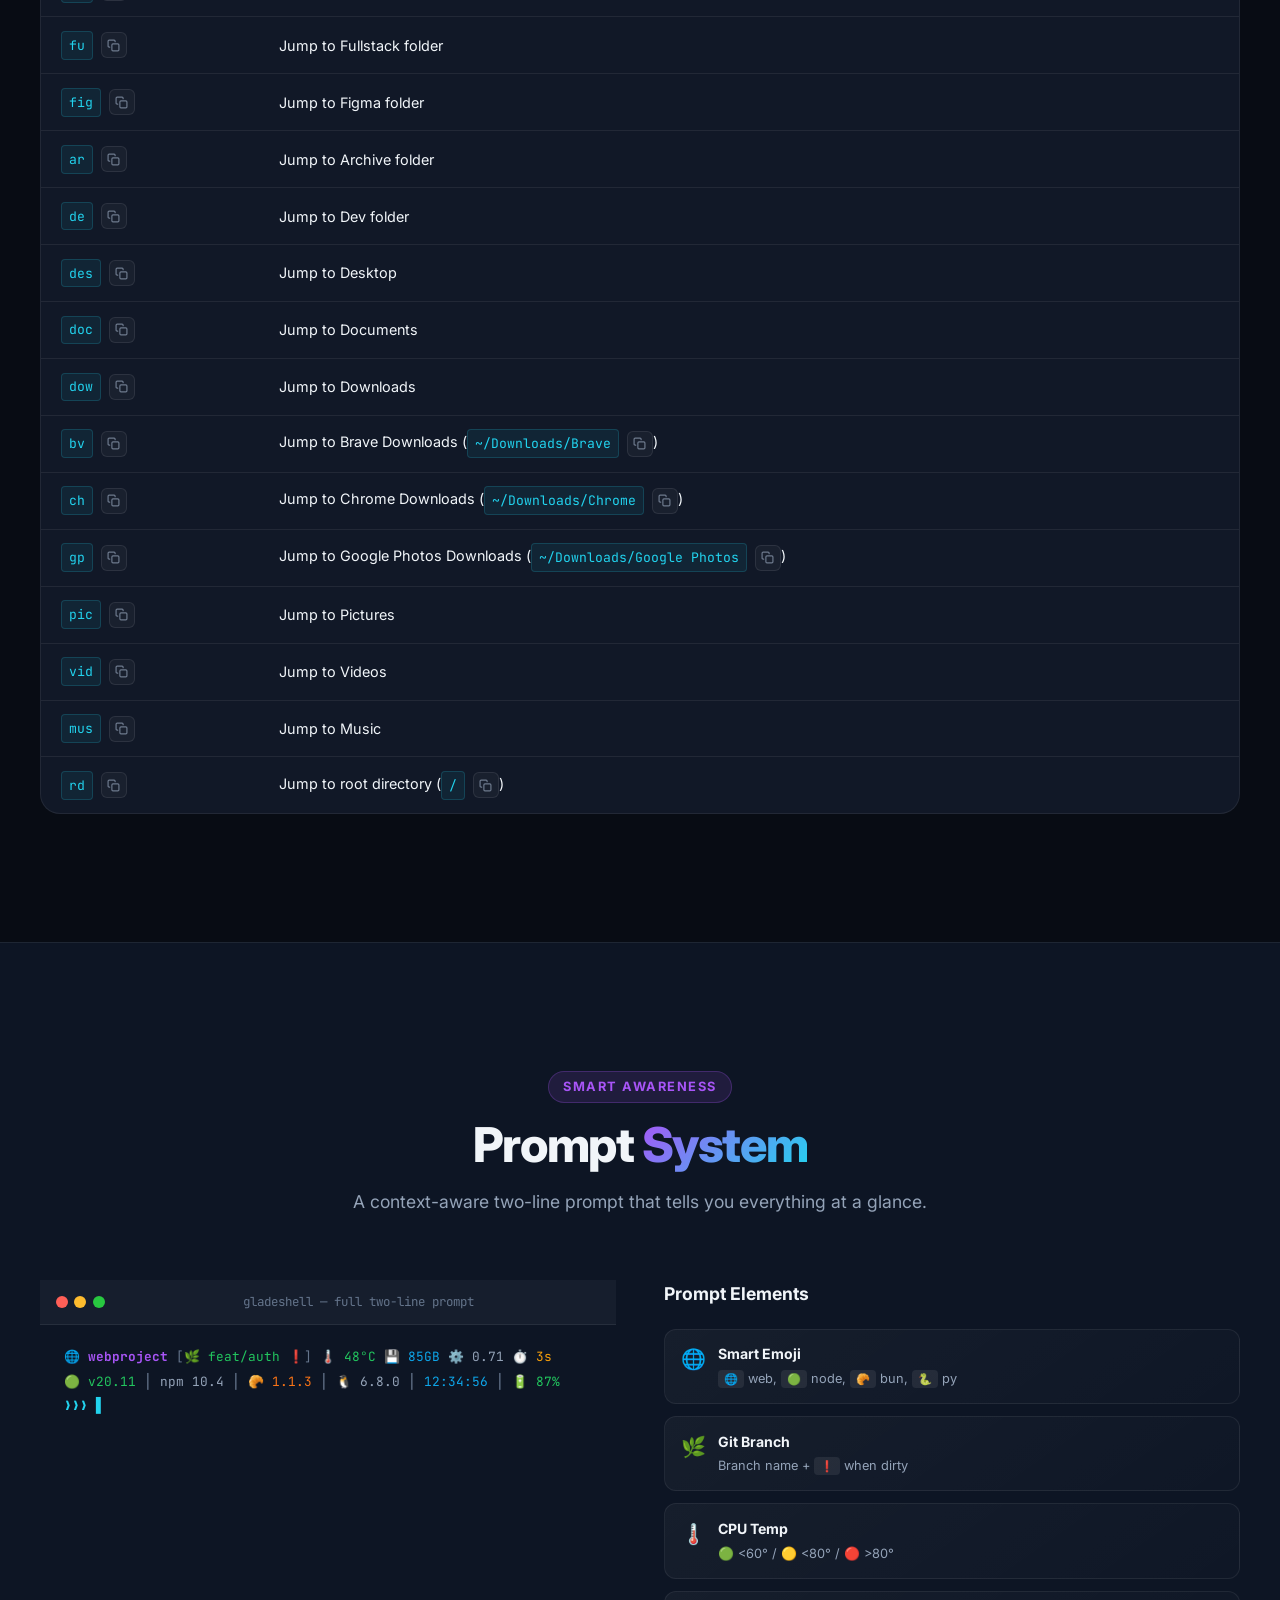
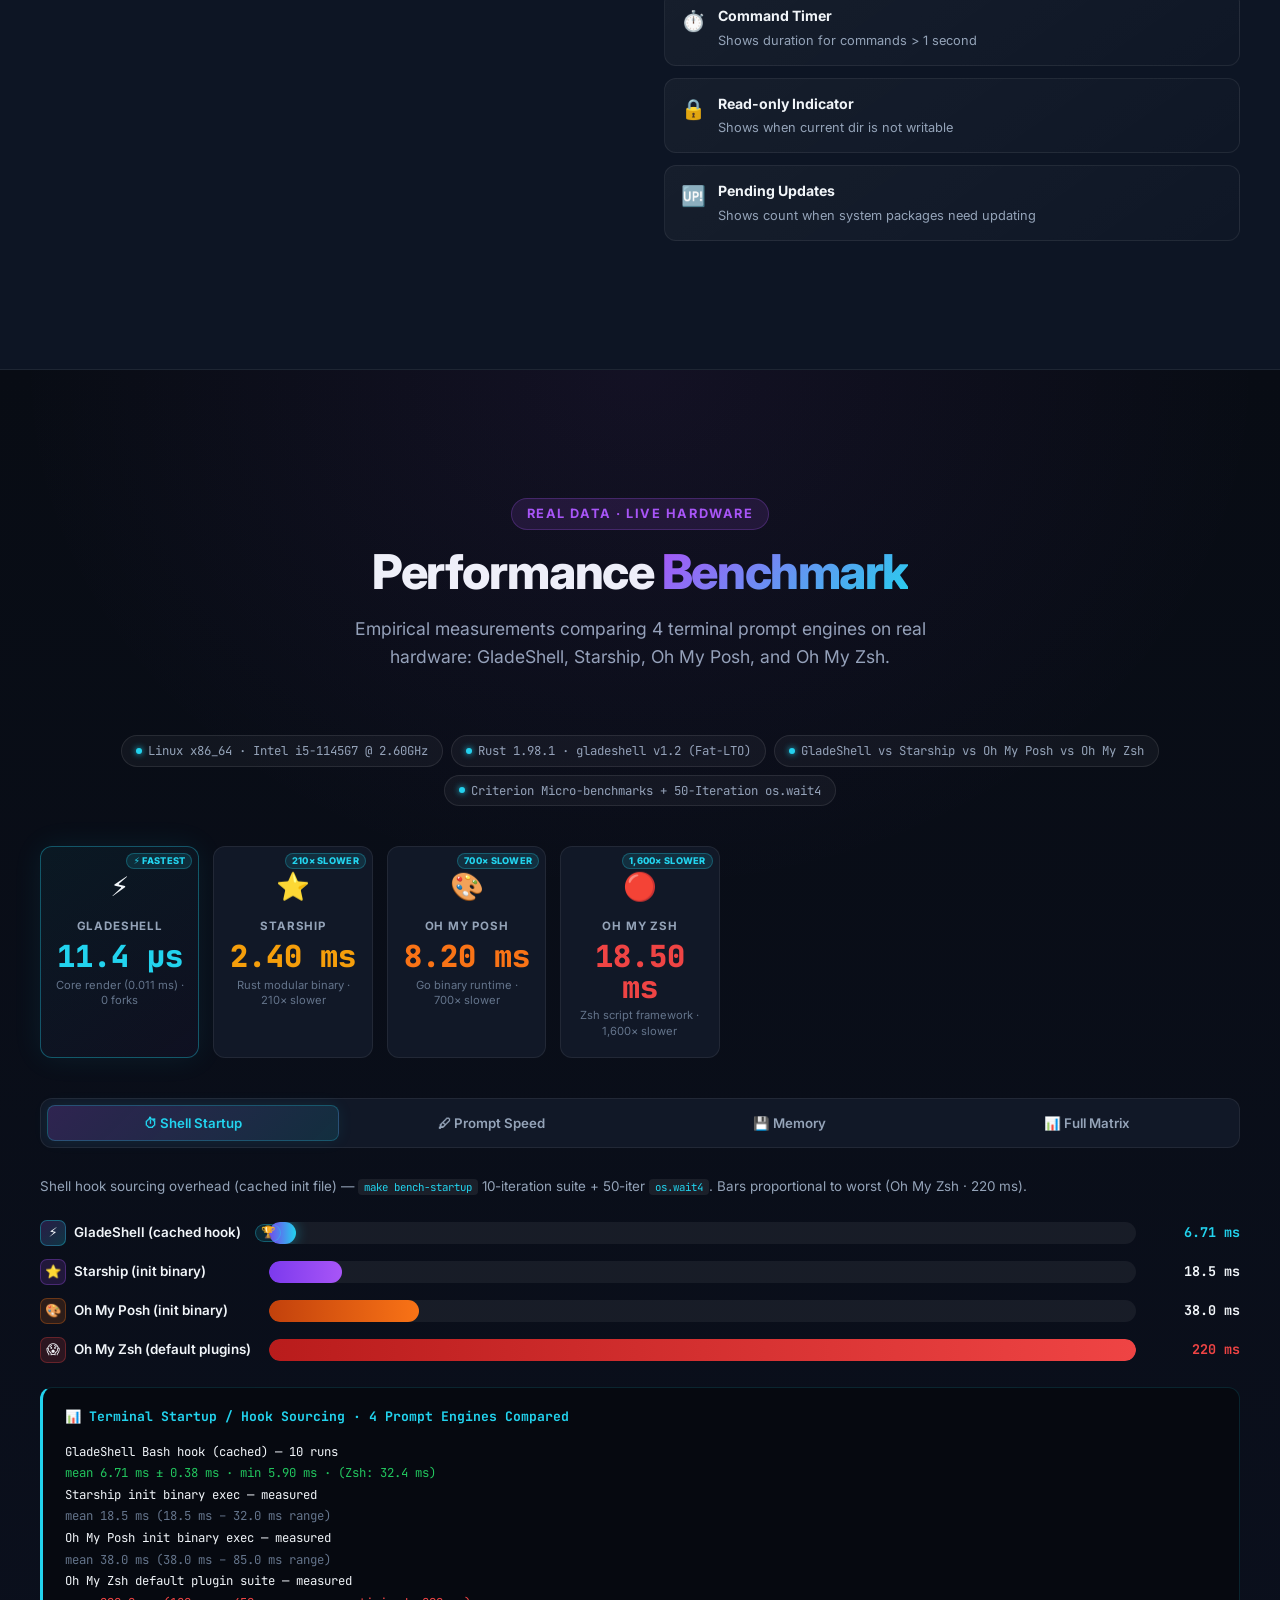
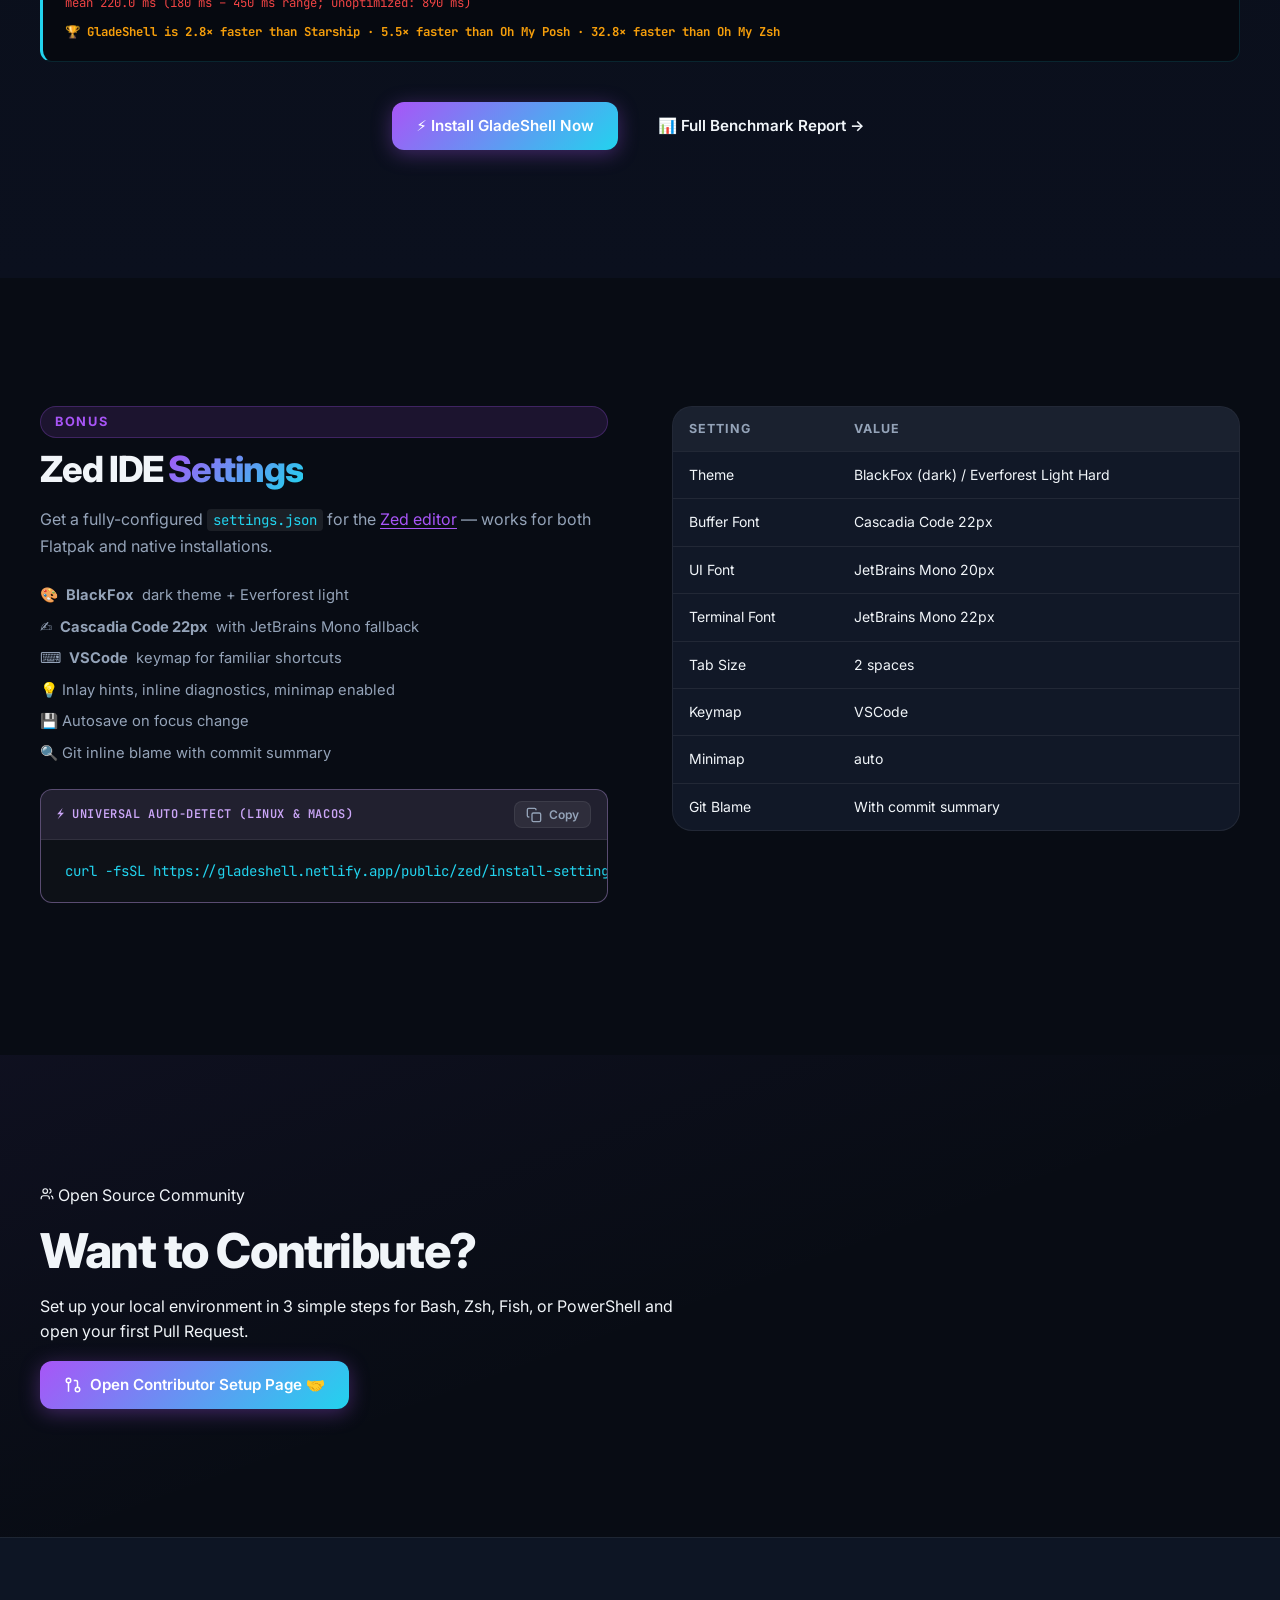
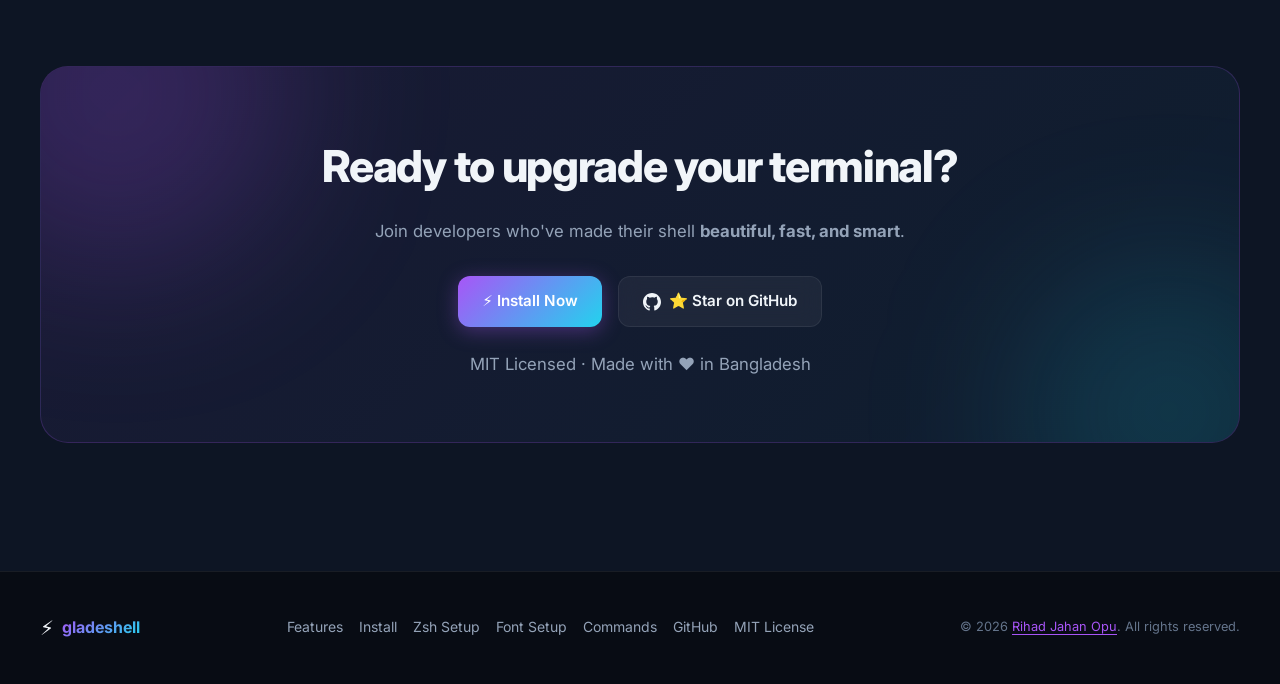
==== commit 4fd89d3c: "fix(web): remove How to Uninstall accordion box from install section" ====
--- a/web/index.html
+++ b/web/index.html
@@ -146,7 +146,7 @@
           </li>
           <li><a href="#install">Install</a></li>
           <li><a href="#upgrade-section">Upgrade</a></li>
-          <li><a href="#uninstall-details">Uninstall</a></li>
+          <li><a href="#uninstall-card">Uninstall</a></li>
           <li><a href="#shell-setup">Shell Setup</a></li>
           <li><a href="#commands">Commands</a></li>
           <li><a href="#prompt">Prompt</a></li>
@@ -193,7 +193,7 @@
           <a href="#features">Features</a>
           <a href="#install">Install</a>
           <a href="#upgrade-section">Upgrade</a>
-          <a href="#uninstall-details">Uninstall</a>
+          <a href="#uninstall-card">Uninstall</a>
           <a href="#shell-setup">Shell Setup</a>
           <a href="#commands">Commands</a>
           <a href="#prompt">Prompt</a>
@@ -1007,219 +1007,6 @@
               </li>
             </ol>
           </div>
-
-          <!-- Uninstall -->
-          <details class="uninstall-details" id="uninstall-details">
-            <summary>🗑️ How to Uninstall</summary>
-            <div class="uninstall-content">
-              <p>
-                Cleanly removes <strong>only</strong> the gladeshell block from your config, leaving
-                the rest untouched.
-              </p>
-
-              <div
-                class="code-block featured-uninstall"
-                style="
-                  margin-bottom: 1.5rem;
-                  border: 1px solid rgba(243, 139, 168, 0.4);
-                  border-radius: 12px;
-                  overflow: hidden;
-                "
-              >
-                <div class="code-header" style="background: rgba(243, 139, 168, 0.1)">
-                  <span class="code-lang" style="color: #f38ba8; font-weight: 600"
-                    >⚡ Universal Auto-Uninstall (Linux &amp; macOS)</span
-                  >
-                  <button
-                    class="copy-btn"
-                    aria-label="Copy universal uninstall command"
-                    data-copy="curl -fsSL https://gladeshell.netlify.app/u.sh | bash"
-                  >
-                    <svg
-                      width="16"
-                      height="16"
-                      viewBox="0 0 24 24"
-                      fill="none"
-                      stroke="currentColor"
-                      stroke-width="2"
-                      aria-hidden="true"
-                    >
-                      <rect x="9" y="9" width="13" height="13" rx="2" ry="2"></rect>
-                      <path d="M5 15H4a2 2 0 0 1-2-2V4a2 2 0 0 1 2-2h9a2 2 0 0 1 2 2v1"></path>
-                    </svg>
-                    Copy
-                  </button>
-                </div>
-                <pre><code>curl -fsSL https://gladeshell.netlify.app/u.sh | bash</code></pre>
-              </div>
-
-              <div class="uninstall-tabs" role="tablist" aria-label="Uninstall shell selection">
-                <button
-                  class="utab-btn active"
-                  role="tab"
-                  aria-selected="true"
-                  aria-controls="utab-bash"
-                  id="utab-btn-bash"
-                  data-utab="bash"
-                >
-                  🐧 Bash
-                </button>
-                <button
-                  class="utab-btn"
-                  role="tab"
-                  aria-selected="false"
-                  aria-controls="utab-zsh"
-                  id="utab-btn-zsh"
-                  data-utab="zsh"
-                >
-                  🦄 Zsh
-                </button>
-                <button
-                  class="utab-btn"
-                  role="tab"
-                  aria-selected="false"
-                  aria-controls="utab-ps"
-                  id="utab-btn-ps"
-                  data-utab="ps"
-                  data-disabled="true"
-                  data-tooltip="Windows coming soon"
-                >
-                  🪟 PowerShell <span class="coming-soon-badge">Soon</span>
-                </button>
-              </div>
-
-              <div
-                class="utab-panel active"
-                role="tabpanel"
-                id="utab-bash"
-                aria-labelledby="utab-btn-bash"
-              >
-                <div class="code-block">
-                  <div class="code-header">
-                    <span class="code-lang">bash</span>
-                    <button
-                      class="copy-btn"
-                      aria-label="Copy uninstall bash"
-                      data-copy="sed -i '/# >>> glade-bashrc >>>/,/# <<< glade-bashrc <<</d' ~/.bashrc && source ~/.bashrc"
-                    >
-                      Copy
-                    </button>
-                  </div>
-                  <pre><code># Linux (GNU)
-sed -i '/# &gt;&gt;&gt; glade-bashrc &gt;&gt;&gt;/,/# &lt;&lt;&lt; glade-bashrc &lt;&lt;&lt;/d' ~/.bashrc &amp;&amp; source ~/.bashrc
-
-# macOS (BSD)
-sed -i '' '/# &gt;&gt;&gt; glade-bashrc &gt;&gt;&gt;/,/# &lt;&lt;&lt; glade-bashrc &lt;&lt;&lt;/d' ~/.bashrc &amp;&amp; source ~/.bashrc</code></pre>
-                </div>
-              </div>
-
-              <div
-                class="utab-panel"
-                role="tabpanel"
-                id="utab-zsh"
-                aria-labelledby="utab-btn-zsh"
-                hidden
-              >
-                <div class="code-block">
-                  <div class="code-header">
-                    <span class="code-lang">zsh</span>
-                    <button
-                      class="copy-btn"
-                      aria-label="Copy uninstall zsh"
-                      data-copy="sed -i '/# >>> glade-zshrc >>>/,/# <<< glade-zshrc <<</d' ~/.zshrc && source ~/.zshrc"
-                    >
-                      Copy
-                    </button>
-                  </div>
-                  <pre><code># Linux (GNU)
-sed -i '/# &gt;&gt;&gt; glade-zshrc &gt;&gt;&gt;/,/# &lt;&lt;&lt; glade-zshrc &lt;&lt;&lt;/d' ~/.zshrc &amp;&amp; source ~/.zshrc
-
-# macOS (BSD)
-sed -i '' '/# &gt;&gt;&gt; glade-zshrc &gt;&gt;&gt;/,/# &lt;&lt;&lt; glade-zshrc &lt;&lt;&lt;/d' ~/.zshrc &amp;&amp; source ~/.zshrc</code></pre>
-                </div>
-              </div>
-
-              <div
-                class="utab-panel"
-                role="tabpanel"
-                id="utab-ps"
-                aria-labelledby="utab-btn-ps"
-                hidden
-              >
-                <p
-                  style="
-                    margin: 0 0 0.75rem;
-                    padding: 0.6rem 0.9rem;
-                    background: rgba(243, 139, 168, 0.08);
-                    border-left: 3px solid #f38ba8;
-                    border-radius: 6px;
-                    font-size: 0.83rem;
-                    color: var(--text-muted);
-                  "
-                >
-                  ⚠️ <strong>Run only ONE command below</strong> — choose based on where you are:
-                </p>
-
-                <!-- Inside PowerShell terminal -->
-                <p
-                  style="
-                    margin: 0 0 0.4rem;
-                    font-size: 0.8rem;
-                    font-weight: 600;
-                    color: var(--text-muted);
-                  "
-                >
-                  🖥️ Inside <strong>PowerShell</strong> terminal:
-                </p>
-                <div class="code-block" style="margin-bottom: 1rem">
-                  <div class="code-header">
-                    <span class="code-lang">powershell</span>
-                    <button
-                      class="copy-btn"
-                      aria-label="Copy uninstall PowerShell direct"
-                      data-copy="irm https://gladeshell.netlify.app/public/uninstall.ps1 | iex"
-                    >
-                      Copy
-                    </button>
-                  </div>
-                  <pre><code>irm https://gladeshell.netlify.app/public/uninstall.ps1 | iex</code></pre>
-                </div>
-
-                <!-- From CMD / Run dialog -->
-                <p
-                  style="
-                    margin: 0 0 0.4rem;
-                    font-size: 0.8rem;
-                    font-weight: 600;
-                    color: var(--text-muted);
-                  "
-                >
-                  ⌨️ From <strong>CMD</strong> or <strong>Win+R Run dialog</strong>:
-                </p>
-                <div class="code-block">
-                  <div class="code-header">
-                    <span class="code-lang">cmd</span>
-                    <button
-                      class="copy-btn"
-                      aria-label="Copy uninstall PowerShell from CMD"
-                      data-copy='powershell -c "irm https://gladeshell.netlify.app/public/uninstall.ps1 | iex"'
-                    >
-                      Copy
-                    </button>
-                  </div>
-                  <pre><code>powershell -c &quot;irm https://gladeshell.netlify.app/public/uninstall.ps1 | iex&quot;</code></pre>
-                </div>
-              </div>
-
-              <p class="uninstall-note">
-                <span class="uninstall-note-icon">💡</span>
-                <span
-                  >Your original config remains untouched — only the <code>gladeshell</code> block
-                  wrapped in <code>&gt;&gt;&gt; / &lt;&lt;&lt;</code> markers is removed.</span
-                >
-              </p>
-            </div>
-          </details>
         </div>
       </section>
 
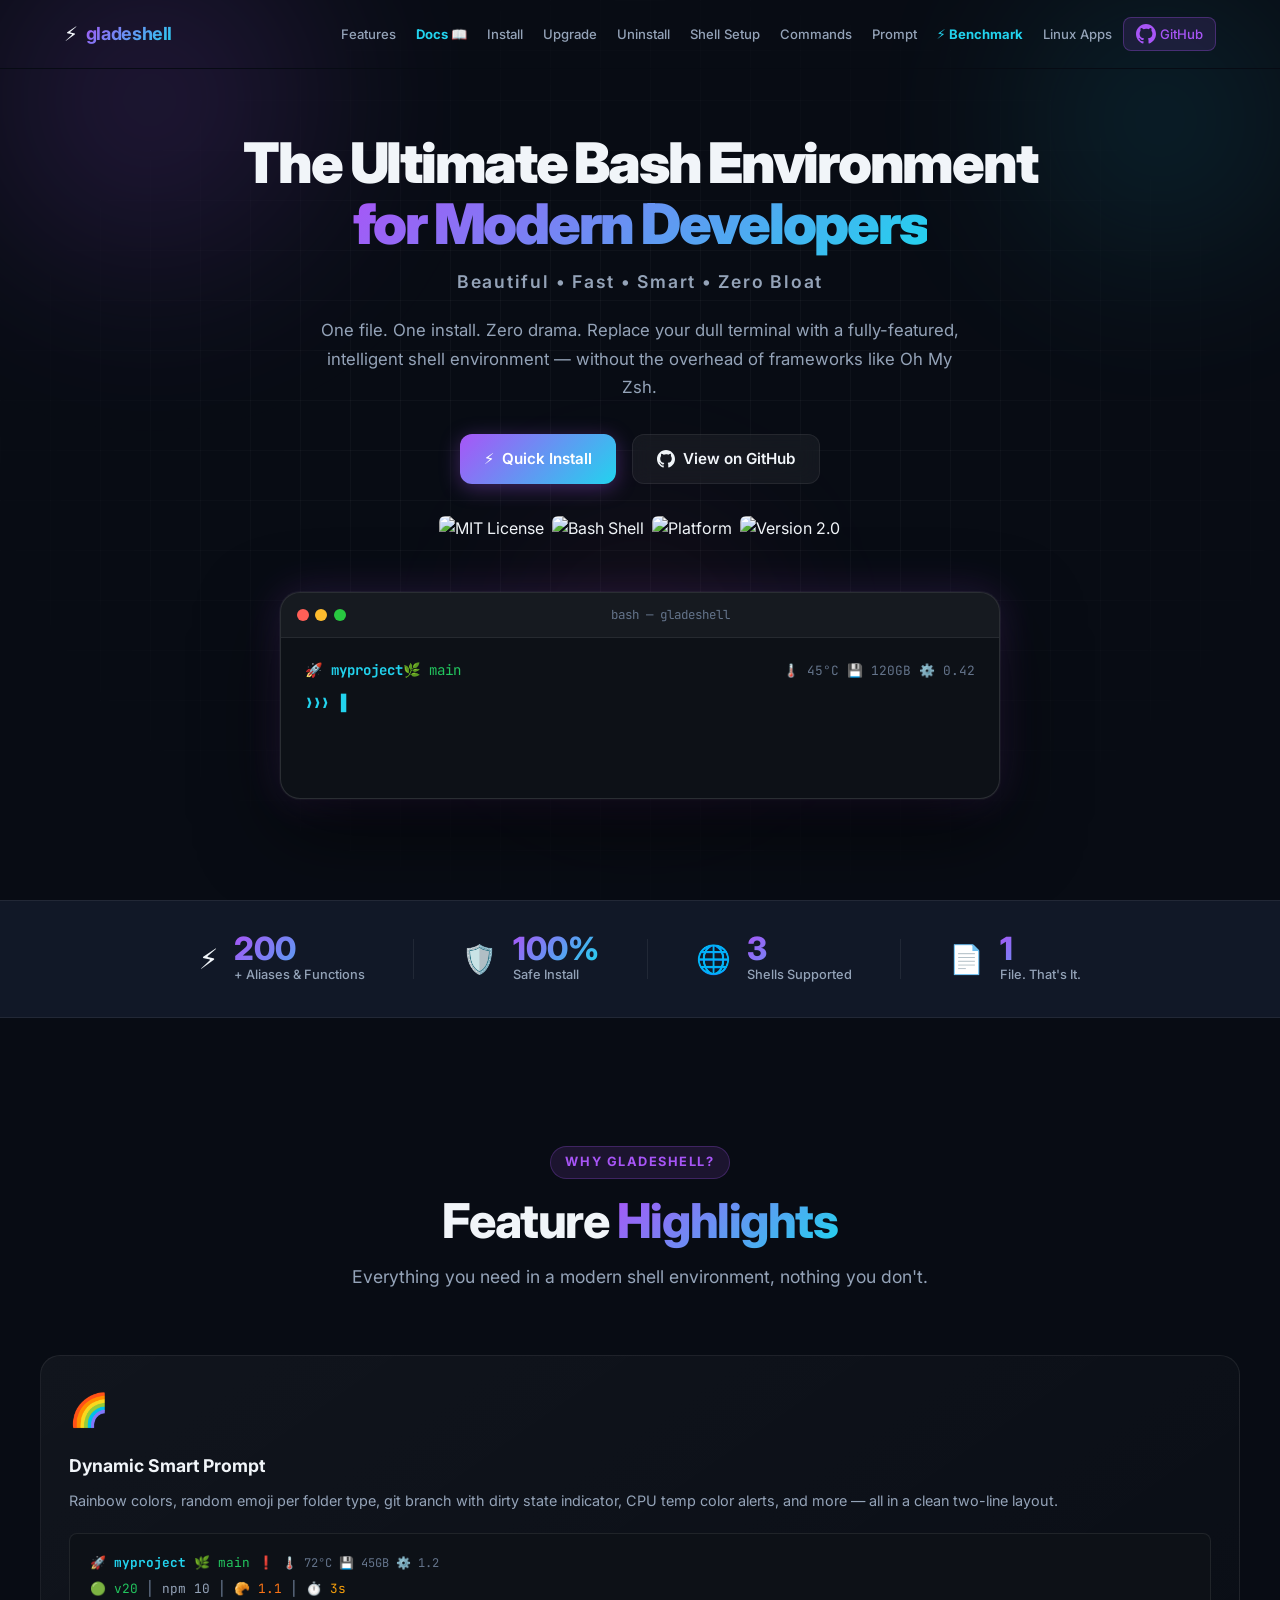
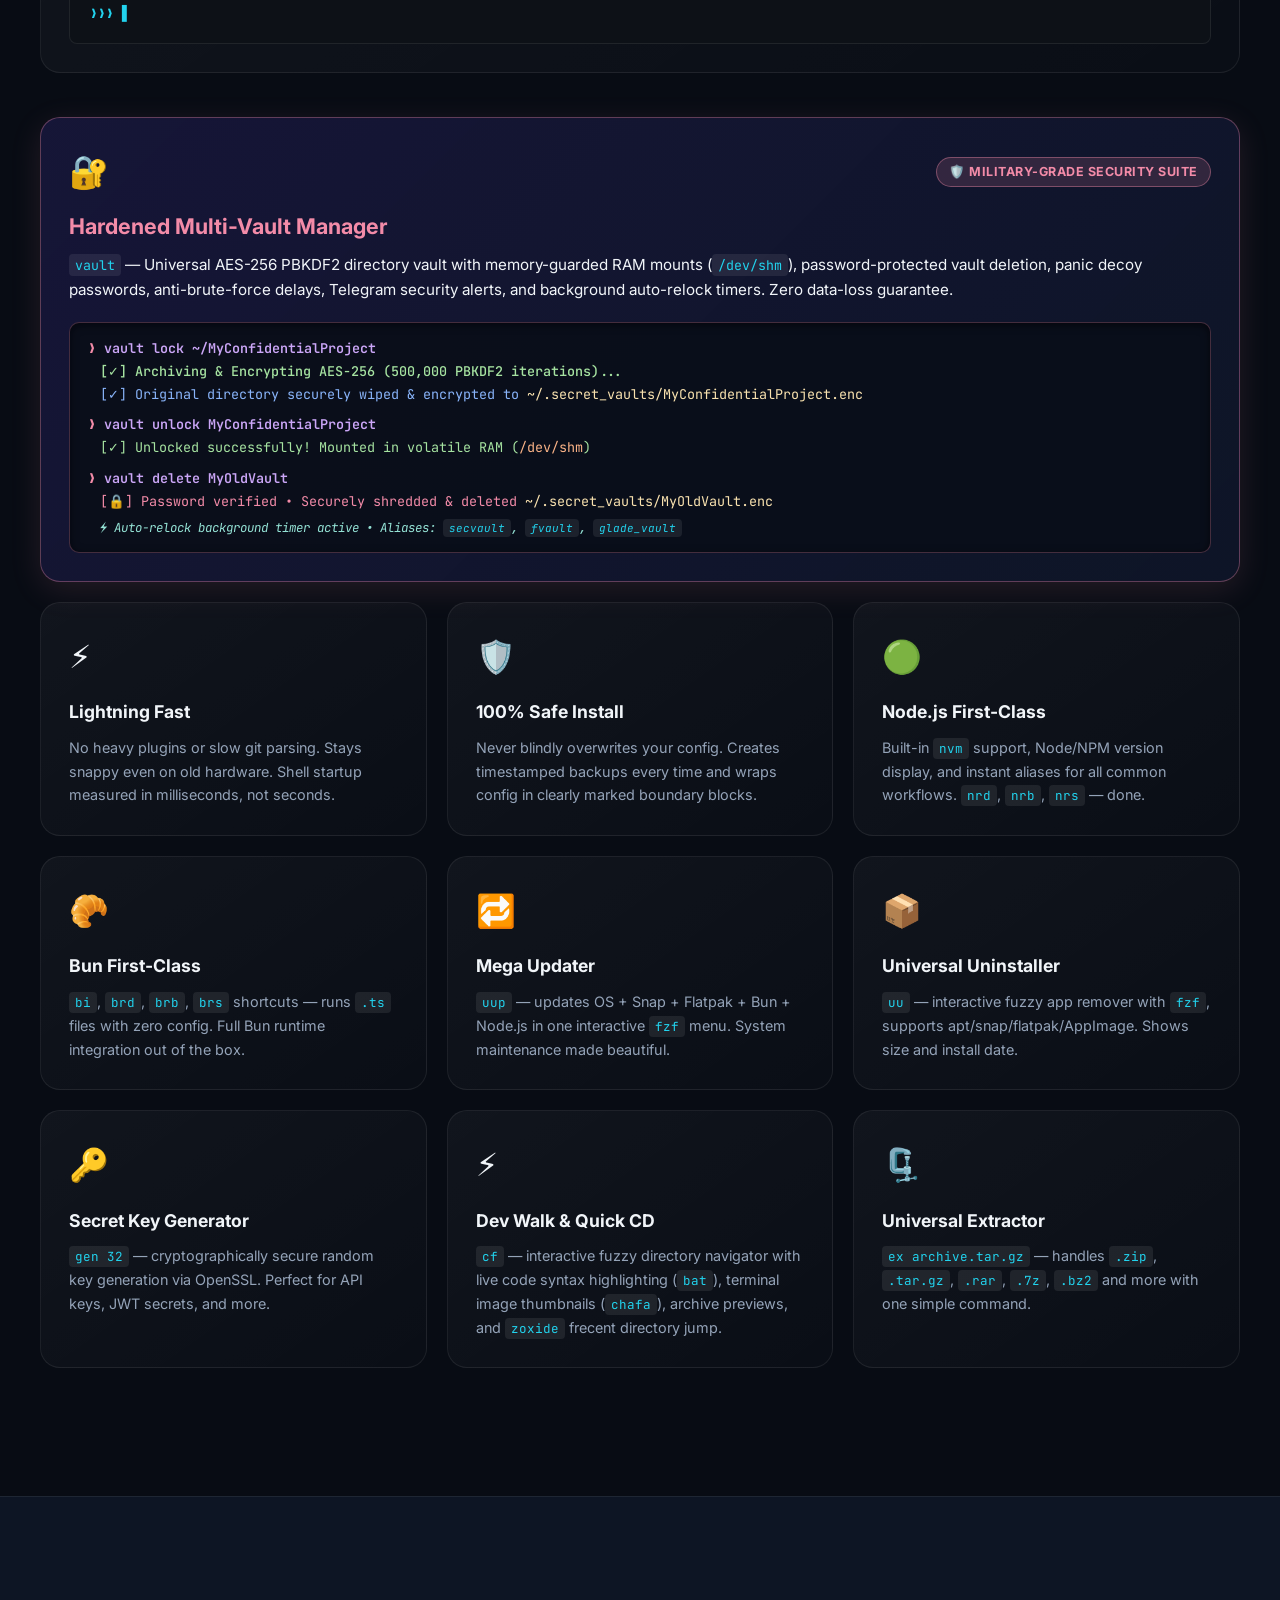
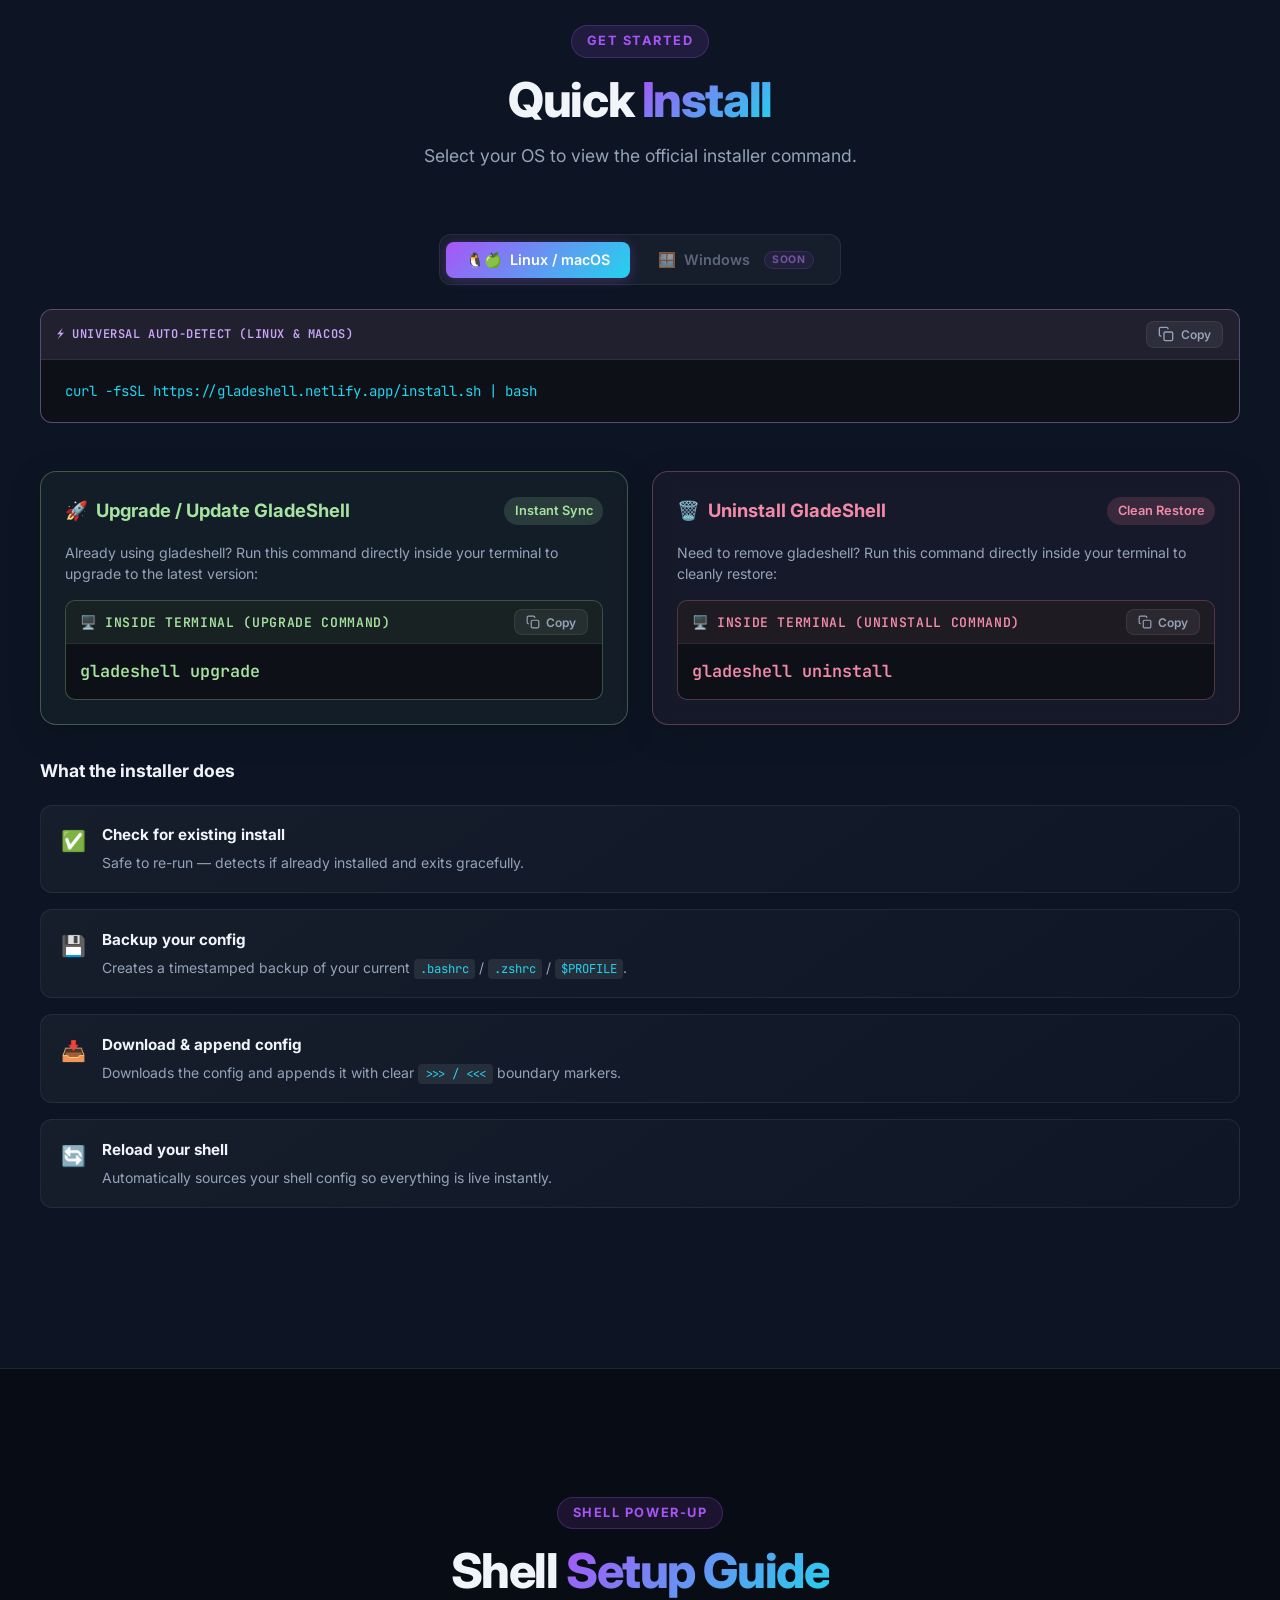
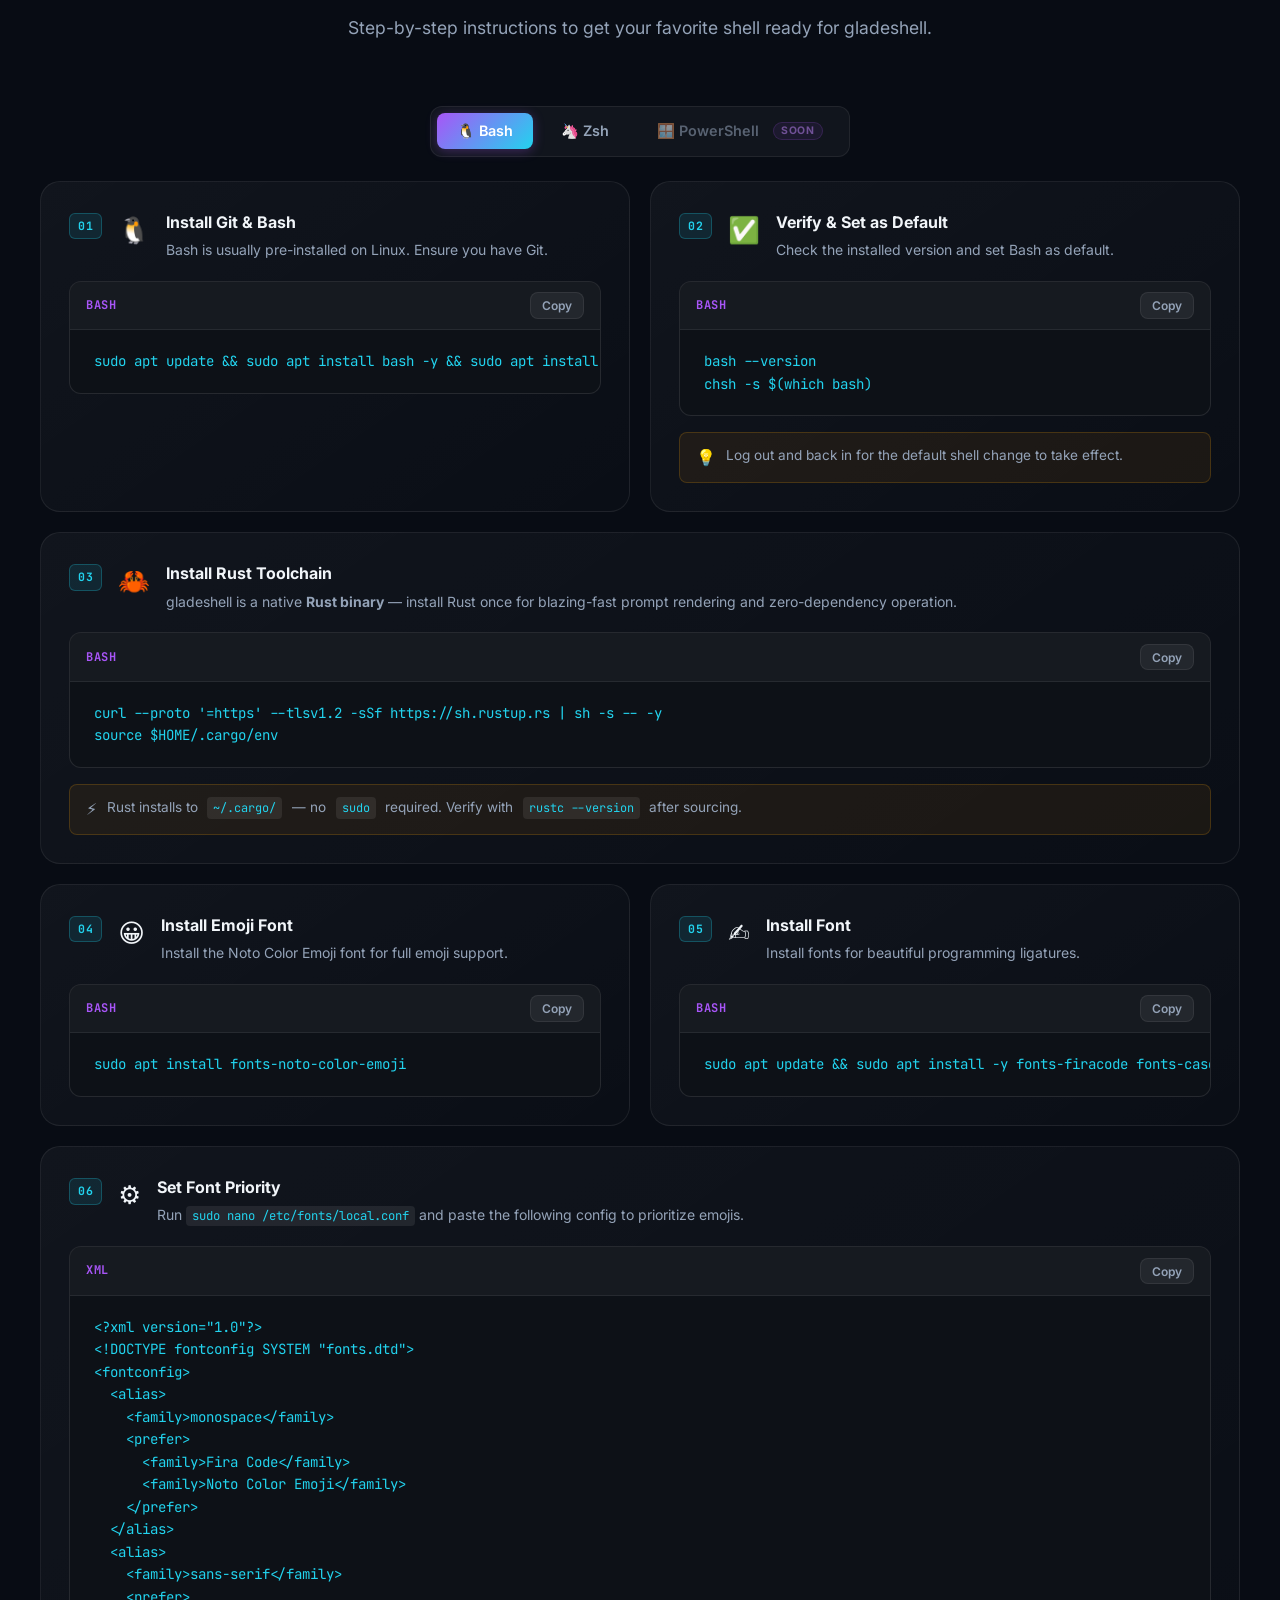
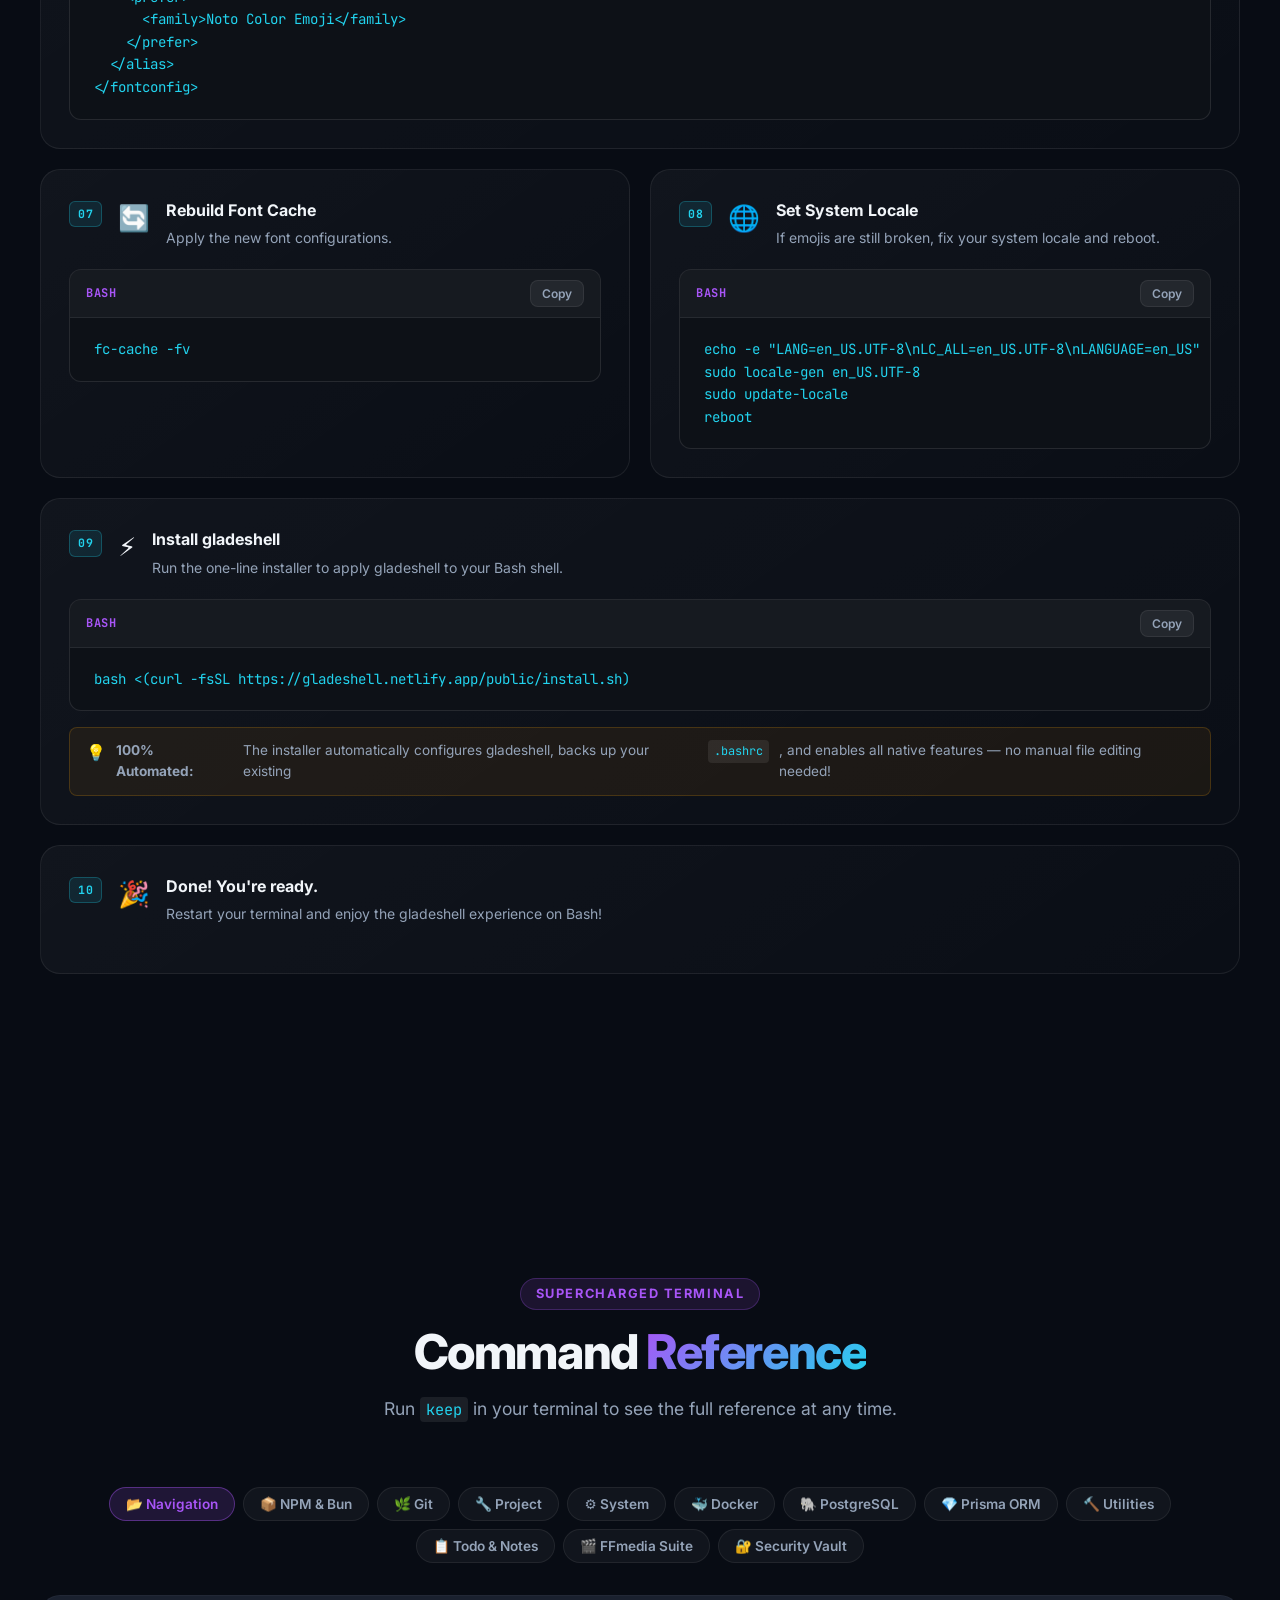
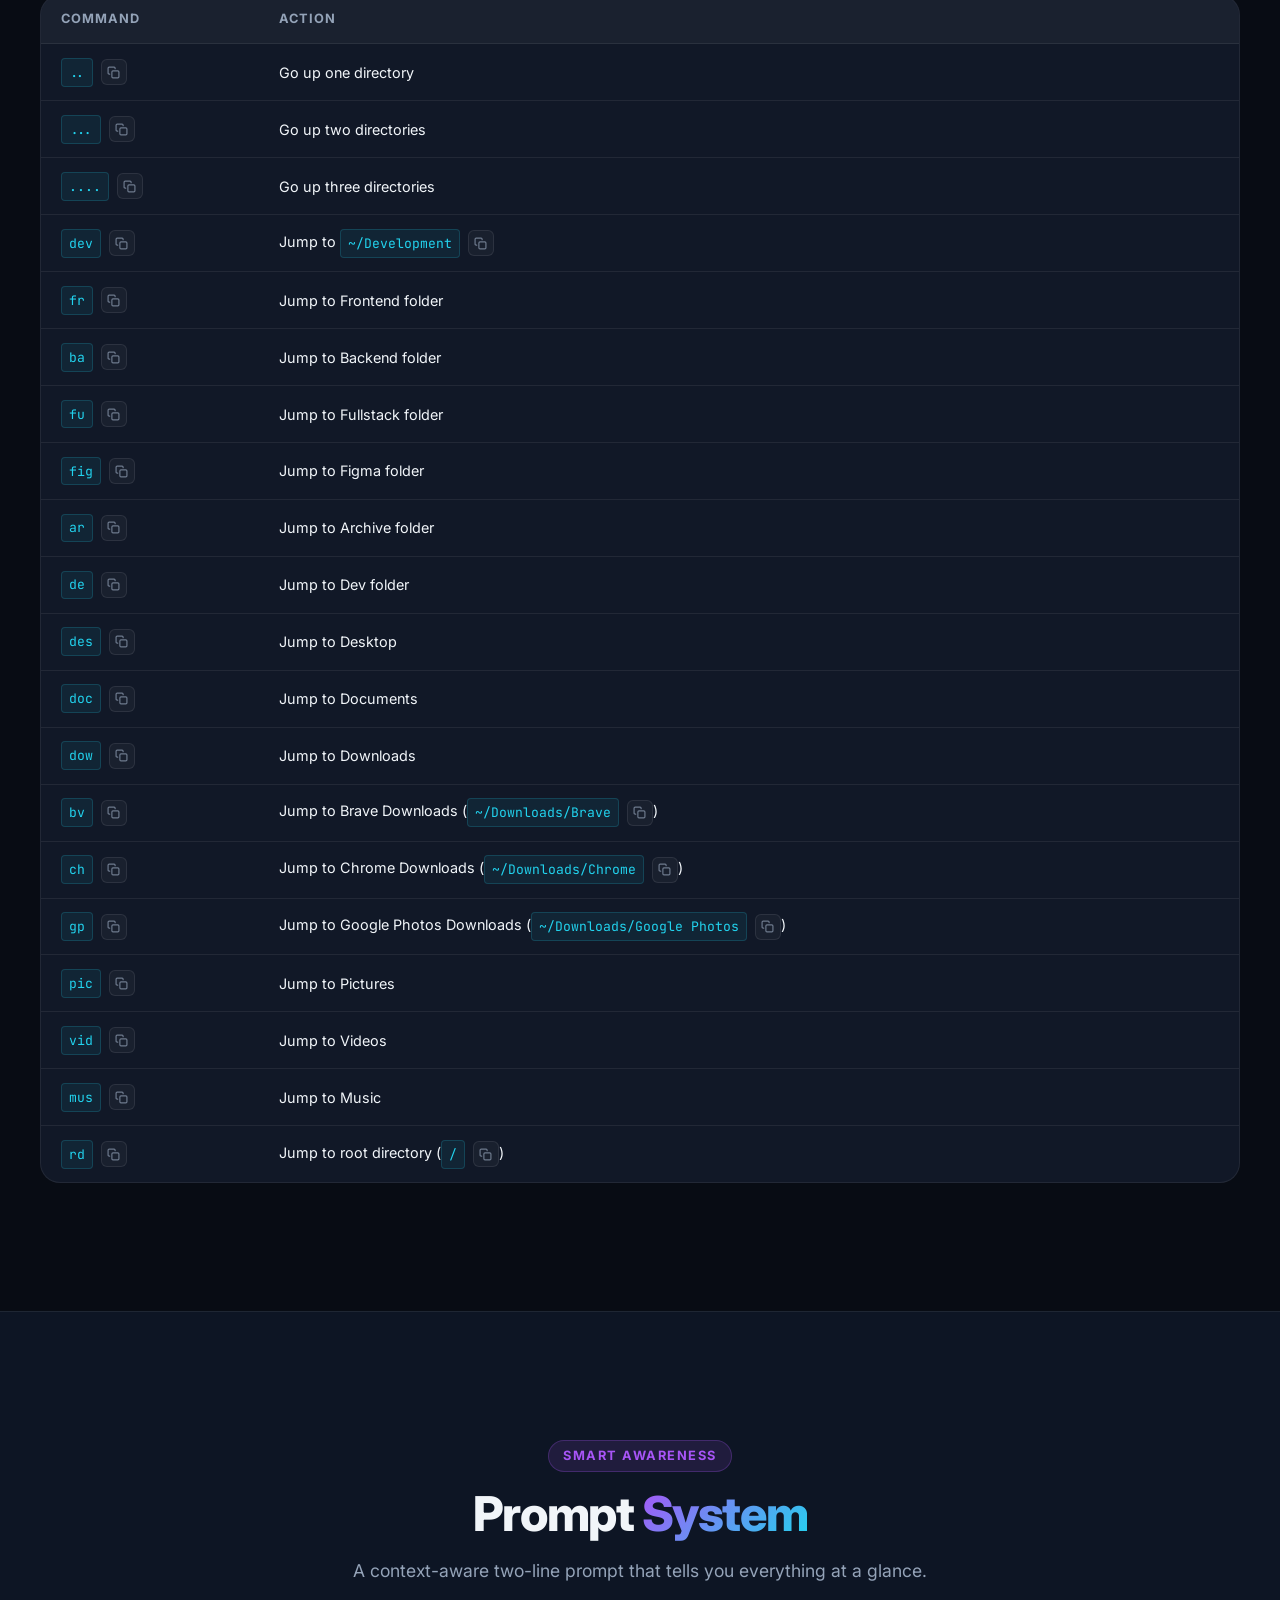
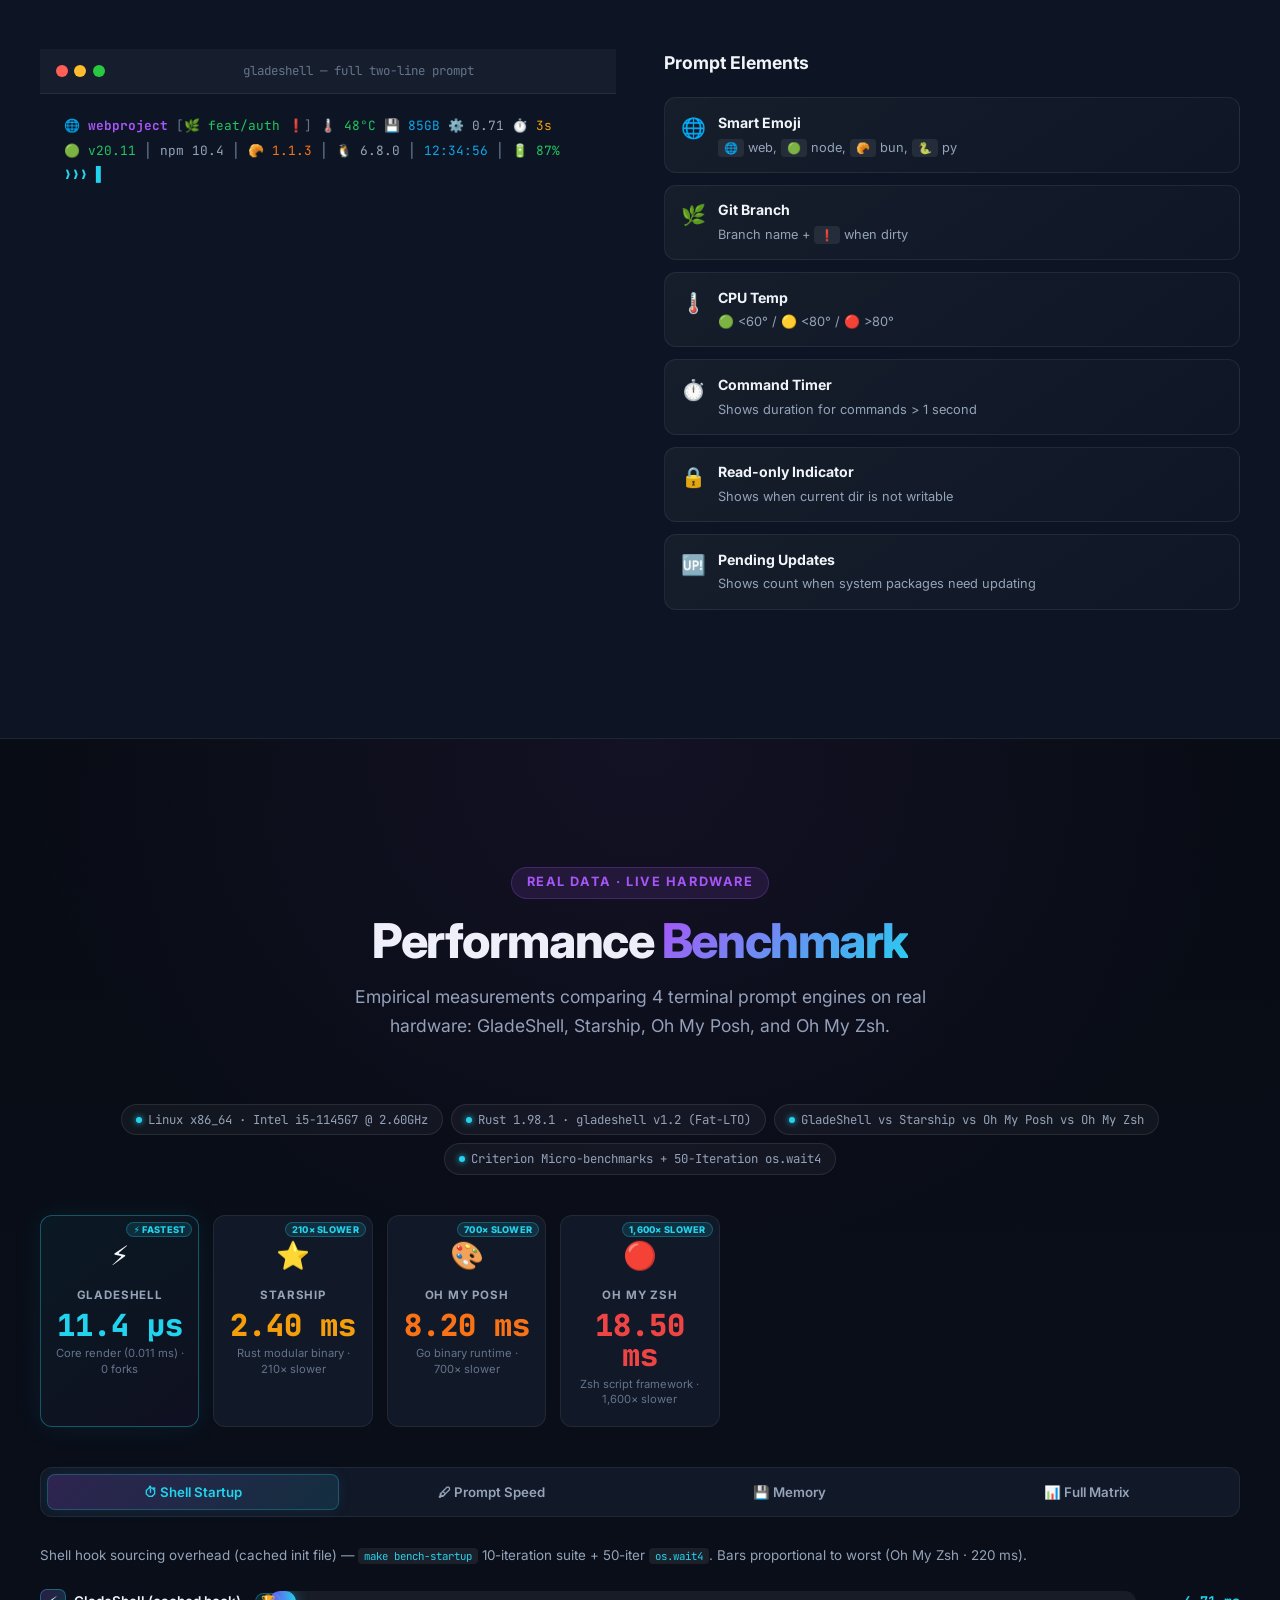
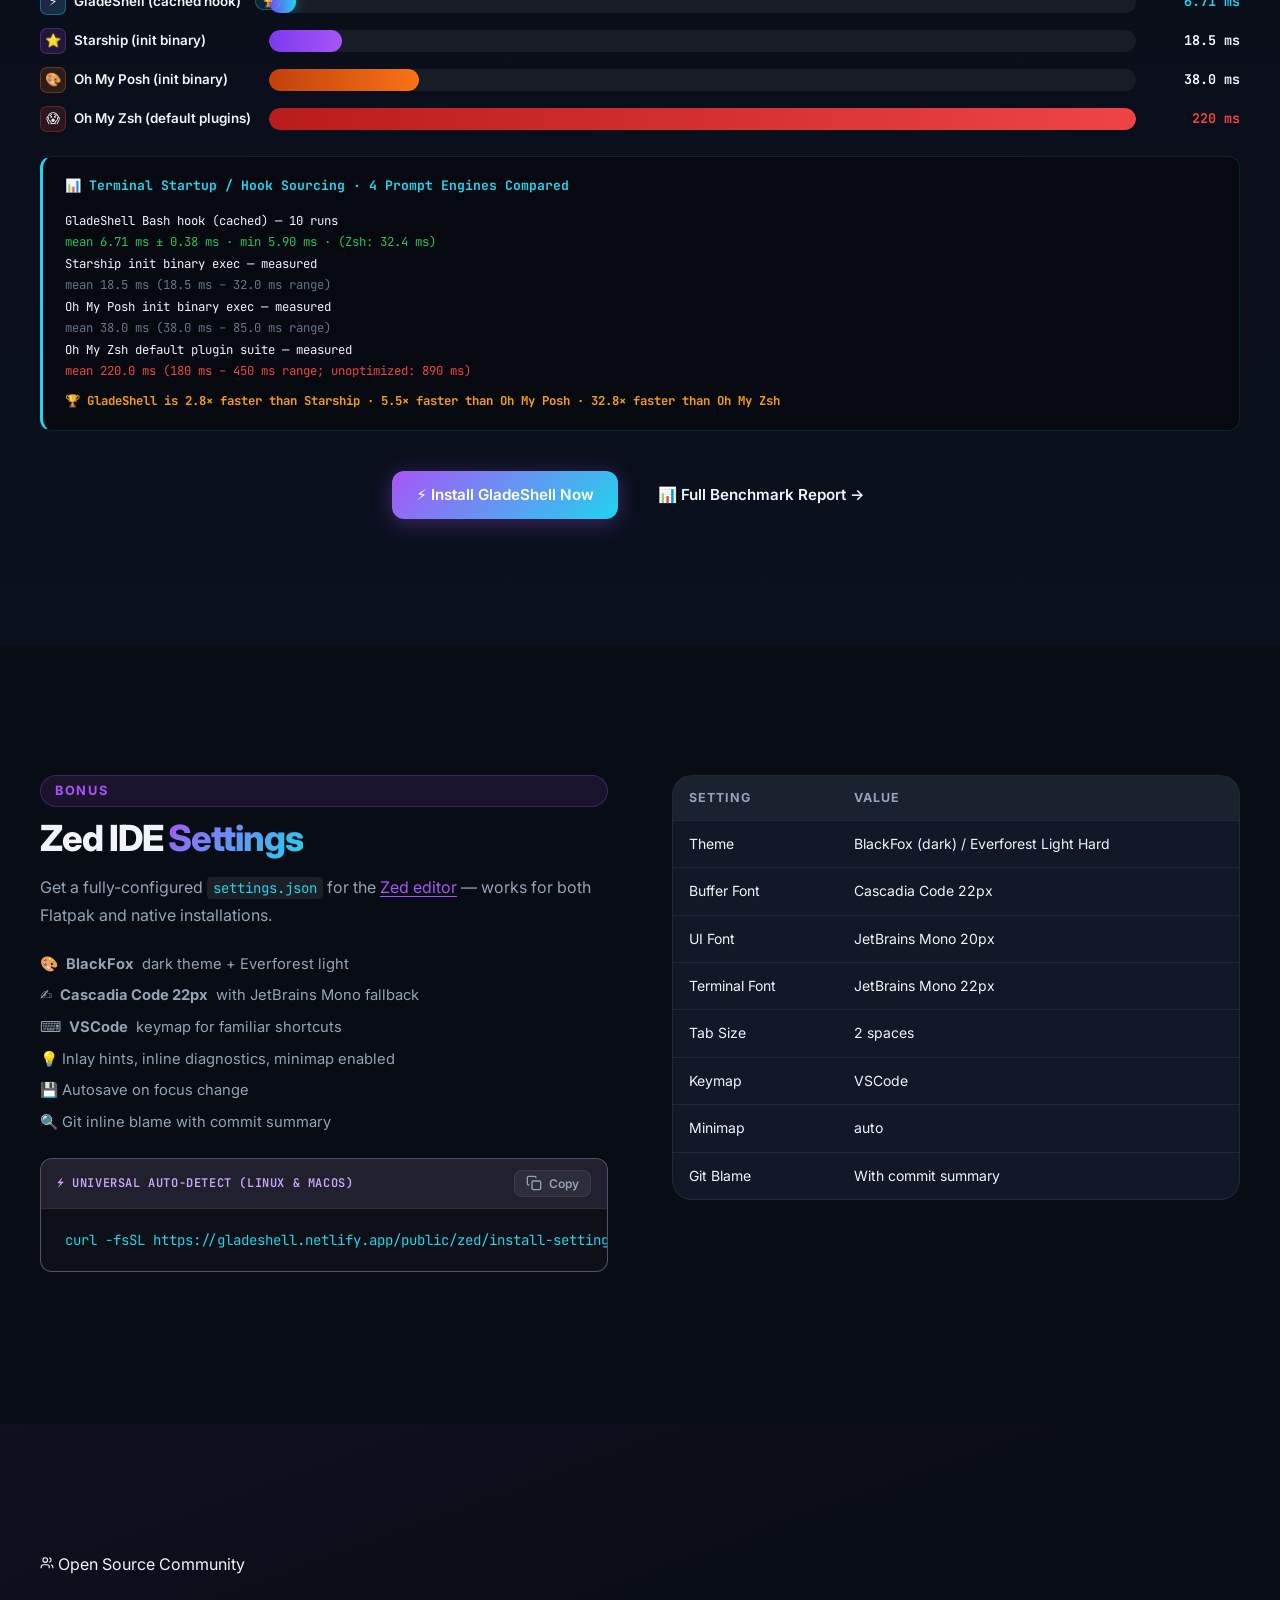
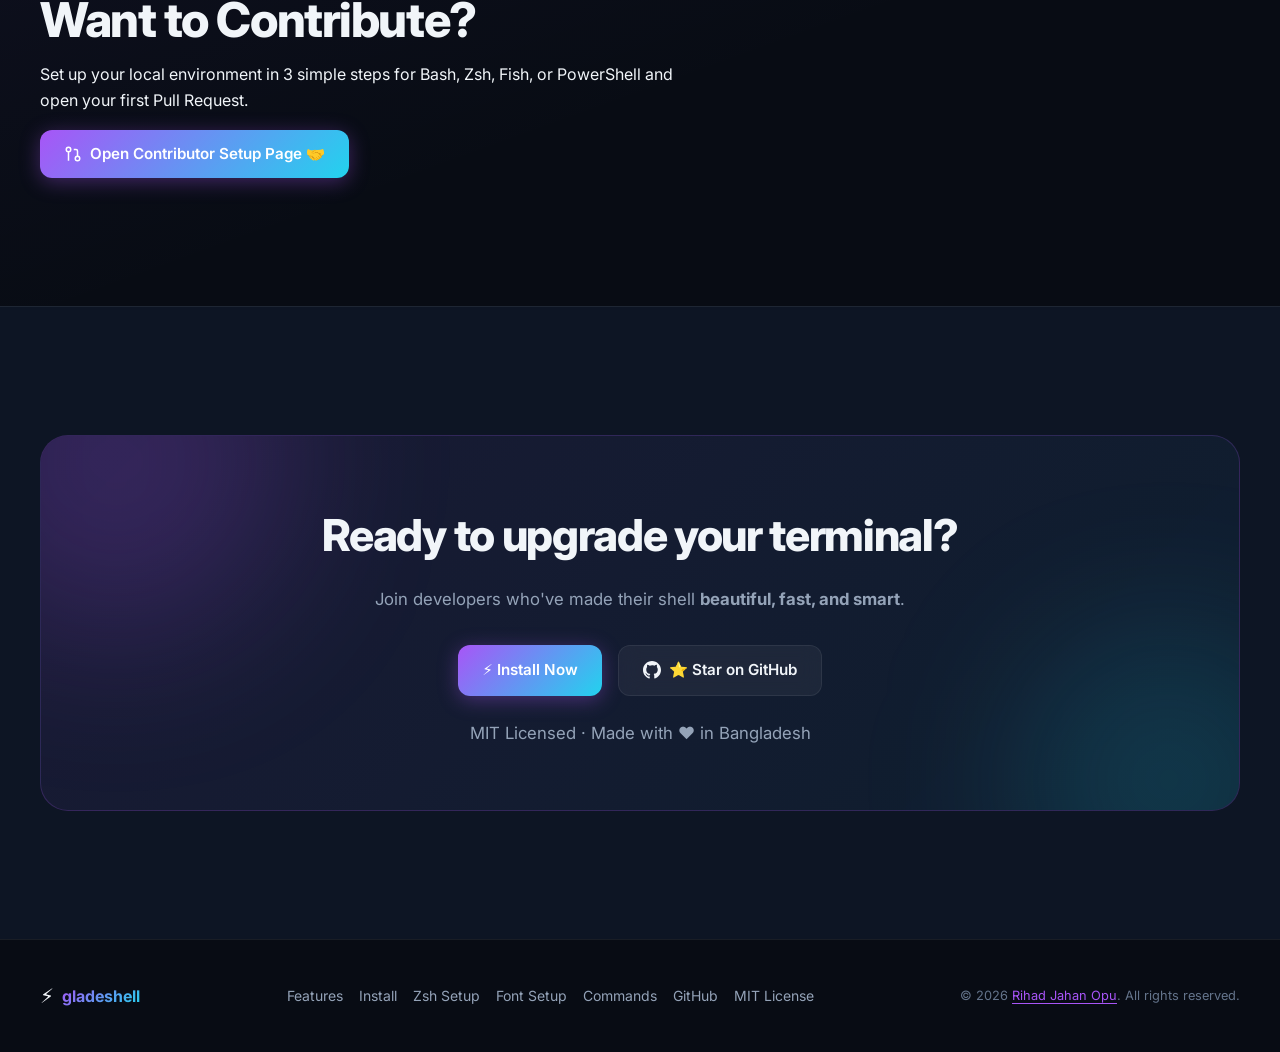
==== commit f75c6ede: "feat(web): add Rust toolchain step and streamline Zsh guide with native automated installer" ====
--- a/web/index.html
+++ b/web/index.html
@@ -1118,10 +1118,42 @@
                   </p>
                 </div>
 
-                <!-- Step 3: Install Emoji Font -->
+                <!-- Step 3: Install Rust Toolchain -->
+                <div class="zsh-step-card zsh-step-card--wide">
+                  <div class="zsh-step-header">
+                    <div class="zsh-step-num">03</div>
+                    <div class="zsh-step-icon">🦀</div>
+                    <div>
+                      <h3>Install Rust Toolchain</h3>
+                      <p>
+                        gladeshell is a native <strong>Rust binary</strong> — install Rust once for
+                        blazing-fast prompt rendering and zero-dependency operation.
+                      </p>
+                    </div>
+                  </div>
+                  <div class="code-block">
+                    <div class="code-header">
+                      <span class="code-lang">bash</span>
+                      <button
+                        class="copy-btn"
+                        data-copy="curl --proto '=https' --tlsv1.2 -sSf https://sh.rustup.rs | sh -s -- -y&#10;source $HOME/.cargo/env"
+                      >
+                        Copy
+                      </button>
+                    </div>
+                    <pre><code>curl --proto '=https' --tlsv1.2 -sSf https://sh.rustup.rs | sh -s -- -y
+source $HOME/.cargo/env</code></pre>
+                  </div>
+                  <p class="zsh-tip">
+                    <span class="zsh-tip-icon">⚡</span> Rust installs to <code>~/.cargo/</code> — no
+                    <code>sudo</code> required. Verify with <code>rustc --version</code> after sourcing.
+                  </p>
+                </div>
+
+                <!-- Step 4: Install Emoji Font -->
                 <div class="zsh-step-card">
                   <div class="zsh-step-header">
-                    <div class="zsh-step-num">03</div>
+                    <div class="zsh-step-num">04</div>
                     <div class="zsh-step-icon">😀</div>
                     <div>
                       <h3>Install Emoji Font</h3>
@@ -1139,10 +1171,10 @@
                   </div>
                 </div>
 
-                <!-- Step 4: Install Font -->
+                <!-- Step 5: Install Font -->
                 <div class="zsh-step-card">
                   <div class="zsh-step-header">
-                    <div class="zsh-step-num">04</div>
+                    <div class="zsh-step-num">05</div>
                     <div class="zsh-step-icon">✍️</div>
                     <div>
                       <h3>Install Font</h3>
@@ -1163,10 +1195,10 @@
                   </div>
                 </div>
 
-                <!-- Step 5: Set Font Priority -->
+                <!-- Step 6: Set Font Priority -->
                 <div class="zsh-step-card zsh-step-card--wide">
                   <div class="zsh-step-header">
-                    <div class="zsh-step-num">05</div>
+                    <div class="zsh-step-num">06</div>
                     <div class="zsh-step-icon">⚙️</div>
                     <div>
                       <h3>Set Font Priority</h3>
@@ -1206,10 +1238,10 @@
                   </div>
                 </div>
 
-                <!-- Step 6: Rebuild Font Cache -->
+                <!-- Step 7: Rebuild Font Cache -->
                 <div class="zsh-step-card">
                   <div class="zsh-step-header">
-                    <div class="zsh-step-num">06</div>
+                    <div class="zsh-step-num">07</div>
                     <div class="zsh-step-icon">🔄</div>
                     <div>
                       <h3>Rebuild Font Cache</h3>
@@ -1225,10 +1257,10 @@
                   </div>
                 </div>
 
-                <!-- Step 7: Set System Locale -->
+                <!-- Step 8: Set System Locale -->
                 <div class="zsh-step-card">
                   <div class="zsh-step-header">
-                    <div class="zsh-step-num">07</div>
+                    <div class="zsh-step-num">08</div>
                     <div class="zsh-step-icon">🌐</div>
                     <div>
                       <h3>Set System Locale</h3>
@@ -1252,10 +1284,10 @@
                   </div>
                 </div>
 
-                <!-- Step 8: Install gladeshell -->
+                <!-- Step 9: Install gladeshell -->
                 <div class="zsh-step-card zsh-step-card--wide">
                   <div class="zsh-step-header">
-                    <div class="zsh-step-num">08</div>
+                    <div class="zsh-step-num">09</div>
                     <div class="zsh-step-icon">⚡</div>
                     <div>
                       <h3>Install gladeshell</h3>
@@ -1275,15 +1307,15 @@
                     <pre><code>bash &lt;(curl -fsSL https://gladeshell.netlify.app/public/install.sh)</code></pre>
                   </div>
                   <p class="zsh-tip">
-                    <span class="zsh-tip-icon">💡</span> The installer backs up your existing
-                    <code>.bashrc</code> and safely appends gladeshell — safe to re-run at any time.
+                    <span class="zsh-tip-icon">💡</span> <strong>100% Automated:</strong> The installer automatically configures gladeshell, backs up your existing
+                    <code>.bashrc</code>, and enables all native features — no manual file editing needed!
                   </p>
                 </div>
 
-                <!-- Step 9: Done -->
+                <!-- Step 10: Done -->
                 <div class="zsh-step-card zsh-step-card--wide">
                   <div class="zsh-step-header">
-                    <div class="zsh-step-num">09</div>
+                    <div class="zsh-step-num">10</div>
                     <div class="zsh-step-icon">🎉</div>
                     <div>
                       <h3>Done! You're ready.</h3>
@@ -1358,100 +1390,42 @@
                   </p>
                 </div>
 
-                <!-- Step 3: Create Plugin Directory -->
-                <div class="zsh-step-card" id="zsh-step-plugins-dir">
+                <!-- Step 3: Install Rust Toolchain -->
+                <div class="zsh-step-card zsh-step-card--wide">
                   <div class="zsh-step-header">
                     <div class="zsh-step-num">03</div>
-                    <div class="zsh-step-icon">📂</div>
+                    <div class="zsh-step-icon">🦀</div>
                     <div>
-                      <h3>Create Plugin Folder</h3>
+                      <h3>Install Rust Toolchain</h3>
                       <p>
-                        gladeshell loads plugins from the <code>~/.zsh/</code> folder. Create this
-                        directory.
+                        gladeshell is a native <strong>Rust binary</strong> — install Rust once for
+                        blazing-fast prompt rendering and zero-dependency operation.
                       </p>
                     </div>
                   </div>
-                  <div class="code-block" id="code-zsh-plugins-dir">
+                  <div class="code-block">
                     <div class="code-header">
                       <span class="code-lang">bash</span>
                       <button
                         class="copy-btn"
-                        aria-label="Copy create plugins directory command"
-                        data-copy="mkdir -p ~/.zsh"
+                        data-copy="curl --proto '=https' --tlsv1.2 -sSf https://sh.rustup.rs | sh -s -- -y&#10;source $HOME/.cargo/env"
                       >
                         Copy
                       </button>
                     </div>
-                    <pre><code>mkdir -p ~/.zsh</code></pre>
-                  </div>
-                </div>
-
-                <!-- Step 4: Install Plugins -->
-                <div class="zsh-step-card zsh-step-card--wide" id="zsh-step-clone">
+                    <pre><code>curl --proto '=https' --tlsv1.2 -sSf https://sh.rustup.rs | sh -s -- -y
+source $HOME/.cargo/env</code></pre>
+                  </div>
+                  <p class="zsh-tip">
+                    <span class="zsh-tip-icon">⚡</span> Rust installs to <code>~/.cargo/</code> — no
+                    <code>sudo</code> required. Verify with <code>rustc --version</code> after sourcing.
+                  </p>
+                </div>
+
+                <!-- Step 4: Install Emoji Font -->
+                <div class="zsh-step-card">
                   <div class="zsh-step-header">
                     <div class="zsh-step-num">04</div>
-                    <div class="zsh-step-icon">🔌</div>
-                    <div>
-                      <h3>Install Plugins via Git</h3>
-                      <p>Clone both plugins — no plugin manager required.</p>
-                    </div>
-                  </div>
-                  <div class="zsh-plugins-two-col">
-                    <!-- Syntax Highlighting -->
-                    <div class="zsh-plugin-item">
-                      <div class="zsh-plugin-badge zsh-plugin-badge--green">
-                        <span>🎨</span> zsh-syntax-highlighting
-                      </div>
-                      <p class="zsh-plugin-desc">
-                        Color-codes commands in real time — valid commands turn green, invalid ones
-                        turn red.
-                      </p>
-                      <div class="code-block" id="code-plugin-syntax">
-                        <div class="code-header">
-                          <span class="code-lang">bash</span>
-                          <button
-                            class="copy-btn"
-                            aria-label="Copy syntax highlighting clone command"
-                            data-copy="git clone https://github.com/zsh-users/zsh-syntax-highlighting.git ~/.zsh/zsh-syntax-highlighting"
-                          >
-                            Copy
-                          </button>
-                        </div>
-                        <pre><code>git clone https://github.com/zsh-users/zsh-syntax-highlighting.git \
-  ~/.zsh/zsh-syntax-highlighting</code></pre>
-                      </div>
-                    </div>
-                    <!-- Autosuggestions -->
-                    <div class="zsh-plugin-item">
-                      <div class="zsh-plugin-badge zsh-plugin-badge--cyan">
-                        <span>💡</span> zsh-autosuggestions
-                      </div>
-                      <p class="zsh-plugin-desc">
-                        Suggests commands from your history as you type — press <code>→</code> to
-                        accept.
-                      </p>
-                      <div class="code-block" id="code-plugin-autosugg">
-                        <div class="code-header">
-                          <span class="code-lang">bash</span>
-                          <button
-                            class="copy-btn"
-                            aria-label="Copy autosuggestions clone command"
-                            data-copy="git clone https://github.com/zsh-users/zsh-autosuggestions.git ~/.zsh/zsh-autosuggestions"
-                          >
-                            Copy
-                          </button>
-                        </div>
-                        <pre><code>git clone https://github.com/zsh-users/zsh-autosuggestions.git \
-  ~/.zsh/zsh-autosuggestions</code></pre>
-                      </div>
-                    </div>
-                  </div>
-                </div>
-
-                <!-- Step 5: Install Emoji Font -->
-                <div class="zsh-step-card">
-                  <div class="zsh-step-header">
-                    <div class="zsh-step-num">05</div>
                     <div class="zsh-step-icon">😀</div>
                     <div>
                       <h3>Install Emoji Font</h3>
@@ -1469,10 +1443,10 @@
                   </div>
                 </div>
 
-                <!-- Step 6: Install Font -->
+                <!-- Step 5: Install Font -->
                 <div class="zsh-step-card">
                   <div class="zsh-step-header">
-                    <div class="zsh-step-num">06</div>
+                    <div class="zsh-step-num">05</div>
                     <div class="zsh-step-icon">✍️</div>
                     <div>
                       <h3>Install Font</h3>
@@ -1493,10 +1467,10 @@
                   </div>
                 </div>
 
-                <!-- Step 7: Set Font Priority -->
+                <!-- Step 6: Set Font Priority -->
                 <div class="zsh-step-card zsh-step-card--wide">
                   <div class="zsh-step-header">
-                    <div class="zsh-step-num">07</div>
+                    <div class="zsh-step-num">06</div>
                     <div class="zsh-step-icon">⚙️</div>
                     <div>
                       <h3>Set Font Priority</h3>
@@ -1536,10 +1510,10 @@
                   </div>
                 </div>
 
-                <!-- Step 8: Rebuild Font Cache -->
+                <!-- Step 7: Rebuild Font Cache -->
                 <div class="zsh-step-card">
                   <div class="zsh-step-header">
-                    <div class="zsh-step-num">08</div>
+                    <div class="zsh-step-num">07</div>
                     <div class="zsh-step-icon">🔄</div>
                     <div>
                       <h3>Rebuild Font Cache</h3>
@@ -1555,10 +1529,10 @@
                   </div>
                 </div>
 
-                <!-- Step 9: Set System Locale -->
+                <!-- Step 8: Set System Locale -->
                 <div class="zsh-step-card">
                   <div class="zsh-step-header">
-                    <div class="zsh-step-num">09</div>
+                    <div class="zsh-step-num">08</div>
                     <div class="zsh-step-icon">🌐</div>
                     <div>
                       <h3>Set System Locale</h3>
@@ -1582,14 +1556,14 @@
                   </div>
                 </div>
 
-                <!-- Step 10: Install gladeshell -->
+                <!-- Step 9: Install gladeshell -->
                 <div class="zsh-step-card zsh-step-card--wide">
                   <div class="zsh-step-header">
-                    <div class="zsh-step-num">05</div>
+                    <div class="zsh-step-num">09</div>
                     <div class="zsh-step-icon">⚡</div>
                     <div>
                       <h3>Install gladeshell</h3>
-                      <p>Run the one-line installer to apply gladeshell to your Zsh shell.</p>
+                      <p>Run the one-line installer — it automatically handles all shell configuration and native Rust hooks.</p>
                     </div>
                   </div>
                   <div class="code-block">
@@ -1605,31 +1579,19 @@
                     <pre><code>zsh &lt;(curl -fsSL https://gladeshell.netlify.app/public/install.zsh)</code></pre>
                   </div>
                   <p class="zsh-tip">
-                    <span class="zsh-tip-icon">💡</span> The installer backs up your existing
-                    <code>.zshrc</code> and safely appends gladeshell — safe to re-run at any time.
+                    <span class="zsh-tip-icon">💡</span> <strong>100% Automated:</strong> The installer automatically sets up gladeshell's native Rust zero-latency autocompletion and syntax highlighting (~0.08ms) — no manual git clones or plugin folders needed!
                   </p>
                 </div>
 
-                <!-- Step 11: Done -->
+                <!-- Step 10: Done -->
                 <div class="zsh-step-card zsh-step-card--wide" id="zsh-step-done">
                   <div class="zsh-step-header">
-                    <div class="zsh-step-num">11</div>
+                    <div class="zsh-step-num">10</div>
                     <div class="zsh-step-icon">🎉</div>
                     <div>
-                      <h3>Done! gladeshell Auto-Sources the Plugins</h3>
-                      <p>
-                        Just clone them into the <code>~/.zsh/</code> folder. gladeshell's
-                        <code>config.zsh</code> automatically executes the following two lines.
-                      </p>
-                    </div>
-                  </div>
-                  <div class="code-block" id="code-zshrc-source">
-                    <div class="code-header">
-                      <span class="code-lang">config.zsh (auto-loaded)</span>
-                    </div>
-                    <pre><code><span class="t-comment"># Autocomplete and Syntax Highlighting</span>
-source ~/.zsh/zsh-autosuggestions/zsh-autosuggestions.zsh
-source ~/.zsh/zsh-syntax-highlighting/zsh-syntax-highlighting.zsh</code></pre>
+                      <h3>Done! You're ready.</h3>
+                      <p>Restart your terminal and enjoy the ultra-fast, zero-dependency gladeshell experience on Zsh!</p>
+                    </div>
                   </div>
                   <p
                     class="zsh-tip"
@@ -1638,8 +1600,7 @@
                       border-color: rgba(34, 197, 94, 0.25);
                     "
                   >
-                    <span class="zsh-tip-icon">✅</span> After cloning both plugins into
-                    <code>~/.zsh/</code>, open a new terminal — everything will work automatically!
+                    <span class="zsh-tip-icon">✅</span> Everything was configured automatically by the installer. Native Rust autocompletion and syntax highlighting work out of the box!
                   </p>
                 </div>
               </div>
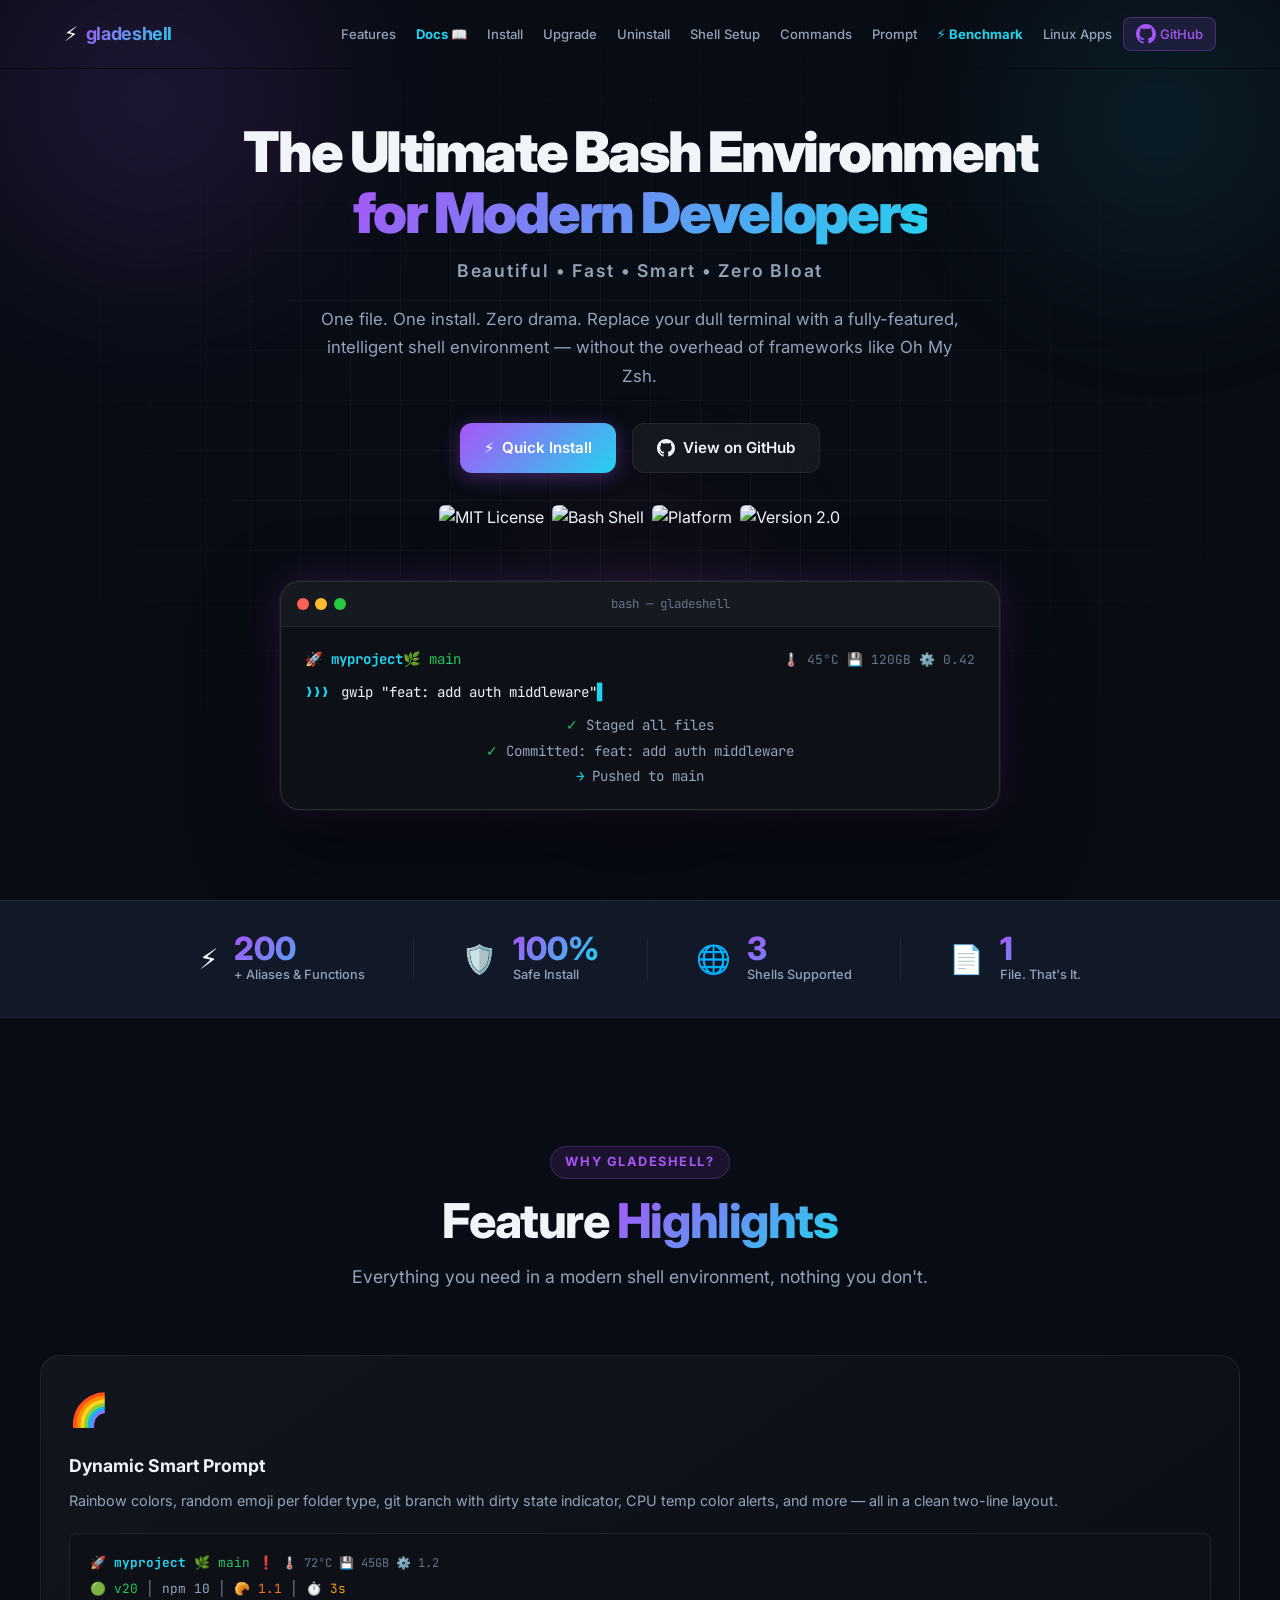
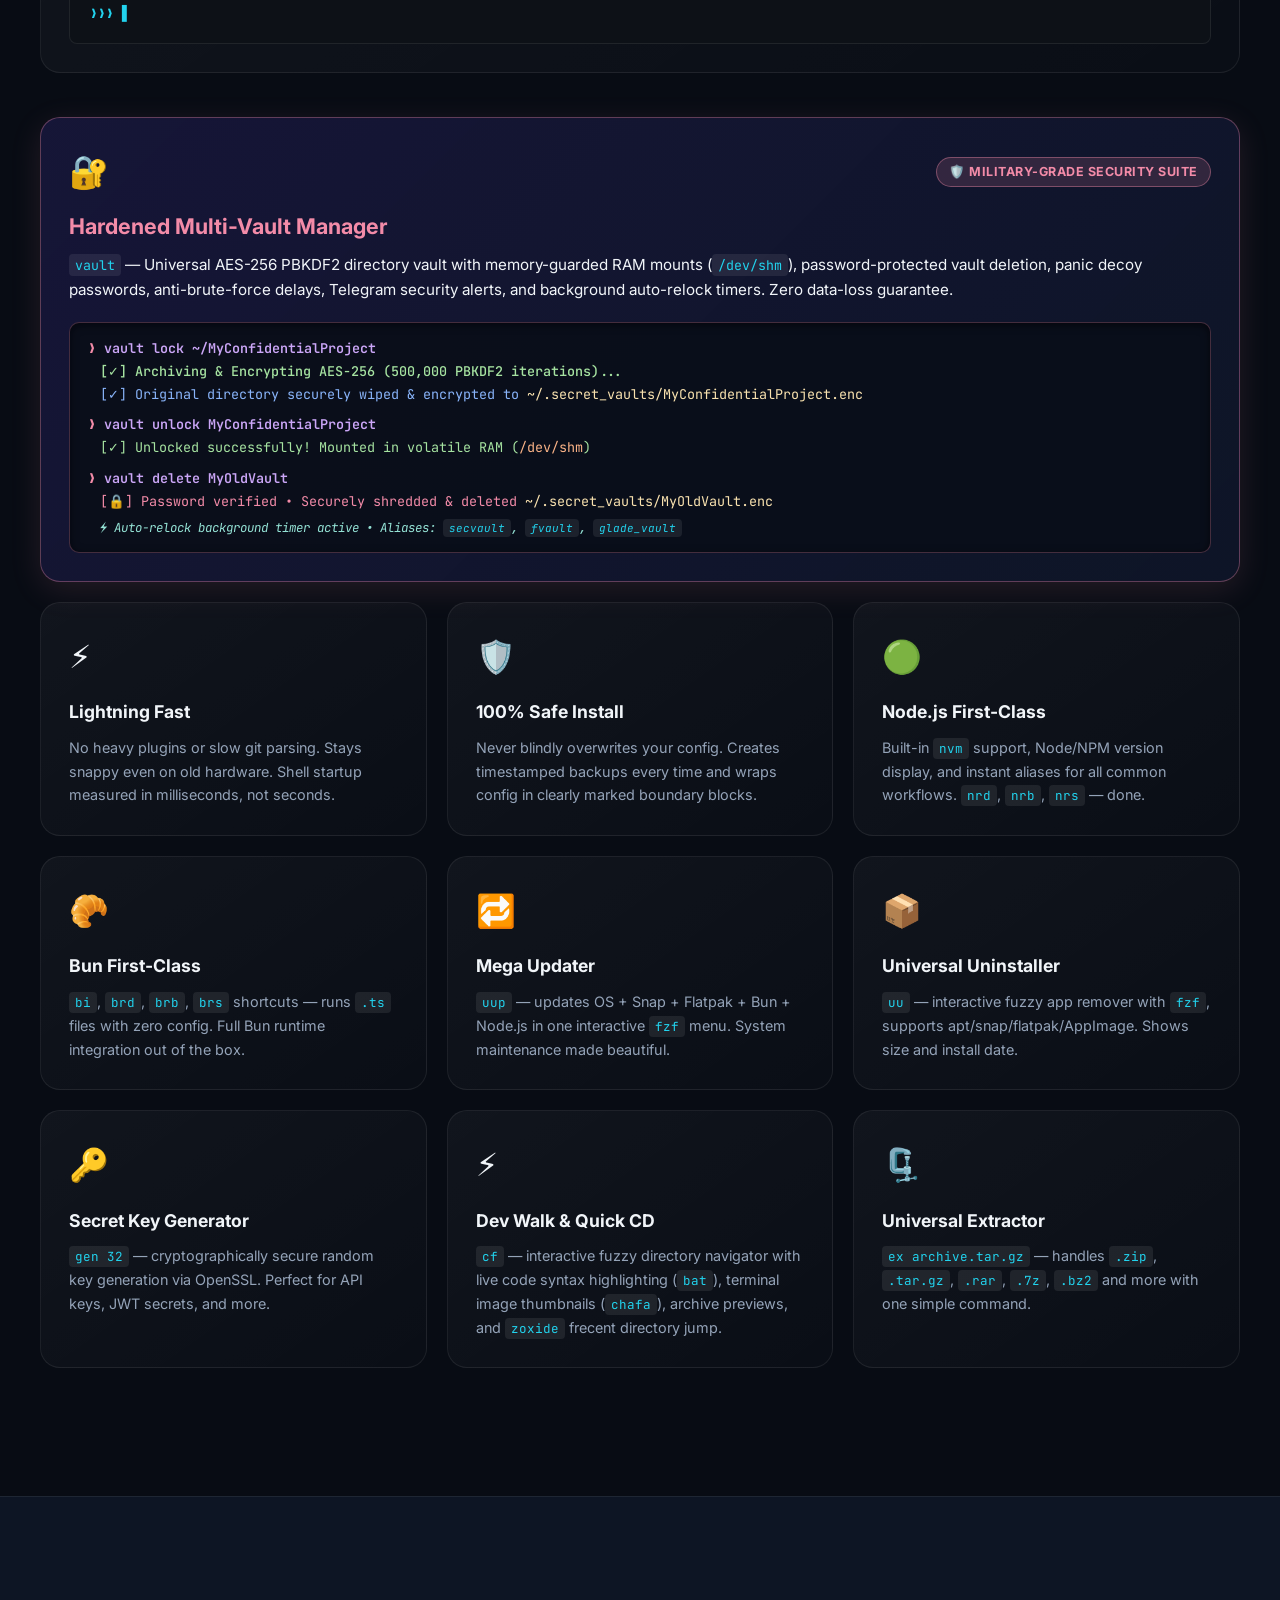
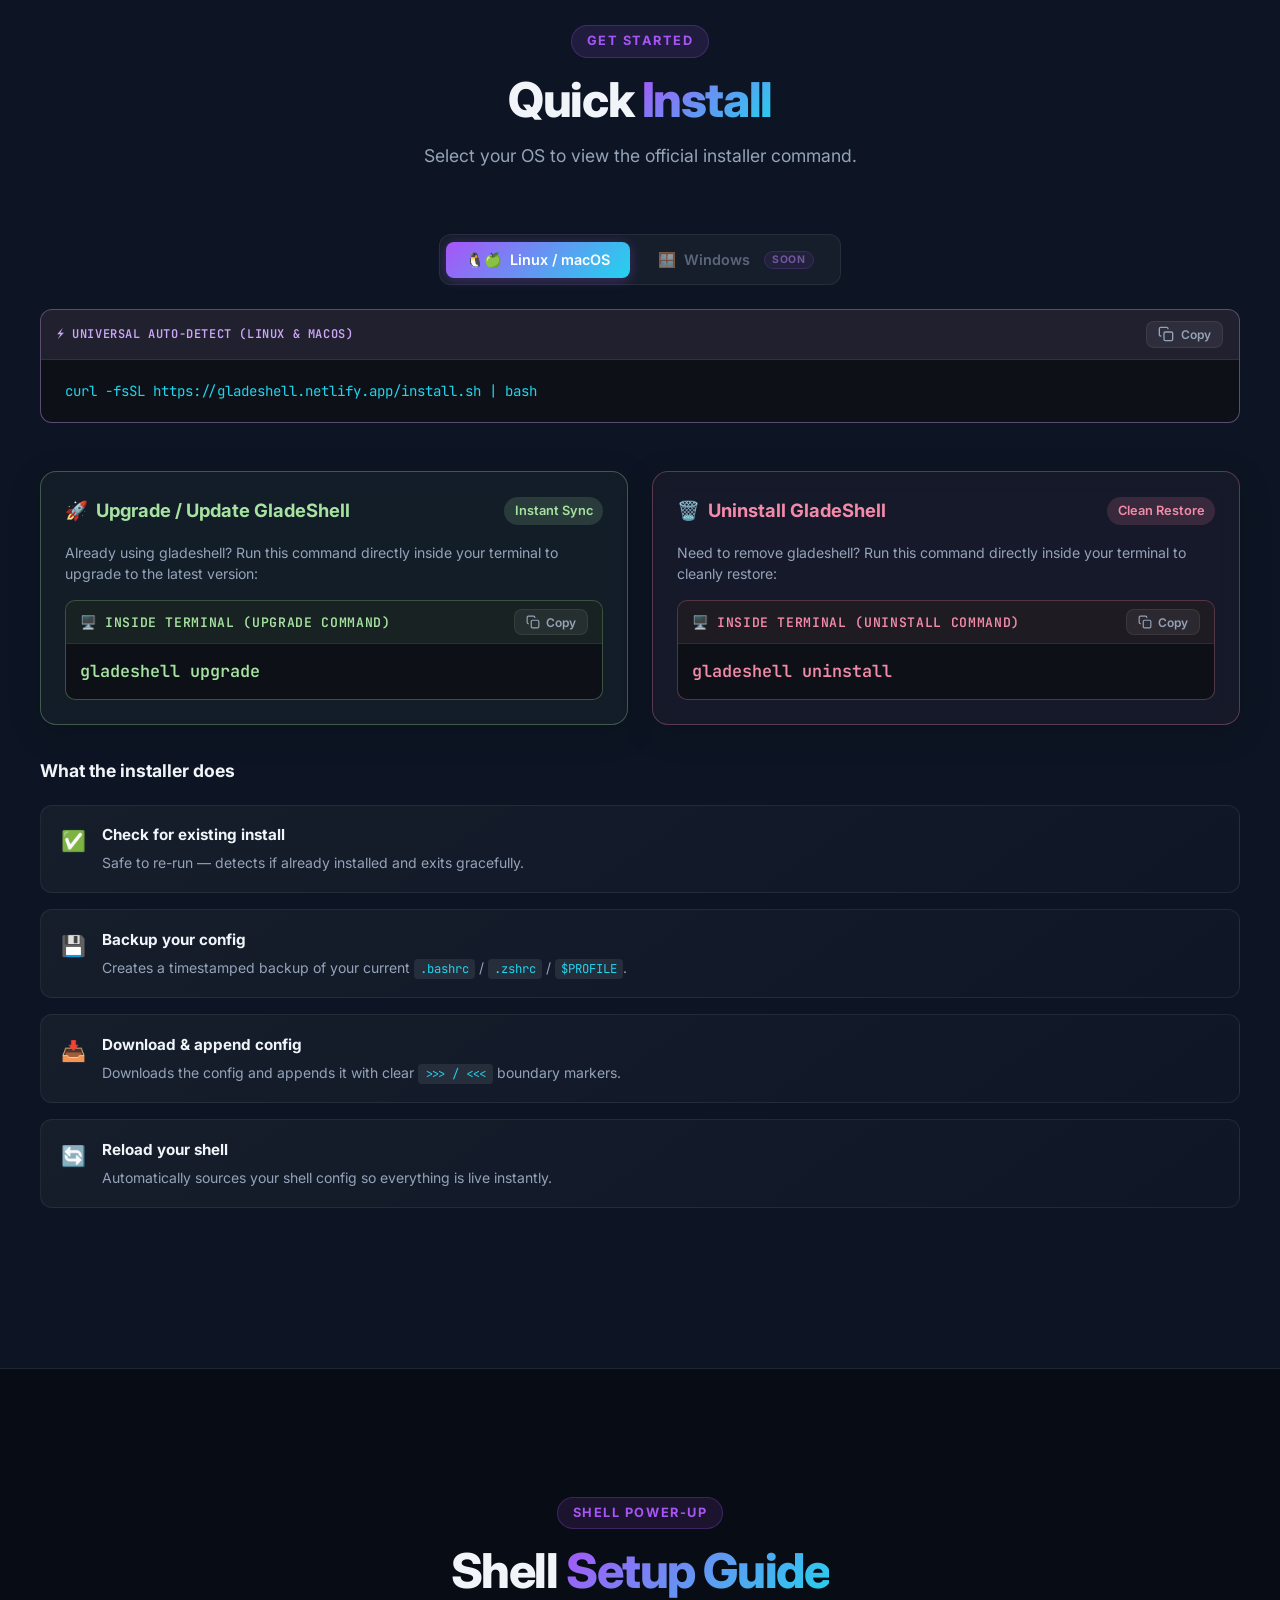
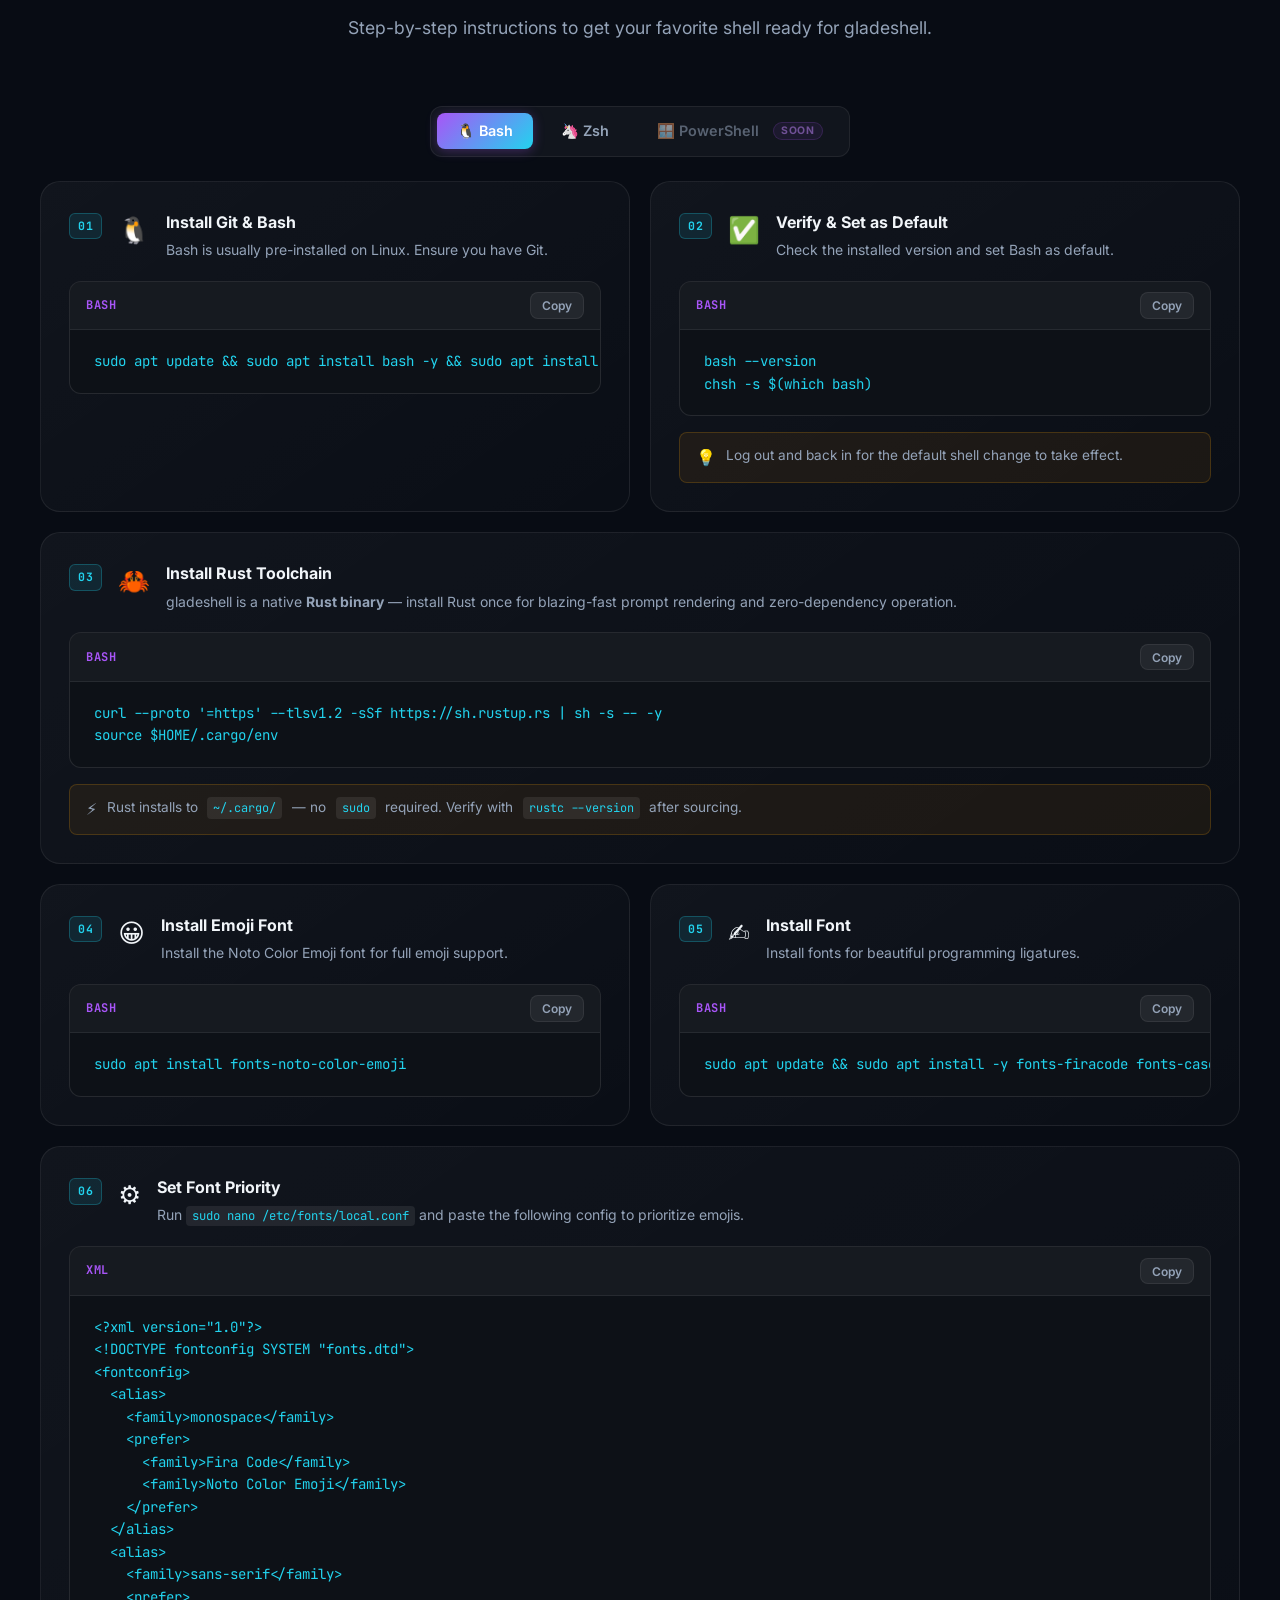
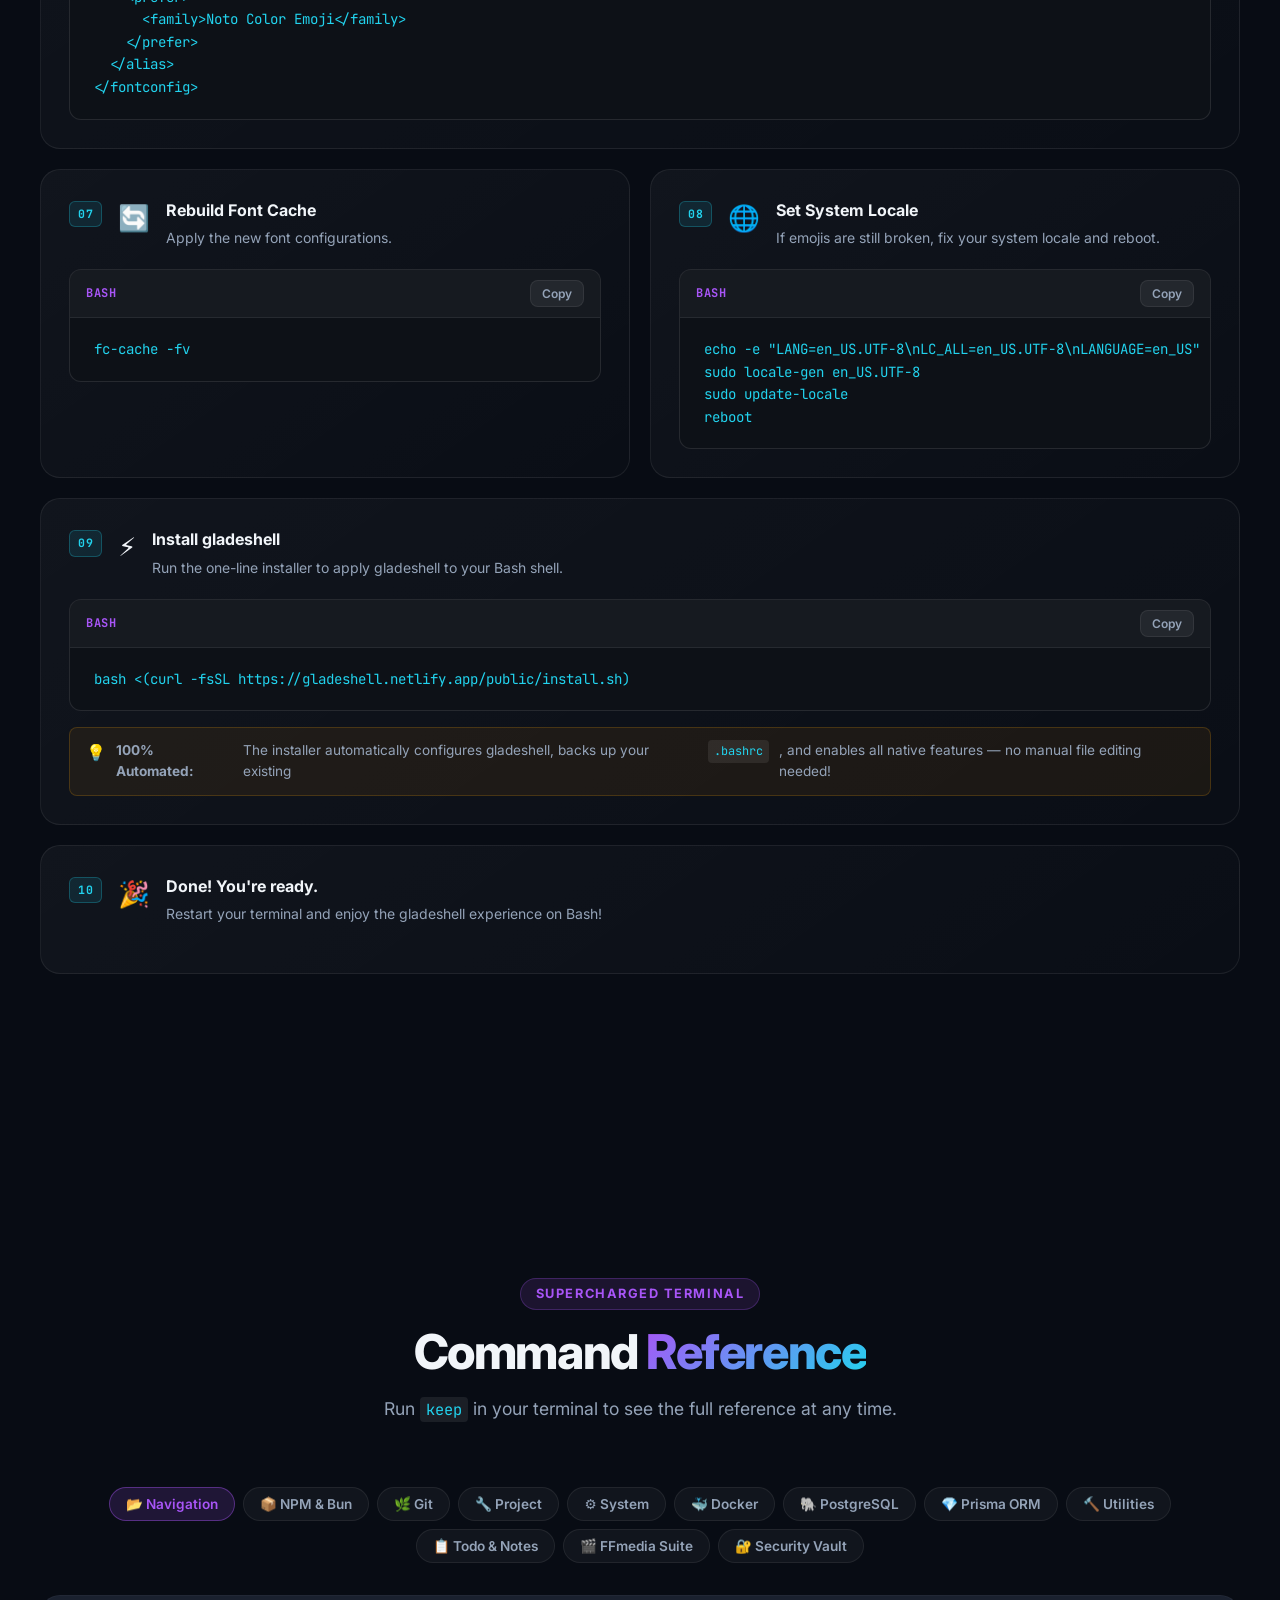
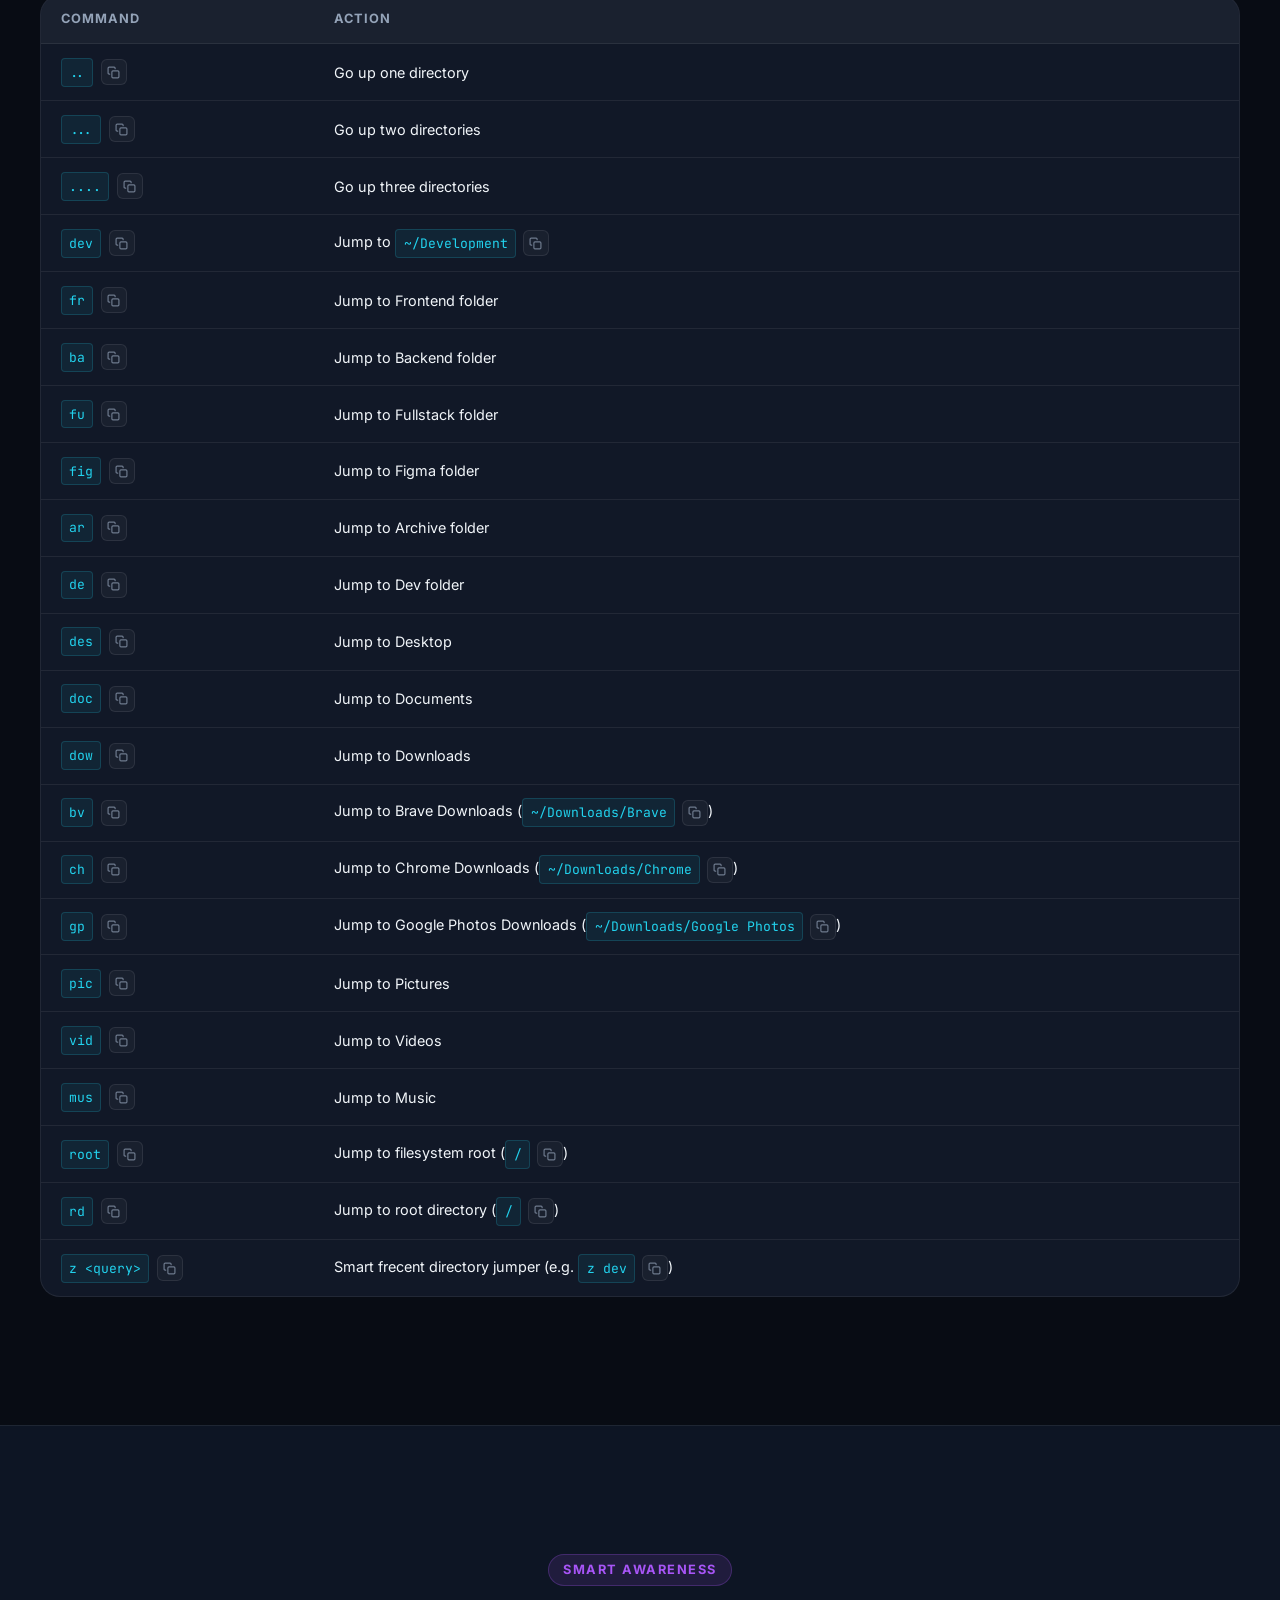
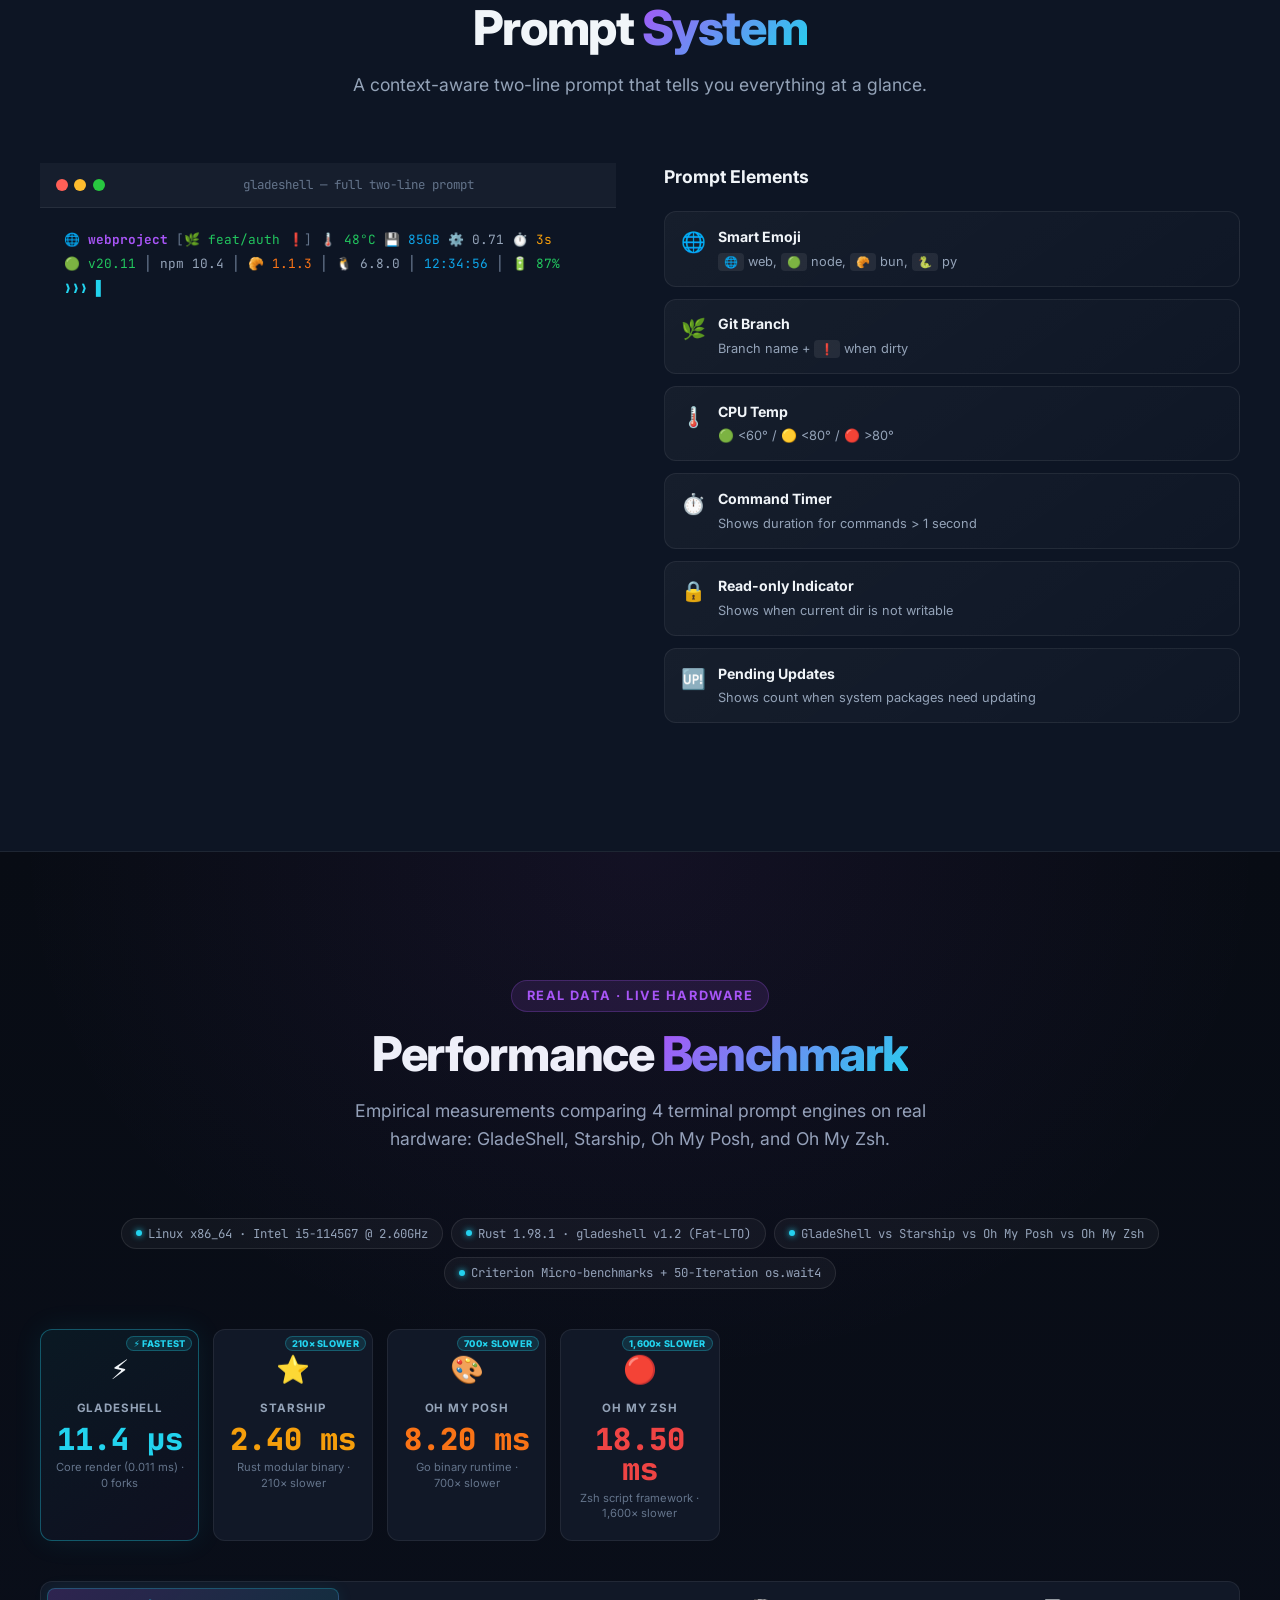
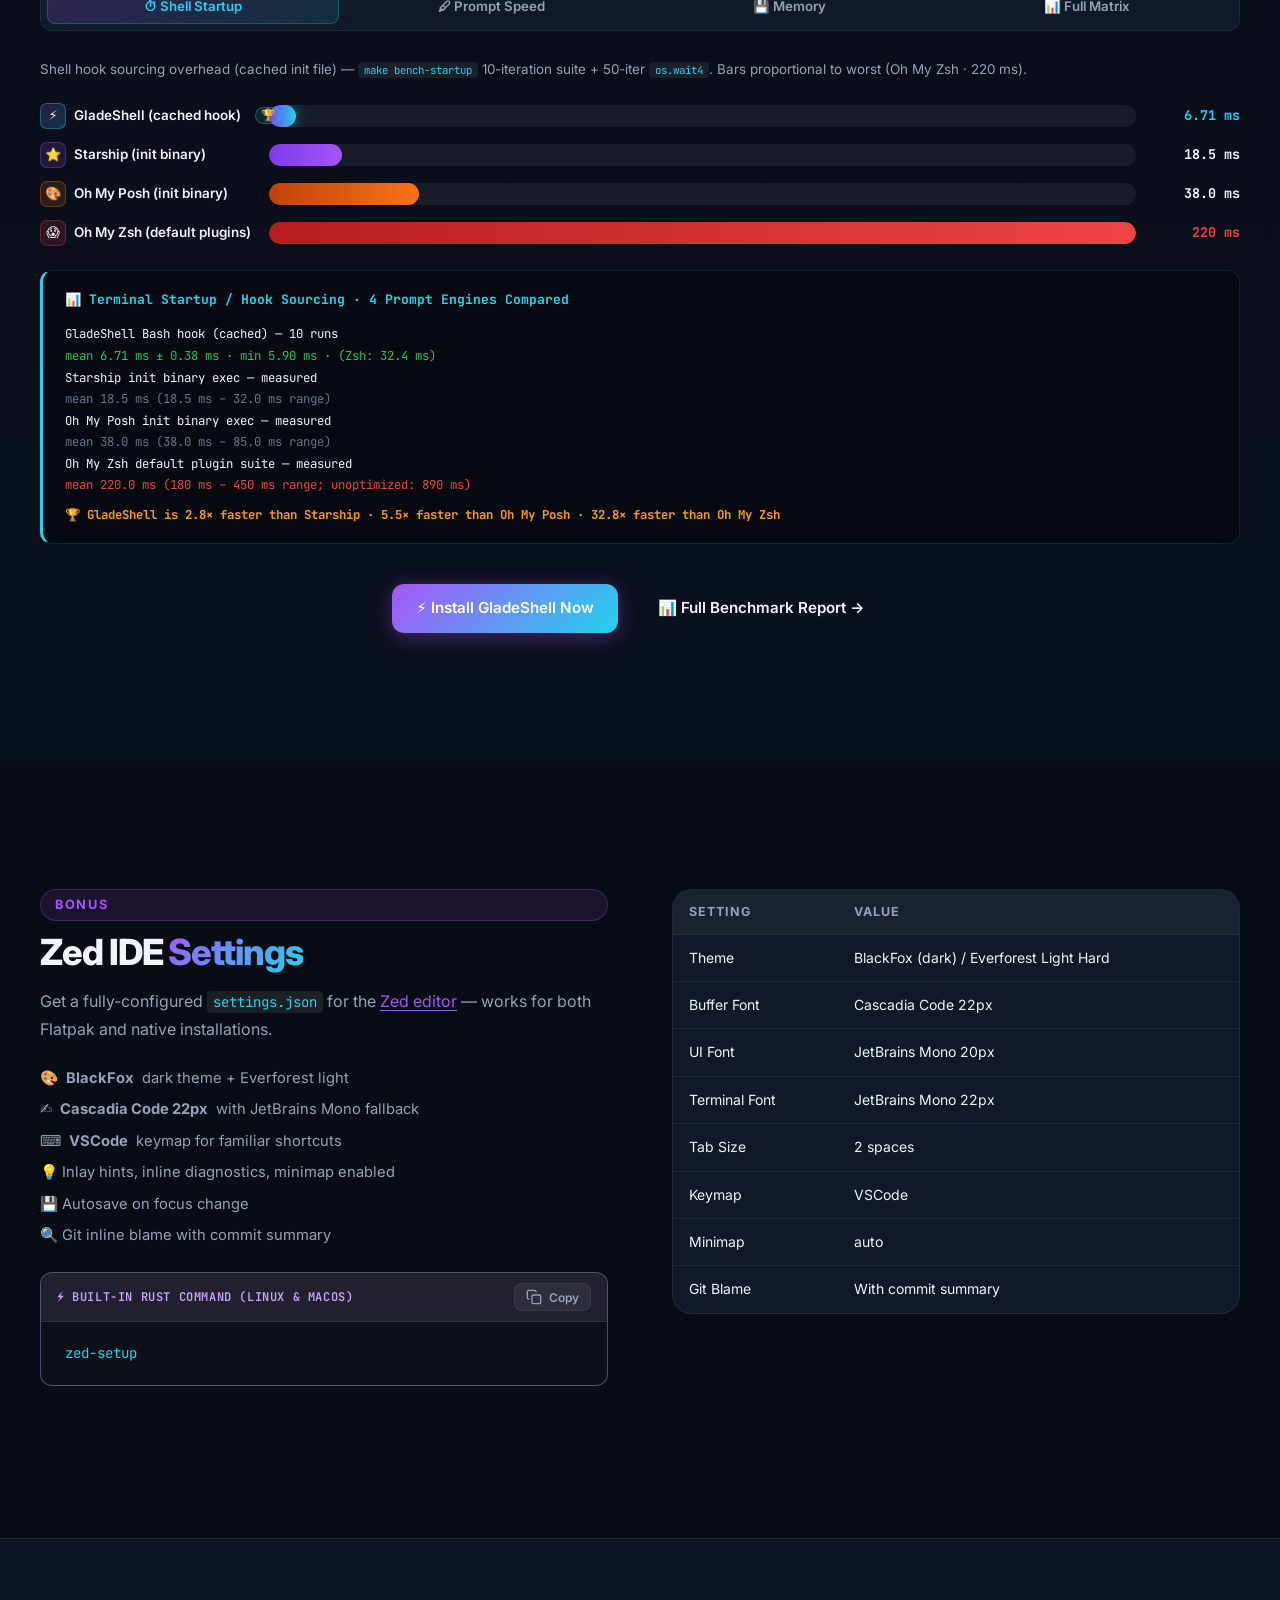
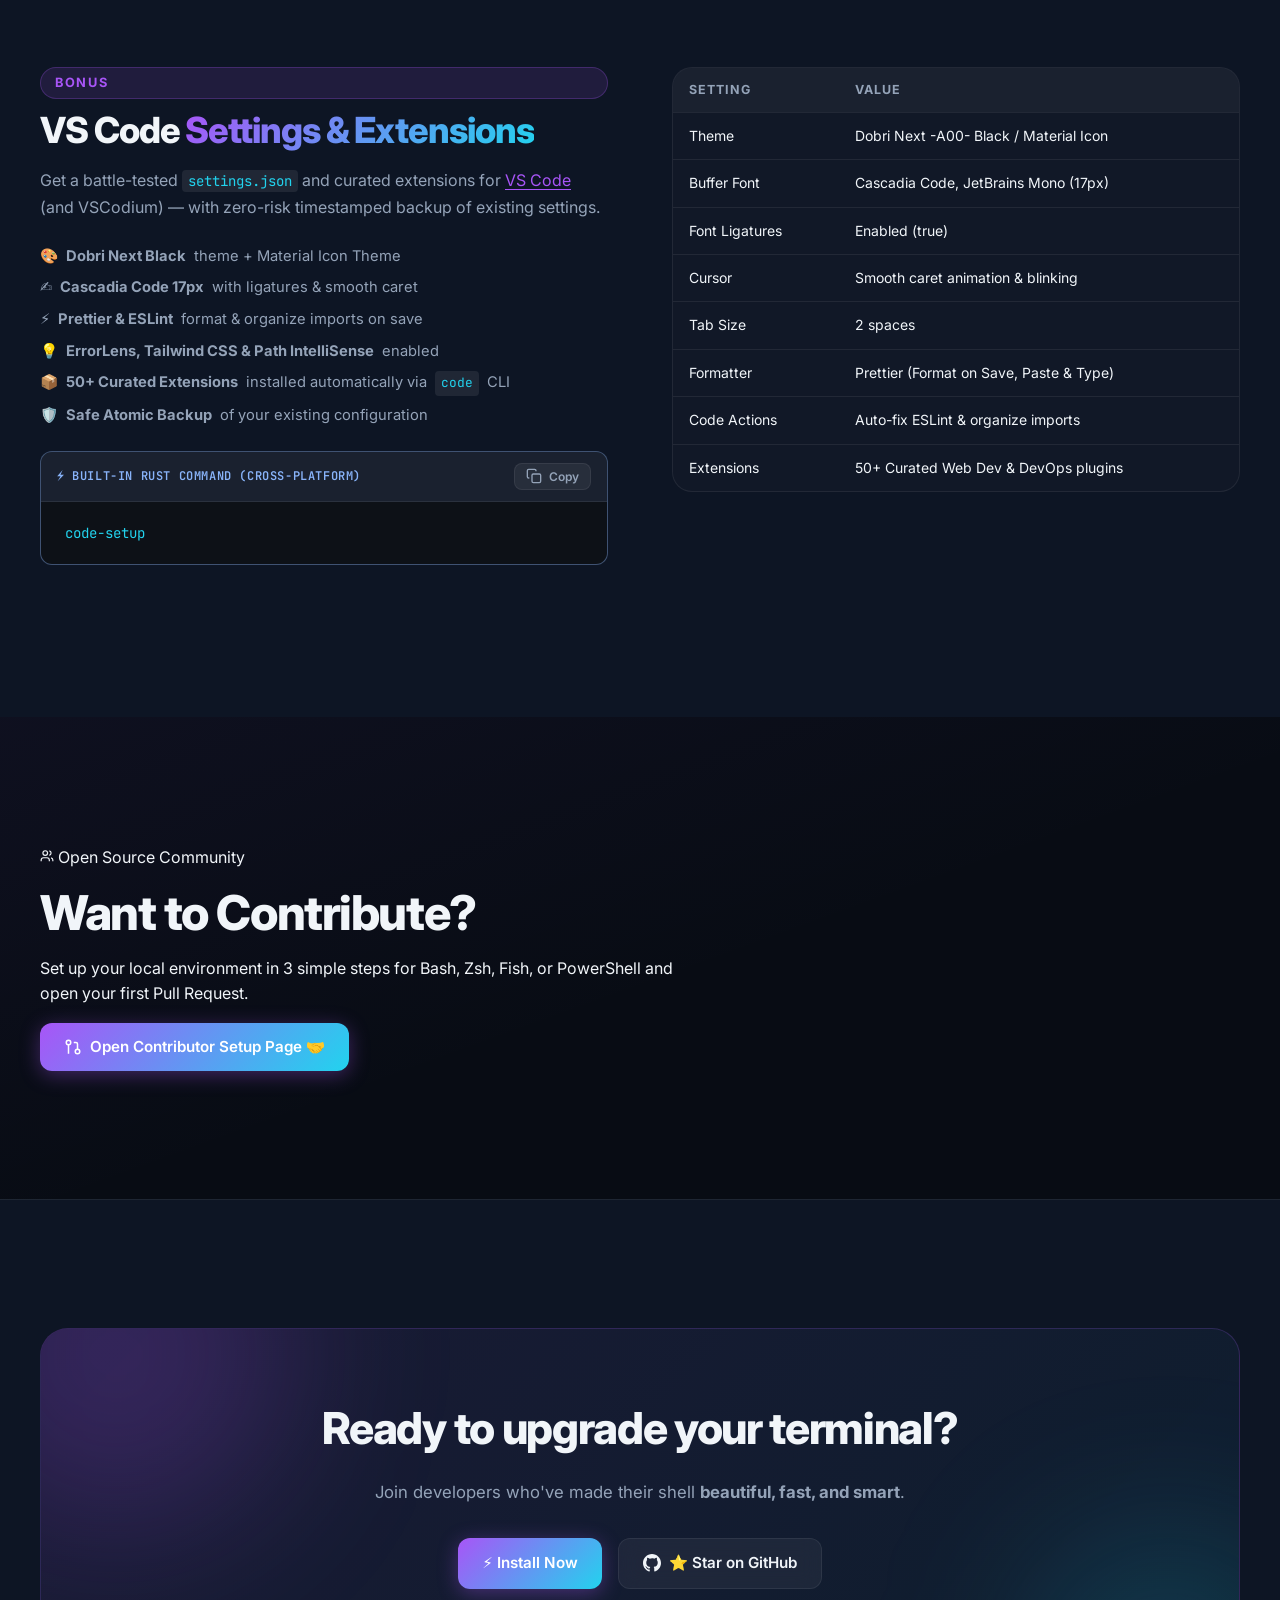
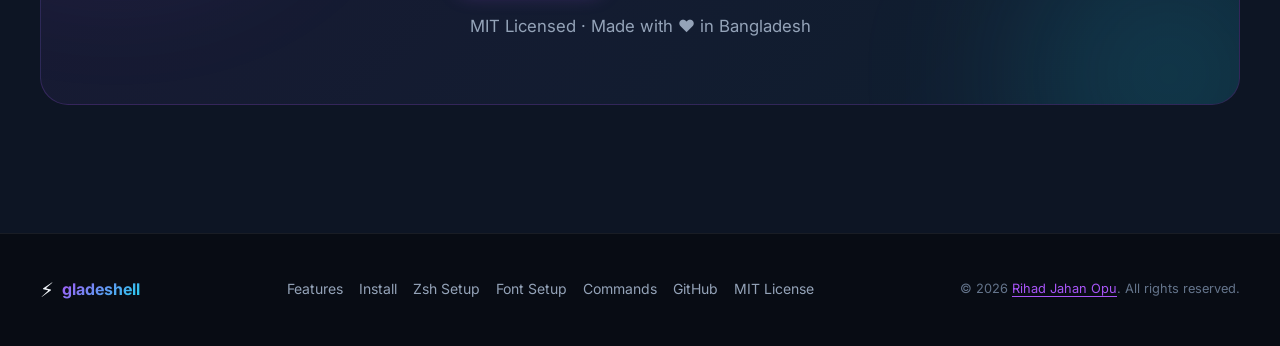
==== commit 5b3ad544: "feat(web,docs): add glade, pcinfo, root, comp, project, z-jumper, zed-setup and code-setup to web an" ====
--- a/web/index.html
+++ b/web/index.html
@@ -1930,8 +1930,16 @@
                     <td>Jump to Music</td>
                   </tr>
                   <tr>
+                    <td><code>root</code></td>
+                    <td>Jump to filesystem root (<code>/</code>)</td>
+                  </tr>
+                  <tr>
                     <td><code>rd</code></td>
                     <td>Jump to root directory (<code>/</code>)</td>
+                  </tr>
+                  <tr>
+                    <td><code>z &lt;query&gt;</code></td>
+                    <td>Smart frecent directory jumper (e.g. <code>z dev</code>)</td>
                   </tr>
                 </tbody>
               </table>
@@ -2105,6 +2113,10 @@
                 </thead>
                 <tbody>
                   <tr>
+                    <td><code>project</code></td>
+                    <td>Interactive Project Setup &amp; Tool Hub TUI (Next.js, Vite, Bun, Tailwind v4, Shadcn)</td>
+                  </tr>
+                  <tr>
                     <td><code>ii</code></td>
                     <td>Interactive project init — choose Bun or NPM</td>
                   </tr>
@@ -2166,6 +2178,22 @@
                 </thead>
                 <tbody>
                   <tr>
+                    <td><code>glade</code></td>
+                    <td>Interactive TUI prompt theme picker &amp; switcher with live preview</td>
+                  </tr>
+                  <tr>
+                    <td><code>pcinfo</code></td>
+                    <td>Advanced system hardware diagnostics &amp; live sensors profiler TUI</td>
+                  </tr>
+                  <tr>
+                    <td><code>zed-setup</code></td>
+                    <td>Bulletproof Zed IDE settings installer</td>
+                  </tr>
+                  <tr>
+                    <td><code>code-setup</code></td>
+                    <td>Bulletproof VS Code settings &amp; extensions installer</td>
+                  </tr>
+                  <tr>
                     <td><code>uup</code></td>
                     <td>Mega Updater — OS + Snap + Flatpak + Bun + Node.js via fzf</td>
                   </tr>
@@ -2769,6 +2797,11 @@
                     <td><code>ex &lt;archive&gt;</code></td>
                     <td>Extract any archive format</td>
                     <td><code>ex project.tar.gz</code></td>
+                  </tr>
+                  <tr>
+                    <td><code>comp &lt;archive&gt; [files...]</code></td>
+                    <td>High-performance parallel archive compressor (tar.gz, zip, 7z, tar.xz)</td>
+                    <td><code>comp backup.tar.gz src/</code></td>
                   </tr>
                   <tr>
                     <td><code>ff &lt;name&gt;</code></td>
@@ -3904,7 +3937,7 @@
                 <li>💾 Autosave on focus change</li>
                 <li>🔍 Git inline blame with commit summary</li>
               </ul>
-              <!-- Universal Auto-Detect (Linux & macOS) block -->
+              <!-- Built-in Zed Setup Command block -->
               <div
                 class="code-block featured-install"
                 style="
@@ -3916,12 +3949,12 @@
               >
                 <div class="code-header" style="background: rgba(203, 166, 247, 0.1)">
                   <span class="code-lang" style="color: #cba6f7; font-weight: 600"
-                    >⚡ Universal Auto-Detect (Linux &amp; macOS)</span
+                    >⚡ Built-in Rust Command (Linux &amp; macOS)</span
                   >
                   <button
                     class="copy-btn"
-                    aria-label="Copy Zed install command"
-                    data-copy="curl -fsSL https://gladeshell.netlify.app/public/zed/install-settings.sh | bash"
+                    aria-label="Copy Zed setup command"
+                    data-copy="zed-setup"
                   >
                     <svg
                       width="16"
@@ -3938,7 +3971,7 @@
                     Copy
                   </button>
                 </div>
-                <pre><code>curl -fsSL https://gladeshell.netlify.app/public/zed/install-settings.sh | bash</code></pre>
+                <pre><code>zed-setup</code></pre>
               </div>
             </div>
             <div class="zed-table-wrapper">
@@ -3981,6 +4014,124 @@
                   <tr>
                     <td>Git Blame</td>
                     <td>With commit summary</td>
+                  </tr>
+                </tbody>
+              </table>
+            </div>
+          </div>
+        </div>
+      </section>
+
+      <!-- VS Code Section -->
+      <section
+        id="vscode"
+        class="section zed-section"
+        style="border-top: 1px solid var(--clr-border); background: var(--clr-bg-2);"
+        aria-labelledby="vscode-heading"
+      >
+        <div class="section-inner">
+          <div class="zed-content">
+            <div class="zed-text">
+              <span class="section-eyebrow">Bonus</span>
+              <h2 id="vscode-heading" class="section-title">
+                VS Code <span class="gradient-text">Settings &amp; Extensions</span>
+              </h2>
+              <p>
+                Get a battle-tested <code>settings.json</code> and curated extensions for
+                <a
+                  href="https://code.visualstudio.com"
+                  target="_blank"
+                  rel="noopener"
+                  class="text-link"
+                  >VS Code</a
+                >
+                (and VSCodium) — with zero-risk timestamped backup of existing settings.
+              </p>
+              <ul class="zed-features">
+                <li>🎨 <strong>Dobri Next Black</strong> theme + Material Icon Theme</li>
+                <li>✍️ <strong>Cascadia Code 17px</strong> with ligatures &amp; smooth caret</li>
+                <li>⚡ <strong>Prettier &amp; ESLint</strong> format &amp; organize imports on save</li>
+                <li>💡 <strong>ErrorLens, Tailwind CSS &amp; Path IntelliSense</strong> enabled</li>
+                <li>📦 <strong>50+ Curated Extensions</strong> installed automatically via <code>code</code> CLI</li>
+                <li>🛡️ <strong>Safe Atomic Backup</strong> of your existing configuration</li>
+              </ul>
+              <!-- Built-in VS Code Setup Command block -->
+              <div
+                class="code-block featured-install"
+                style="
+                  margin-bottom: 1.5rem;
+                  border: 1px solid rgba(137, 180, 250, 0.4);
+                  border-radius: 12px;
+                  overflow: hidden;
+                "
+              >
+                <div class="code-header" style="background: rgba(137, 180, 250, 0.1)">
+                  <span class="code-lang" style="color: #89b4fa; font-weight: 600"
+                    >⚡ Built-in Rust Command (Cross-Platform)</span
+                  >
+                  <button
+                    class="copy-btn"
+                    aria-label="Copy VS Code setup command"
+                    data-copy="code-setup"
+                  >
+                    <svg
+                      width="16"
+                      height="16"
+                      viewBox="0 0 24 24"
+                      fill="none"
+                      stroke="currentColor"
+                      stroke-width="2"
+                      aria-hidden="true"
+                    >
+                      <rect x="9" y="9" width="13" height="13" rx="2" ry="2"></rect>
+                      <path d="M5 15H4a2 2 0 0 1-2-2V4a2 2 0 0 1 2-2h9a2 2 0 0 1 2 2v1"></path>
+                    </svg>
+                    Copy
+                  </button>
+                </div>
+                <pre><code>code-setup</code></pre>
+              </div>
+            </div>
+            <div class="zed-table-wrapper">
+              <table class="zed-table">
+                <thead>
+                  <tr>
+                    <th>Setting</th>
+                    <th>Value</th>
+                  </tr>
+                </thead>
+                <tbody>
+                  <tr>
+                    <td>Theme</td>
+                    <td>Dobri Next -A00- Black / Material Icon</td>
+                  </tr>
+                  <tr>
+                    <td>Buffer Font</td>
+                    <td>Cascadia Code, JetBrains Mono (17px)</td>
+                  </tr>
+                  <tr>
+                    <td>Font Ligatures</td>
+                    <td>Enabled (true)</td>
+                  </tr>
+                  <tr>
+                    <td>Cursor</td>
+                    <td>Smooth caret animation &amp; blinking</td>
+                  </tr>
+                  <tr>
+                    <td>Tab Size</td>
+                    <td>2 spaces</td>
+                  </tr>
+                  <tr>
+                    <td>Formatter</td>
+                    <td>Prettier (Format on Save, Paste &amp; Type)</td>
+                  </tr>
+                  <tr>
+                    <td>Code Actions</td>
+                    <td>Auto-fix ESLint &amp; organize imports</td>
+                  </tr>
+                  <tr>
+                    <td>Extensions</td>
+                    <td>50+ Curated Web Dev &amp; DevOps plugins</td>
                   </tr>
                 </tbody>
               </table>
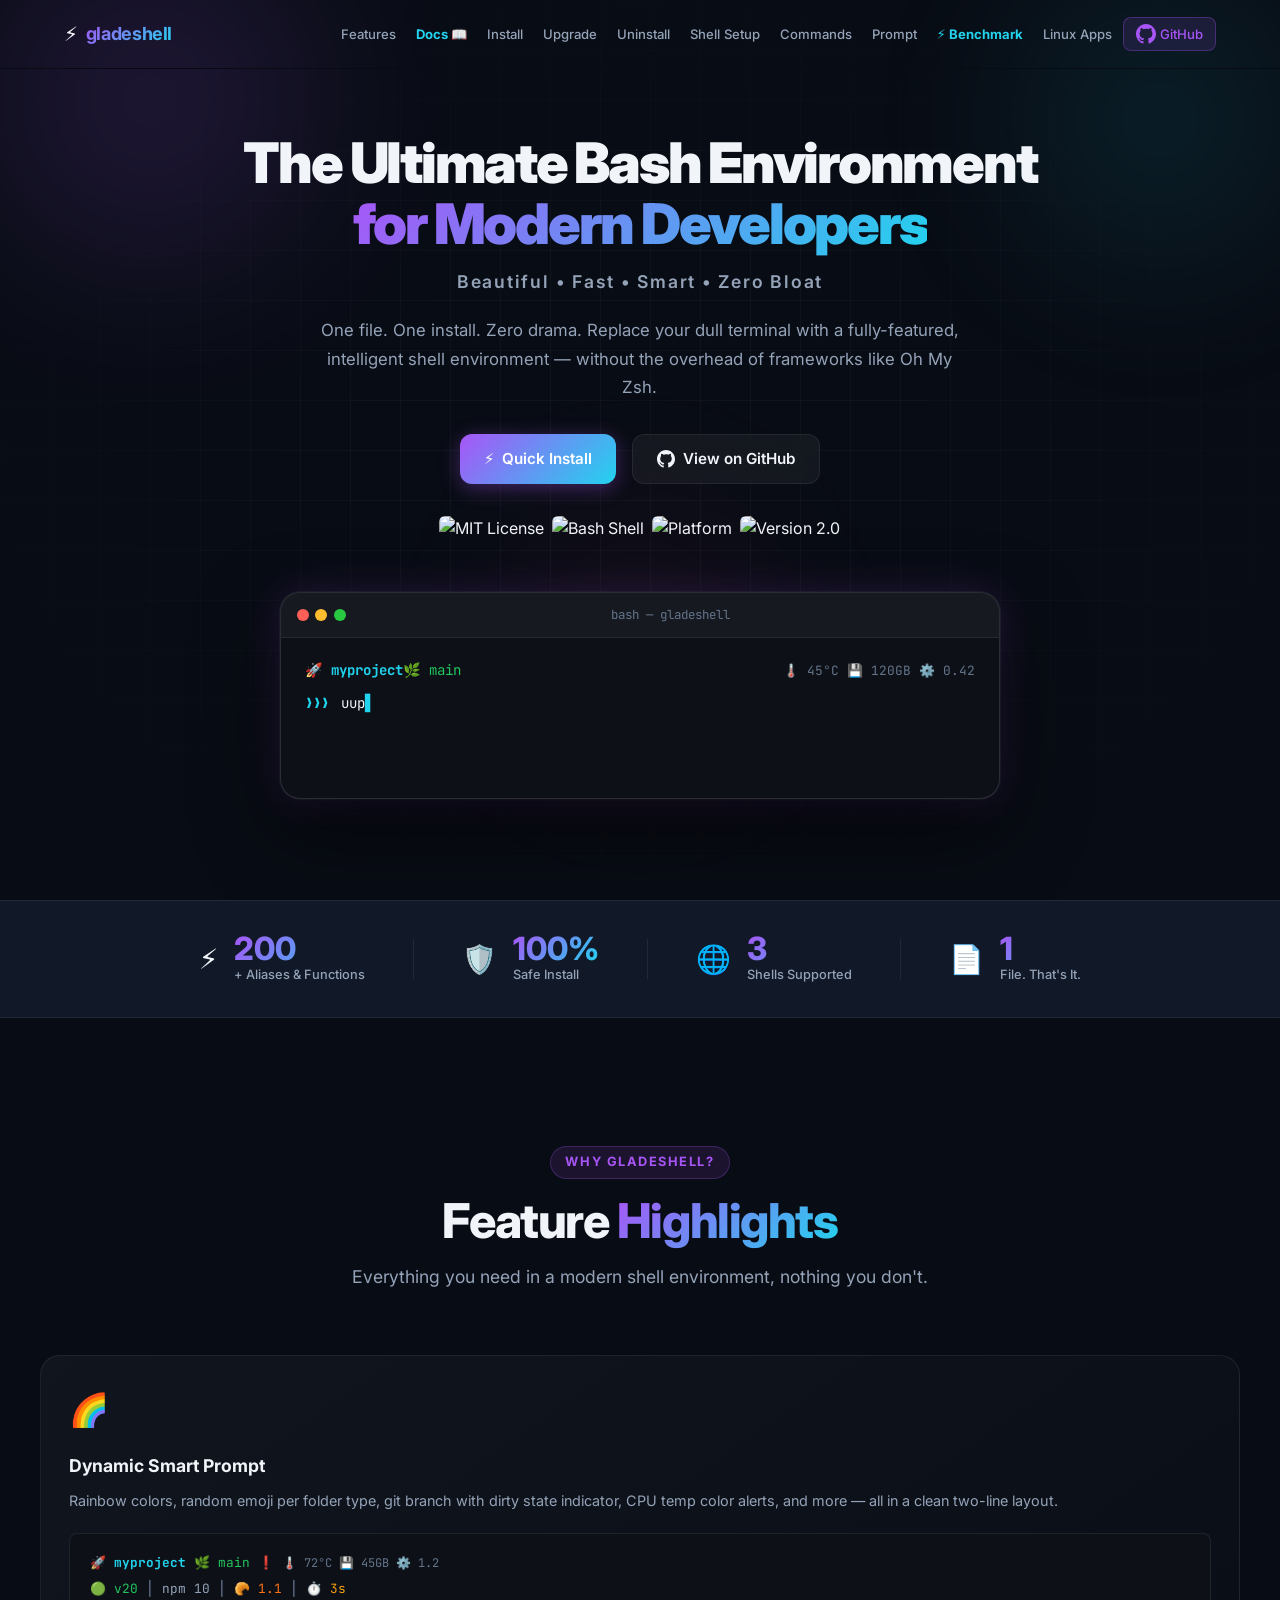
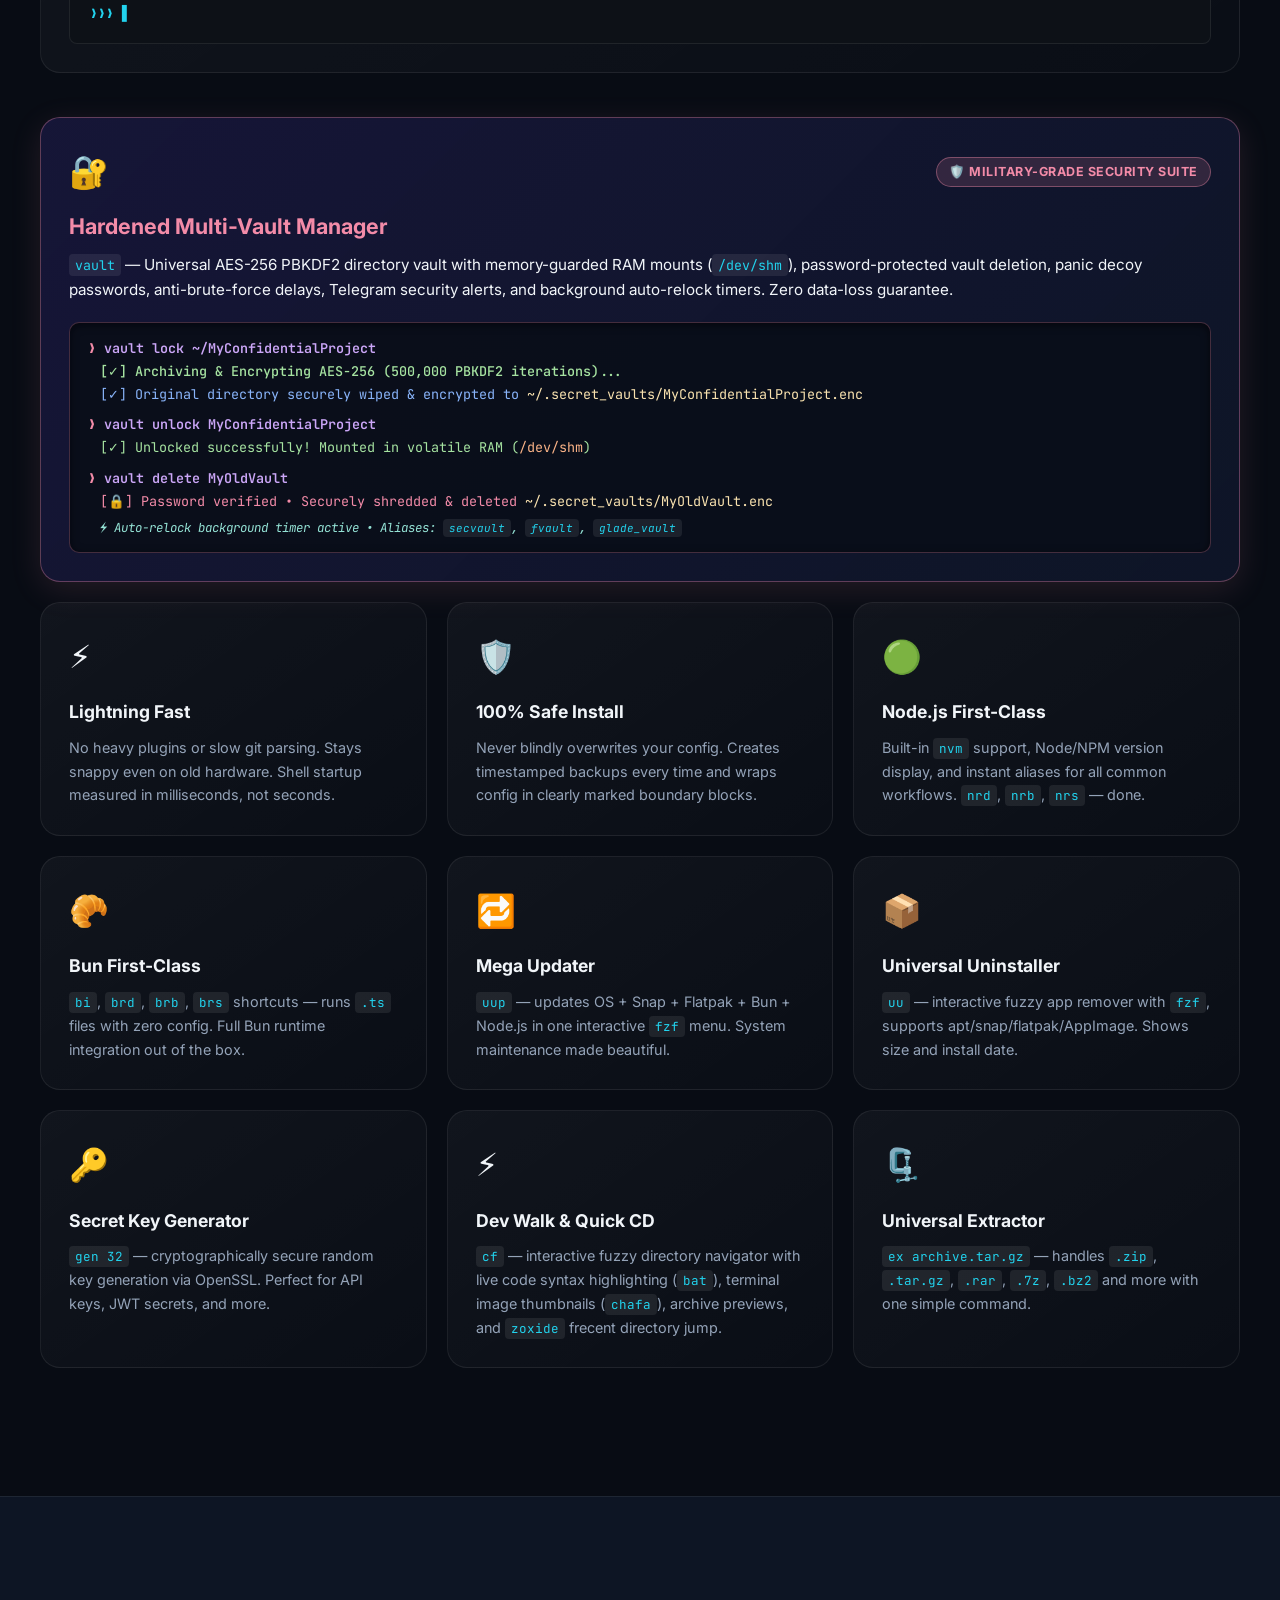
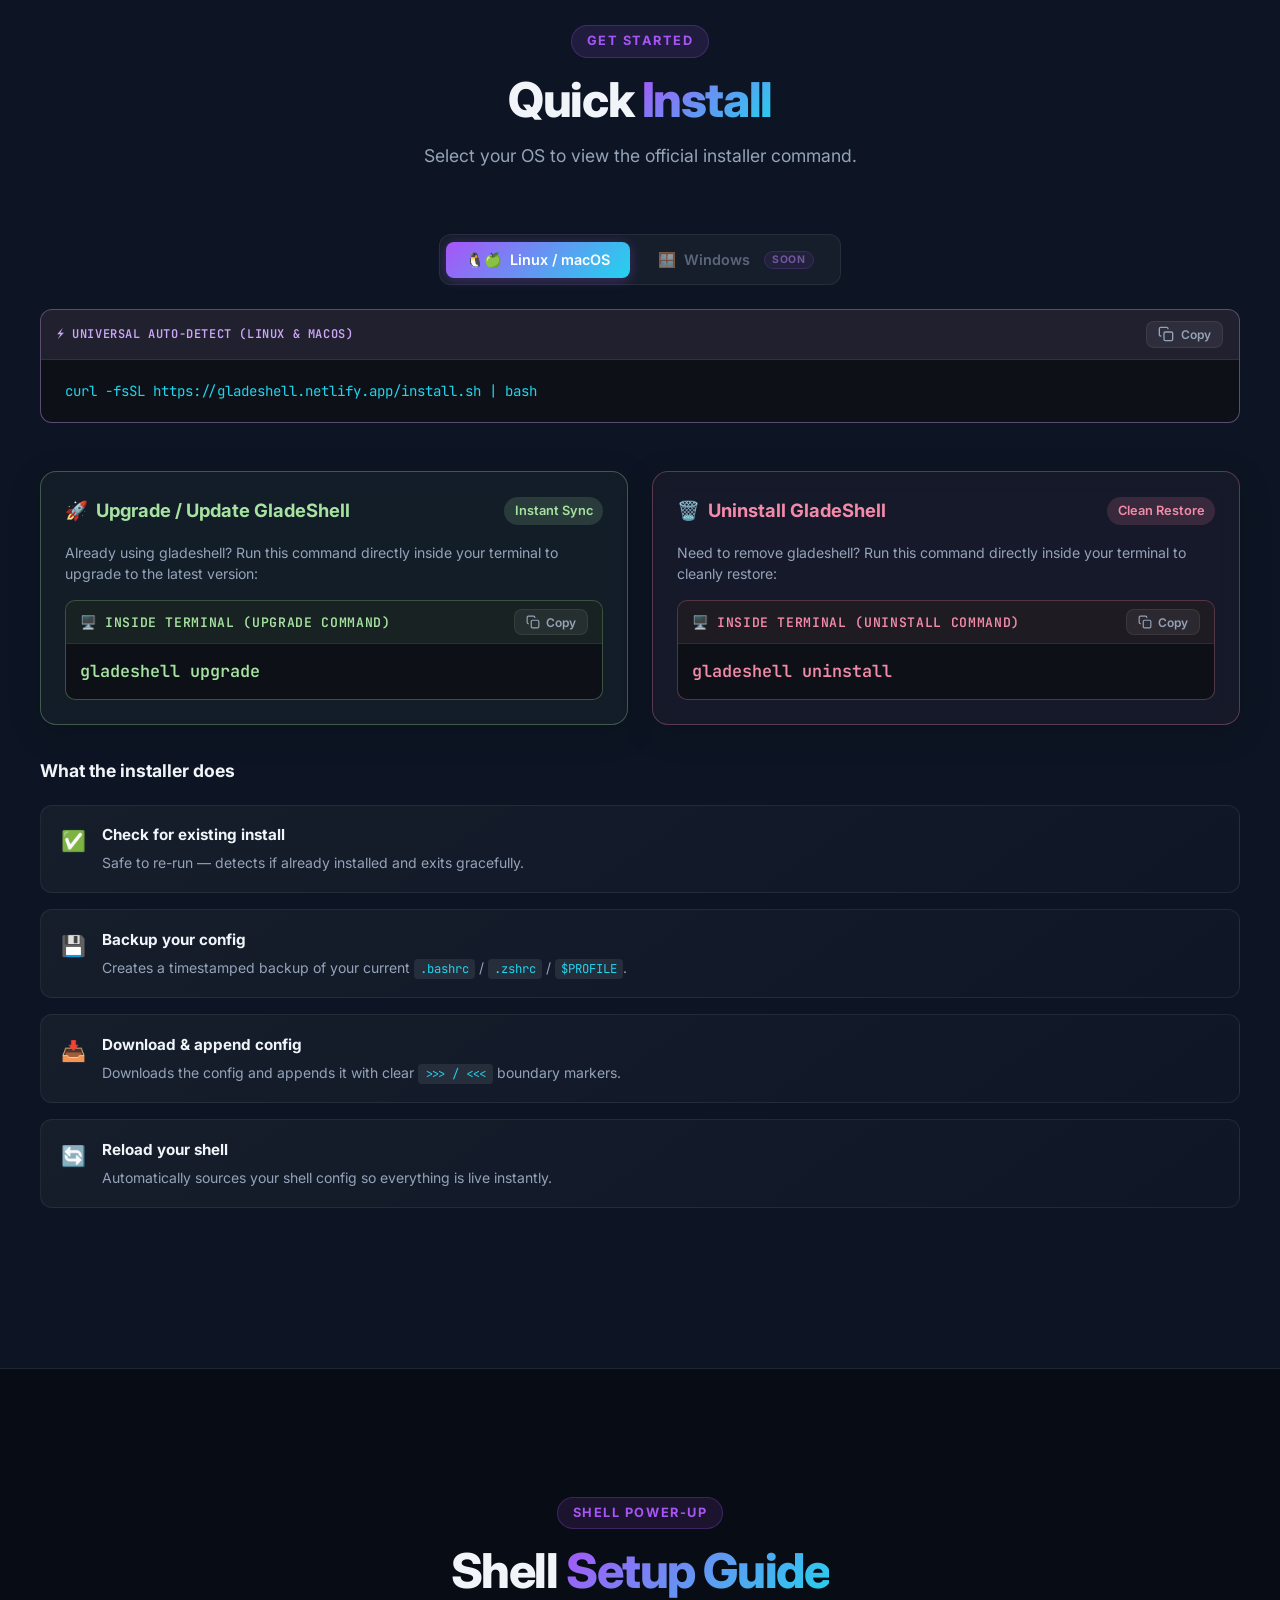
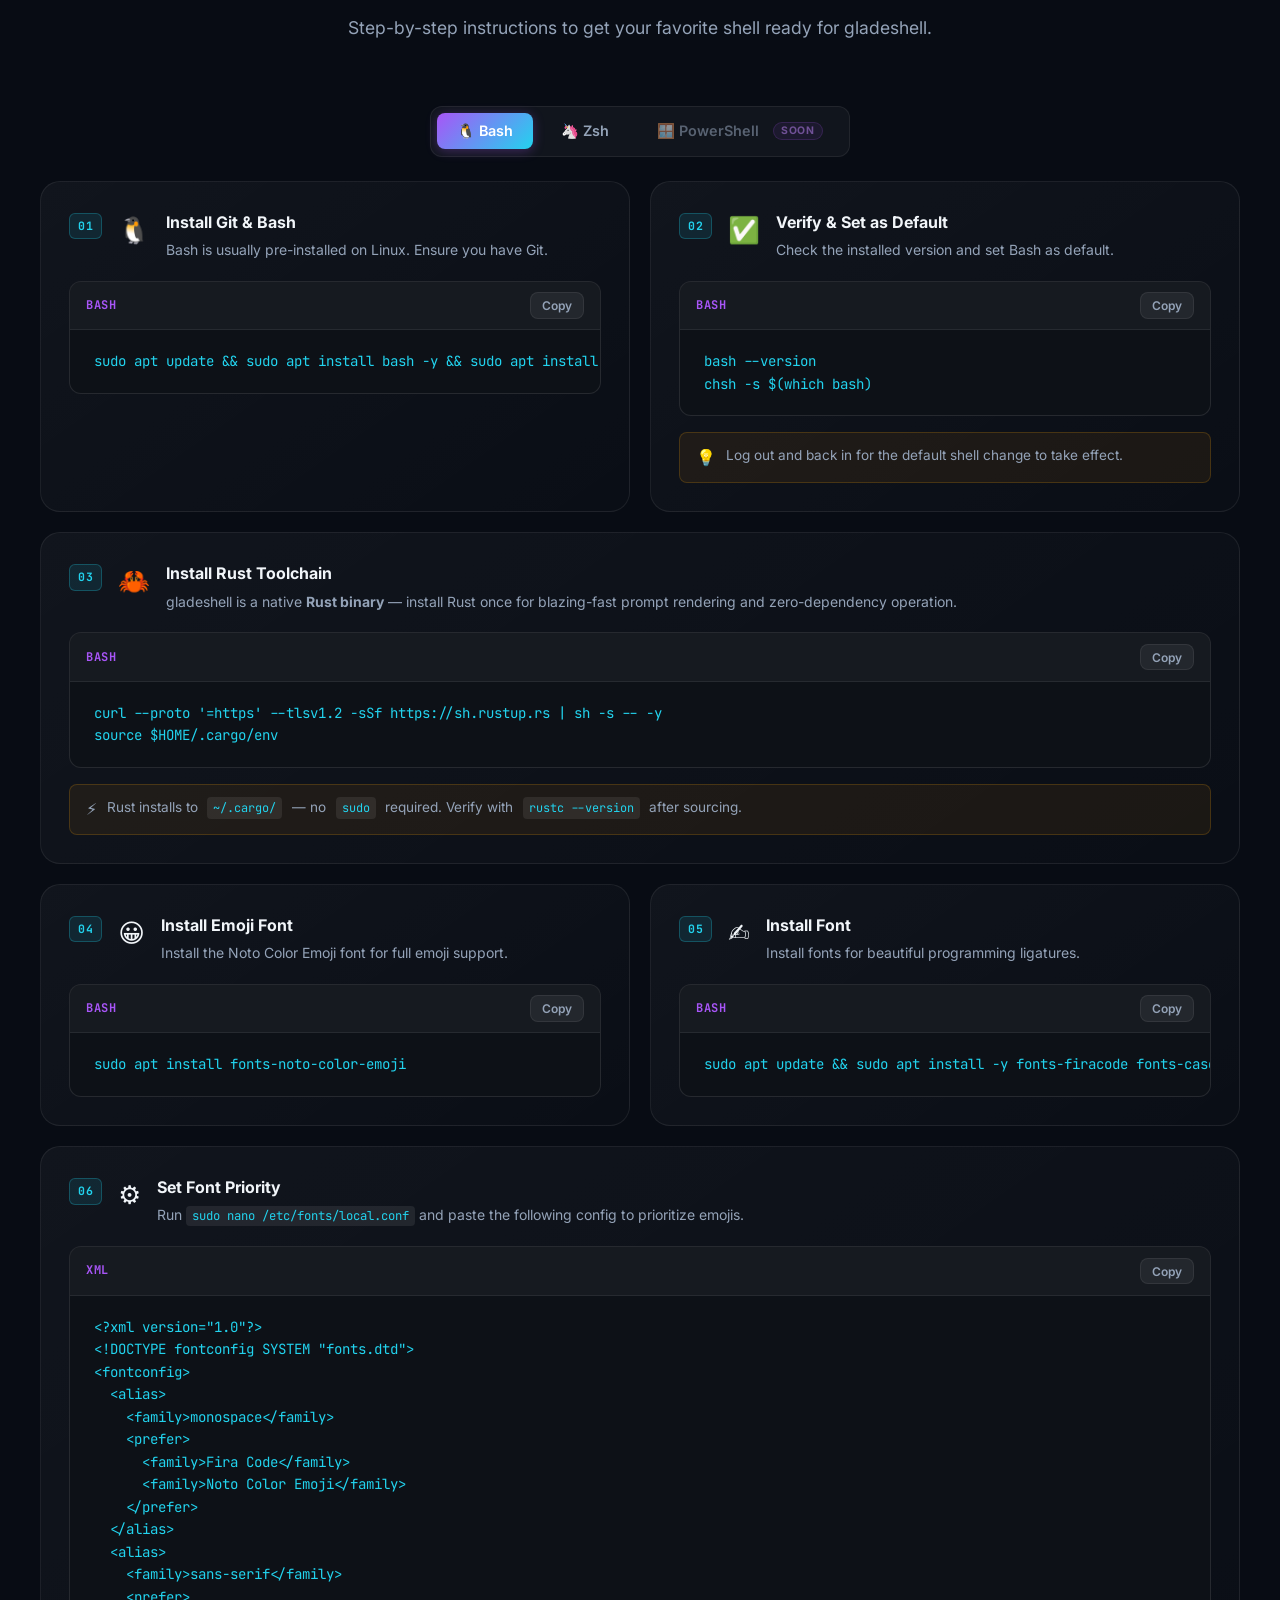
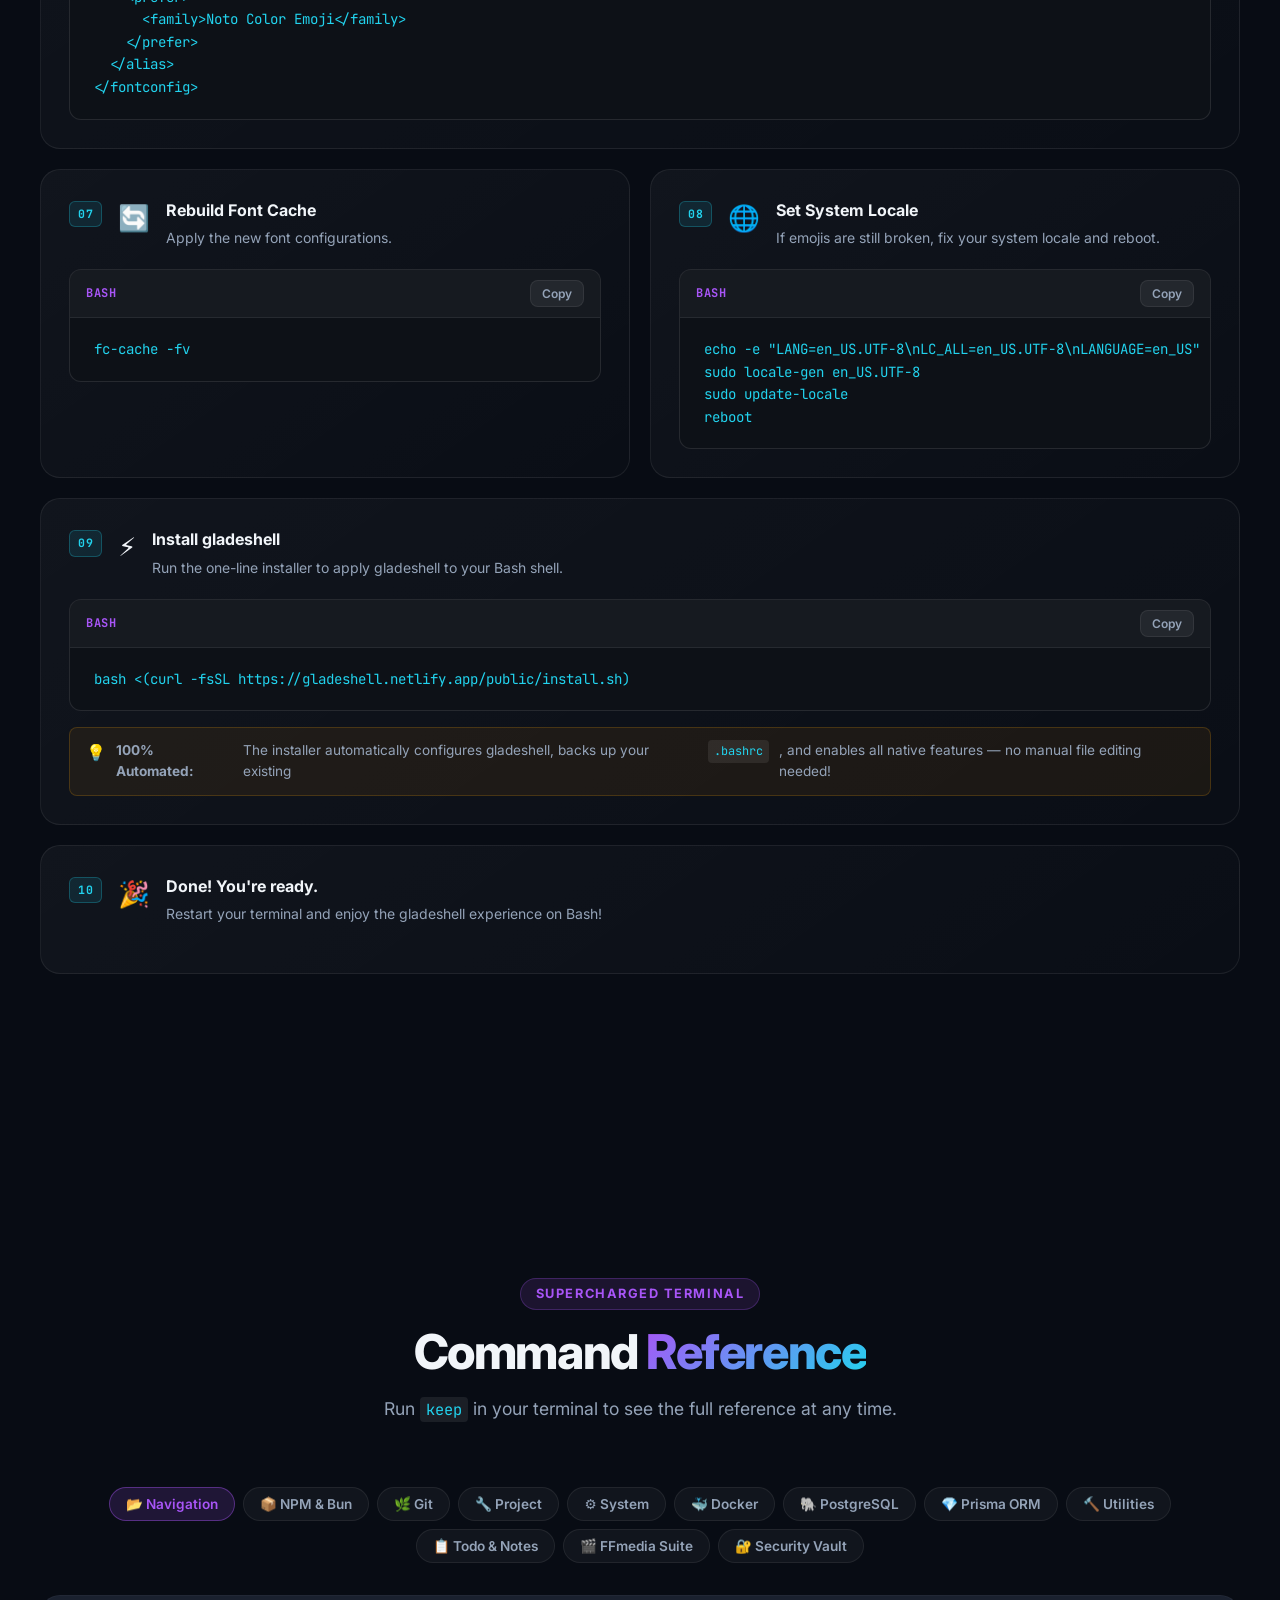
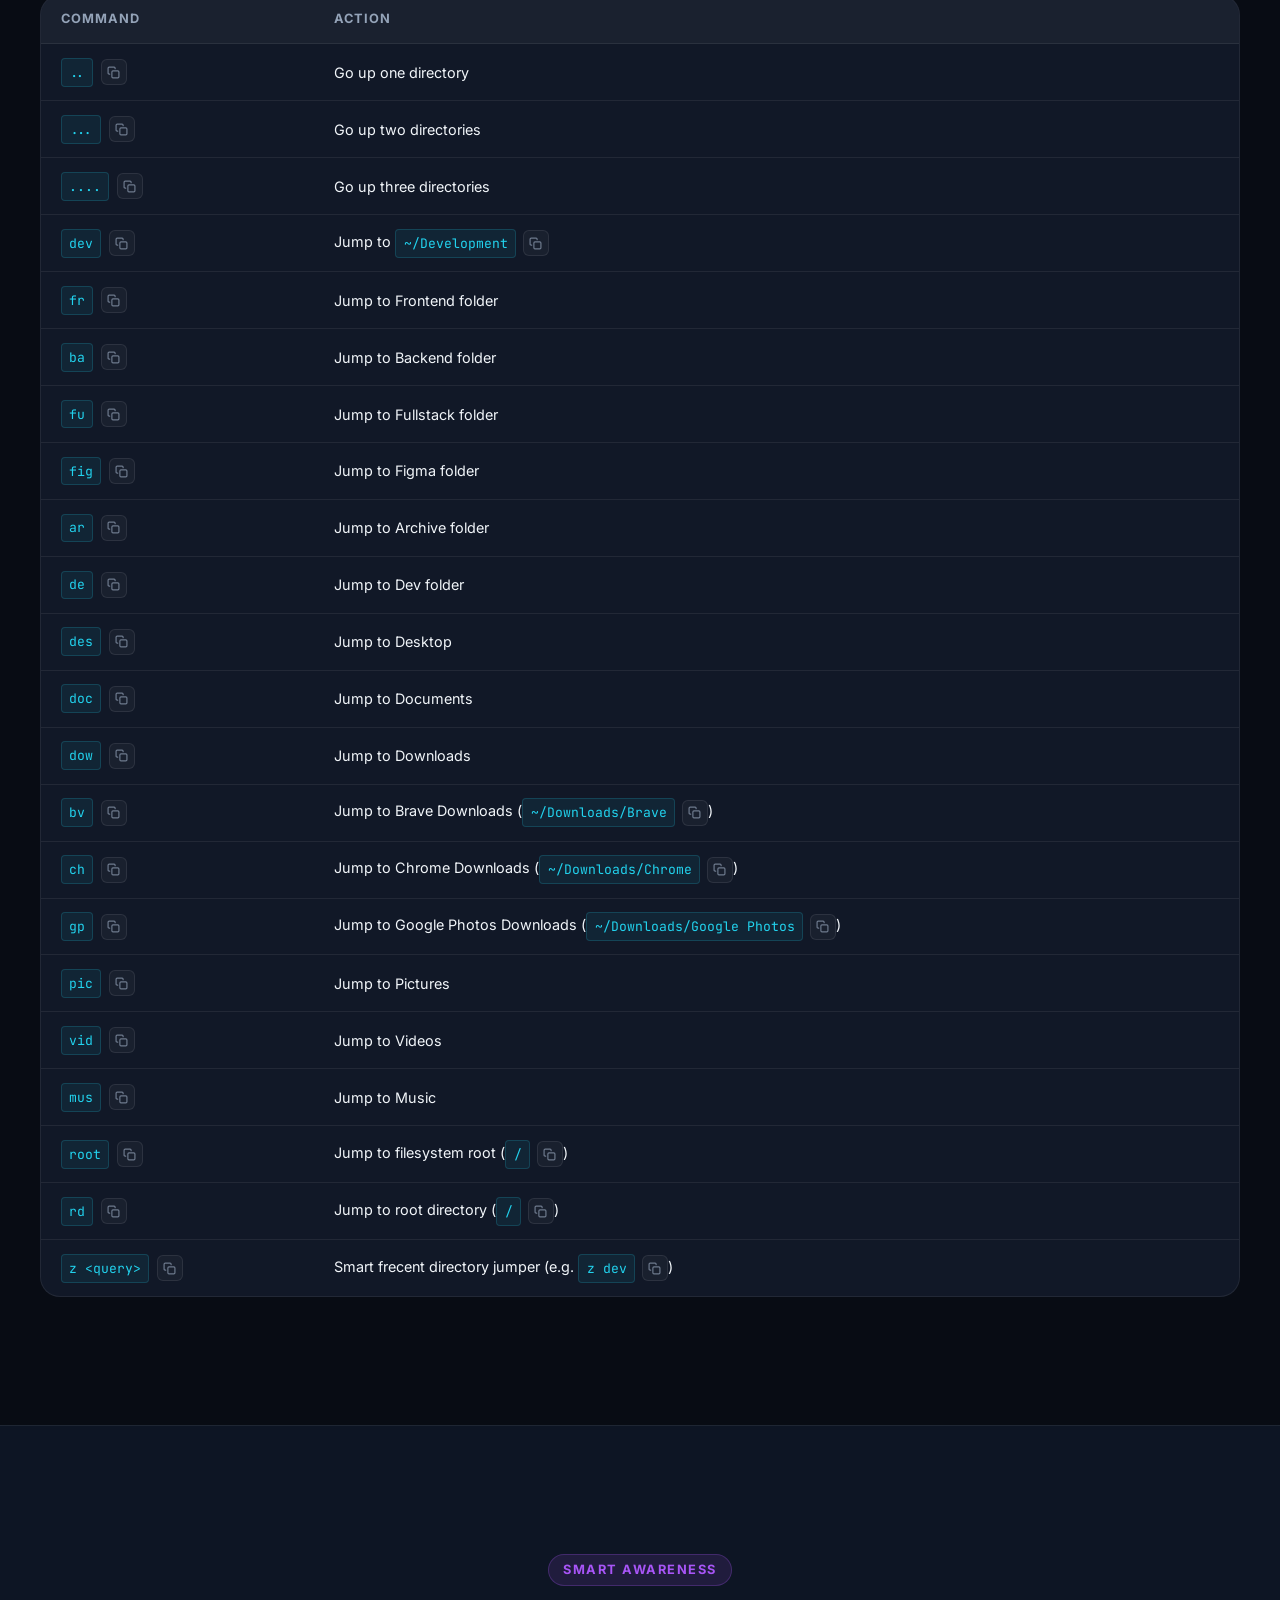
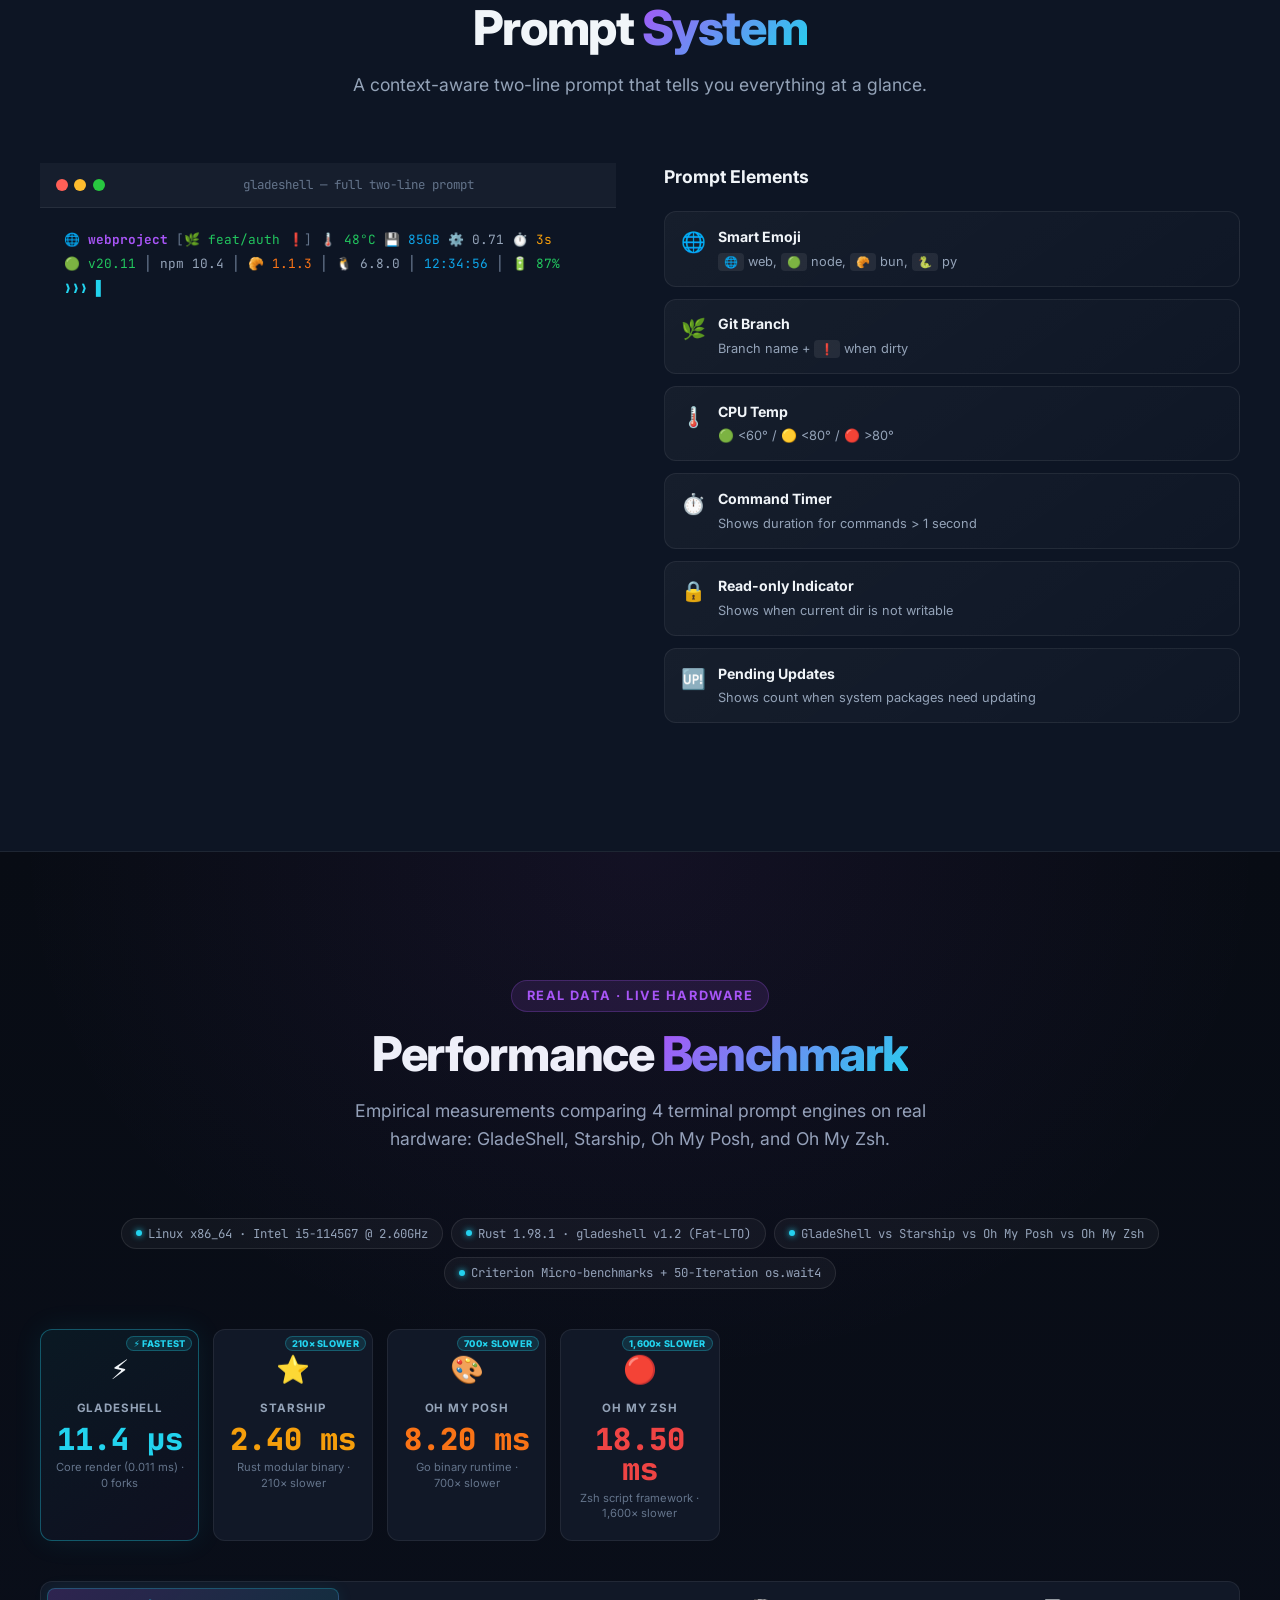
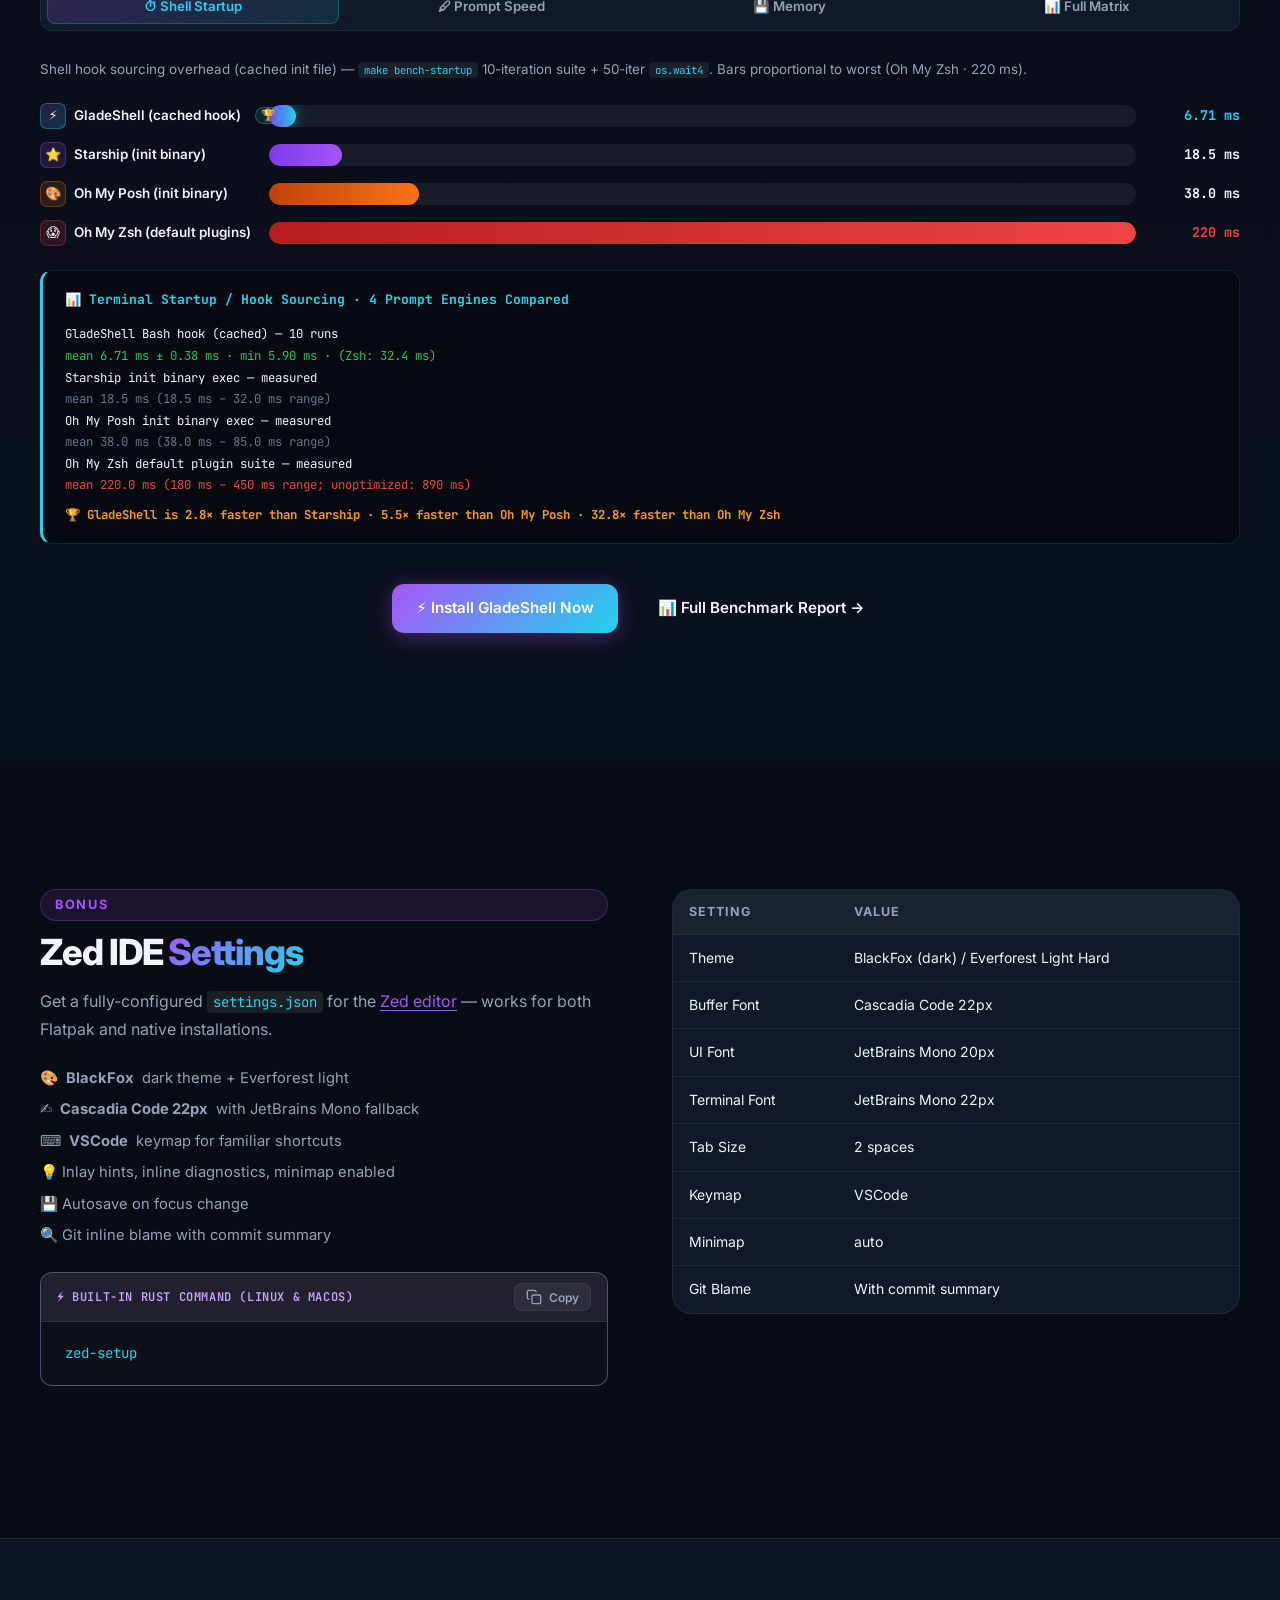
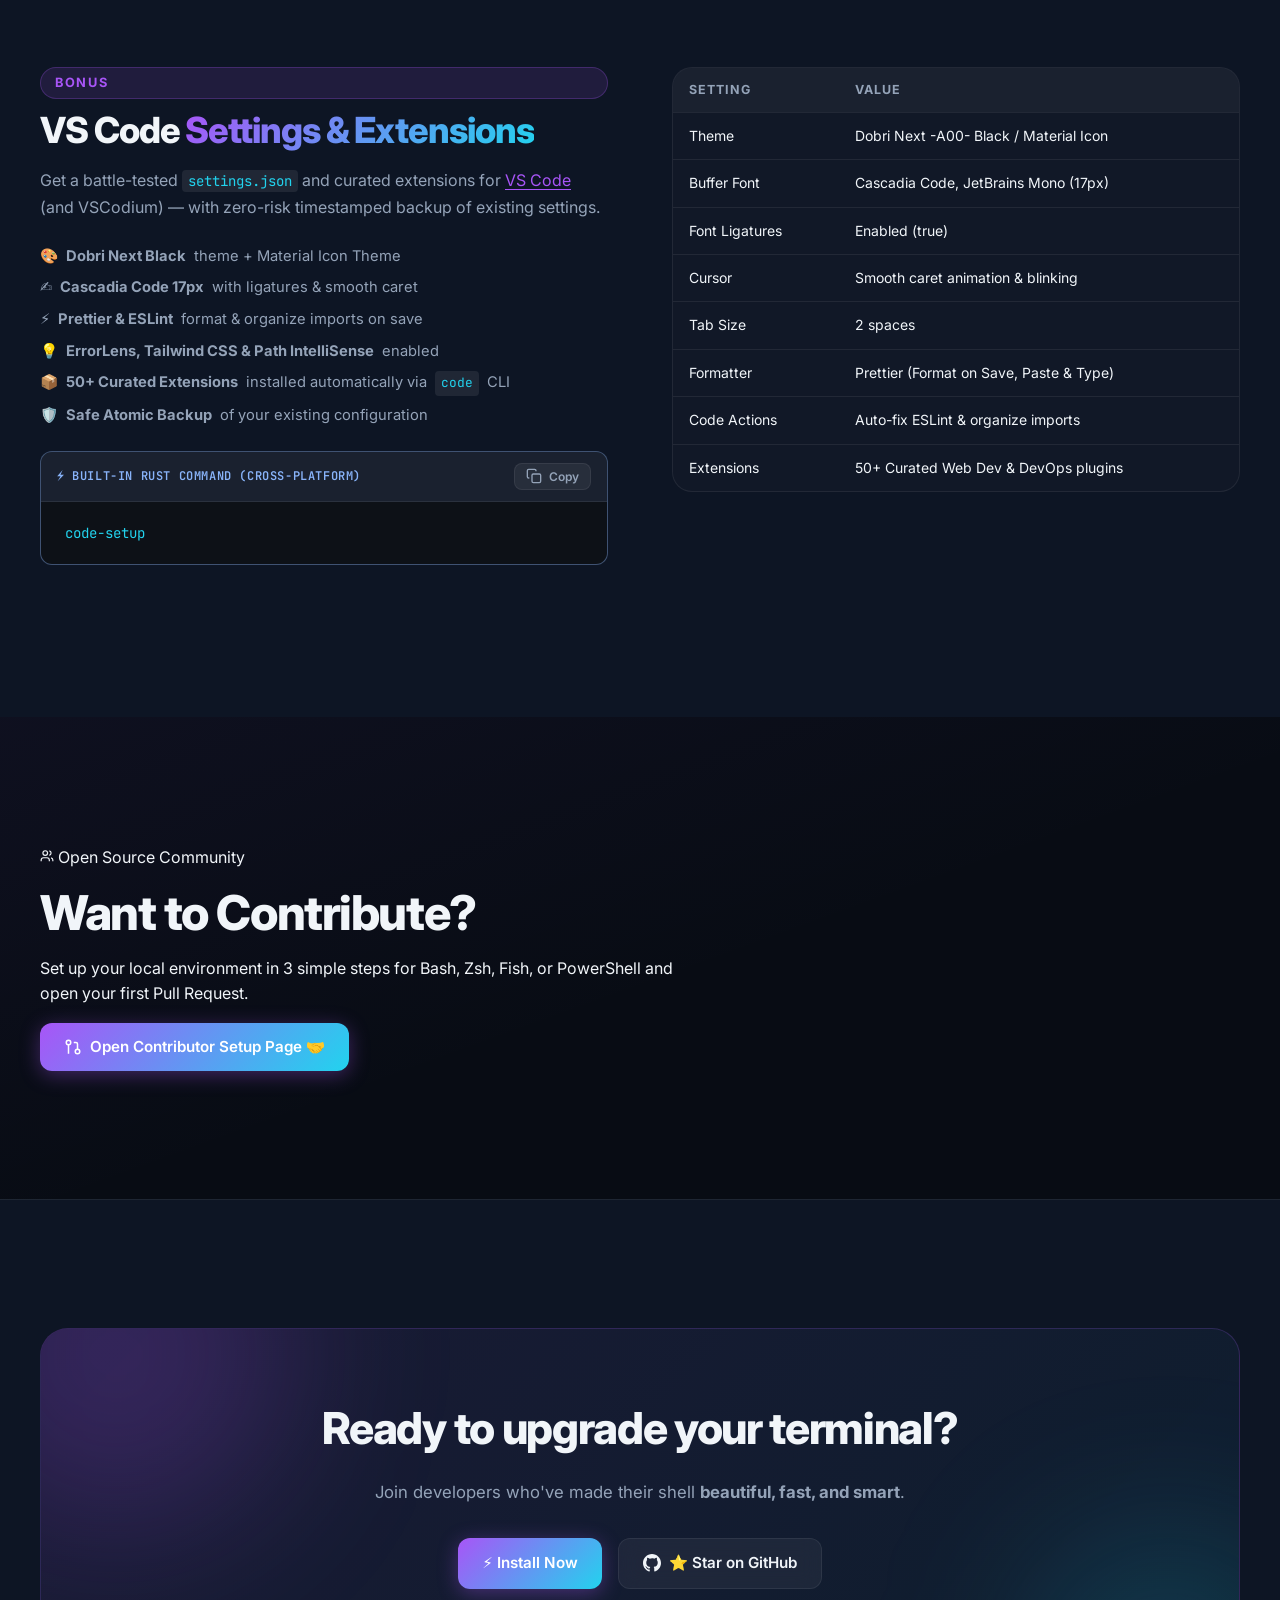
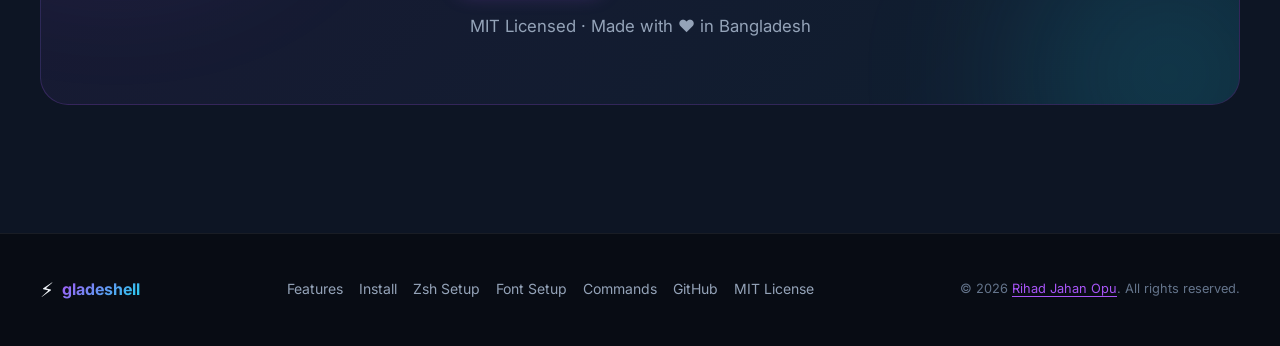
==== commit f0b22604: "feat(keep): update keep.rs command menu and add keep to aliases and documentation" ====
--- a/web/index.html
+++ b/web/index.html
@@ -2194,6 +2194,10 @@
                     <td>Bulletproof VS Code settings &amp; extensions installer</td>
                   </tr>
                   <tr>
+                    <td><code>keep</code></td>
+                    <td>Master Command Center &amp; Interactive Help TUI (interactive alias search)</td>
+                  </tr>
+                  <tr>
                     <td><code>uup</code></td>
                     <td>Mega Updater — OS + Snap + Flatpak + Bun + Node.js via fzf</td>
                   </tr>
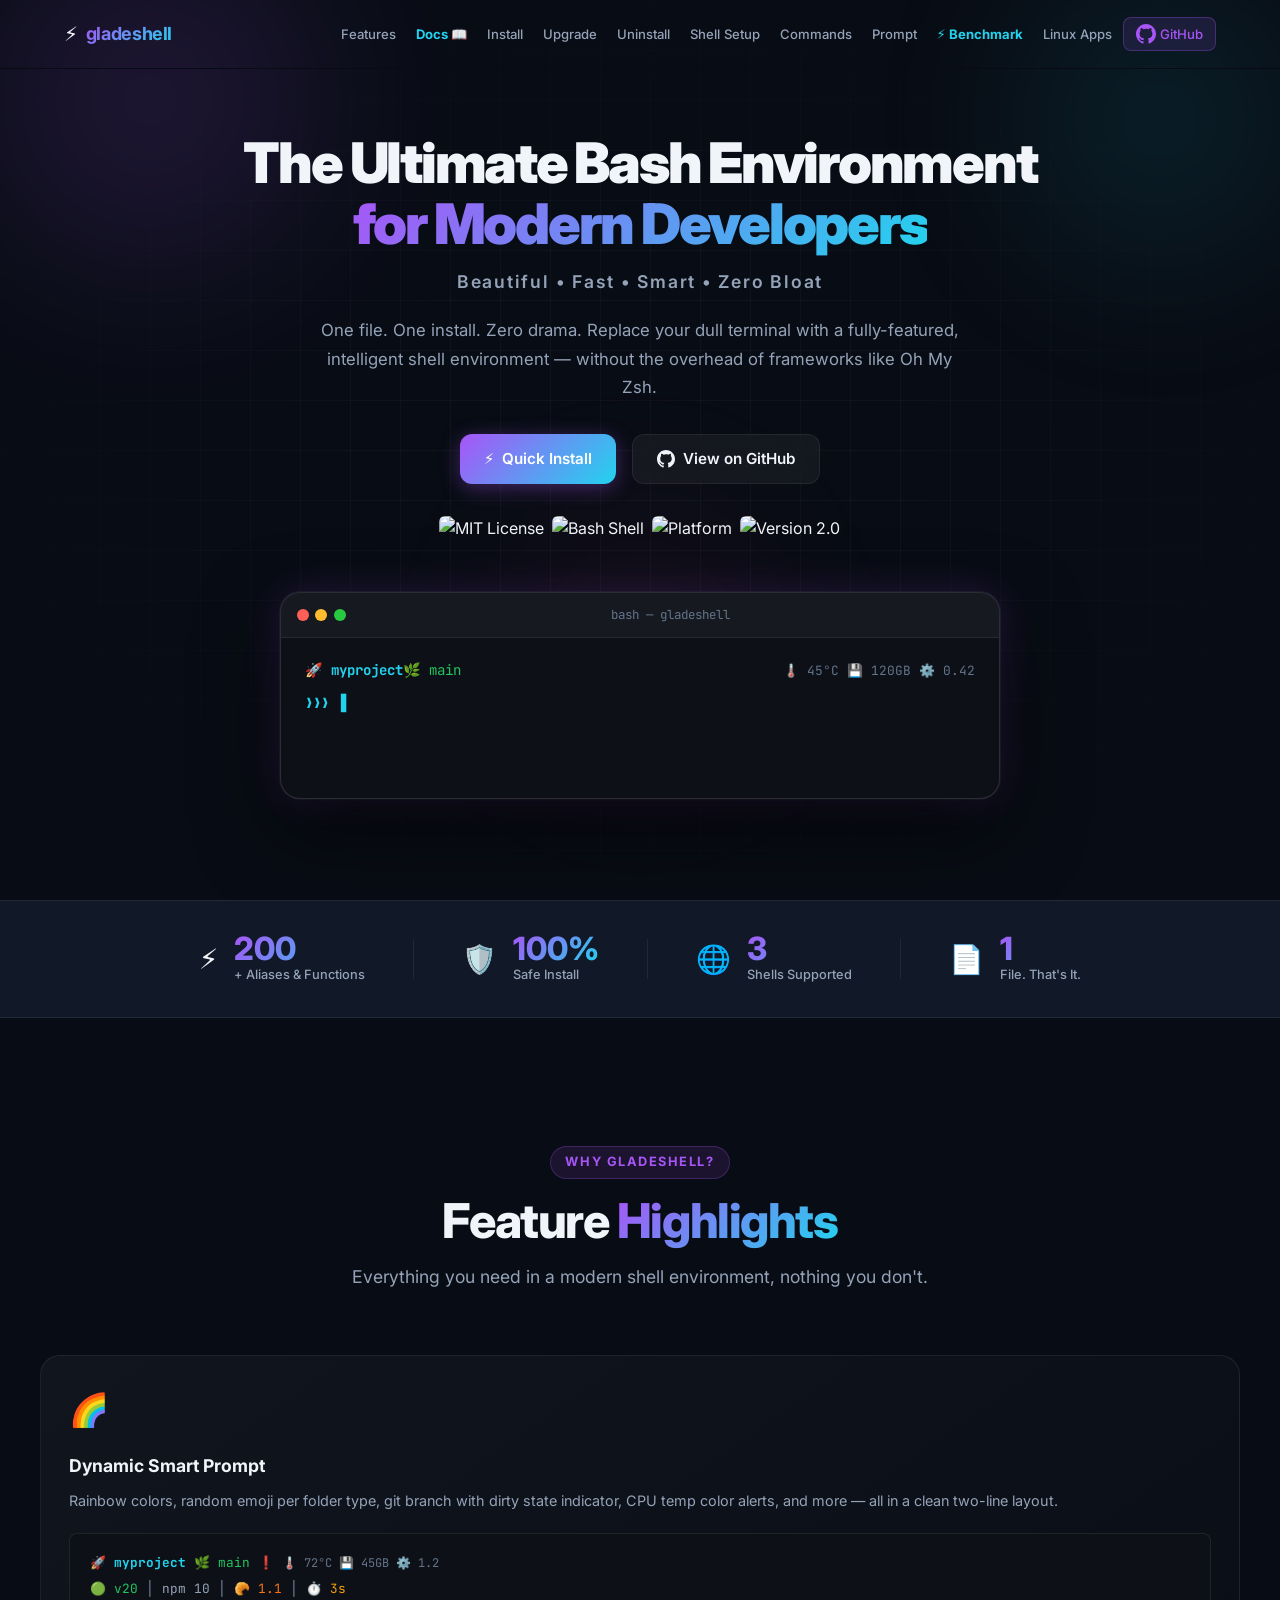
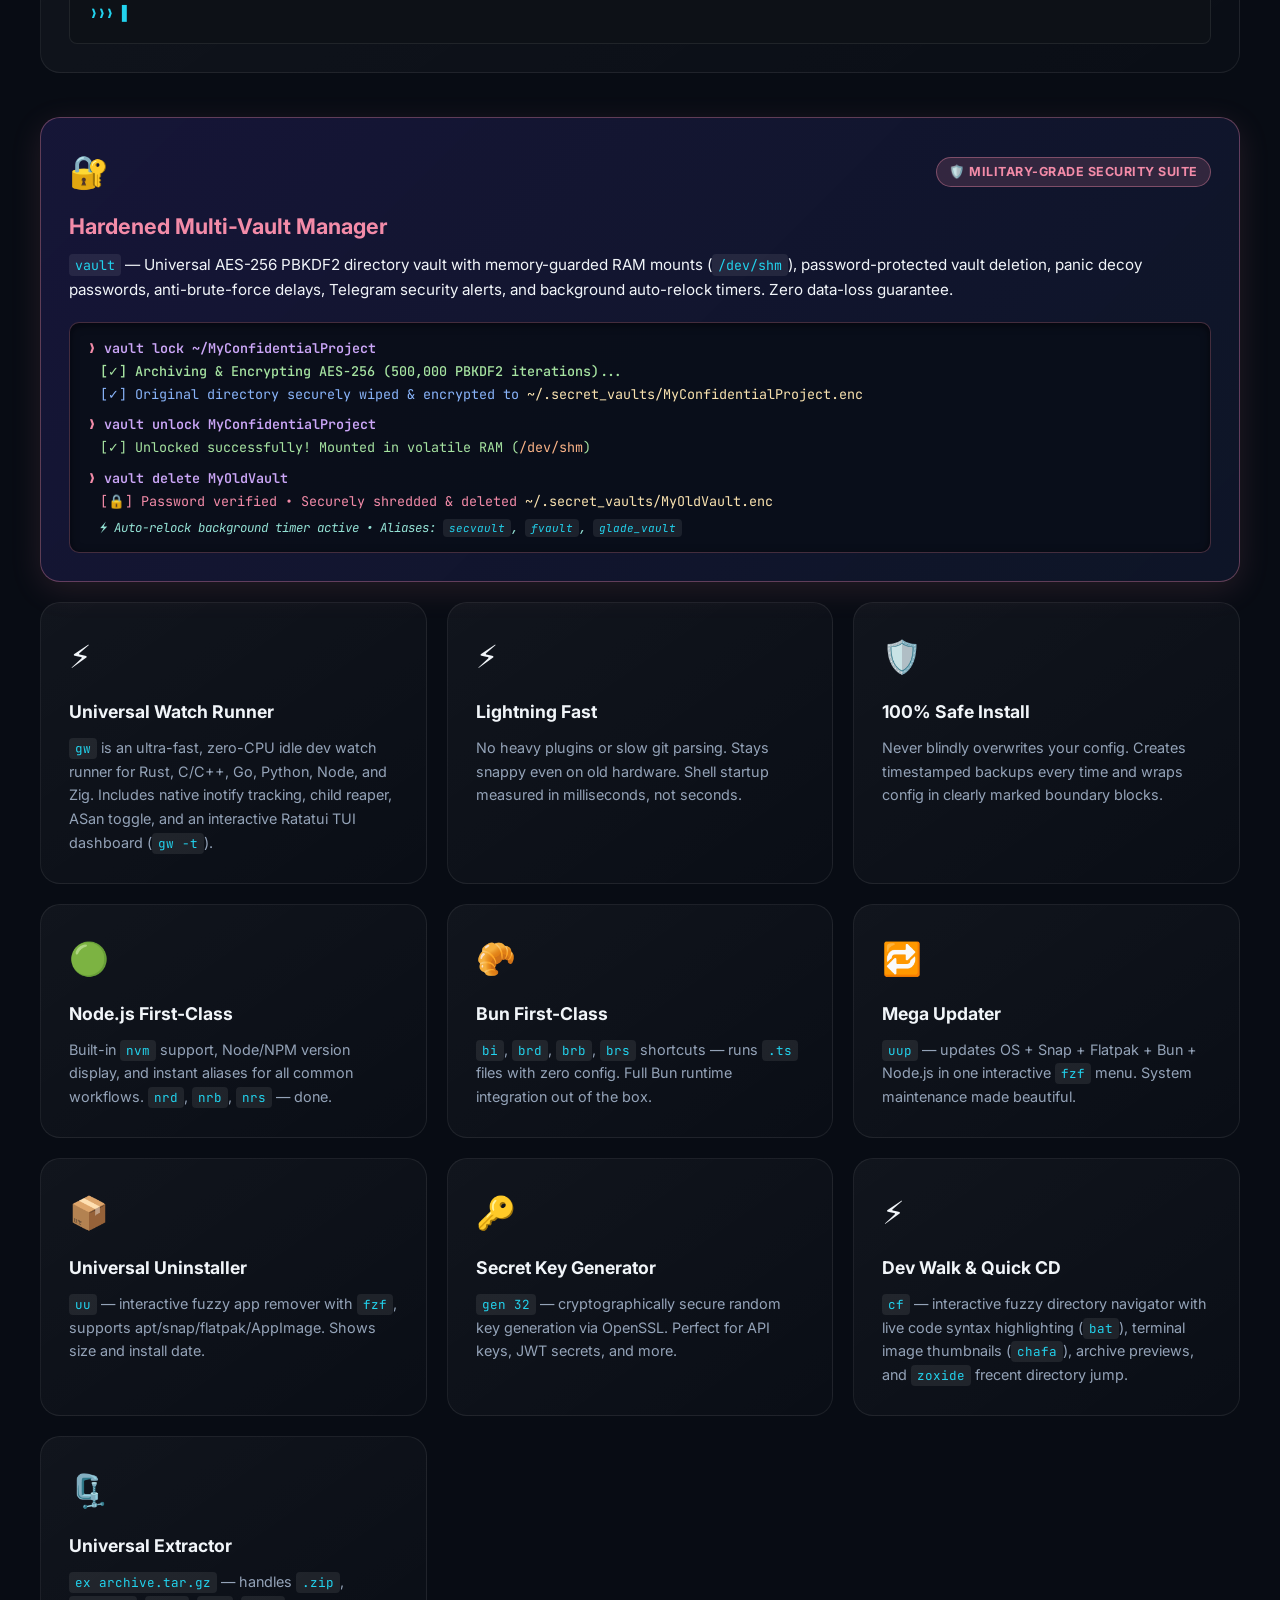
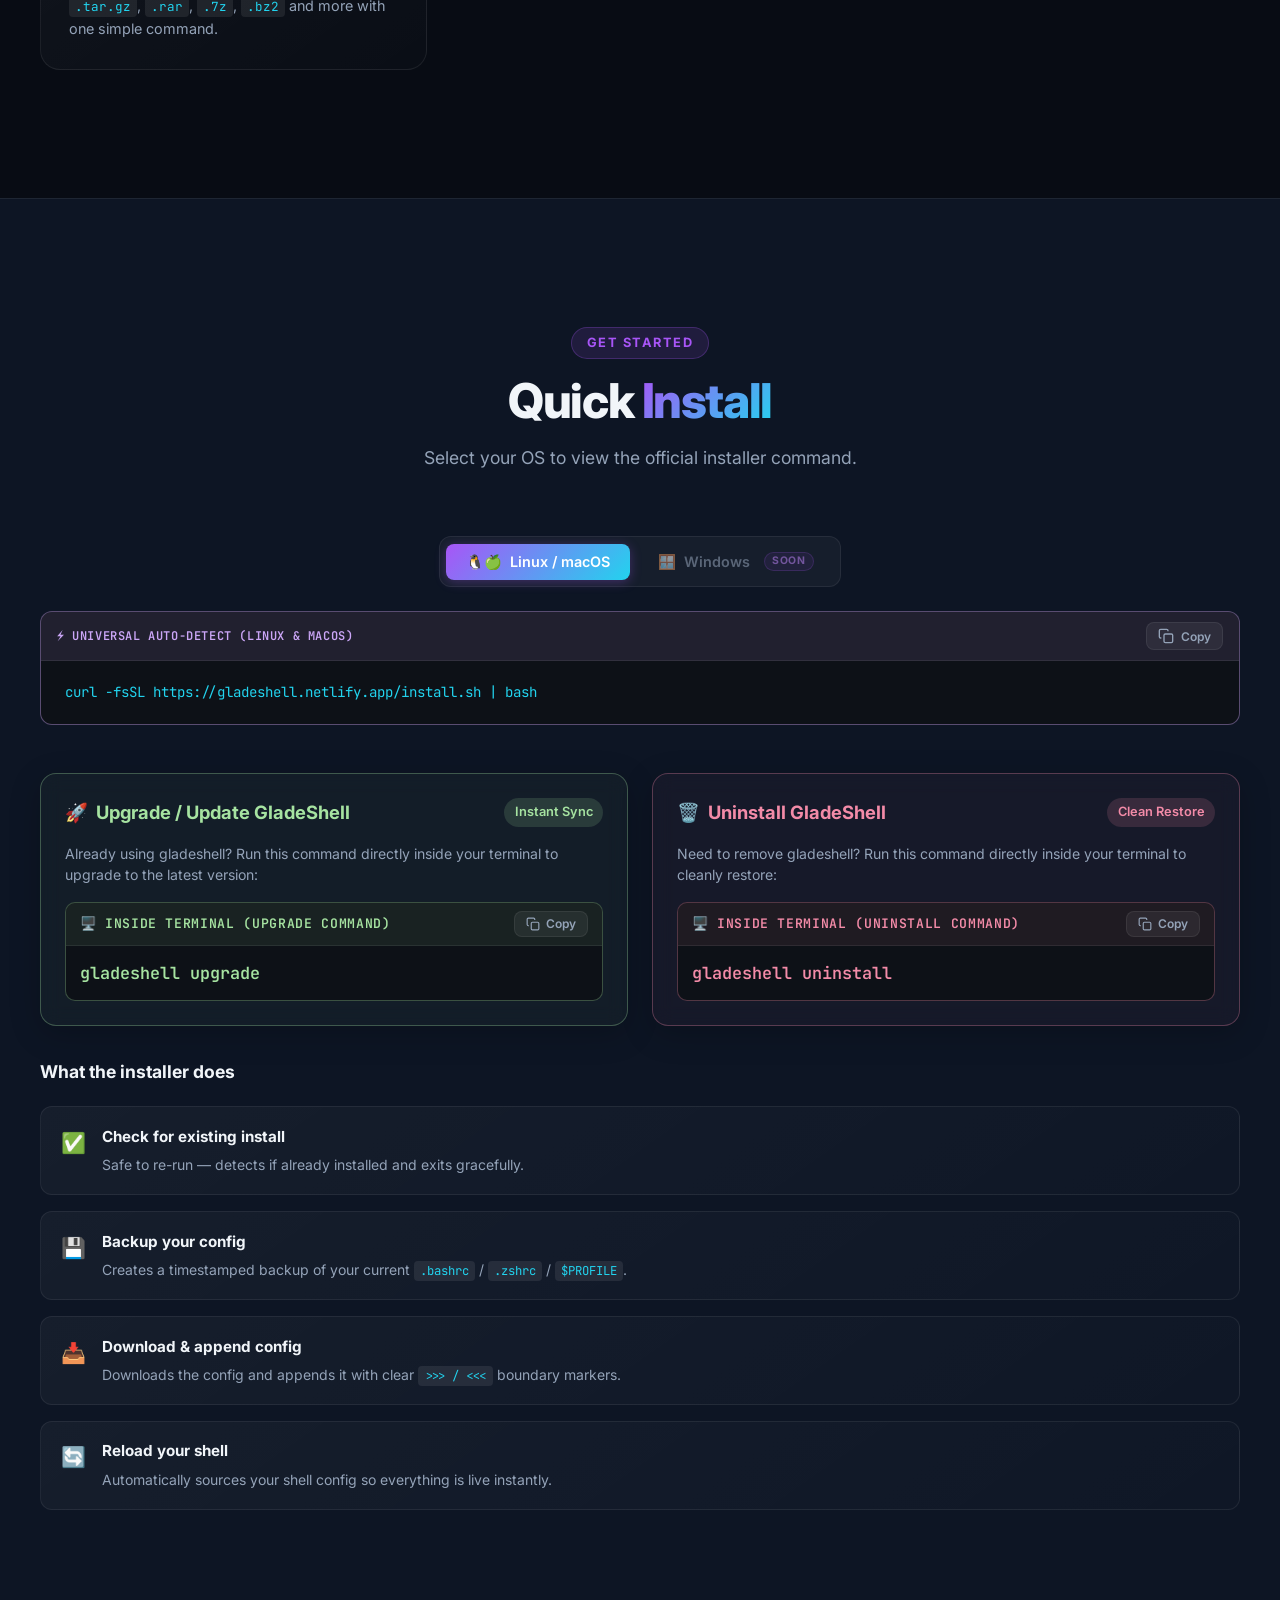
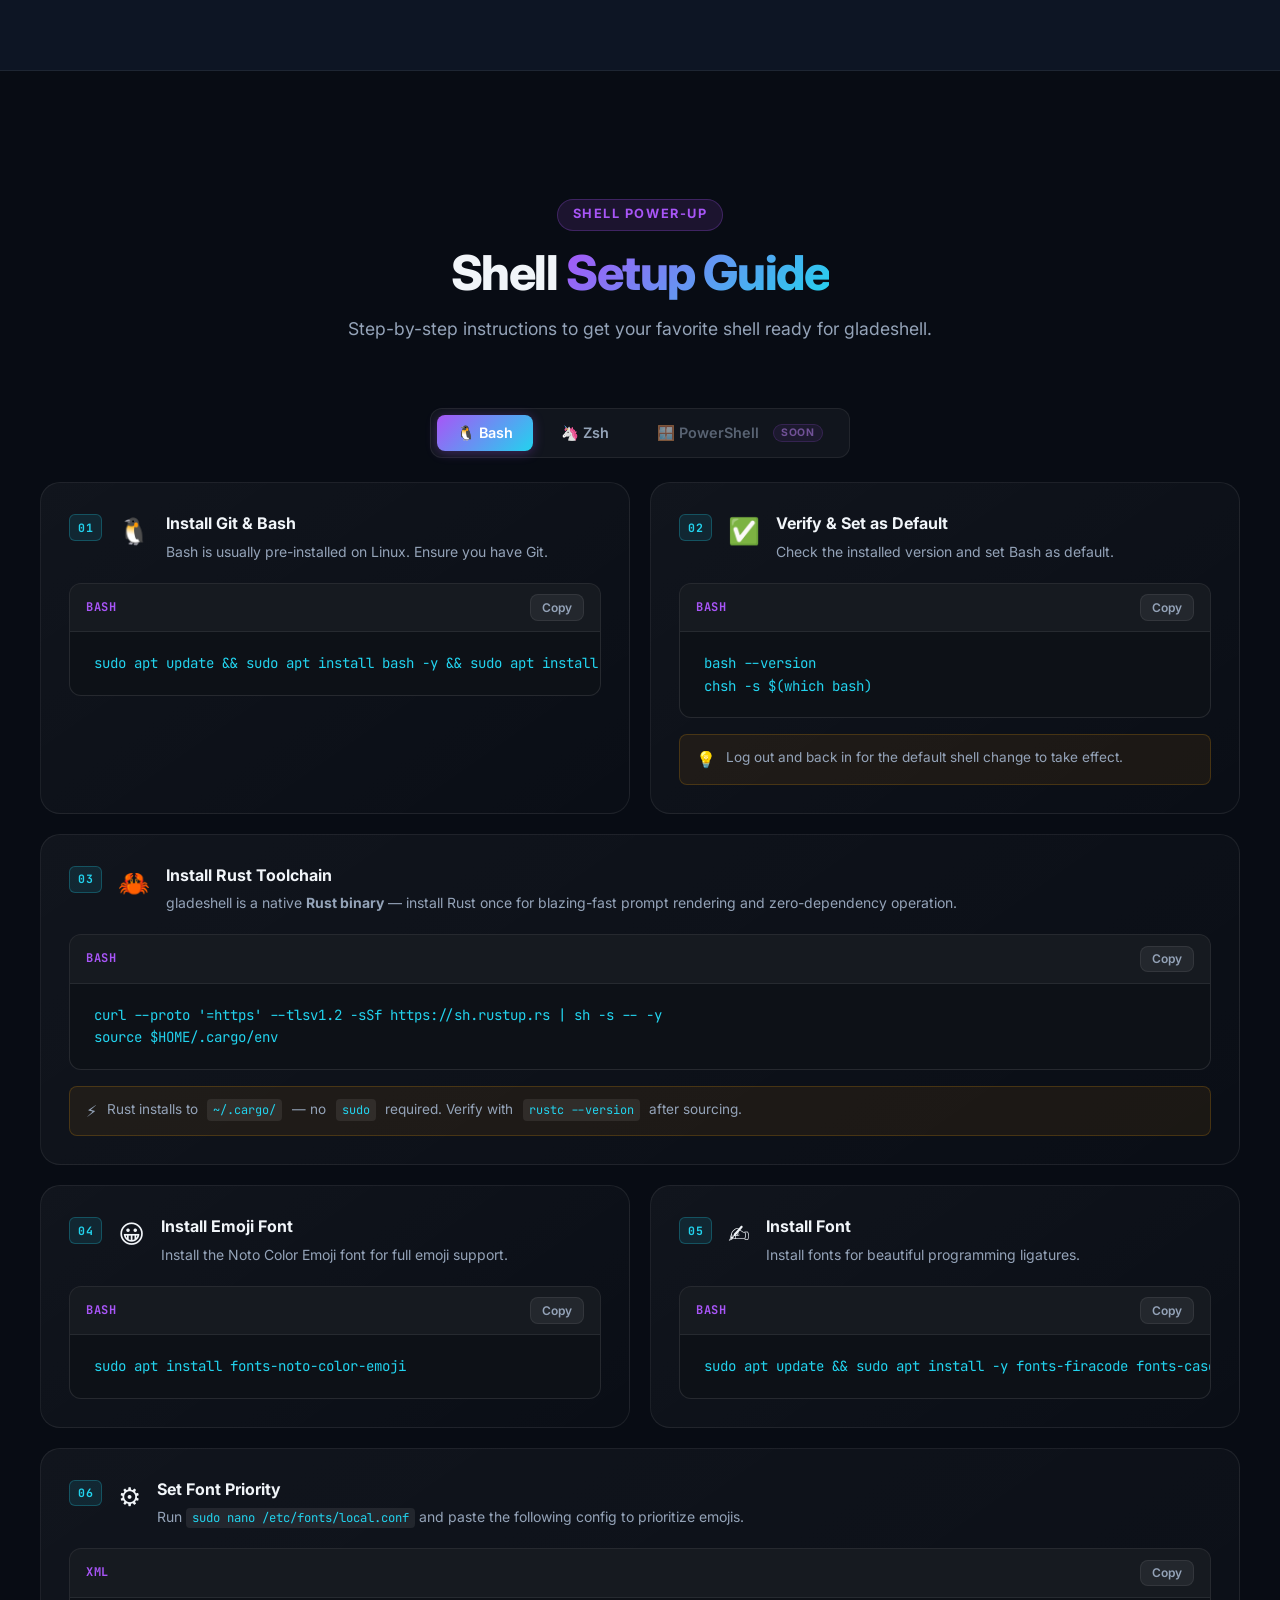
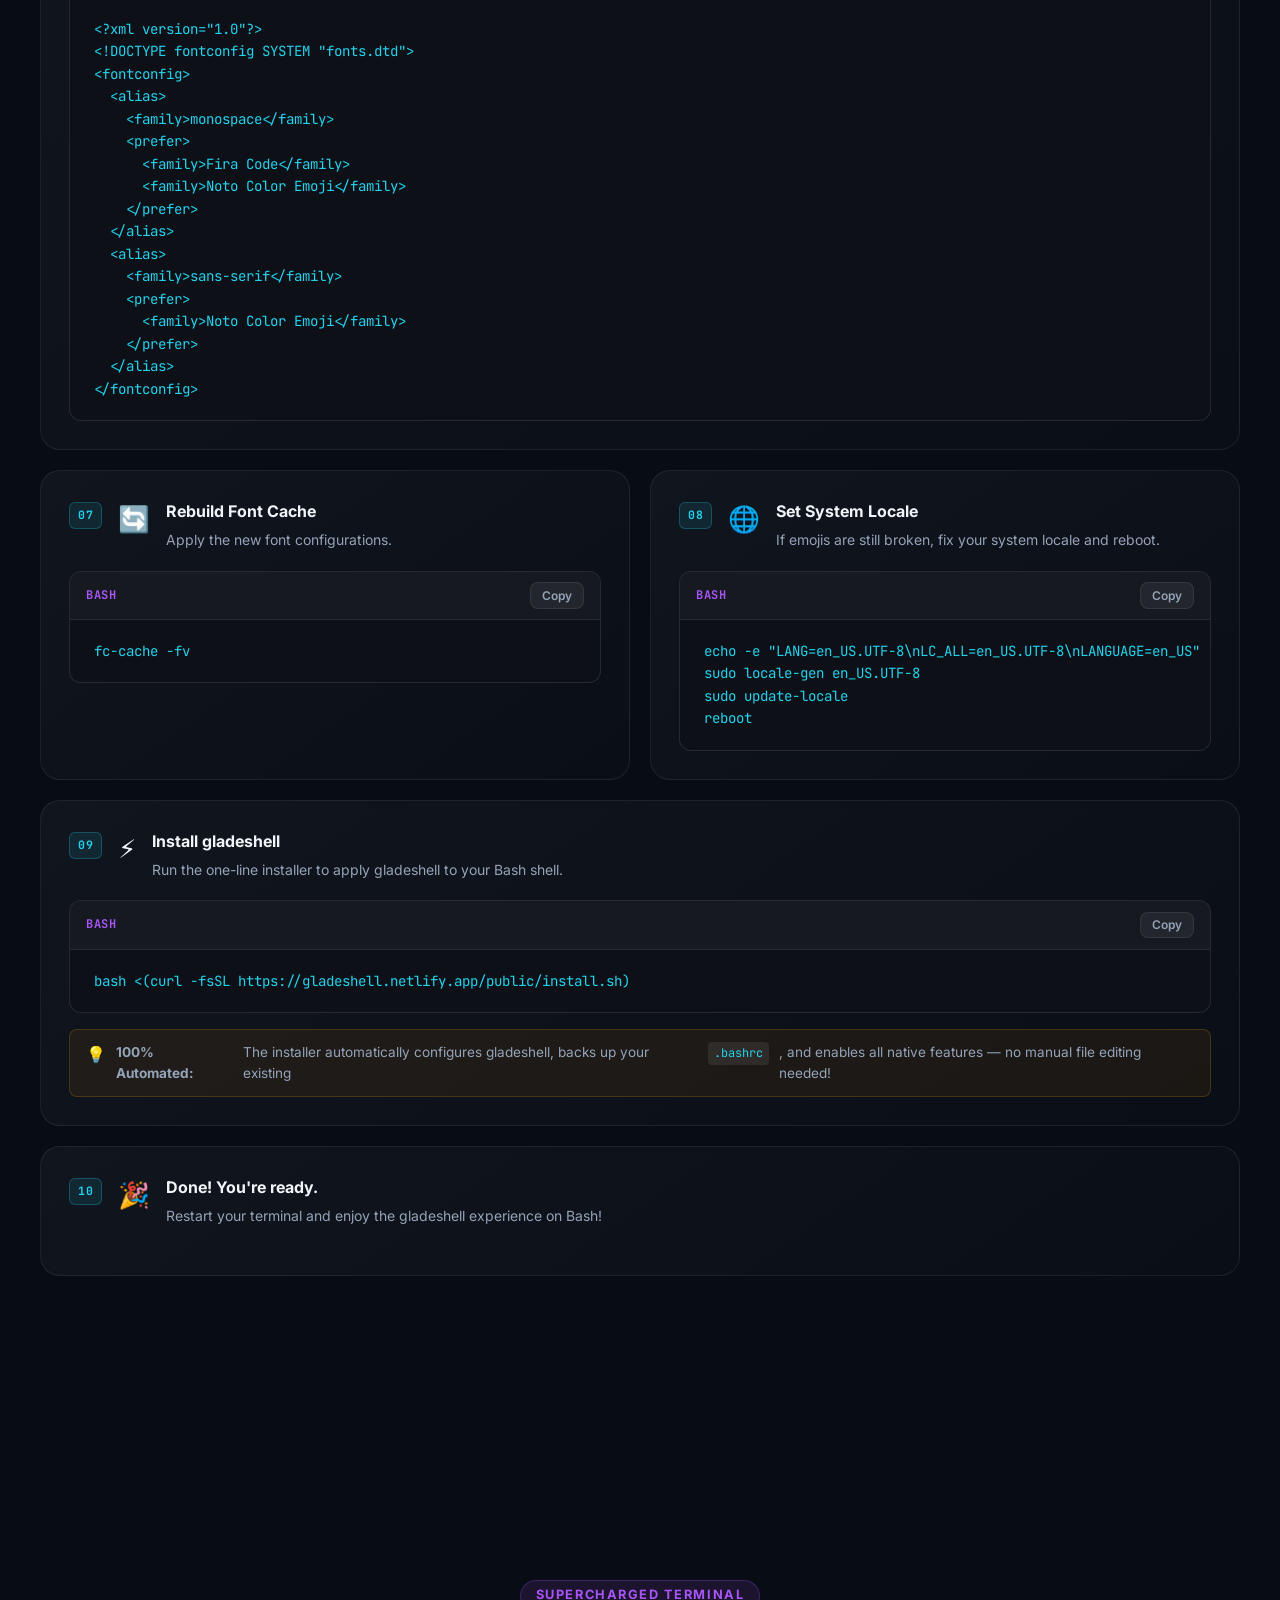
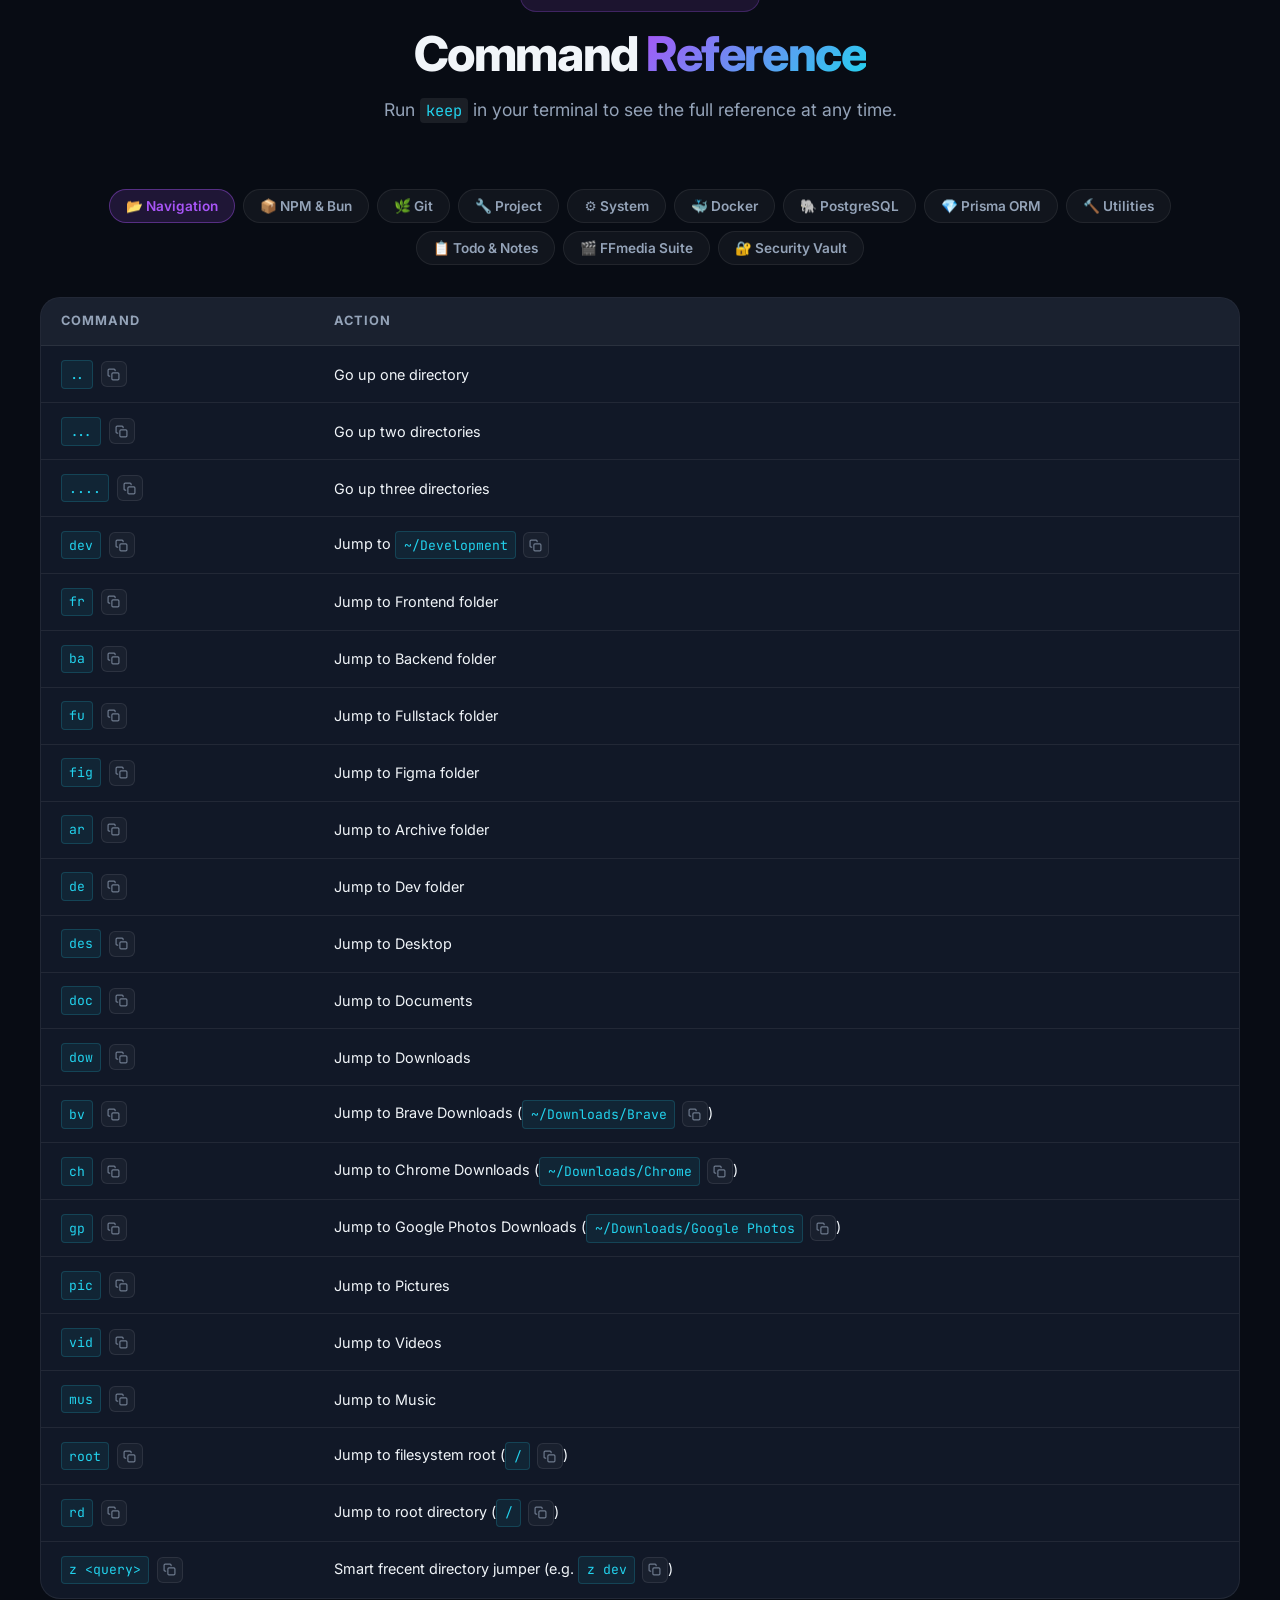
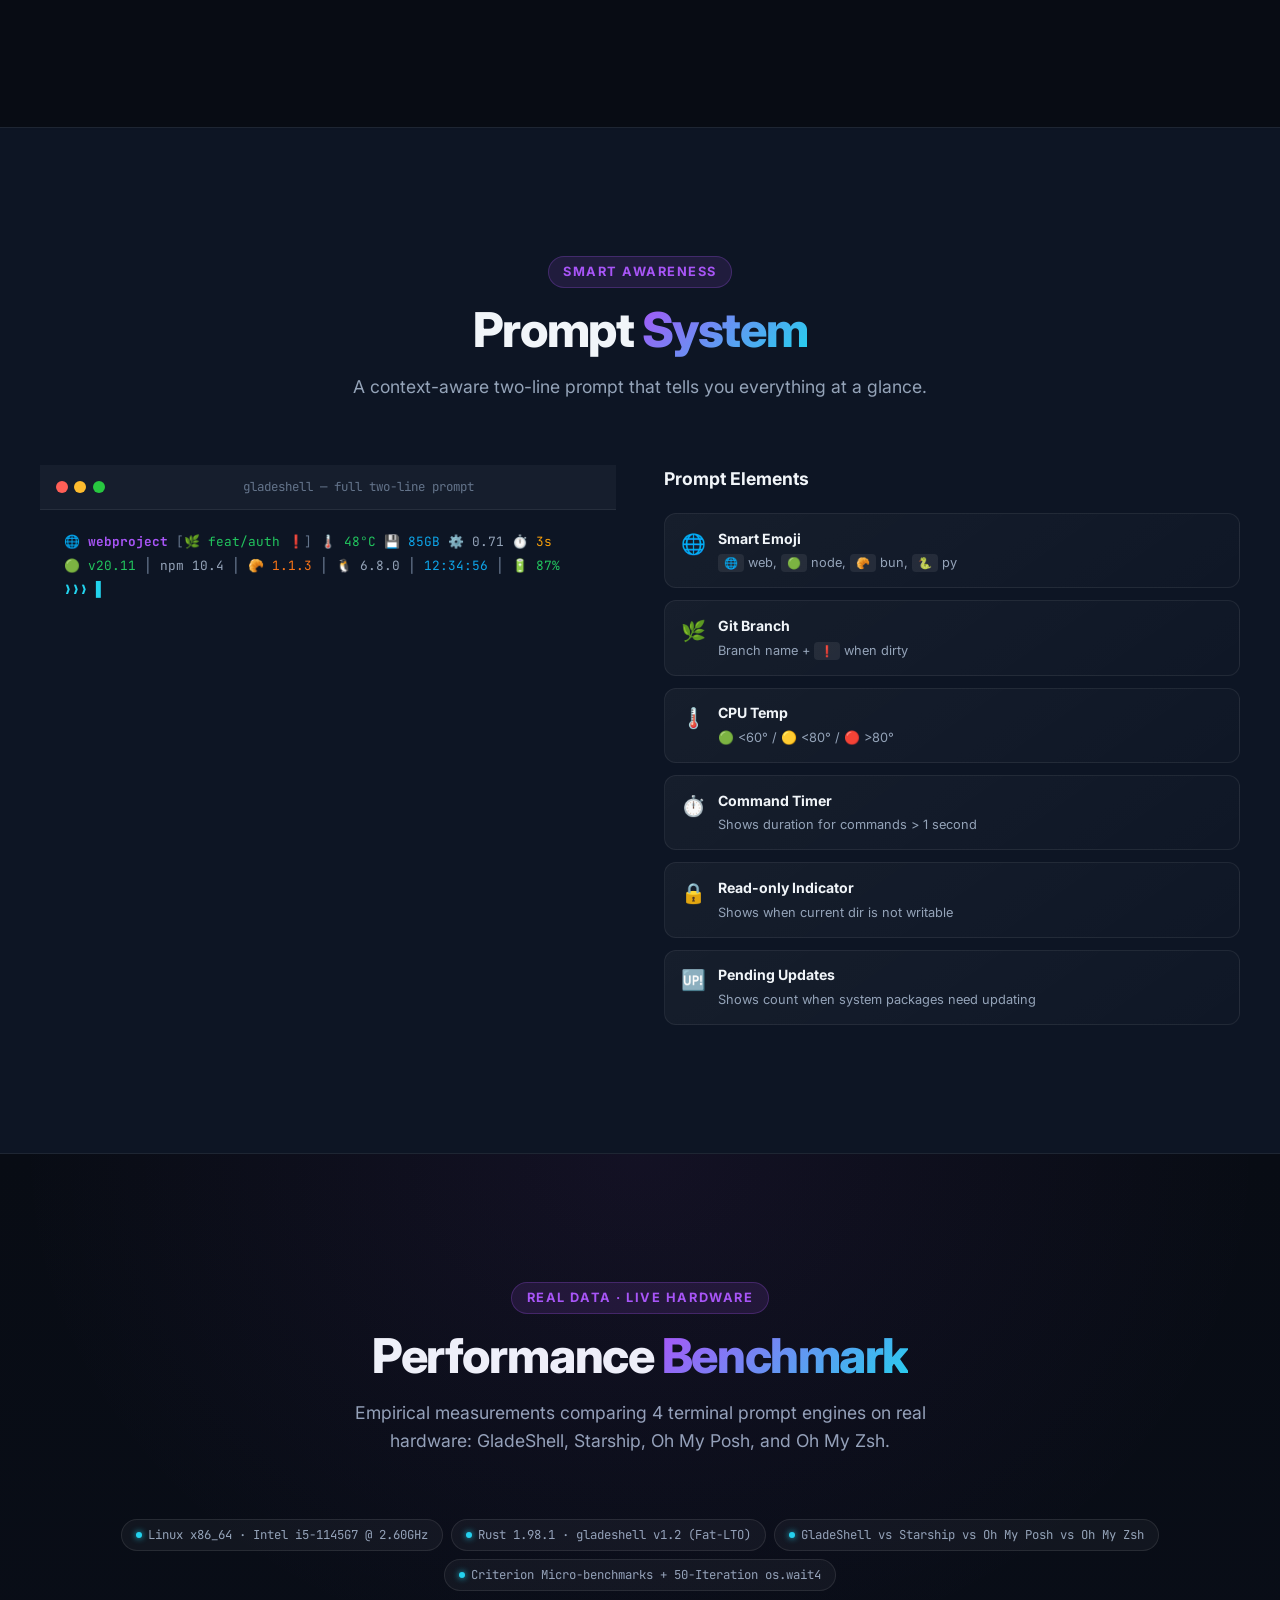
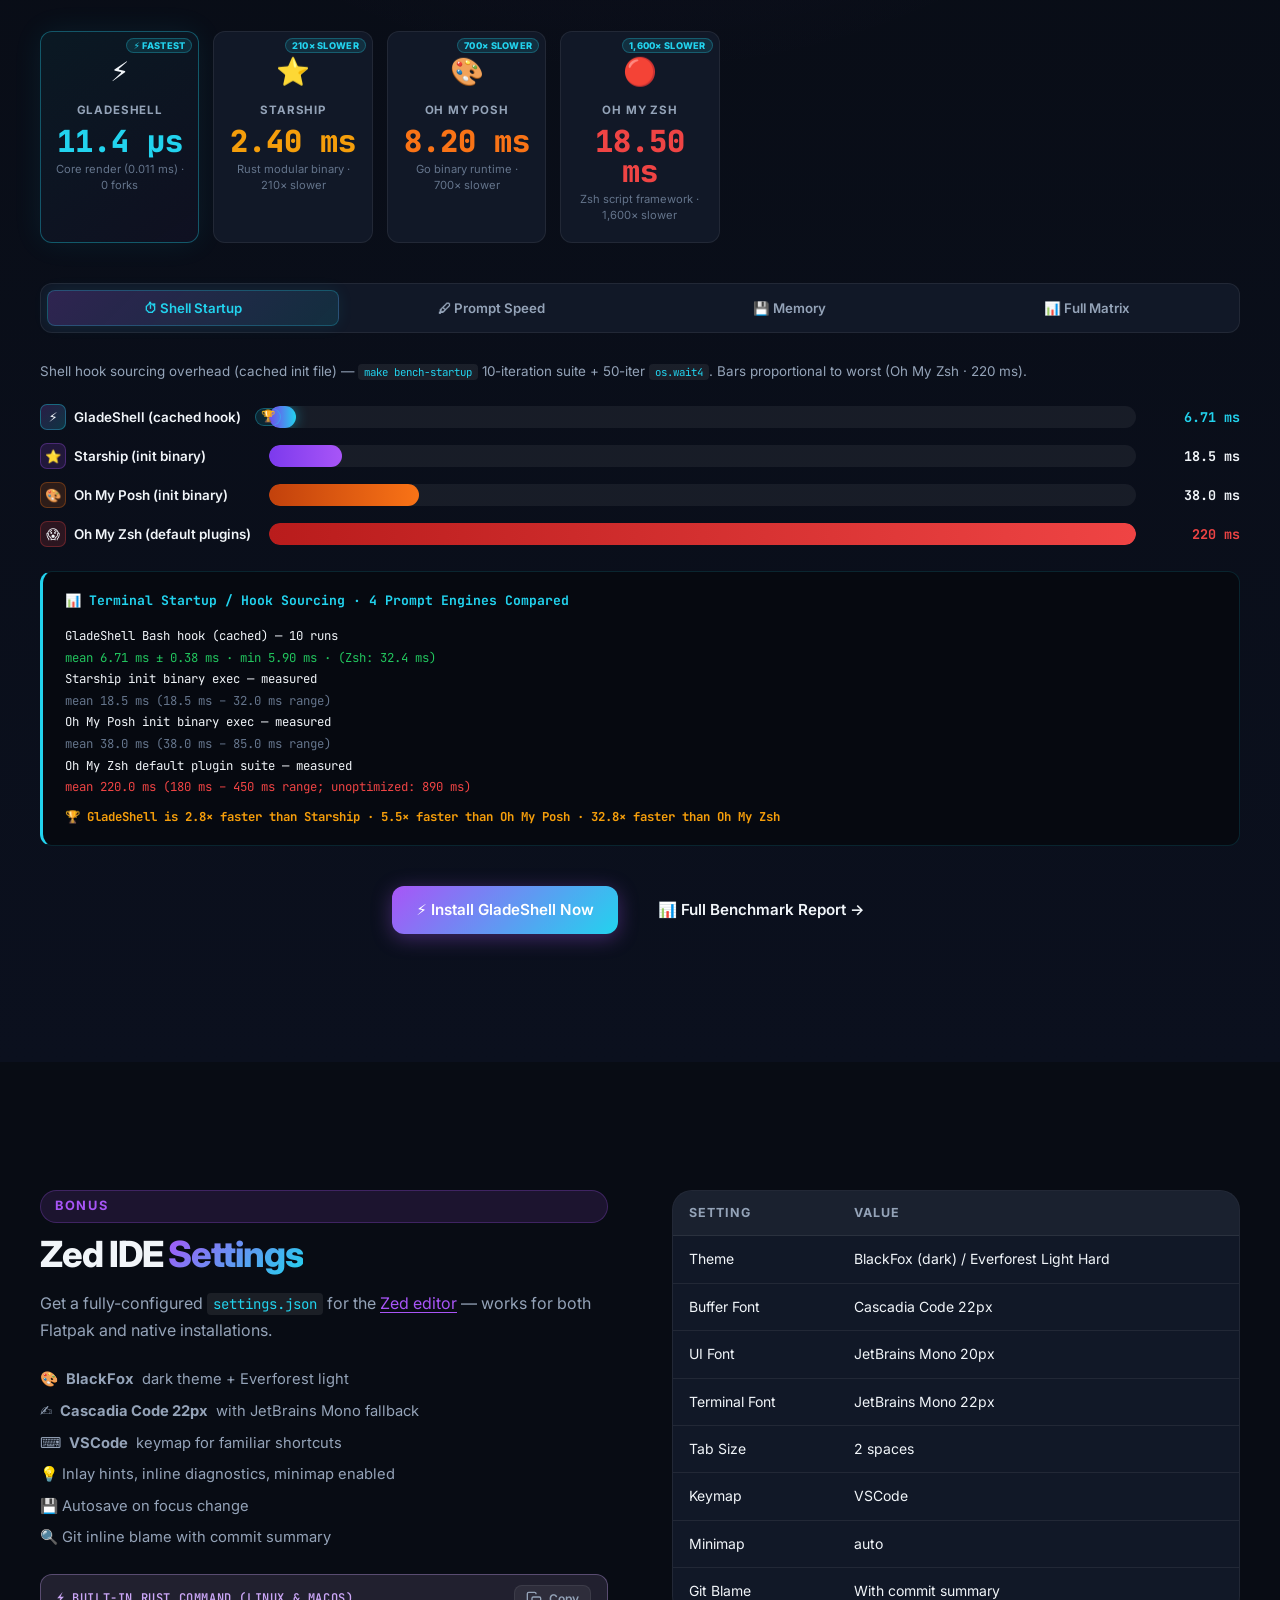
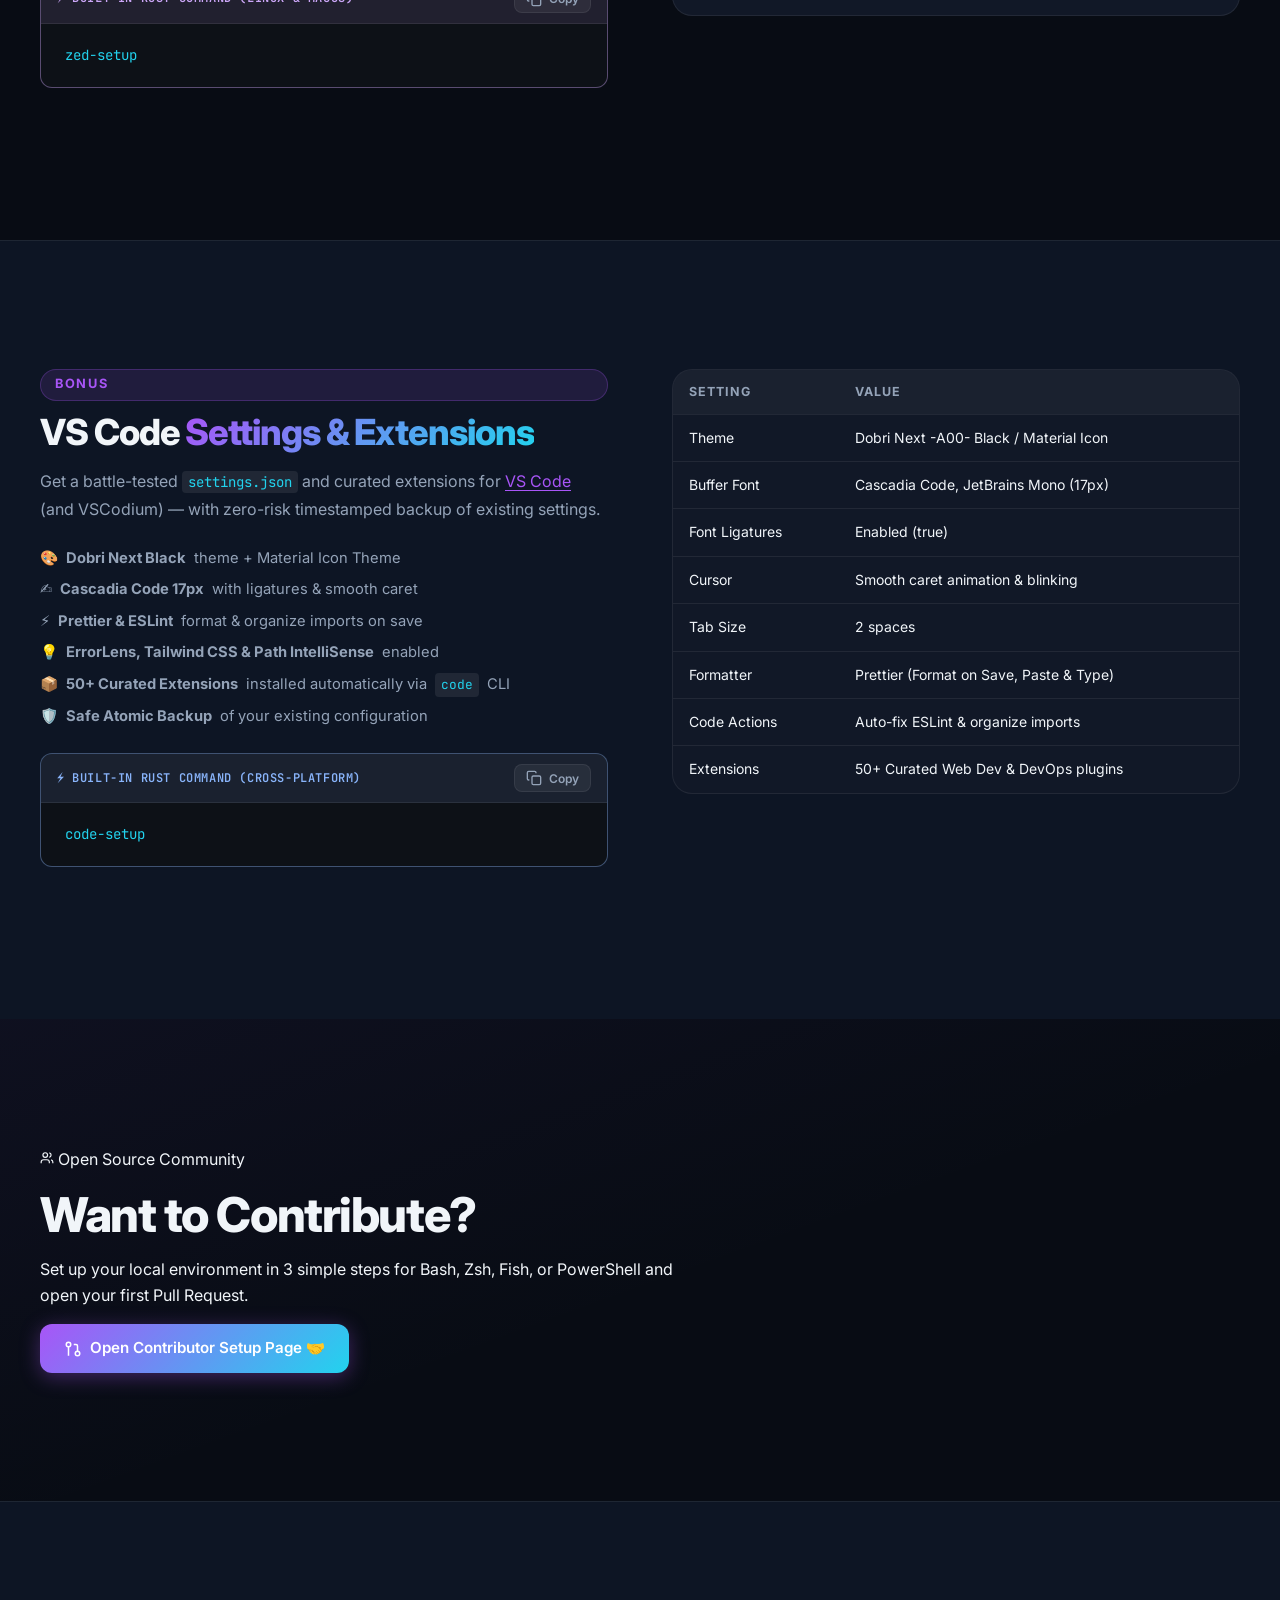
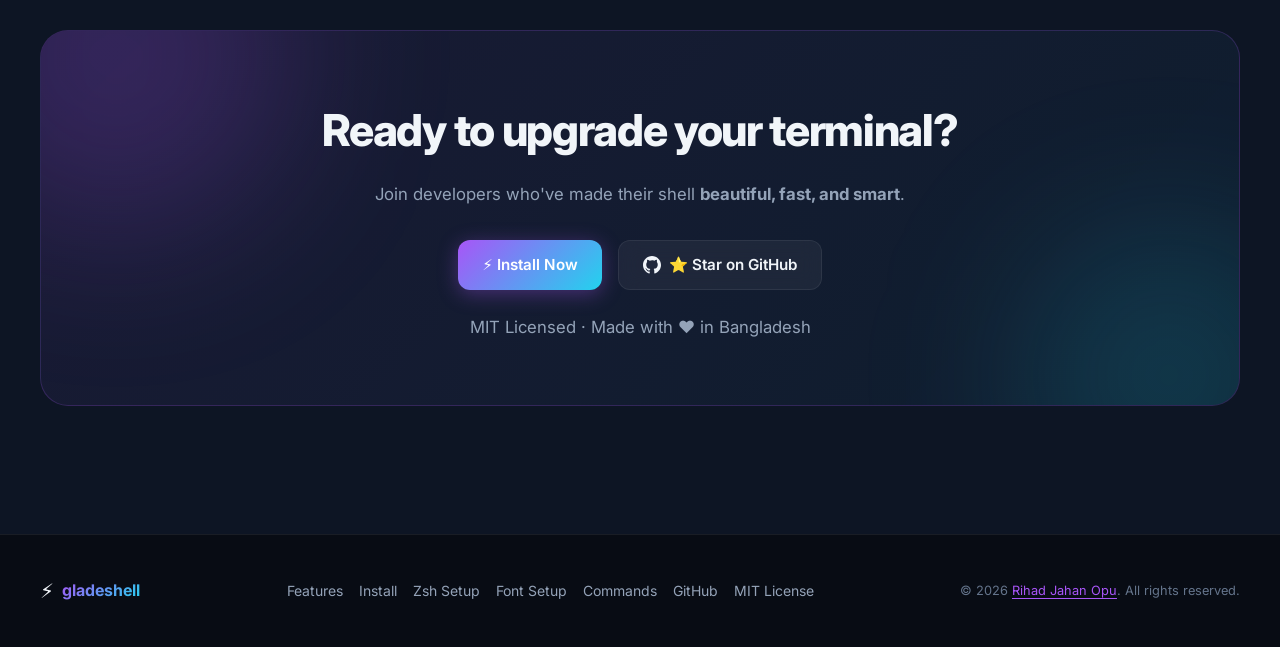
==== commit 7e6206f7: "feat(watch): implement universal dev watch runner (gw) with native TUI and bulletproof hot-reload - " ====
--- a/web/index.html
+++ b/web/index.html
@@ -539,6 +539,16 @@
                   <code>fvault</code>, <code>glade_vault</code>
                 </div>
               </div>
+            </article>
+
+            <article class="feature-card" id="feat-gwatch">
+              <div class="feature-icon">⚡</div>
+              <h3>Universal Watch Runner</h3>
+              <p>
+                <code>gw</code> is an ultra-fast, zero-CPU idle dev watch runner for Rust, C/C++,
+                Go, Python, Node, and Zig. Includes native inotify tracking, child reaper, ASan toggle,
+                and an interactive Ratatui TUI dashboard (<code>gw -t</code>).
+              </p>
             </article>
 
             <article class="feature-card" id="feat-fast">
@@ -2145,6 +2155,10 @@
                     <td>Smart Universal Package Converter (.deb, .rpm, .tgz)</td>
                   </tr>
                   <tr>
+                    <td><code>gw [target]</code></td>
+                    <td>Universal hot-reload runner for Rust/C/C++/Go/Python/Node/Zig with TUI (<code>-t</code>)</td>
+                  </tr>
+                  <tr>
                     <td><code>makecpp</code></td>
                     <td>Advance C/C++ boilerplate generator (auto cd, makefile, git, vscode)</td>
                   </tr>
@@ -2753,6 +2767,11 @@
                   </tr>
                 </thead>
                 <tbody>
+                  <tr>
+                    <td><code>gw [target]</code></td>
+                    <td>Universal hot-reload runner for Rust/C/C++/Go/Python/Node/Zig with TUI (<code>-t</code>)</td>
+                    <td><code>gw main.cpp</code></td>
+                  </tr>
                   <tr>
                     <td><code>cf [dir]</code></td>
                     <td>
